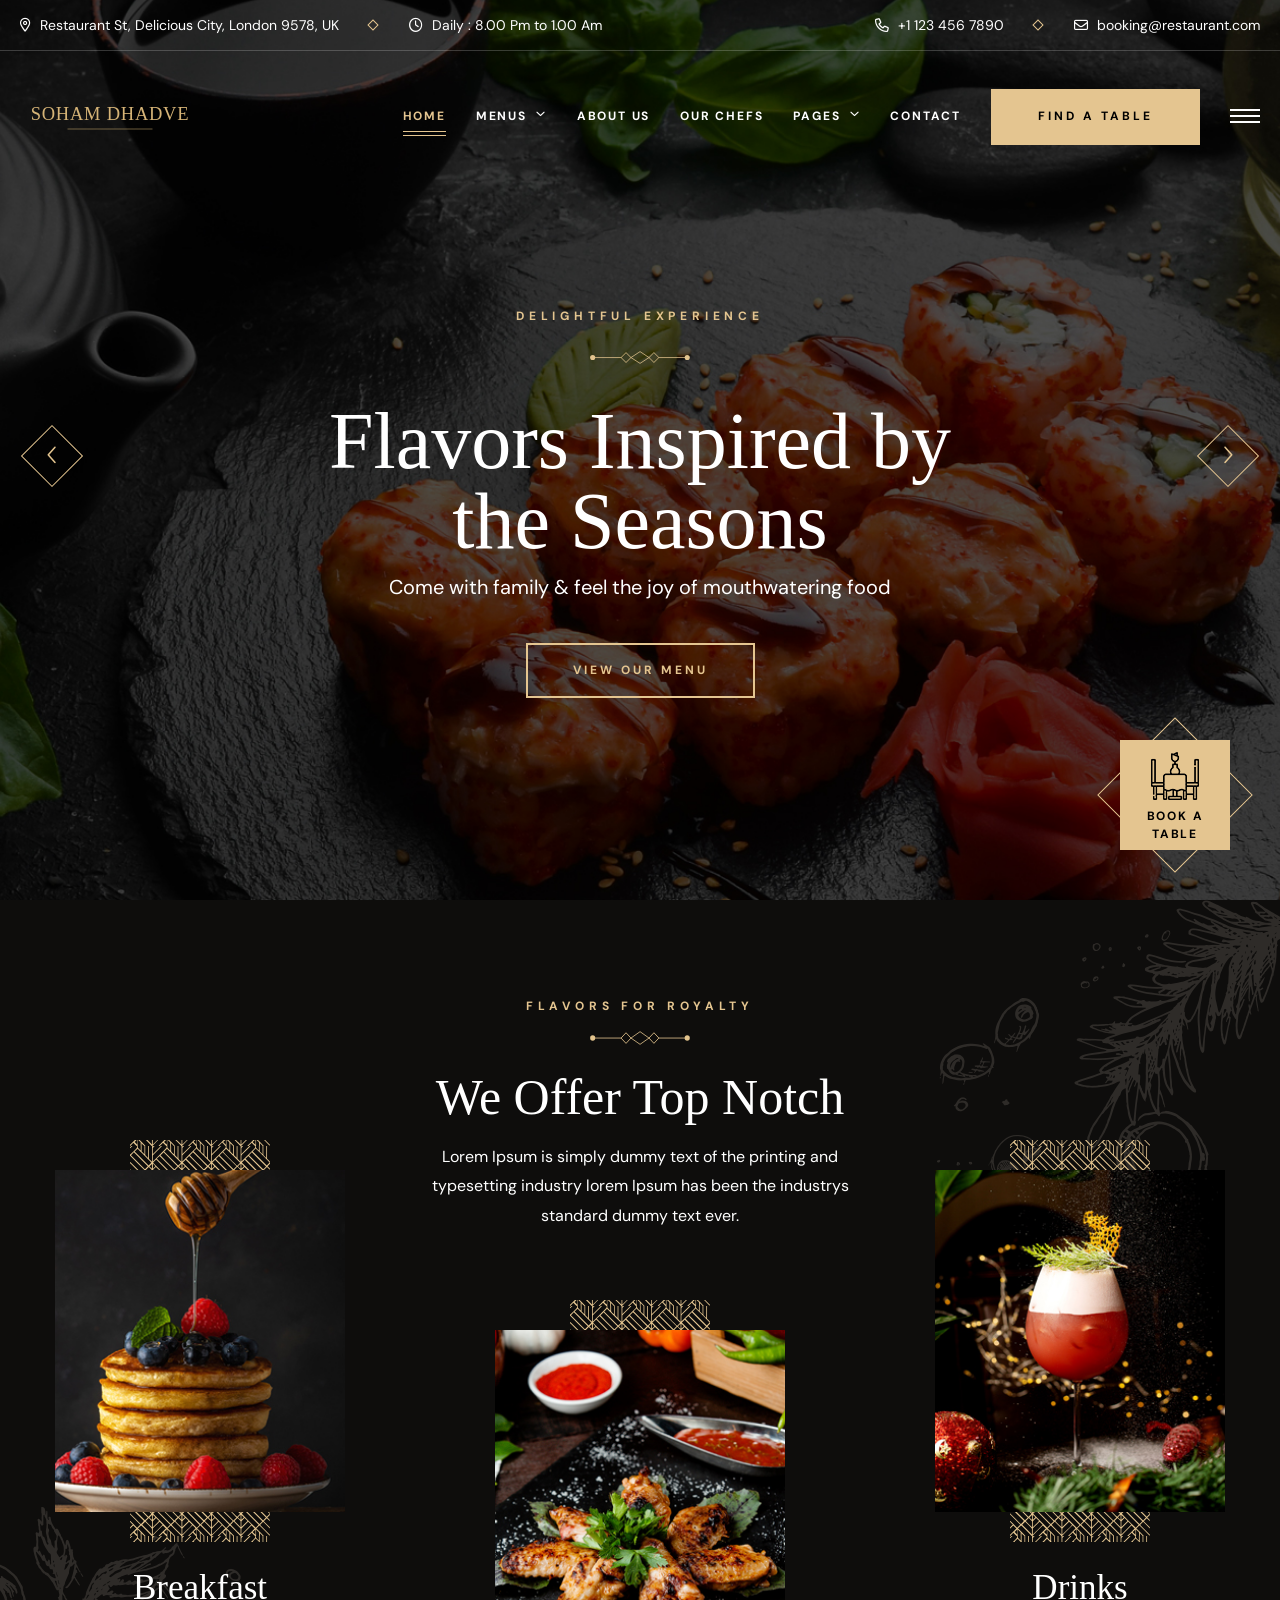
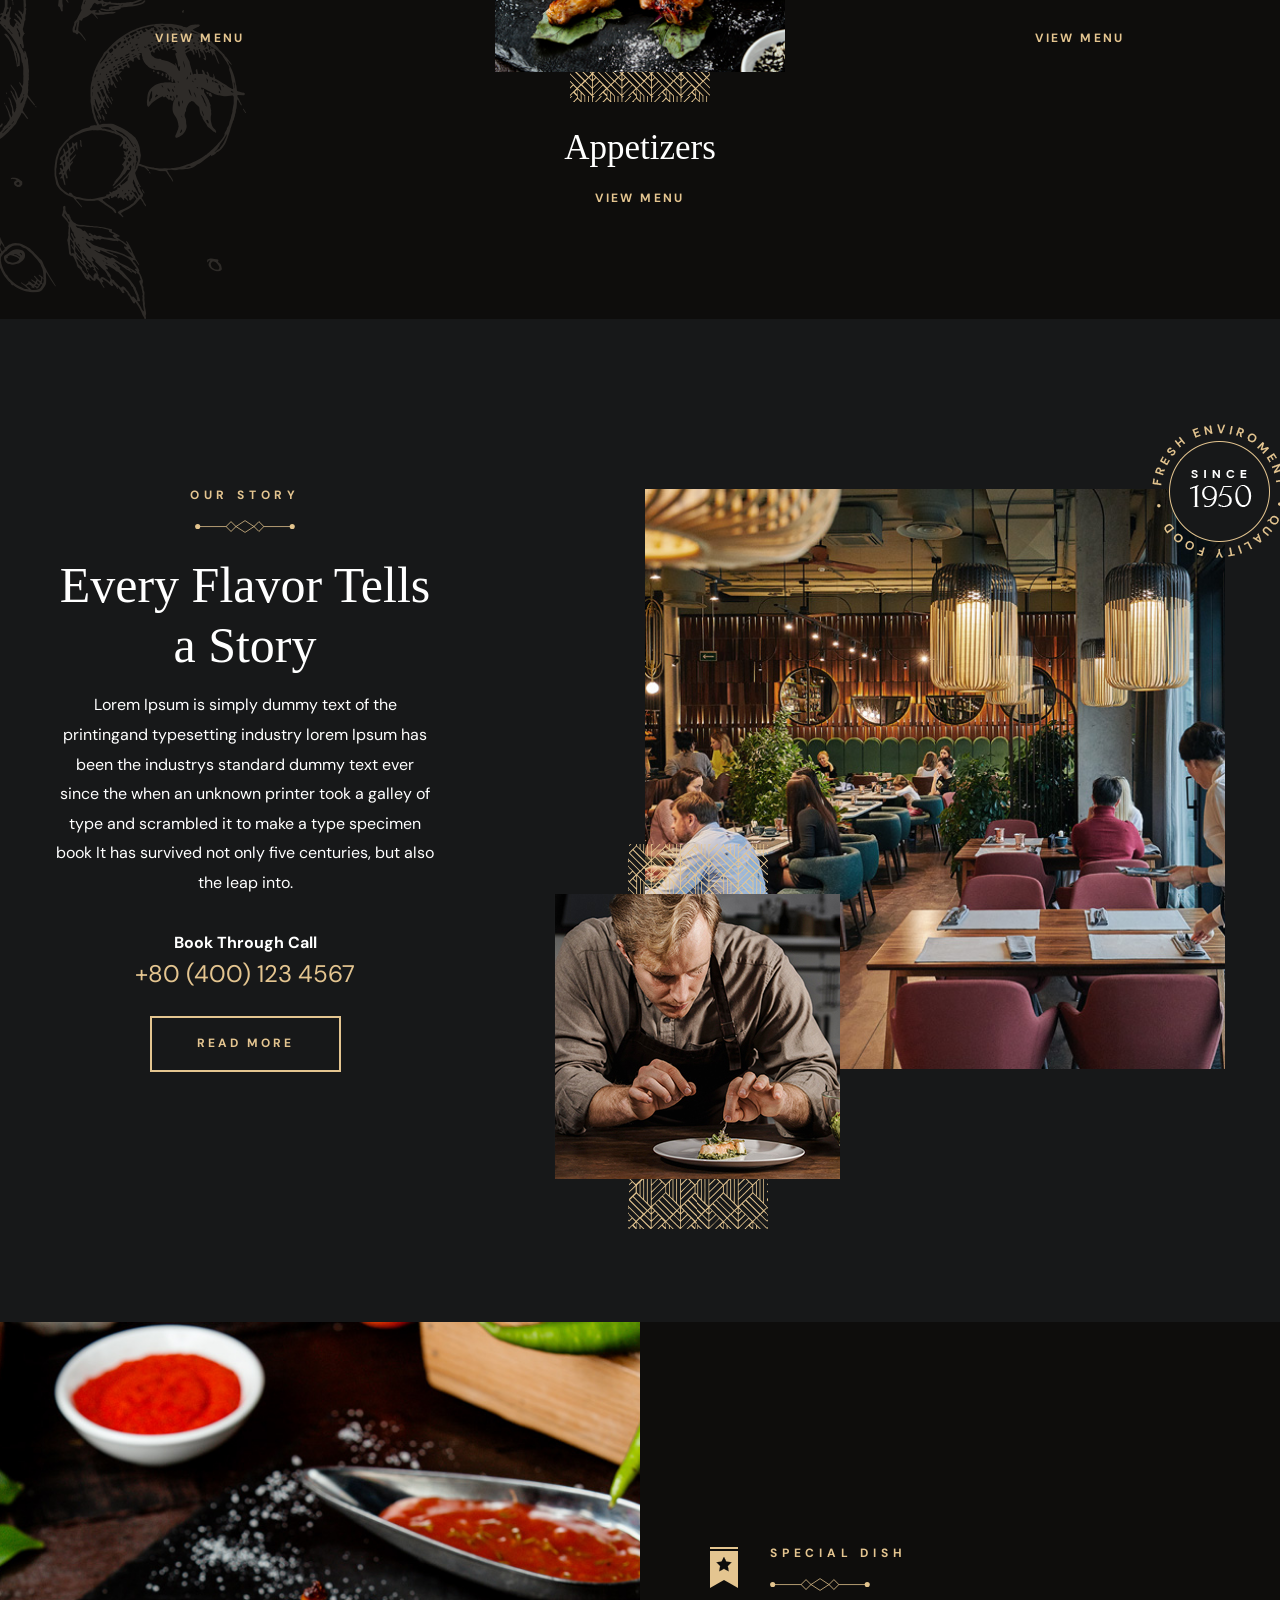
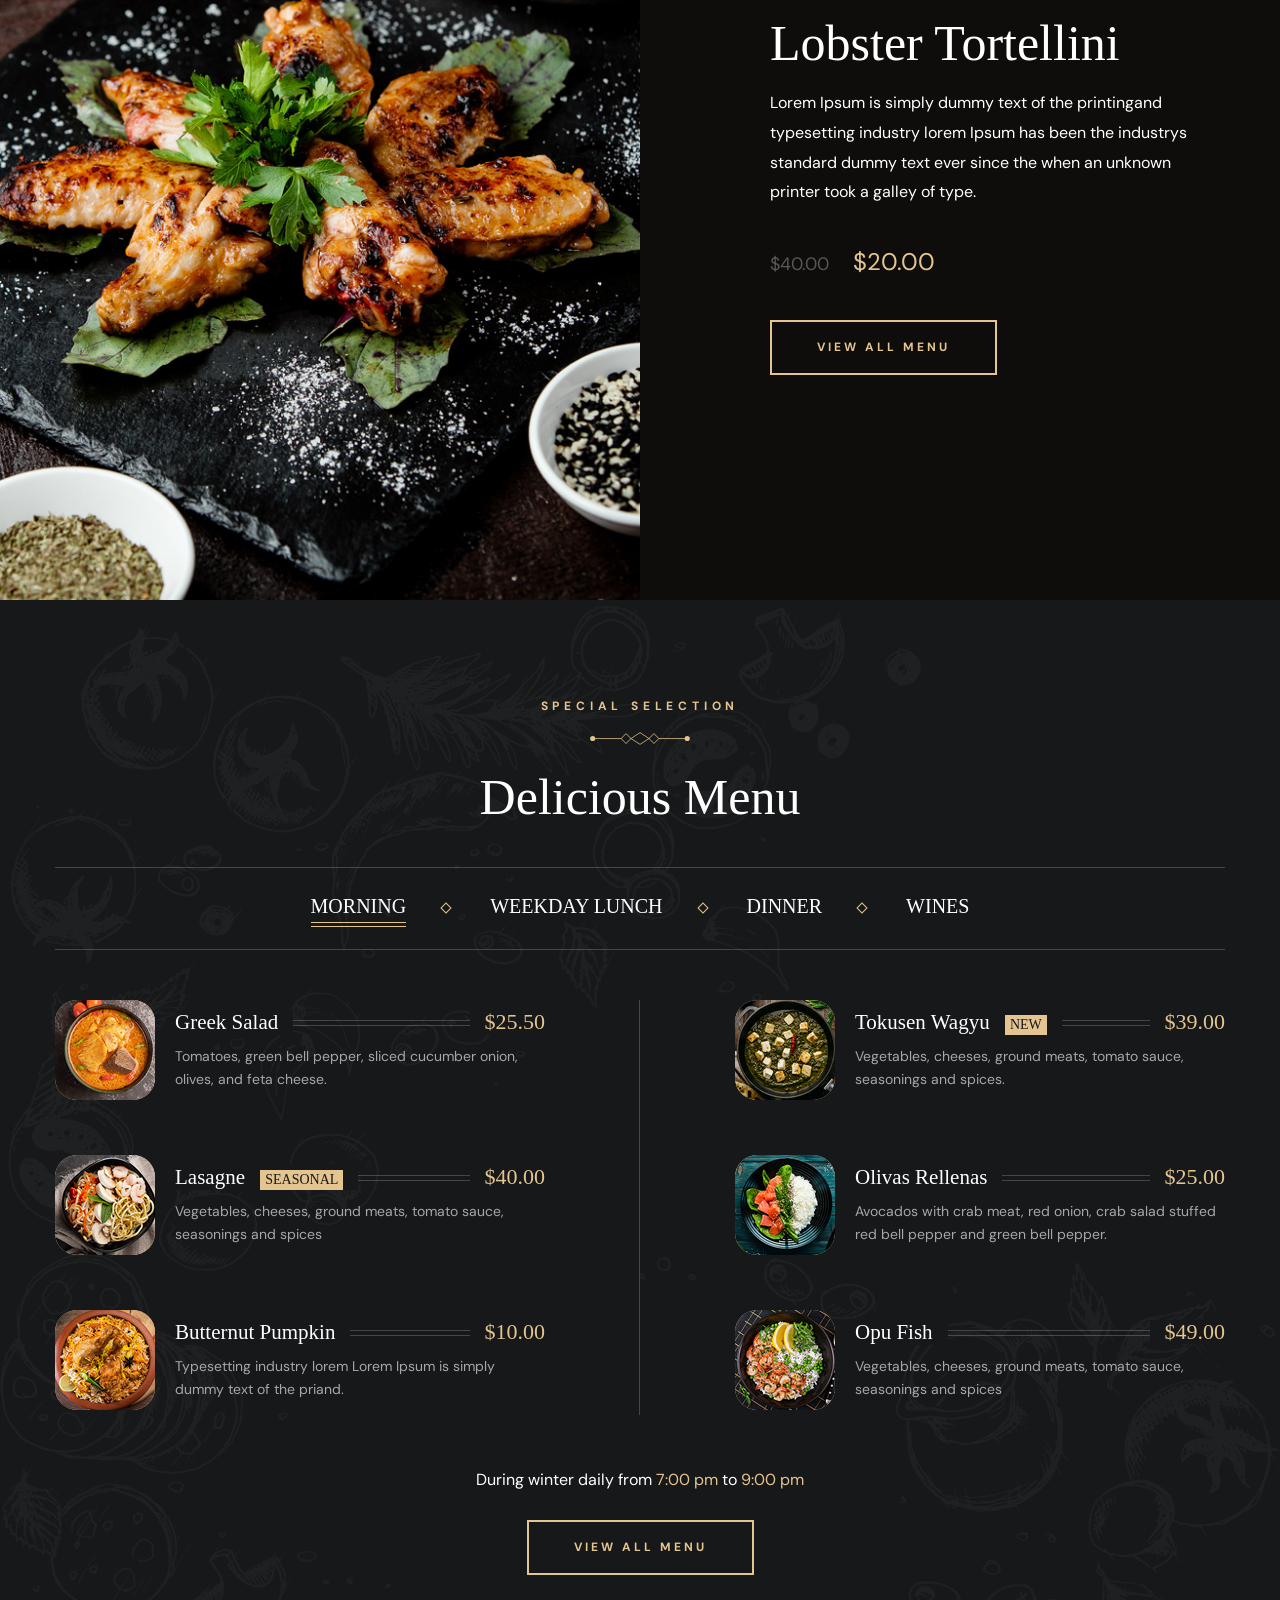
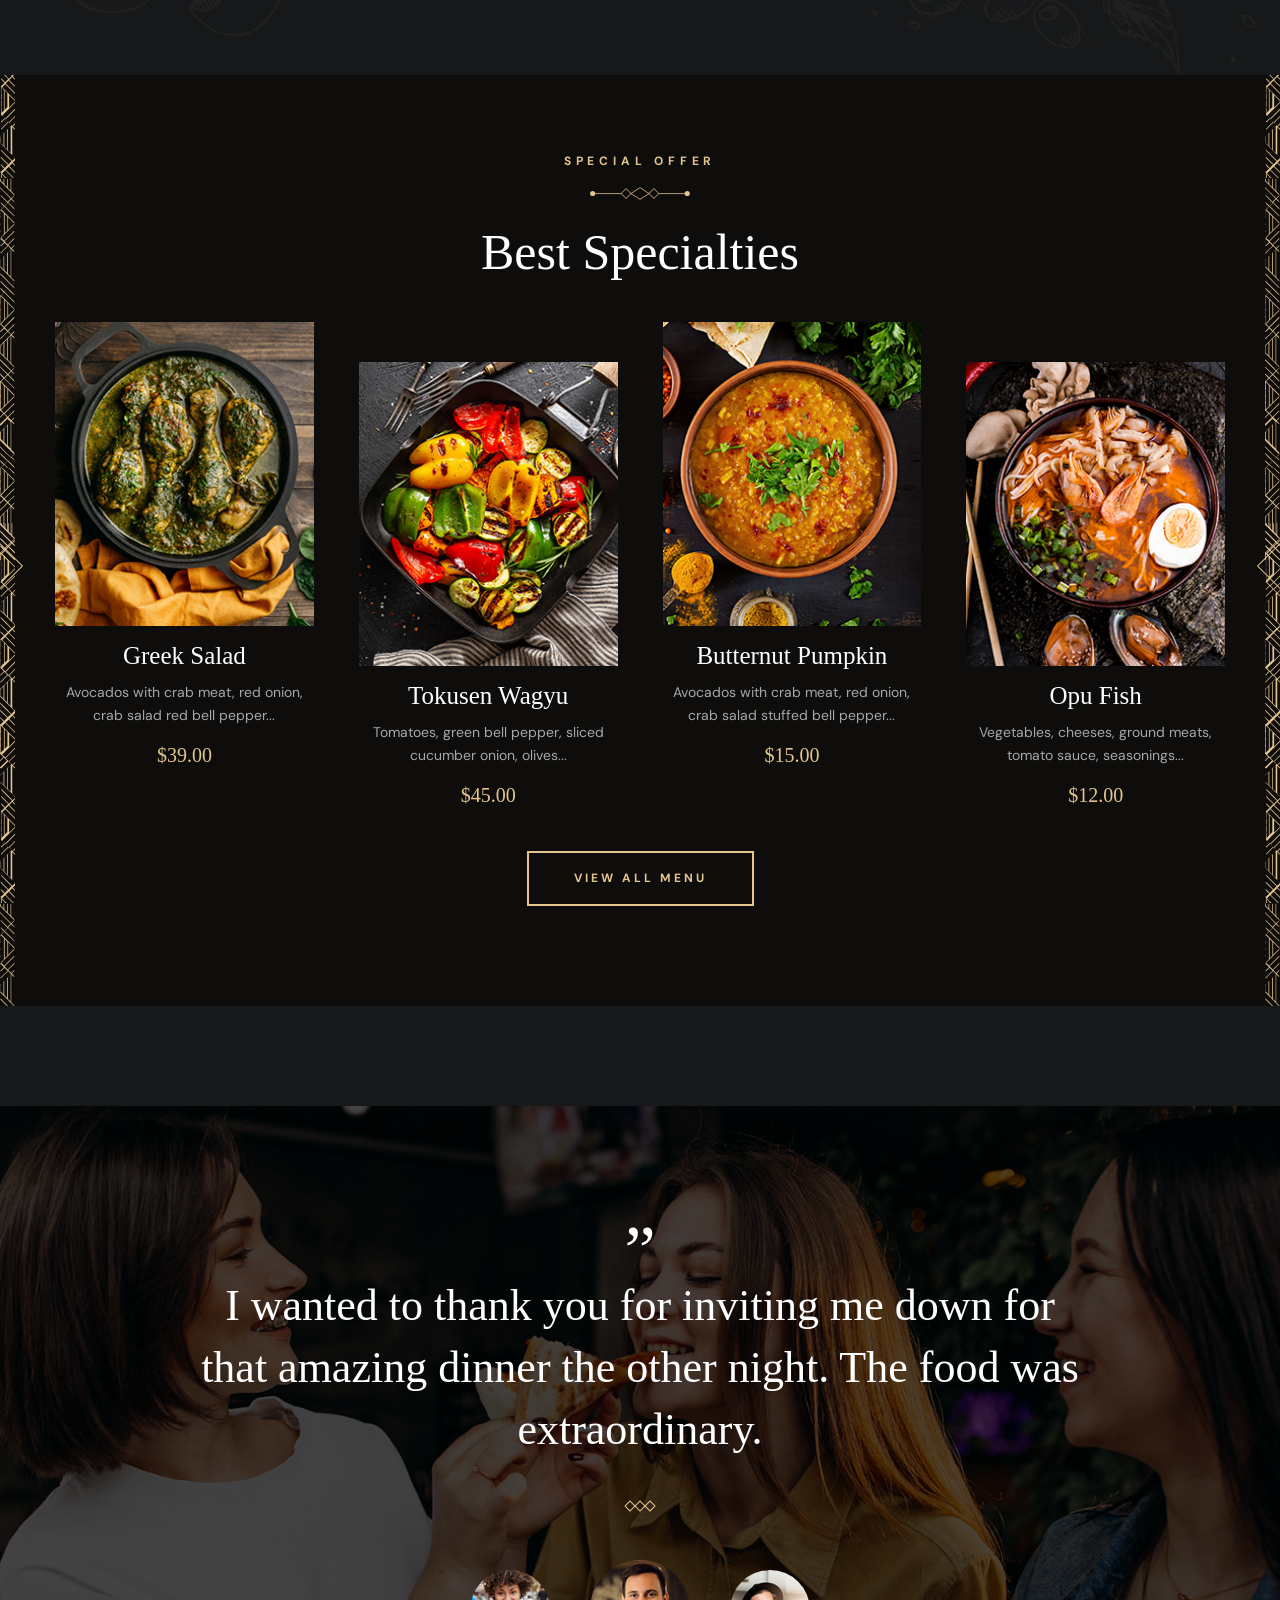
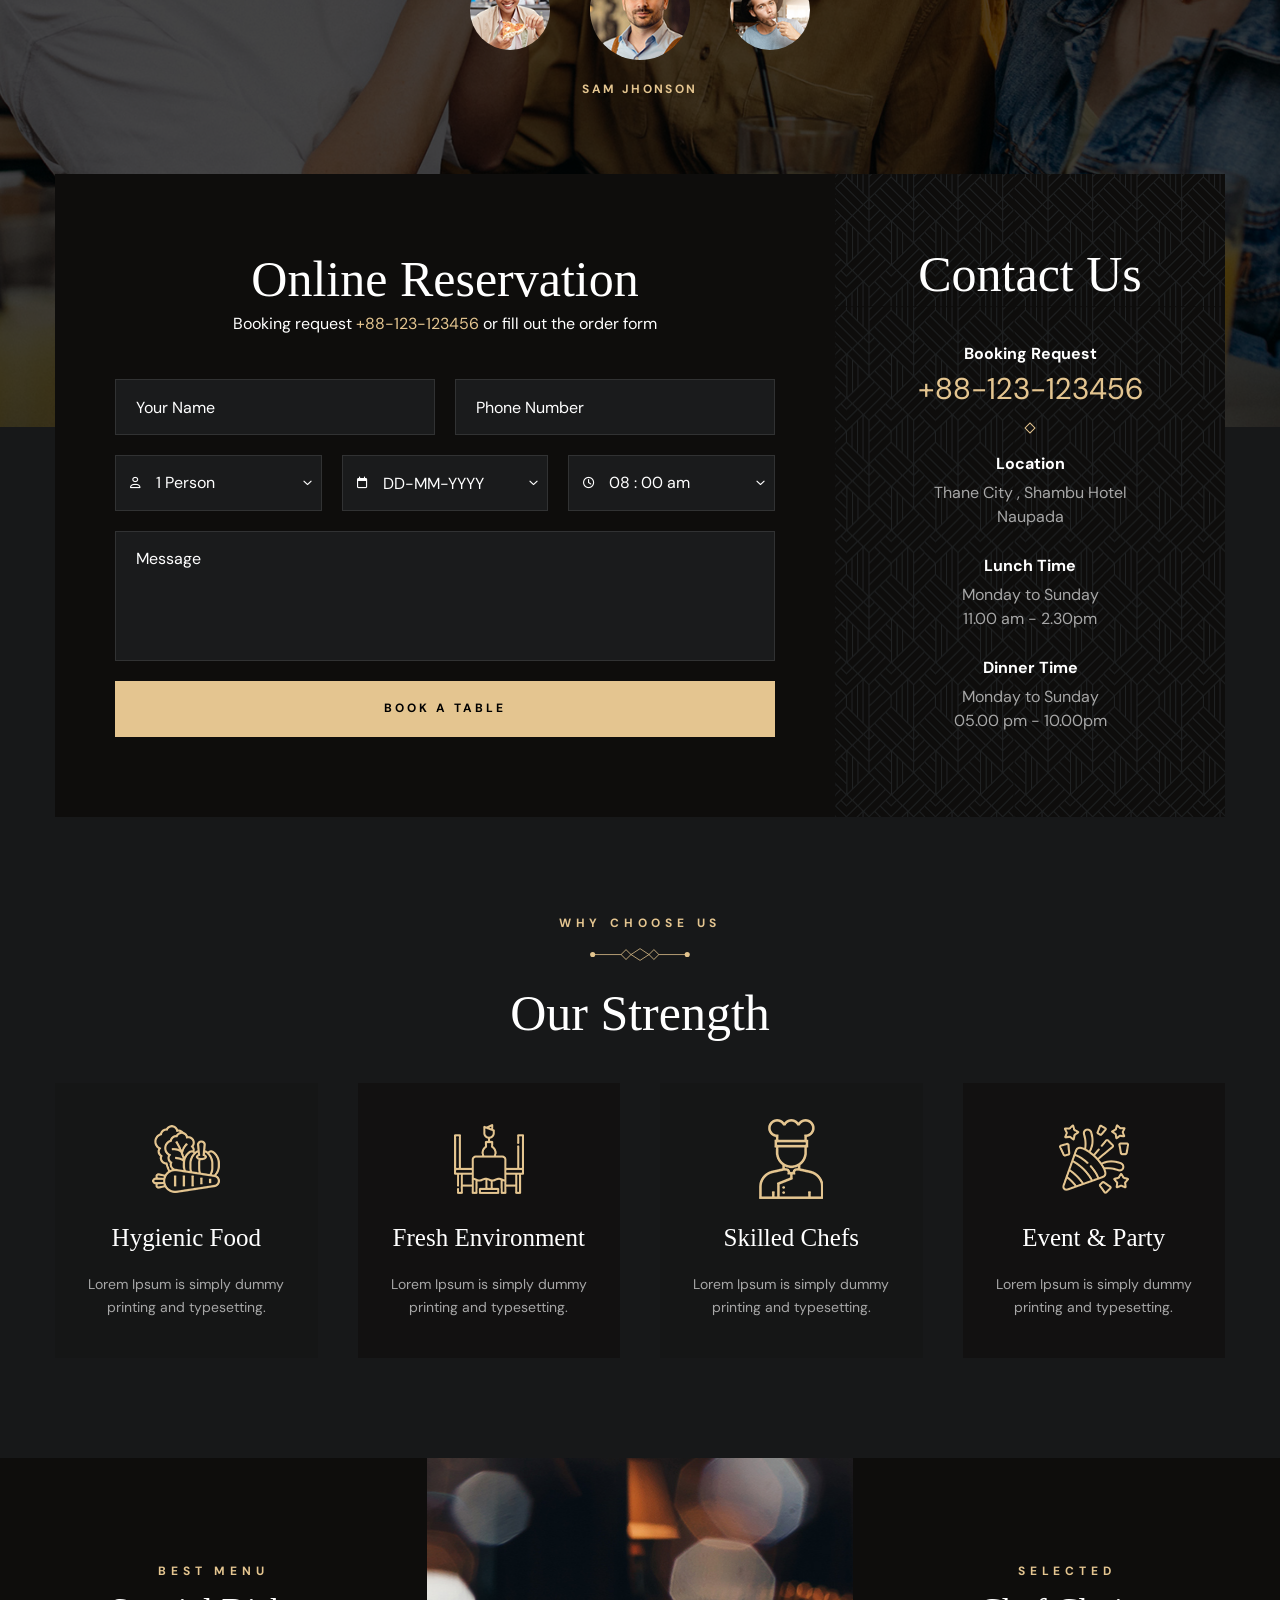
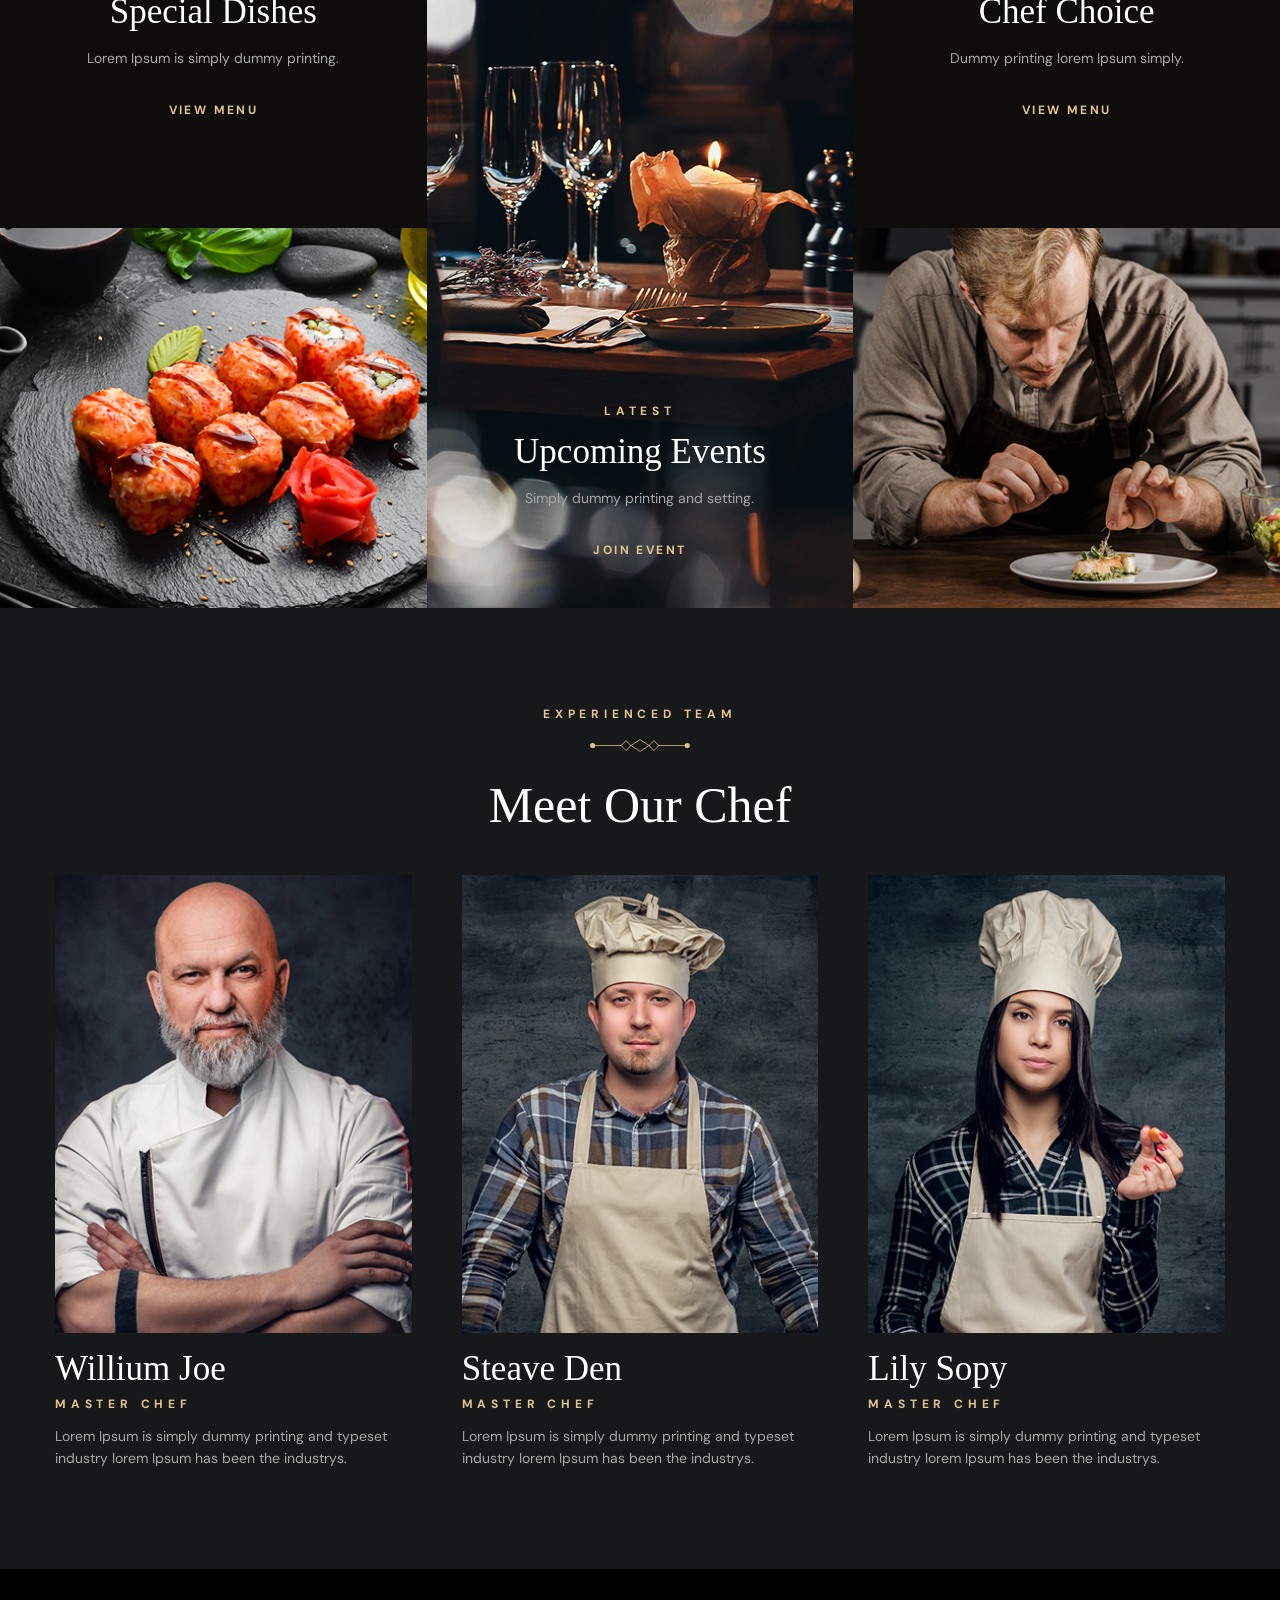
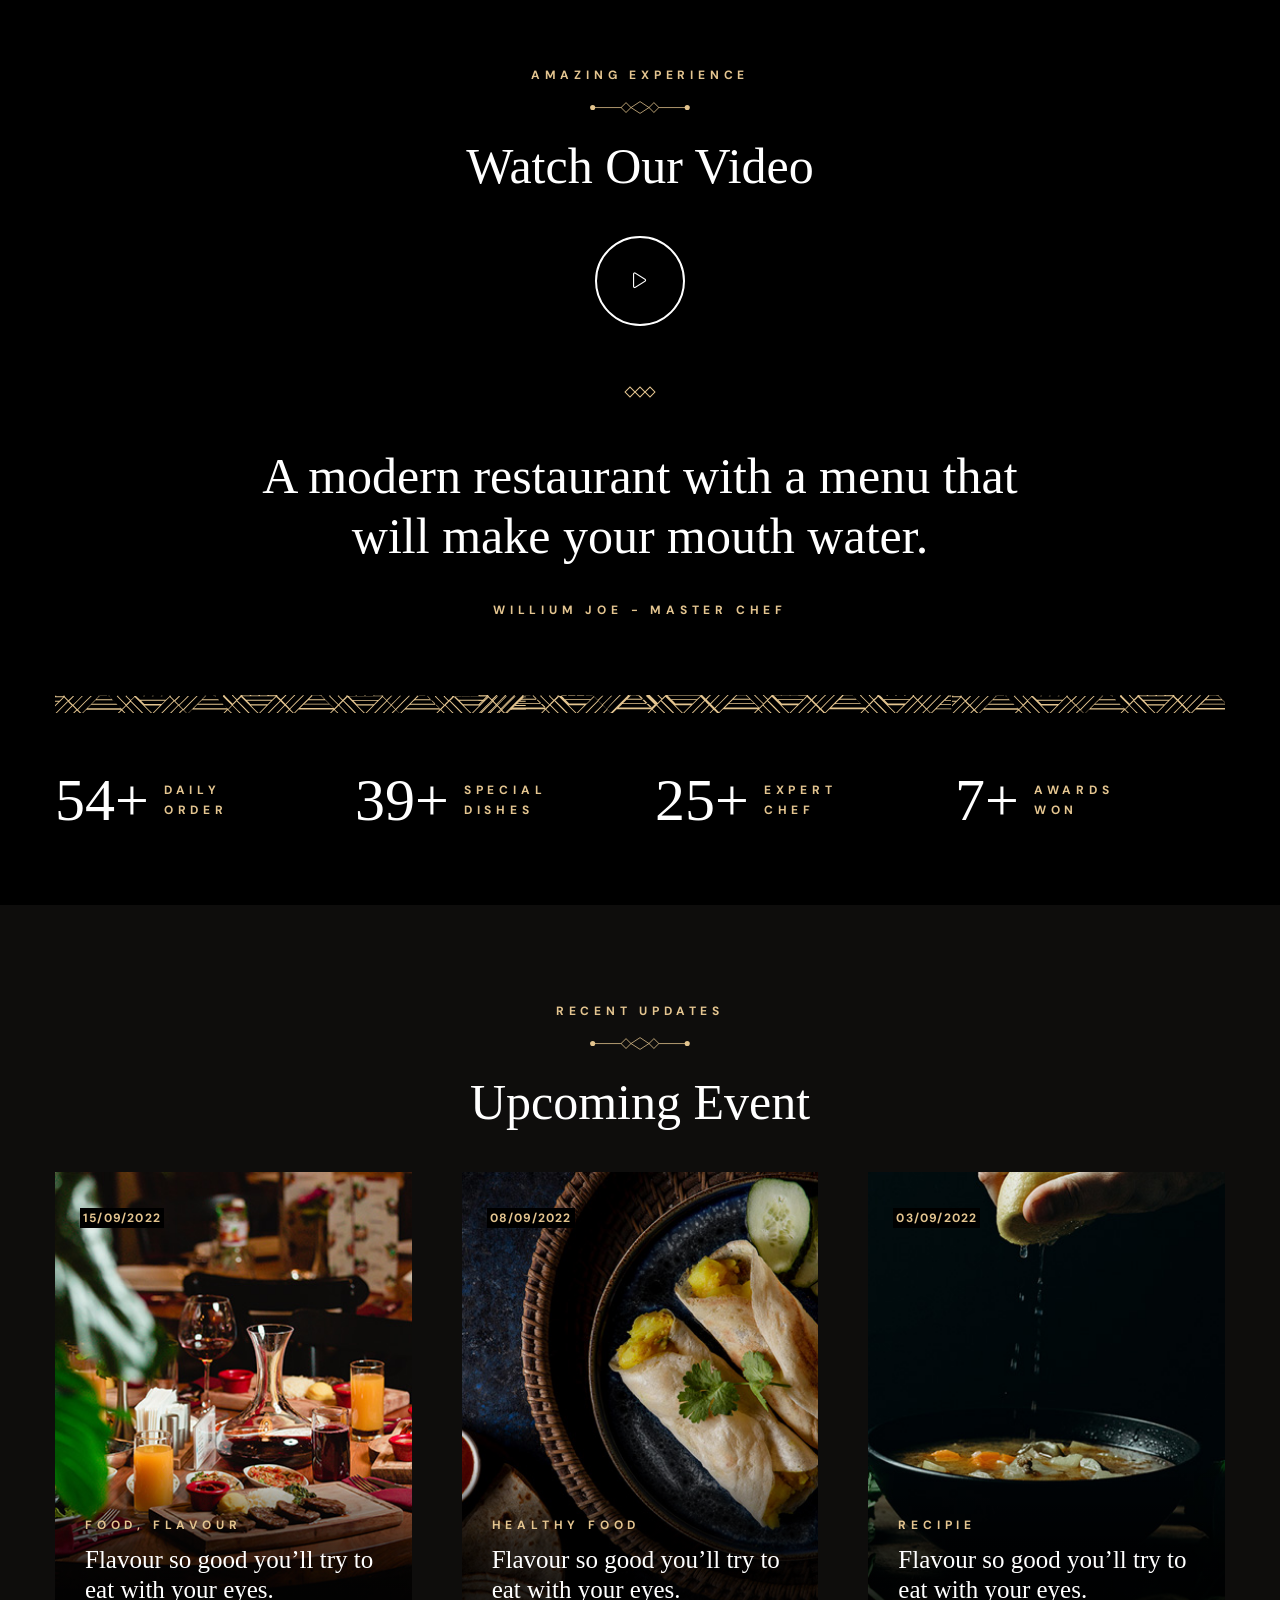
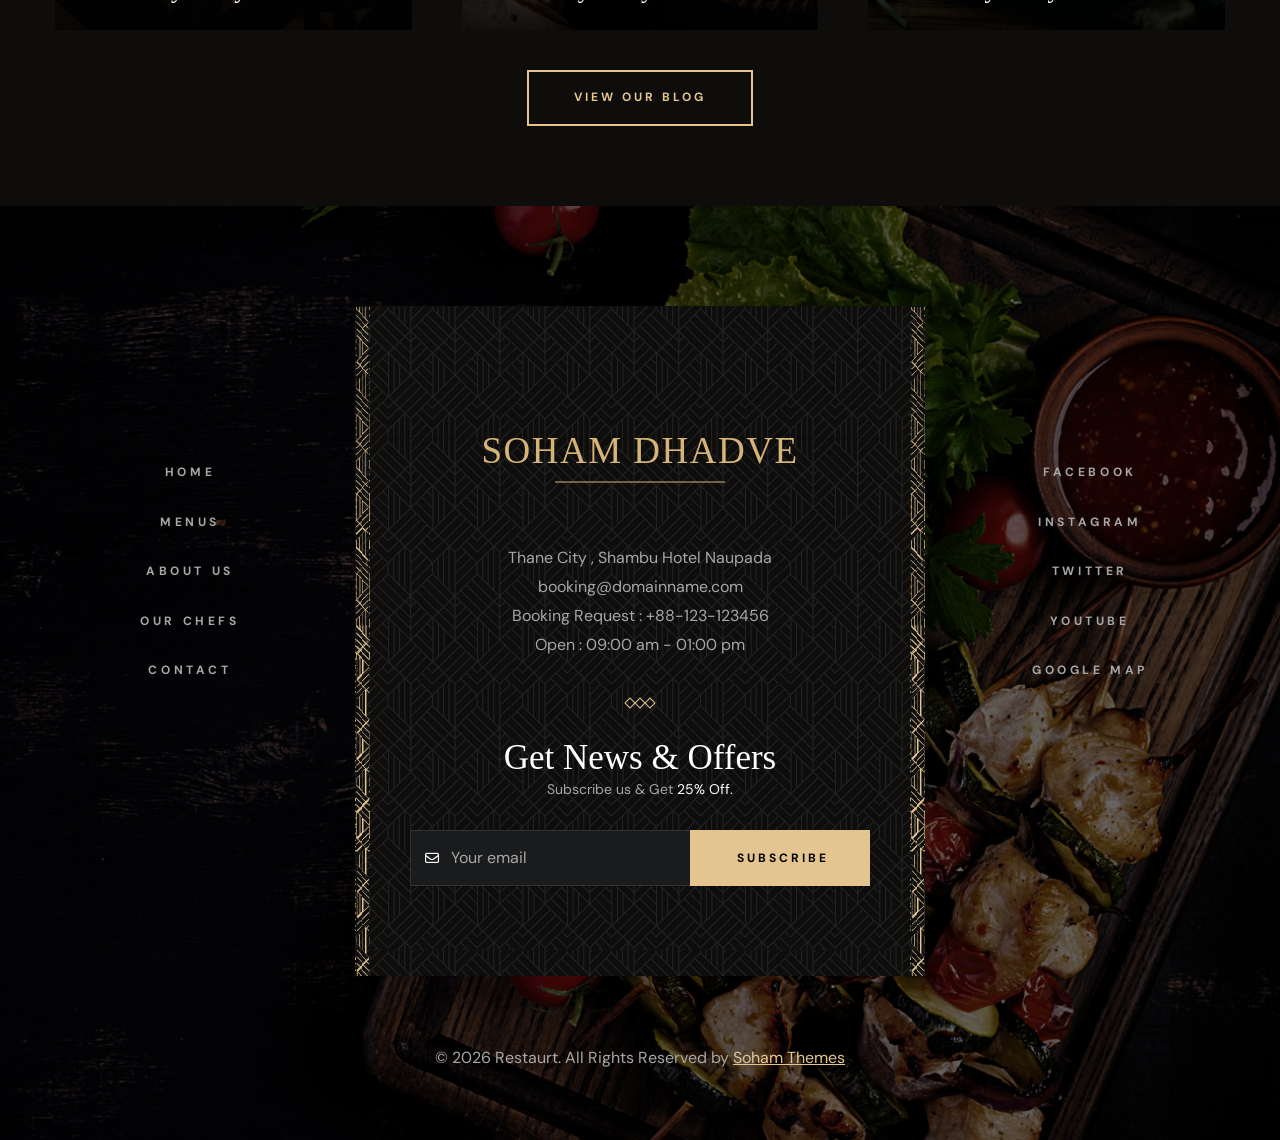
==== index.html @ 2248b131 "Initial Website: V - 0.0" ====
<!DOCTYPE html>
<html lang="en">

<head>
    <meta charset="utf-8">
    <title>Soham Dhadve | Restaurant & Dining</title>
    <!-- Stylesheets -->
    <link href="css/bootstrap.css" rel="stylesheet">
    <link href="css/style.css" rel="stylesheet">
    <link rel="shortcut icon" href="images/favicon.png" type="image/x-icon">
    <link rel="icon" href="images/favicon.png" type="image/x-icon">
    <!-- Responsive -->
    <meta http-equiv="X-UA-Compatible" content="IE=edge">
    <meta name="viewport" content="width=device-width, initial-scale=1.0, maximum-scale=1.0, user-scalable=0">
    <meta name="author" content="Soham Dhadve">
    <meta name="description" content="Explore the menu, dining experience, chefs and reservations at Soham Dhadve Restaurant.">
    <meta name="creator" content="Soham Dhadve">

    <link href="css/responsive.css" rel="stylesheet">


</head>

<body>
    <div class="page-wrapper">

        <!-- Preloader -->
        <div class="loader-wrap">
            <div class="preloader">
                <div class="preloader-close">x</div>
                <div id="handle-preloader" class="handle-preloader">
                    <div class="animation-preloader">
                        <div class="spinner"></div>
                        <div class="txt-loading">
                            <span data-text-preloader="S" class="letters-loading">
                                S
                            </span><span data-text-preloader="O" class="letters-loading">
                                O
                            </span><span data-text-preloader="H" class="letters-loading">
                                H
                            </span><span data-text-preloader="A" class="letters-loading">
                                A
                            </span><span data-text-preloader="M" class="letters-loading">
                                M
                            </span>
                        </div>
                    </div>
                </div>
            </div>
        </div>
        <!-- Preloader End -->

        <!-- Main Header-->
        <header class="main-header header-down">
            <div class="header-top">
                <div class="auto-container">
                    <div class="inner clearfix">
                        <div class="top-left clearfix">
                            <ul class="top-info clearfix">
                                <li><i class="icon far fa-map-marker-alt"></i> Restaurant St, Delicious City, London
                                    9578, UK</li>
                                <li><i class="icon far fa-clock"></i> Daily : 8.00 Pm to 1.00 Am</li>
                            </ul>
                        </div>
                        <div class="top-right clearfix">
                            <ul class="top-info clearfix">
                                <li><a href="tel:+11234567890"><i class="icon far fa-phone"></i> +1 123 456 7890</a>
                                </li>
                                <li><a href="mailto:booking@restaurant.com"><i class="icon far fa-envelope"></i>
                                        booking@restaurant.com</a></li>
                            </ul>
                        </div>
                    </div>
                </div>
            </div>
            <!-- Header Upper -->
            <div class="header-upper">
                <div class="auto-container">
                    <!-- Main Box -->
                    <div class="main-box clearfix">
                        <!--Logo-->
                        <div class="logo-box">
                            <div class="logo"><a href="index.html" title="Soham Dhadve Restaurant"><img
                                        src="images/soham-dhadve-logo.svg" alt="" title="Soham Dhadve Restaurant"></a>
                            </div>
                        </div>

                        <div class="nav-box clearfix">
                            <!--Nav Outer-->
                            <div class="nav-outer clearfix">
                                <nav class="main-menu">
                                    <ul class="navigation clearfix">
                                        <li class="current"><a href="index.html">Home</a>
                                        </li>
                                        <li class="dropdown has-mega-menu"><a href="soham-menu.html">Menus</a>
                                            <ul>
                                                <li>
                                                    <div class="mega-menu">
                                                        <div class="menu-inner">
                                                            <div class="auto-container">
                                                                <div class="row clearfix">
                                                                    <div class="menu-block col-lg-3 col-md-6 col-sm-6">
                                                                        <div class="image"><a
                                                                                href="soham-menu.html"><img
                                                                                    src="images/resource/menu-image-1.jpg"
                                                                                    alt=""></a></div>
                                                                        <div class="title"><a
                                                                                href="soham-menu.html">Menu list 1</a>
                                                                        </div>
                                                                    </div>
                                                                    <div class="menu-block col-lg-3 col-md-6 col-sm-6">
                                                                        <div class="image"><a
                                                                                href="soham-menu-two.html"><img
                                                                                    src="images/resource/menu-image-2.jpg"
                                                                                    alt=""></a></div>
                                                                        <div class="title"><a
                                                                                href="soham-menu-two.html">Menu list 2</a>
                                                                        </div>
                                                                    </div>
                                                                    <div class="menu-block col-lg-3 col-md-6 col-sm-6">
                                                                        <div class="image"><a
                                                                                href="soham-menu-three.html"><img
                                                                                    src="images/resource/menu-image-3.jpg"
                                                                                    alt=""></a></div>
                                                                        <div class="title"><a
                                                                                href="soham-menu-three.html">Menu list 3</a>
                                                                        </div>
                                                                    </div>
                                                                    <div class="menu-block col-lg-3 col-md-6 col-sm-6">
                                                                        <div class="image"><a
                                                                                href="soham-menu-four.html"><img
                                                                                    src="images/resource/menu-image-4.jpg"
                                                                                    alt=""></a></div>
                                                                        <div class="title"><a
                                                                                href="soham-menu-four.html">Menu list 4</a>
                                                                        </div>
                                                                    </div>
                                                                </div>
                                                            </div>
                                                        </div>
                                                    </div>
                                                </li>
                                            </ul>
                                        </li>
                                        <li><a href="soham-about.html">About Us</a></li>
                                        <li><a href="soham-chefs.html">Our chefs</a></li>
                                        <li class="dropdown"><a href="#">Pages</a>
                                            <ul>
                                                <li><a href="#">Dropdown Menu 1</a></li>
                                                <li><a href="#">Dropdown Menu 2</a></li>
                                                <li><a href="#">Dropdown Menu 3</a></li>
                                                <li class="dropdown"><a href="#">Dropdown Menu 4</a>
                                                    <ul>
                                                        <li><a href="#">Dropdown Menu level 2</a></li>
                                                        <li><a href="#">Dropdown Menu level 2</a></li>
                                                        <li><a href="#">Dropdown Menu Level 3</a></li>
                                                    </ul>
                                                </li>
                                                <li><a href="#">Dropdown Lorem 5</a></li>
                                            </ul>
                                        </li>
                                        <li><a href="soham-contact.html">Contact</a></li>
                                    </ul>
                                </nav>
                                <!-- Main Menu End-->
                            </div>
                            <!--Nav Outer End-->

                            <div class="links-box clearfix">
                                <div class="link link-btn">
                                    <a href="soham-reservation.html" class="theme-btn btn-style-one clearfix">
                                        <span class="btn-wrap">
                                            <span class="text-one">find a table</span>
                                            <span class="text-two">find a table</span>
                                        </span>
                                    </a>
                                </div>
                                <div class="link info-toggler">
                                    <button class="info-btn">
                                        <span class="hamburger">
                                            <span class="top-bun"></span>
                                            <span class="meat"></span>
                                            <span class="bottom-bun"></span>
                                        </span>
                                    </button>
                                </div>
                            </div>

                            <!-- Hidden Nav Toggler -->
                            <div class="nav-toggler">
                                <button class="hidden-bar-opener">
                                    <span class="hamburger">
                                        <span class="top-bun"></span>
                                        <span class="meat"></span>
                                        <span class="bottom-bun"></span>
                                    </span>
                                </button>
                            </div>

                        </div>

                    </div>
                </div>
            </div>
        </header>
        <!--End Main Header -->

        <!--Menu Backdrop-->
        <div class="menu-backdrop"></div>

        <!-- Hidden Navigation Bar -->
        <section class="hidden-bar">
            <!-- Hidden Bar Wrapper -->
            <div class="inner-box">
                <div class="cross-icon hidden-bar-closer"><span class="far fa-close"></span></div>
                <div class="logo-box"><a href="index.html" title="Soham Dhadve Restaurant"><img
                            src="images/soham-dhadve-logo.svg" alt=""
                            title="Soham Dhadve Restaurant"></a></div>

                <!-- .Side-menu -->
                <div class="side-menu">
                    <ul class="navigation clearfix">
                        <li class="current"><a href="index.html">Home</a>
                        </li>
                        <li class="dropdown"><a href="soham-menu.html">Menus</a>
                            <ul>
                                <li><a href="soham-menu.html">Menu List 1</a></li>
                                <li><a href="soham-menu-two.html">Menu List 2</a></li>
                                <li><a href="soham-menu-three.html">Menu List 3</a></li>
                                <li><a href="soham-menu-four.html">Menu List 4</a></li>
                            </ul>
                        </li>
                        <li><a href="soham-about.html">About Us</a></li>
                        <li><a href="soham-chefs.html">Our chefs</a></li>
                        <li class="dropdown"><a href="#">Pages</a>
                            <ul>
                                <li><a href="#">Dropdown Menu 1</a></li>
                                <li><a href="#">Dropdown Menu 2</a></li>
                                <li><a href="#">Dropdown Menu 3</a></li>
                                <li class="dropdown"><a href="#">Dropdown Menu 4</a>
                                    <ul>
                                        <li><a href="#">Dropdown Menu level 2</a></li>
                                        <li><a href="#">Dropdown Menu level 2</a></li>
                                        <li><a href="#">Dropdown Menu Level 3</a></li>
                                    </ul>
                                </li>
                                <li><a href="#">Dropdown Lorem 5</a></li>
                            </ul>
                        </li>
                        <li><a href="soham-contact.html">Contact</a></li>
                    </ul>
                </div><!-- /.Side-menu -->

                <h2>Visit Us</h2>
                <ul class="info">
                    <li>Restaurant St, Delicious City, <br>London 9578, UK</li>
                    <li>Open: 9.30 am - 2.30pm</li>
                    <li><a href="mailto:booking@domainame.com">booking@domainame.com</a></li>
                </ul>
                <div class="separator"><span></span></div>
                <div class="booking-info">
                    <div class="bk-title">Booking request</div>
                    <div class="bk-no"><a href="tel:+88-123-123456">+88-123-123456</a></div>
                </div>

            </div><!-- / Hidden Bar Wrapper -->
        </section>
        <!-- / Hidden Bar -->

        <!--Info Back Drop-->
        <div class="info-back-drop"></div>

        <!-- Hidden Bar -->
        <section class="info-bar">
            <div class="inner-box">
                <div class="cross-icon"><span class="far fa-close"></span></div>
                <div class="logo-box"><a href="index.html" title="Soham Dhadve Restaurant"><img
                            src="images/soham-dhadve-logo.svg" alt=""
                            title="Soham Dhadve Restaurant"></a></div>
                <div class="image-box"><img src="images/resource/sidebar-image.jpg" alt="" title=""></div>

                <h2>Visit Us</h2>
                <ul class="info">
                    <li>Restaurant St, Delicious City, <br>London 9578, UK</li>
                    <li>Open: 9.30 am - 2.30pm</li>
                    <li><a href="mailto:booking@domainame.com">booking@domainame.com</a></li>
                </ul>
                <div class="separator"><span></span></div>
                <div class="booking-info">
                    <div class="bk-title">Booking request</div>
                    <div class="bk-no"><a href="tel:+88-123-123456">+88-123-123456</a></div>
                </div>
            </div>
        </section>
        <!--End Hidden Bar -->

        <!-- Banner Section -->
        <section class="banner-section">

            <div class="banner-container">
                <div class="banner-slider">
                    <div class="swiper-wrapper">
                        <!--Slide Item-->
                        <div class="swiper-slide slide-item">
                            <div class="image-layer" style="background-image: url(images/main-slider/slider-1.jpg);">
                            </div>
                            <div class="auto-container">
                                <div class="content-box">
                                    <div class="content">
                                        <div class="clearfix">
                                            <div class="inner">
                                                <div class="subtitle"><span>delightful experience</span></div>
                                                <div class="pattern-image"><img src="images/icons/separator.svg" alt=""
                                                        title=""></div>
                                                <h1><span>Flavors Inspired by <br>the Seasons</span></h1>
                                                <div class="text">Come with family & feel the joy of mouthwatering food
                                                </div>
                                                <div class="links-box wow fadeInUp" data-wow-delay="0ms"
                                                    data-wow-duration="1500ms">
                                                    <div class="link">
                                                        <a href="soham-menu.html"
                                                            class="theme-btn btn-style-two clearfix">
                                                            <span class="btn-wrap">
                                                                <span class="text-one">view our menu</span>
                                                                <span class="text-two">view our menu</span>
                                                            </span>
                                                        </a>
                                                    </div>
                                                </div>
                                            </div>

                                        </div>
                                    </div>
                                </div>
                            </div>
                        </div>
                        <!--Slide Item-->
                        <div class="swiper-slide slide-item">
                            <div class="image-layer" style="background-image: url(images/main-slider/slider-2.jpg);">
                            </div>
                            <div class="auto-container">
                                <div class="content-box">
                                    <div class="content">
                                        <div class="clearfix">
                                            <div class="inner">
                                                <div class="subtitle"><span>amazing & delicious</span></div>
                                                <div class="pattern-image"><img src="images/icons/separator.svg" alt=""
                                                        title=""></div>
                                                <h1><span>Where every flavor <br>tells a story</span></h1>
                                                <div class="text">Come with family & feel the joy of mouthwatering food
                                                </div>
                                                <div class="links-box clearfix">
                                                    <div class="link">
                                                        <a href="soham-menu-two.html"
                                                            class="theme-btn btn-style-two clearfix">
                                                            <span class="btn-wrap">
                                                                <span class="text-one">view our menu</span>
                                                                <span class="text-two">view our menu</span>
                                                            </span>
                                                        </a>
                                                    </div>
                                                </div>
                                            </div>

                                        </div>
                                    </div>
                                </div>
                            </div>
                        </div>
                        <!--Slide Item-->
                        <div class="swiper-slide slide-item">
                            <div class="image-layer" style="background-image: url(images/main-slider/slider-3.jpg);">
                            </div>
                            <div class="auto-container">
                                <div class="content-box">
                                    <div class="content">
                                        <div class="clearfix">
                                            <div class="inner">
                                                <div class="subtitle"><span>Tradational & Hygine</span></div>
                                                <div class="pattern-image"><img src="images/icons/separator.svg" alt=""
                                                        title=""></div>
                                                <h1><span>For the love of <br>delicious food</span></h1>
                                                <div class="text">Come with family & feel the joy of mouthwatering food
                                                </div>
                                                <div class="links-box clearfix">
                                                    <div class="link">
                                                        <a href="soham-menu-three.html"
                                                            class="theme-btn btn-style-two clearfix">
                                                            <span class="btn-wrap">
                                                                <span class="text-one">view our menu</span>
                                                                <span class="text-two">view our menu</span>
                                                            </span>
                                                        </a>
                                                    </div>
                                                </div>
                                            </div>

                                        </div>
                                    </div>
                                </div>
                            </div>
                        </div>
                    </div>
                    <div class="swiper-button-prev"><span class="fal fa-angle-left"></span></div>
                    <div class="swiper-button-next"><span class="fal fa-angle-right"></span></div>
                </div>
            </div>

            <div class="book-btn"><a href="soham-reservation.html" class="theme-btn"><span class="icon"><img
                            src="images/resource/book-icon-1.png" alt="" title=""></span><span class="txt">book a
                        table</span></a></div>
        </section>
        <!--End Banner Section -->

        <!--We Offer Section-->
        <section class="we-offer-section">
            <div class="left-bot-bg"><img src="images/background/bg-1.png" alt="" title=""></div>
            <div class="right-top-bg"><img src="images/background/bg-2.png" alt="" title=""></div>
            <div class="auto-container">
                <div class="title-box centered">
                    <div class="subtitle"><span>Flavors for royalty</span></div>
                    <div class="pattern-image"><img src="images/icons/separator.svg" alt="" title=""></div>
                    <h2>We Offer Top Notch</h2>
                    <div class="text">Lorem Ipsum is simply dummy text of the printing and typesetting industry lorem
                        Ipsum has been the industrys standard dummy text ever.</div>
                </div>
                <div class="row justify-content-center clearfix">
                    <!--Block-->
                    <div class="offer-block col-xl-4 col-lg-4 col-md-6 col-sm-12">
                        <div class="inner-box wow fadeInUp" data-wow-duration="1500ms" data-wow-delay="0ms">
                            <div class="image"><a href="soham-menu.html"><img src="images/resource/offer-image-1.jpg"
                                        alt=""></a></div>
                            <h3><a href="soham-menu.html">Breakfast</a></h3>
                            <div class="more-link"><a href="soham-menu.html">view menu</a></div>
                        </div>
                    </div>

                    <!--Block-->
                    <div class="offer-block col-xl-4 col-lg-4 col-md-6 col-sm-12">
                        <div class="inner-box wow fadeInUp" data-wow-duration="1500ms" data-wow-delay="300ms">
                            <div class="image"><a href="soham-menu-two.html"><img src="images/resource/offer-image-2.jpg"
                                        alt=""></a></div>
                            <h3><a href="soham-menu-two.html">Appetizers</a></h3>
                            <div class="more-link"><a href="soham-menu-two.html">view menu</a></div>
                        </div>
                    </div>

                    <!--Block-->
                    <div class="offer-block col-xl-4 col-lg-4 col-md-6 col-sm-12">
                        <div class="inner-box wow fadeInUp" data-wow-duration="1500ms" data-wow-delay="600ms">
                            <div class="image"><a href="soham-menu-three.html"><img src="images/resource/offer-image-3.jpg"
                                        alt=""></a></div>
                            <h3><a href="soham-menu-three.html">Drinks</a></h3>
                            <div class="more-link"><a href="soham-menu-three.html">view menu</a></div>
                        </div>
                    </div>

                </div>
            </div>
        </section>

        <!--Story Section-->
        <section class="story-section">
            <div class="left-bg"><img src="images/background/bg-3.png" alt="" title=""></div>
            <div class="auto-container">
                <div class="row clearfix">
                    <!--Col-->
                    <div class="text-col col-xl-5 col-lg-5 col-md-12 col-sm-12">
                        <div class="inner wow fadeInLeft" data-wow-duration="1500ms" data-wow-delay="0ms">
                            <div class="title-box centered">
                                <div class="subtitle"><span>Our story</span></div>
                                <div class="pattern-image"><img src="images/icons/separator.svg" alt="" title=""></div>
                                <h2>Every Flavor Tells a Story</h2>
                                <div class="text">Lorem Ipsum is simply dummy text of the printingand typesetting
                                    industry lorem Ipsum has been the industrys standard dummy text ever since the when
                                    an unknown printer took a galley of type and scrambled it to make a type specimen
                                    book It has survived not only five centuries, but also the leap into.</div>
                            </div>
                            <div class="booking-info">
                                <div class="bk-title">Book Through Call</div>
                                <div class="bk-no"><a href="tel:+80-400-123456">+80 (400) 123 4567</a></div>

                                <div class="link-box">
                                    <a href="soham-about.html" class="theme-btn btn-style-two clearfix">
                                        <span class="btn-wrap">
                                            <span class="text-one">Read More</span>
                                            <span class="text-two">Read More</span>
                                        </span>
                                    </a>
                                </div>

                            </div>
                        </div>
                    </div>
                    <!--Col-->
                    <div class="image-col col-xl-7 col-lg-7 col-md-12 col-sm-12">
                        <div class="inner wow fadeInRight" data-wow-duration="1500ms" data-wow-delay="0ms">
                            <div class="round-stamp"><img src="images/resource/badge-1.png" alt=""></div>
                            <div class="images parallax-scene-1">
                                <div class="image" data-depth="0.15"><img src="images/resource/image-1.jpg" alt="">
                                </div>
                                <div class="image" data-depth="0.30"><img src="images/resource/image-2.jpg" alt="">
                                </div>
                            </div>
                        </div>
                    </div>

                </div>
            </div>
        </section>

        <!--Special Dish Section-->
        <section class="special-dish">
            <div class="bottom-image"><img src="images/resource/image-3.png" alt="" title=""></div>
            <div class="outer-container">
                <div class="row clearfix">
                    <!--Col-->
                    <div class="image-col col-xl-6 col-lg-6 col-md-12 col-sm-12">
                        <div class="inner wow fadeInLeft" data-wow-duration="1500ms" data-wow-delay="0ms">
                            <div class="image-layer" style="background-image: url(images/background/image-1.jpg);">
                            </div>
                            <div class="image"><img src="images/background/image-1.jpg" alt=""></div>
                        </div>
                    </div>
                    <!--Col-->
                    <div class="content-col col-xl-6 col-lg-6 col-md-12 col-sm-12">
                        <div class="right-bg"><img src="images/background/bg-4.png" alt="" title=""></div>
                        <div class="inner wow fadeInRight" data-wow-duration="1500ms" data-wow-delay="0ms">
                            <div class="title-box">
                                <span class="badge-icon"><img src="images/resource/badge-2.png" alt="" title=""></span>
                                <div class="subtitle"><span>Special dish</span></div>
                                <div class="pattern-image"><img src="images/icons/separator.svg" alt="" title=""></div>
                                <h2>Lobster Tortellini</h2>
                                <div class="text">Lorem Ipsum is simply dummy text of the printingand typesetting
                                    industry lorem Ipsum has been the industrys standard dummy text ever since the when
                                    an unknown printer took a galley of type.</div>
                            </div>
                            <div class="price"><span class="old">$40.00</span> <span class="new">$20.00</span></div>
                            <div class="link-box">
                                <a href="soham-menu.html" class="theme-btn btn-style-two clearfix">
                                    <span class="btn-wrap">
                                        <span class="text-one">view all menu</span>
                                        <span class="text-two">view all menu</span>
                                    </span>
                                </a>
                            </div>
                        </div>
                    </div>

                </div>
            </div>
        </section>

        <!--Menu Section-->
        <section class="menu-section">
            <div class="left-bg"><img src="images/background/bg-5.png" alt="" title=""></div>
            <div class="right-bg"><img src="images/background/bg-6.png" alt="" title=""></div>
            <div class="auto-container">
                <div class="title-box centered">
                    <div class="subtitle"><span>Special selection</span></div>
                    <div class="pattern-image"><img src="images/icons/separator.svg" alt="" title=""></div>
                    <h2>Delicious Menu</h2>
                </div>

                <div class="tabs-box menu-tabs">
                    <div class="buttons">
                        <ul class="tab-buttons clearfix">
                            <li class="tab-btn active-btn" data-tab="#tab-1"><span>MORNING</span></li>
                            <li class="tab-btn" data-tab="#tab-2"><span>WEEKDAY LUNCH</span></li>
                            <li class="tab-btn" data-tab="#tab-3"><span>DINNER</span></li>
                            <li class="tab-btn" data-tab="#tab-4"><span>WINES</span></li>
                        </ul>
                    </div>
                    <div class="tabs-content">
                        <!--Tab-->
                        <div class="tab active-tab" id="tab-1">
                            <div class="row clearfix">
                                <div class="menu-col col-lg-6 col-md-12 col-sm-12">
                                    <div class="inner">
                                        <!--Block-->
                                        <div class="dish-block">
                                            <div class="inner-box">
                                                <div class="dish-image"><a href="#"><img
                                                            src="images/resource/menu-image-5.png" alt=""></a></div>
                                                <div class="title clearfix">
                                                    <div class="ttl clearfix">
                                                        <h5><a href="#">Greek Salad</a></h5>
                                                    </div>
                                                    <div class="price"><span>$25.50</span></div>
                                                </div>
                                                <div class="text desc"><a href="#">Tomatoes, green bell pepper, sliced
                                                        cucumber onion, olives, and feta cheese.</a></div>
                                            </div>
                                        </div>
                                        <!--Block-->
                                        <div class="dish-block">
                                            <div class="inner-box">
                                                <div class="dish-image"><a href="#"><img
                                                            src="images/resource/menu-image-6.png" alt=""></a></div>
                                                <div class="title clearfix">
                                                    <div class="ttl clearfix">
                                                        <h5><a href="#">Lasagne <span class="s-info">SEASONAL</span></a>
                                                        </h5>
                                                    </div>
                                                    <div class="price"><span>$40.00</span></div>
                                                </div>
                                                <div class="text desc"><a href="#">Vegetables, cheeses, ground meats,
                                                        tomato sauce, seasonings and spices</a></div>
                                            </div>
                                        </div>
                                        <!--Block-->
                                        <div class="dish-block">
                                            <div class="inner-box">
                                                <div class="dish-image"><a href="#"><img
                                                            src="images/resource/menu-image-7.png" alt=""></a></div>
                                                <div class="title clearfix">
                                                    <div class="ttl clearfix">
                                                        <h5><a href="#">Butternut Pumpkin</a></h5>
                                                    </div>
                                                    <div class="price"><span>$10.00</span></div>
                                                </div>
                                                <div class="text desc"><a href="#">Typesetting industry lorem Lorem
                                                        Ipsum is simply dummy text of the priand.</a></div>
                                            </div>
                                        </div>
                                    </div>
                                </div>
                                <div class="menu-col col-lg-6 col-md-12 col-sm-12">
                                    <div class="inner">
                                        <!--Block-->
                                        <div class="dish-block">
                                            <div class="inner-box">
                                                <div class="dish-image"><a href="#"><img
                                                            src="images/resource/menu-image-8.png" alt=""></a></div>
                                                <div class="title clearfix">
                                                    <div class="ttl clearfix">
                                                        <h5><a href="#">Tokusen Wagyu <span
                                                                    class="s-info">NEW</span></a></h5>
                                                    </div>
                                                    <div class="price"><span>$39.00</span></div>
                                                </div>
                                                <div class="text desc"><a href="#">Vegetables, cheeses, ground meats,
                                                        tomato sauce, seasonings and spices.</a></div>
                                            </div>
                                        </div>
                                        <!--Block-->
                                        <div class="dish-block">
                                            <div class="inner-box">
                                                <div class="dish-image"><a href="#"><img
                                                            src="images/resource/menu-image-9.png" alt=""></a></div>
                                                <div class="title clearfix">
                                                    <div class="ttl clearfix">
                                                        <h5><a href="#">Olivas Rellenas</a></h5>
                                                    </div>
                                                    <div class="price"><span>$25.00</span></div>
                                                </div>
                                                <div class="text desc"><a href="#">Avocados with crab meat, red onion,
                                                        crab salad stuffed red bell pepper and green bell pepper.</a>
                                                </div>
                                            </div>
                                        </div>
                                        <!--Block-->
                                        <div class="dish-block">
                                            <div class="inner-box">
                                                <div class="dish-image"><a href="#"><img
                                                            src="images/resource/menu-image-10.png" alt=""></a></div>
                                                <div class="title clearfix">
                                                    <div class="ttl clearfix">
                                                        <h5><a href="#">Opu Fish</a></h5>
                                                    </div>
                                                    <div class="price"><span>$49.00</span></div>
                                                </div>
                                                <div class="text desc"><a href="#">Vegetables, cheeses, ground meats,
                                                        tomato sauce, seasonings and spices</a></div>
                                            </div>
                                        </div>
                                    </div>
                                </div>
                            </div>
                        </div>
                        <!--Tab-->
                        <div class="tab" id="tab-2">
                            <div class="row clearfix">
                                <div class="menu-col col-lg-6 col-md-12 col-sm-12">
                                    <div class="inner">
                                        <!--Block-->
                                        <div class="dish-block">
                                            <div class="inner-box">
                                                <div class="dish-image"><a href="#"><img
                                                            src="images/resource/menu-image-5.png" alt=""></a></div>
                                                <div class="title clearfix">
                                                    <div class="ttl clearfix">
                                                        <h5><a href="#">Greek Salad</a></h5>
                                                    </div>
                                                    <div class="price"><span>$25.50</span></div>
                                                </div>
                                                <div class="text desc"><a href="#">Tomatoes, green bell pepper, sliced
                                                        cucumber onion, olives, and feta cheese.</a></div>
                                            </div>
                                        </div>
                                        <!--Block-->
                                        <div class="dish-block">
                                            <div class="inner-box">
                                                <div class="dish-image"><a href="#"><img
                                                            src="images/resource/menu-image-6.png" alt=""></a></div>
                                                <div class="title clearfix">
                                                    <div class="ttl clearfix">
                                                        <h5><a href="#">Lasagne <span class="s-info">SEASONAL</span></a>
                                                        </h5>
                                                    </div>
                                                    <div class="price"><span>$40.00</span></div>
                                                </div>
                                                <div class="text desc"><a href="#">Vegetables, cheeses, ground meats,
                                                        tomato sauce, seasonings and spices</a></div>
                                            </div>
                                        </div>
                                        <!--Block-->
                                        <div class="dish-block">
                                            <div class="inner-box">
                                                <div class="dish-image"><a href="#"><img
                                                            src="images/resource/menu-image-7.png" alt=""></a></div>
                                                <div class="title clearfix">
                                                    <div class="ttl clearfix">
                                                        <h5><a href="#">Butternut Pumpkin</a></h5>
                                                    </div>
                                                    <div class="price"><span>$10.00</span></div>
                                                </div>
                                                <div class="text desc"><a href="#">Typesetting industry lorem Lorem
                                                        Ipsum is simply dummy text of the priand.</a></div>
                                            </div>
                                        </div>
                                    </div>
                                </div>
                                <div class="menu-col col-lg-6 col-md-12 col-sm-12">
                                    <div class="inner">
                                        <!--Block-->
                                        <div class="dish-block">
                                            <div class="inner-box">
                                                <div class="dish-image"><a href="#"><img
                                                            src="images/resource/menu-image-8.png" alt=""></a></div>
                                                <div class="title clearfix">
                                                    <div class="ttl clearfix">
                                                        <h5><a href="#">Tokusen Wagyu <span
                                                                    class="s-info">NEW</span></a></h5>
                                                    </div>
                                                    <div class="price"><span>$39.00</span></div>
                                                </div>
                                                <div class="text desc"><a href="#">Vegetables, cheeses, ground meats,
                                                        tomato sauce, seasonings and spices.</a></div>
                                            </div>
                                        </div>
                                        <!--Block-->
                                        <div class="dish-block">
                                            <div class="inner-box">
                                                <div class="dish-image"><a href="#"><img
                                                            src="images/resource/menu-image-9.png" alt=""></a></div>
                                                <div class="title clearfix">
                                                    <div class="ttl clearfix">
                                                        <h5><a href="#">Olivas Rellenas</a></h5>
                                                    </div>
                                                    <div class="price"><span>$25.00</span></div>
                                                </div>
                                                <div class="text desc"><a href="#">Avocados with crab meat, red onion,
                                                        crab salad stuffed red bell pepper and green bell pepper.</a>
                                                </div>
                                            </div>
                                        </div>
                                        <!--Block-->
                                        <div class="dish-block">
                                            <div class="inner-box">
                                                <div class="dish-image"><a href="#"><img
                                                            src="images/resource/menu-image-10.png" alt=""></a></div>
                                                <div class="title clearfix">
                                                    <div class="ttl clearfix">
                                                        <h5><a href="#">Opu Fish</a></h5>
                                                    </div>
                                                    <div class="price"><span>$49.00</span></div>
                                                </div>
                                                <div class="text desc"><a href="#">Vegetables, cheeses, ground meats,
                                                        tomato sauce, seasonings and spices</a></div>
                                            </div>
                                        </div>
                                    </div>
                                </div>
                            </div>
                        </div>
                        <!--Tab-->
                        <div class="tab" id="tab-3">
                            <div class="row clearfix">
                                <div class="menu-col col-lg-6 col-md-12 col-sm-12">
                                    <div class="inner">
                                        <!--Block-->
                                        <div class="dish-block">
                                            <div class="inner-box">
                                                <div class="dish-image"><a href="#"><img
                                                            src="images/resource/menu-image-5.png" alt=""></a></div>
                                                <div class="title clearfix">
                                                    <div class="ttl clearfix">
                                                        <h5><a href="#">Greek Salad</a></h5>
                                                    </div>
                                                    <div class="price"><span>$25.50</span></div>
                                                </div>
                                                <div class="text desc"><a href="#">Tomatoes, green bell pepper, sliced
                                                        cucumber onion, olives, and feta cheese.</a></div>
                                            </div>
                                        </div>
                                        <!--Block-->
                                        <div class="dish-block">
                                            <div class="inner-box">
                                                <div class="dish-image"><a href="#"><img
                                                            src="images/resource/menu-image-6.png" alt=""></a></div>
                                                <div class="title clearfix">
                                                    <div class="ttl clearfix">
                                                        <h5><a href="#">Lasagne <span class="s-info">SEASONAL</span></a>
                                                        </h5>
                                                    </div>
                                                    <div class="price"><span>$40.00</span></div>
                                                </div>
                                                <div class="text desc"><a href="#">Vegetables, cheeses, ground meats,
                                                        tomato sauce, seasonings and spices</a></div>
                                            </div>
                                        </div>
                                        <!--Block-->
                                        <div class="dish-block">
                                            <div class="inner-box">
                                                <div class="dish-image"><a href="#"><img
                                                            src="images/resource/menu-image-7.png" alt=""></a></div>
                                                <div class="title clearfix">
                                                    <div class="ttl clearfix">
                                                        <h5><a href="#">Butternut Pumpkin</a></h5>
                                                    </div>
                                                    <div class="price"><span>$10.00</span></div>
                                                </div>
                                                <div class="text desc"><a href="#">Typesetting industry lorem Lorem
                                                        Ipsum is simply dummy text of the priand.</a></div>
                                            </div>
                                        </div>
                                    </div>
                                </div>
                                <div class="menu-col col-lg-6 col-md-12 col-sm-12">
                                    <div class="inner">
                                        <!--Block-->
                                        <div class="dish-block">
                                            <div class="inner-box">
                                                <div class="dish-image"><a href="#"><img
                                                            src="images/resource/menu-image-8.png" alt=""></a></div>
                                                <div class="title clearfix">
                                                    <div class="ttl clearfix">
                                                        <h5><a href="#">Tokusen Wagyu <span
                                                                    class="s-info">NEW</span></a></h5>
                                                    </div>
                                                    <div class="price"><span>$39.00</span></div>
                                                </div>
                                                <div class="text desc"><a href="#">Vegetables, cheeses, ground meats,
                                                        tomato sauce, seasonings and spices.</a></div>
                                            </div>
                                        </div>
                                        <!--Block-->
                                        <div class="dish-block">
                                            <div class="inner-box">
                                                <div class="dish-image"><a href="#"><img
                                                            src="images/resource/menu-image-9.png" alt=""></a></div>
                                                <div class="title clearfix">
                                                    <div class="ttl clearfix">
                                                        <h5><a href="#">Olivas Rellenas</a></h5>
                                                    </div>
                                                    <div class="price"><span>$25.00</span></div>
                                                </div>
                                                <div class="text desc"><a href="#">Avocados with crab meat, red onion,
                                                        crab salad stuffed red bell pepper and green bell pepper.</a>
                                                </div>
                                            </div>
                                        </div>
                                        <!--Block-->
                                        <div class="dish-block">
                                            <div class="inner-box">
                                                <div class="dish-image"><a href="#"><img
                                                            src="images/resource/menu-image-10.png" alt=""></a></div>
                                                <div class="title clearfix">
                                                    <div class="ttl clearfix">
                                                        <h5><a href="#">Opu Fish</a></h5>
                                                    </div>
                                                    <div class="price"><span>$49.00</span></div>
                                                </div>
                                                <div class="text desc"><a href="#">Vegetables, cheeses, ground meats,
                                                        tomato sauce, seasonings and spices</a></div>
                                            </div>
                                        </div>
                                    </div>
                                </div>
                            </div>
                        </div>
                        <!--Tab-->
                        <div class="tab" id="tab-4">
                            <div class="row clearfix">
                                <div class="menu-col col-lg-6 col-md-12 col-sm-12">
                                    <div class="inner">
                                        <!--Block-->
                                        <div class="dish-block">
                                            <div class="inner-box">
                                                <div class="dish-image"><a href="#"><img
                                                            src="images/resource/menu-image-5.png" alt=""></a></div>
                                                <div class="title clearfix">
                                                    <div class="ttl clearfix">
                                                        <h5><a href="#">Greek Salad</a></h5>
                                                    </div>
                                                    <div class="price"><span>$25.50</span></div>
                                                </div>
                                                <div class="text desc"><a href="#">Tomatoes, green bell pepper, sliced
                                                        cucumber onion, olives, and feta cheese.</a></div>
                                            </div>
                                        </div>
                                        <!--Block-->
                                        <div class="dish-block">
                                            <div class="inner-box">
                                                <div class="dish-image"><a href="#"><img
                                                            src="images/resource/menu-image-6.png" alt=""></a></div>
                                                <div class="title clearfix">
                                                    <div class="ttl clearfix">
                                                        <h5><a href="#">Lasagne <span class="s-info">SEASONAL</span></a>
                                                        </h5>
                                                    </div>
                                                    <div class="price"><span>$40.00</span></div>
                                                </div>
                                                <div class="text desc"><a href="#">Vegetables, cheeses, ground meats,
                                                        tomato sauce, seasonings and spices</a></div>
                                            </div>
                                        </div>
                                        <!--Block-->
                                        <div class="dish-block">
                                            <div class="inner-box">
                                                <div class="dish-image"><a href="#"><img
                                                            src="images/resource/menu-image-7.png" alt=""></a></div>
                                                <div class="title clearfix">
                                                    <div class="ttl clearfix">
                                                        <h5><a href="#">Butternut Pumpkin</a></h5>
                                                    </div>
                                                    <div class="price"><span>$10.00</span></div>
                                                </div>
                                                <div class="text desc"><a href="#">Typesetting industry lorem Lorem
                                                        Ipsum is simply dummy text of the priand.</a></div>
                                            </div>
                                        </div>
                                    </div>
                                </div>
                                <div class="menu-col col-lg-6 col-md-12 col-sm-12">
                                    <div class="inner">
                                        <!--Block-->
                                        <div class="dish-block">
                                            <div class="inner-box">
                                                <div class="dish-image"><a href="#"><img
                                                            src="images/resource/menu-image-8.png" alt=""></a></div>
                                                <div class="title clearfix">
                                                    <div class="ttl clearfix">
                                                        <h5><a href="#">Tokusen Wagyu <span
                                                                    class="s-info">NEW</span></a></h5>
                                                    </div>
                                                    <div class="price"><span>$39.00</span></div>
                                                </div>
                                                <div class="text desc"><a href="#">Vegetables, cheeses, ground meats,
                                                        tomato sauce, seasonings and spices.</a></div>
                                            </div>
                                        </div>
                                        <!--Block-->
                                        <div class="dish-block">
                                            <div class="inner-box">
                                                <div class="dish-image"><a href="#"><img
                                                            src="images/resource/menu-image-9.png" alt=""></a></div>
                                                <div class="title clearfix">
                                                    <div class="ttl clearfix">
                                                        <h5><a href="#">Olivas Rellenas</a></h5>
                                                    </div>
                                                    <div class="price"><span>$25.00</span></div>
                                                </div>
                                                <div class="text desc"><a href="#">Avocados with crab meat, red onion,
                                                        crab salad stuffed red bell pepper and green bell pepper.
                                                        Cucumber</a></div>
                                            </div>
                                        </div>
                                        <!--Block-->
                                        <div class="dish-block">
                                            <div class="inner-box">
                                                <div class="dish-image"><a href="#"><img
                                                            src="images/resource/menu-image-10.png" alt=""></a></div>
                                                <div class="title clearfix">
                                                    <div class="ttl clearfix">
                                                        <h5><a href="#">Opu Fish</a></h5>
                                                    </div>
                                                    <div class="price"><span>$49.00</span></div>
                                                </div>
                                                <div class="text desc"><a href="#">Vegetables, cheeses, ground meats,
                                                        tomato sauce, seasonings and spices</a></div>
                                            </div>
                                        </div>
                                    </div>
                                </div>
                            </div>
                        </div>
                    </div>
                </div>

                <div class="open-timing">
                    <div class="hours">During winter daily from <span class="theme_color">7:00 pm</span> to <span
                            class="theme_color">9:00 pm</span></div>
                    <div class="link-box">
                        <a href="soham-menu.html" class="theme-btn btn-style-two clearfix">
                            <span class="btn-wrap">
                                <span class="text-one">view all menu</span>
                                <span class="text-two">view all menu</span>
                            </span>
                        </a>
                    </div>
                </div>
            </div>
        </section>

        <!--Special Offer Section-->
        <section class="special-offer">
            <div class="outer-container">
                <div class="auto-container">
                    <div class="title-box centered">
                        <div class="subtitle"><span>special offer</span></div>
                        <div class="pattern-image"><img src="images/icons/separator.svg" alt="" title=""></div>
                        <h2>Best Specialties</h2>
                    </div>
                    <div class="dish-gallery-slider owl-theme owl-carousel">
                        <!--Slide Item-->
                        <div class="offer-block-two">
                            <div class="inner-box">
                                <div class="image"><a href="#"><img src="images/resource/menu-image-11.jpg" alt=""></a>
                                </div>
                                <h4><a href="soham-menu.html">Greek Salad</a></h4>
                                <div class="text desc">Avocados with crab meat, red onion, crab salad red bell pepper...
                                </div>
                                <div class="price">$39.00</div>
                            </div>
                        </div>

                        <!--Slide Item-->
                        <div class="offer-block-two margin-top">
                            <div class="inner-box">
                                <div class="image"><a href="#"><img src="images/resource/menu-image-12.jpg" alt=""></a>
                                </div>
                                <h4><a href="soham-menu-two.html">Tokusen Wagyu</a></h4>
                                <div class="text desc">Tomatoes, green bell pepper, sliced cucumber onion, olives...
                                </div>
                                <div class="price">$45.00</div>
                            </div>
                        </div>

                        <!--Slide Item-->
                        <div class="offer-block-two">
                            <div class="inner-box">
                                <div class="image"><a href="#"><img src="images/resource/menu-image-13.jpg" alt=""></a>
                                </div>
                                <h4><a href="soham-menu-three.html">Butternut Pumpkin</a></h4>
                                <div class="text desc">Avocados with crab meat, red onion, crab salad stuffed bell
                                    pepper...</div>
                                <div class="price">$15.00</div>
                            </div>
                        </div>

                        <!--Slide Item-->
                        <div class="offer-block-two margin-top">
                            <div class="inner-box">
                                <div class="image"><a href="#"><img src="images/resource/menu-image-14.jpg" alt=""></a>
                                </div>
                                <h4><a href="soham-menu-four.html">Opu Fish</a></h4>
                                <div class="text desc">Vegetables, cheeses, ground meats, tomato sauce, seasonings...
                                </div>
                                <div class="price">$12.00</div>
                            </div>
                        </div>

                        <!--Slide Item-->
                        <div class="offer-block-two">
                            <div class="inner-box">
                                <div class="image"><a href="#"><img src="images/resource/menu-image-11.jpg" alt=""></a>
                                </div>
                                <h4><a href="soham-menu.html">Greek Salad</a></h4>
                                <div class="text desc">Avocados with crab meat, red onion, crab salad red bell pepper...
                                </div>
                                <div class="price">$39.00</div>
                            </div>
                        </div>

                        <!--Slide Item-->
                        <div class="offer-block-two margin-top">
                            <div class="inner-box">
                                <div class="image"><a href="#"><img src="images/resource/menu-image-12.jpg" alt=""></a>
                                </div>
                                <h4><a href="soham-menu-two.html">Tokusen Wagyu</a></h4>
                                <div class="text desc">Tomatoes, green bell pepper, sliced cucumber onion, olives...
                                </div>
                                <div class="price">$45.00</div>
                            </div>
                        </div>

                        <!--Slide Item-->
                        <div class="offer-block-two">
                            <div class="inner-box">
                                <div class="image"><a href="#"><img src="images/resource/menu-image-13.jpg" alt=""></a>
                                </div>
                                <h4><a href="soham-menu-three.html">Butternut Pumpkin</a></h4>
                                <div class="text desc">Avocados with crab meat, red onion, crab salad stuffed bell
                                    pepper...</div>
                                <div class="price">$15.00</div>
                            </div>
                        </div>

                        <!--Slide Item-->
                        <div class="offer-block-two margin-top">
                            <div class="inner-box">
                                <div class="image"><a href="#"><img src="images/resource/menu-image-14.jpg" alt=""></a>
                                </div>
                                <h4><a href="soham-menu-four.html">Opu Fish</a></h4>
                                <div class="text desc">Vegetables, cheeses, ground meats, tomato sauce, seasonings...
                                </div>
                                <div class="price">$12.00</div>
                            </div>
                        </div>

                    </div>

                    <div class="lower-link-box text-center">
                        <a href="soham-menu.html" class="theme-btn btn-style-two clearfix">
                            <span class="btn-wrap">
                                <span class="text-one">view all menu</span>
                                <span class="text-two">view all menu</span>
                            </span>
                        </a>
                    </div>

                </div>
            </div>
        </section>

        <!--Testimonials Section-->
        <section class="testimonials-section">
            <div class="image-layer" style="background-image: url(images/background/image-2.jpg);"></div>
            <div class="auto-container">
                <div class="carousel-box">
                    <div class="testi-top owl-theme owl-carousel">
                        <div class="slide-item">
                            <div class="slide-content">
                                <div class="quotes">”</div>
                                <div class="text quote-text">I wanted to thank you for inviting me down for that amazing
                                    dinner the other night. The food was extraordinary.</div>
                            </div>
                        </div>
                        <div class="slide-item">
                            <div class="slide-content">
                                <div class="quotes">”</div>
                                <div class="text quote-text">I wanted to thank you for inviting me down for that amazing
                                    dinner the other night. The food was extraordinary.</div>
                            </div>
                        </div>
                        <div class="slide-item">
                            <div class="slide-content">
                                <div class="quotes">”</div>
                                <div class="text quote-text">I wanted to thank you for inviting me down for that amazing
                                    dinner the other night. The food was extraordinary.</div>
                            </div>
                        </div>
                        <div class="slide-item">
                            <div class="slide-content">
                                <div class="quotes">”</div>
                                <div class="text quote-text">I wanted to thank you for inviting me down for that amazing
                                    dinner the other night. The food was extraordinary.</div>
                            </div>
                        </div>
                        <div class="slide-item">
                            <div class="slide-content">
                                <div class="quotes">”</div>
                                <div class="text quote-text">I wanted to thank you for inviting me down for that amazing
                                    dinner the other night. The food was extraordinary.</div>
                            </div>
                        </div>
                        <div class="slide-item">
                            <div class="slide-content">
                                <div class="quotes">”</div>
                                <div class="text quote-text">I wanted to thank you for inviting me down for that amazing
                                    dinner the other night. The food was extraordinary.</div>
                            </div>
                        </div>
                    </div>
                    <div class="separator"><span></span><span></span><span></span></div>
                    <div class="thumbs-carousel-box">
                        <div class="testi-thumbs owl-theme owl-carousel">
                            <div class="slide-item">
                                <div class="image"><img src="images/resource/author-thumb-1.jpg" alt=""></div>
                                <div class="auth-title">Sam Jhonson</div>
                            </div>
                            <div class="slide-item">
                                <div class="image"><img src="images/resource/author-thumb-2.jpg" alt=""></div>
                                <div class="auth-title">Ian Botham</div>
                            </div>
                            <div class="slide-item">
                                <div class="image"><img src="images/resource/author-thumb-3.jpg" alt=""></div>
                                <div class="auth-title">Dan Bitson</div>
                            </div>
                            <div class="slide-item">
                                <div class="image"><img src="images/resource/author-thumb-1.jpg" alt=""></div>
                                <div class="auth-title">Sam Jhonson</div>
                            </div>
                            <div class="slide-item">
                                <div class="image"><img src="images/resource/author-thumb-2.jpg" alt=""></div>
                                <div class="auth-title">Ian Botham</div>
                            </div>
                            <div class="slide-item">
                                <div class="image"><img src="images/resource/author-thumb-3.jpg" alt=""></div>
                                <div class="auth-title">Dan Bitson</div>
                            </div>
                        </div>
                    </div>
                </div>
            </div>
        </section>

        <!--Reservation Section-->
        <section class="reserve-section">
            <div class="auto-container">
                <div class="outer-box">
                    <div class="row clearfix">
                        <div class="reserv-col col-lg-8 col-md-12 col-sm-12">
                            <div class="inner">
                                <div class="title">
                                    <h2>Online Reservation</h2>
                                    <div class="request-info">Booking request <a href="#">+88-123-123456</a> or fill out
                                        the order form</div>
                                </div>
                                <div class="default-form reservation-form">
                                    <form method="post"
                                        action="#">
                                        <div class="row clearfix">
                                            <div class="form-group col-lg-6 col-md-6 col-sm-12">
                                                <div class="field-inner">
                                                    <input type="text" name="fieldname" value="" placeholder="Your Name"
                                                        required>
                                                </div>
                                            </div>
                                            <div class="form-group col-lg-6 col-md-6 col-sm-12">
                                                <div class="field-inner">
                                                    <input type="text" name="fieldname" value=""
                                                        placeholder="Phone Number" required>
                                                </div>
                                            </div>
                                            <div class="form-group col-lg-4 col-md-6 col-sm-12">
                                                <div class="field-inner">
                                                    <span class="alt-icon far fa-user"></span>
                                                    <select class="l-icon">
                                                        <option>1 Person</option>
                                                        <option>2 Person</option>
                                                        <option>3 Person</option>
                                                        <option>4 Person</option>
                                                        <option>5 Person</option>
                                                        <option>6 Person</option>
                                                        <option>7 Person</option>
                                                    </select>
                                                    <span class="arrow-icon far fa-angle-down"></span>
                                                </div>
                                            </div>
                                            <div class="form-group col-lg-4 col-md-6 col-sm-12">
                                                <div class="field-inner">
                                                    <span class="alt-icon far fa-calendar"></span>
                                                    <input class="l-icon datepicker" type="text" name="fieldname"
                                                        value="" placeholder="DD-MM-YYYY" required readonly>
                                                    <span class="arrow-icon far fa-angle-down"></span>
                                                </div>
                                            </div>
                                            <div class="form-group col-lg-4 col-md-12 col-sm-12">
                                                <div class="field-inner">
                                                    <span class="alt-icon far fa-clock"></span>
                                                    <select class="l-icon">
                                                        <option>08 : 00 am</option>
                                                        <option>09 : 00 am</option>
                                                        <option>10 : 00 am</option>
                                                        <option>11 : 00 am</option>
                                                        <option>12 : 00 pm</option>
                                                        <option>01 : 00 pm</option>
                                                        <option>02 : 00 pm</option>
                                                        <option>03 : 00 pm</option>
                                                        <option>04 : 00 pm</option>
                                                        <option>05 : 00 pm</option>
                                                        <option>06 : 00 pm</option>
                                                        <option>07 : 00 pm</option>
                                                        <option>08 : 00 pm</option>
                                                        <option>09 : 00 pm</option>
                                                        <option>10 : 00 pm</option>
                                                    </select>
                                                    <span class="arrow-icon far fa-angle-down"></span>
                                                </div>
                                            </div>
                                            <div class="form-group col-lg-12 col-md-12 col-sm-12">
                                                <div class="field-inner">
                                                    <textarea name="fieldname" placeholder="Message"
                                                        required></textarea>
                                                </div>
                                            </div>
                                            <div class="form-group col-lg-12 col-md-12 col-sm-12">
                                                <div class="field-inner">

                                                    <button type="submit" class="theme-btn btn-style-one clearfix">
                                                        <span class="btn-wrap">
                                                            <span class="text-one">book a table</span>
                                                            <span class="text-two">book a table</span>
                                                        </span>
                                                    </button>

                                                </div>
                                            </div>
                                        </div>
                                    </form>
                                </div>
                            </div>
                        </div>
                        <div class="info-col col-lg-4 col-md-12 col-sm-12">
                            <div class="inner">
                                <div class="title">
                                    <h2>Contact Us</h2>
                                </div>
                                <div class="data">
                                    <div class="booking-info">
                                        <div class="bk-title">Booking request</div>
                                        <div class="bk-no"><a href="tel:+88-123-123456">+88-123-123456</a></div>
                                    </div>
                                    <div class="separator"><span></span></div>
                                    <ul class="info">
                                        <li><strong>Location</strong><br>Thane City , Shambu Hotel Naupada
                                        </li>
                                        <li><strong>Lunch Time</strong><br>Monday to Sunday <br>11.00 am - 2.30pm</li>
                                        <li><strong>Dinner Time</strong><br>Monday to Sunday <br>05.00 pm - 10.00pm</li>
                                    </ul>
                                </div>
                            </div>
                        </div>
                    </div>

                </div>
            </div>
        </section>

        <!--Why Us Section-->
        <section class="why-us">
            <div class="left-bg"><img src="images/background/bg-8.png" alt="" title=""></div>
            <div class="right-bg"><img src="images/background/bg-7.png" alt="" title=""></div>
            <div class="auto-container">
                <div class="title-box centered">
                    <div class="subtitle"><span>why choose us</span></div>
                    <div class="pattern-image"><img src="images/icons/separator.svg" alt="" title=""></div>
                    <h2>Our Strength</h2>
                </div>
                <div class="row clearfix">
                    <!--Block-->
                    <div class="why-block col-xl-3 col-lg-6 col-md-6 col-sm-12">
                        <div class="inner-box wow fadeInUp" data-wow-duration="1500ms" data-wow-delay="0ms">
                            <div class="icon-box"><img src="images/resource/why-icon-1.png" alt=""></div>
                            <h4>Hygienic Food</h4>
                            <div class="text">Lorem Ipsum is simply dummy printing and typesetting.</div>
                        </div>
                    </div>

                    <!--Block-->
                    <div class="why-block col-xl-3 col-lg-6 col-md-6 col-sm-12">
                        <div class="inner-box wow fadeInUp" data-wow-duration="1500ms" data-wow-delay="300ms">
                            <div class="icon-box"><img src="images/resource/why-icon-2.png" alt=""></div>
                            <h4>Fresh Environment</h4>
                            <div class="text">Lorem Ipsum is simply dummy printing and typesetting.</div>
                        </div>
                    </div>

                    <!--Block-->
                    <div class="why-block col-xl-3 col-lg-6 col-md-6 col-sm-12">
                        <div class="inner-box wow fadeInUp" data-wow-duration="1500ms" data-wow-delay="600ms">
                            <div class="icon-box"><img src="images/resource/why-icon-3.png" alt=""></div>
                            <h4>Skilled Chefs</h4>
                            <div class="text">Lorem Ipsum is simply dummy printing and typesetting.</div>
                        </div>
                    </div>

                    <!--Block-->
                    <div class="why-block col-xl-3 col-lg-6 col-md-6 col-sm-12">
                        <div class="inner-box wow fadeInUp" data-wow-duration="1500ms" data-wow-delay="900ms">
                            <div class="icon-box"><img src="images/resource/why-icon-4.png" alt=""></div>
                            <h4>Event & Party</h4>
                            <div class="text">Lorem Ipsum is simply dummy printing and typesetting.</div>
                        </div>
                    </div>

                </div>
            </div>
        </section>

        <!--Featured Links Section-->
        <section class="featured-links">
            <div class="outer-container">
                <div class="row clearfix">
                    <!--Block-->
                    <div class="link-block col-xl-4 col-lg-4 col-md-6 col-sm-12">
                        <div class="inner wow fadeInUp" data-wow-duration="1500ms" data-wow-delay="0ms">
                            <div class="text-block">
                                <div class="bl-inner">
                                    <div class="content">
                                        <div class="subtitle">best menu</div>
                                        <h3>Special Dishes</h3>
                                        <div class="text">Lorem Ipsum is simply dummy printing.</div>
                                        <div class="link"><a href="soham-menu.html" class="theme-btn"><span>view
                                                    menu</span></a></div>
                                    </div>
                                </div>
                            </div>
                            <div class="image-box">
                                <div class="image-layer" style="background-image: url(images/resource/featured-1.jpg);">
                                </div>
                                <div class="image"><img src="images/resource/featured-1.jpg" alt=""></div>
                            </div>
                        </div>
                    </div>

                    <!--Block-->
                    <div class="link-block alternate col-xl-4 col-lg-4 col-md-6 col-sm-12">
                        <div class="inner wow fadeInUp" data-wow-duration="1500ms" data-wow-delay="300ms">
                            <div class="image-box">
                                <div class="image-layer" style="background-image: url(images/resource/featured-2.jpg);">
                                </div>
                                <div class="image"><img src="images/resource/featured-2.jpg" alt=""></div>
                            </div>
                            <div class="text-block">
                                <div class="bl-inner">
                                    <div class="content">
                                        <div class="subtitle">Latest</div>
                                        <h3>Upcoming Events</h3>
                                        <div class="text">Simply dummy printing and setting.</div>
                                        <div class="link"><a href="soham-menu-two.html" class="theme-btn"><span>join
                                                    event</span></a></div>
                                    </div>
                                </div>
                            </div>
                        </div>
                    </div>

                    <!--Block-->
                    <div class="link-block col-xl-4 col-lg-4 col-md-12 col-sm-12">
                        <div class="inner wow fadeInUp" data-wow-duration="1500ms" data-wow-delay="600ms">
                            <div class="text-block">
                                <div class="bl-inner">
                                    <div class="content">
                                        <div class="subtitle">selected</div>
                                        <h3>Chef Choice</h3>
                                        <div class="text">Dummy printing lorem Ipsum simply.</div>
                                        <div class="link"><a href="soham-menu-three.html" class="theme-btn"><span>view
                                                    menu</span></a></div>
                                    </div>
                                </div>
                            </div>
                            <div class="image-box">
                                <div class="image-layer" style="background-image: url(images/resource/featured-3.jpg);">
                                </div>
                                <div class="image"><img src="images/resource/featured-3.jpg" alt=""></div>
                            </div>
                        </div>
                    </div>

                </div>
            </div>
        </section>

        <!--Team Section-->
        <section class="team-section">
            <div class="left-bg"><img src="images/background/bg-21.png" alt="" title=""></div>
            <div class="right-bg"><img src="images/background/bg-9.png" alt="" title=""></div>
            <div class="auto-container">
                <div class="title-box centered">
                    <div class="subtitle"><span>experienced team</span></div>
                    <div class="pattern-image"><img src="images/icons/separator.svg" alt="" title=""></div>
                    <h2>Meet Our Chef</h2>
                </div>
                <div class="row justify-content-center clearfix">
                    <!--Block-->
                    <div class="team-block col-lg-4 col-md-6 col-sm-12">
                        <div class="inner-box wow fadeInUp" data-wow-duration="1500ms" data-wow-delay="0ms">
                            <div class="image">
                                <img src="images/resource/team-1.jpg" alt="">
                                <div class="overlay-box">
                                    <div class="overlay-inner">
                                        <!-- Social Box -->
                                        <ul class="social-box">
                                            <li><a href="https://www.facebook.com/" class="fab fa-facebook-f"></a></li>
                                            <li><a href="https://www.twitter.com/" class="fab fa-twitter"></a></li>
                                            <li><a href="https://dribbble.com/" class="fab fa-dribbble"></a></li>
                                            <li><a href="https://www.linkedin.com/" class="fab fa-linkedin"></a></li>
                                        </ul>
                                    </div>
                                </div>
                            </div>
                            <h3><a href="soham-menu.html">Willium Joe</a></h3>
                            <div class="designation">Master chef</div>
                            <div class="text desc">Lorem Ipsum is simply dummy printing and typeset industry lorem Ipsum
                                has been the industrys.</div>
                        </div>
                    </div>

                    <!--Block-->
                    <div class="team-block col-lg-4 col-md-6 col-sm-12">
                        <div class="inner-box wow fadeInUp" data-wow-duration="1500ms" data-wow-delay="300ms">
                            <div class="image">
                                <img src="images/resource/team-2.jpg" alt="">
                                <div class="overlay-box">
                                    <div class="overlay-inner">
                                        <!-- Social Box -->
                                        <ul class="social-box">
                                            <li><a href="https://www.facebook.com/" class="fab fa-facebook-f"></a></li>
                                            <li><a href="https://www.twitter.com/" class="fab fa-twitter"></a></li>
                                            <li><a href="https://dribbble.com/" class="fab fa-dribbble"></a></li>
                                            <li><a href="https://www.linkedin.com/" class="fab fa-linkedin"></a></li>
                                        </ul>
                                    </div>
                                </div>
                            </div>
                            <h3><a href="soham-menu.html">Steave Den</a></h3>
                            <div class="designation">Master chef</div>
                            <div class="text desc">Lorem Ipsum is simply dummy printing and typeset industry lorem Ipsum
                                has been the industrys.</div>
                        </div>
                    </div>

                    <!--Block-->
                    <div class="team-block col-lg-4 col-md-6 col-sm-12">
                        <div class="inner-box wow fadeInUp" data-wow-duration="1500ms" data-wow-delay="600ms">
                            <div class="image">
                                <img src="images/resource/team-3.jpg" alt="">
                                <div class="overlay-box">
                                    <div class="overlay-inner">
                                        <!-- Social Box -->
                                        <ul class="social-box">
                                            <li><a href="https://www.facebook.com/" class="fab fa-facebook-f"></a></li>
                                            <li><a href="https://www.twitter.com/" class="fab fa-twitter"></a></li>
                                            <li><a href="https://dribbble.com/" class="fab fa-dribbble"></a></li>
                                            <li><a href="https://www.linkedin.com/" class="fab fa-linkedin"></a></li>
                                        </ul>
                                    </div>
                                </div>
                            </div>
                            <h3><a href="soham-menu.html">Lily Sopy</a></h3>
                            <div class="designation">Master chef</div>
                            <div class="text desc">Lorem Ipsum is simply dummy printing and typeset industry lorem Ipsum
                                has been the industrys.</div>
                        </div>
                    </div>

                </div>
            </div>
        </section>

        <!--Intro Section-->
        <section class="intro-section">
            <div class="image-layer" style="background-image: url(images/background/image-3.jpg);"></div>
            <div class="auto-container">
                <div class="content-box">
                    <div class="title-box centered">
                        <div class="subtitle"><span>amazing experience</span></div>
                        <div class="pattern-image"><img src="images/icons/separator.svg" alt="" title=""></div>
                        <h2>Watch Our Video</h2>
                    </div>
                    <div class="play-btn"><a href="https://www.youtube.com/watch?v=dZ9O_l1dIzs"
                            class="lightbox-image theme-btn"><span class="icon fal fa-play"><i
                                    class="ripple"></i></span></a></div>
                    <div class="separator"><span></span><span></span><span></span></div>
                    <h3>A modern restaurant with a menu that will make your mouth water.</h3>
                    <div class="auth-title">Willium Joe - Master chef</div>
                </div>

                <div class="fact-counter">
                    <div class="row clearfix">
                        <div class="fact-block col-lg-3 col-md-6 col-sm-12">
                            <div class="inner clearfix">
                                <div class="fact-count">
                                    <div class="count-box"><span class="count-text" data-stop="150"
                                            data-speed="2000">0</span><i>+</i></div>
                                </div>
                                <div class="fact-title">daily <br>order</div>
                            </div>
                        </div>
                        <div class="fact-block col-lg-3 col-md-6 col-sm-12">
                            <div class="inner clearfix">
                                <div class="fact-count">
                                    <div class="count-box"><span class="count-text" data-stop="82"
                                            data-speed="1500">0</span><i>+</i></div>
                                </div>
                                <div class="fact-title">Special <br>Dishes</div>
                            </div>
                        </div>
                        <div class="fact-block col-lg-3 col-md-6 col-sm-12">
                            <div class="inner clearfix">
                                <div class="fact-count">
                                    <div class="count-box"><span class="count-text" data-stop="35"
                                            data-speed="1000">0</span><i>+</i></div>
                                </div>
                                <div class="fact-title">expert <br>chef</div>
                            </div>
                        </div>
                        <div class="fact-block col-lg-3 col-md-6 col-sm-12">
                            <div class="inner clearfix">
                                <div class="fact-count">
                                    <div class="count-box"><span class="count-text" data-stop="10"
                                            data-speed="1000">0</span><i>+</i></div>
                                </div>
                                <div class="fact-title">awards <br>won</div>
                            </div>
                        </div>
                    </div>
                </div>

            </div>
        </section>

        <!--Recnt Updates Section-->
        <section class="news-section">
            <div class="auto-container">
                <div class="title-box centered">
                    <div class="subtitle"><span>recent updates</span></div>
                    <div class="pattern-image"><img src="images/icons/separator.svg" alt="" title=""></div>
                    <h2>Upcoming Event</h2>
                </div>
                <div class="row justify-content-center clearfix">
                    <!--Block-->
                    <div class="news-block col-lg-4 col-md-6 col-sm-12">
                        <div class="inner-box wow fadeInUp" data-wow-duration="1500ms" data-wow-delay="0ms">
                            <div class="image-box">
                                <div class="date"><span>15/09/2022</span></div>
                                <div class="image"><a href="#"><img src="images/resource/news-2.jpg" alt=""></a></div>
                                <div class="over-content">
                                    <div class="cat">Food, flavour</div>
                                    <h4><a href="soham-menu.html">Flavour so good you’ll try to eat with your eyes.</a>
                                    </h4>
                                </div>
                            </div>
                        </div>
                    </div>

                    <!--Block-->
                    <div class="news-block col-lg-4 col-md-6 col-sm-12">
                        <div class="inner-box wow fadeInUp" data-wow-duration="1500ms" data-wow-delay="300ms">
                            <div class="image-box">
                                <div class="date"><span>08/09/2022</span></div>
                                <div class="image"><a href="#"><img src="images/resource/news-1.jpg" alt=""></a></div>
                                <div class="over-content">
                                    <div class="cat">healthy food</div>
                                    <h4><a href="soham-menu.html">Flavour so good you’ll try to eat with your eyes.</a>
                                    </h4>
                                </div>
                            </div>
                        </div>
                    </div>

                    <!--Block-->
                    <div class="news-block col-lg-4 col-md-6 col-sm-12">
                        <div class="inner-box wow fadeInUp" data-wow-duration="1500ms" data-wow-delay="600ms">
                            <div class="image-box">
                                <div class="date"><span>03/09/2022</span></div>
                                <div class="image"><a href="#"><img src="images/resource/news-3.jpg" alt=""></a></div>
                                <div class="over-content">
                                    <div class="cat">recipie</div>
                                    <h4><a href="soham-menu.html">Flavour so good you’ll try to eat with your eyes.</a>
                                    </h4>
                                </div>
                            </div>
                        </div>
                    </div>

                </div>

                <div class="lower-link-box text-center">
                    <a href="#" class="theme-btn btn-style-two clearfix">
                        <span class="btn-wrap">
                            <span class="text-one">view our blog</span>
                            <span class="text-two">view our blog</span>
                        </span>
                    </a>
                </div>

            </div>
        </section>

        <!--Main Footer-->
        <footer class="main-footer">
            <div class="image-layer" style="background-image: url(images/background/image-4.jpg);"></div>
            <div class="upper-section">
                <div class="auto-container">
                    <div class="row clearfix">
                        <!--Footer Col-->
                        <div class="footer-col info-col col-lg-6 col-md-12 col-sm-12">
                            <div class="inner wow fadeInUp" data-wow-delay="0ms" data-wow-duration="1500ms">
                                <div class="content">
                                    <div class="logo"><a href="index.html"
                                            title="Soham Dhadve Restaurant"><img src="images/soham-dhadve-logo.svg" alt=""
                                                title="Soham Dhadve Restaurant"></a></div>
                                    <div class="info">
                                        <ul>
                                            <li>Thane City , Shambu Hotel Naupada</li>
                                            <li><a href="mailto:booking@domainname.com">booking@domainname.com</a></li>
                                            <li><a href="tel:+88-123-123456">Booking Request : +88-123-123456</a></li>
                                            <li>Open : 09:00 am - 01:00 pm</li>
                                        </ul>
                                    </div>
                                    <div class="separator"><span></span><span></span><span></span></div>
                                    <div class="newsletter">
                                        <h3>Get News & Offers</h3>
                                        <div class="text">Subscribe us & Get <span>25% Off.</span></div>
                                        <div class="newsletter-form">
                                            <form method="post"
                                                action="#">
                                                <div class="form-group">
                                                    <span class="alt-icon far fa-envelope"></span>
                                                    <input type="email" name="email" value="" placeholder="Your email"
                                                        required>
                                                    <button type="submit" class="theme-btn btn-style-one clearfix">
                                                        <span class="btn-wrap">
                                                            <span class="text-one">subscribe</span>
                                                            <span class="text-two">subscribe</span>
                                                        </span>
                                                    </button>
                                                </div>
                                            </form>
                                        </div>
                                    </div>
                                </div>
                            </div>
                        </div>
                        <!--Footer Col-->
                        <div class="footer-col links-col col-lg-3 col-md-6 col-sm-12">
                            <div class="inner wow fadeInLeft" data-wow-delay="0ms" data-wow-duration="1500ms">
                                <ul class="links">
                                    <li><a href="index.html">Home</a></li>
                                    <li><a href="soham-menu.html">Menus</a></li>
                                    <li><a href="soham-about.html">About us</a></li>
                                    <li><a href="soham-chefs.html">Our chefs</a></li>
                                    <li><a href="soham-contact.html">Contact</a></li>
                                </ul>
                            </div>
                        </div>
                        <!--Footer Col-->
                        <div class="footer-col links-col last col-lg-3 col-md-6 col-sm-12">
                            <div class="inner wow fadeInRight" data-wow-delay="0ms" data-wow-duration="1500ms">
                                <ul class="links">
                                    <li><a href="#">facebook</a></li>
                                    <li><a href="#">instagram</a></li>
                                    <li><a href="#">Twitter</a></li>
                                    <li><a href="#">Youtube</a></li>
                                    <li><a href="#">Google map</a></li>
                                </ul>
                            </div>
                        </div>
                    </div>
                </div>
            </div>
            <div class="footer-bottom">
                <div class="auto-container">
                    <div class="copyright">&copy; 2026 Restaurt. All Rights Reserved by <a
                            href="#" target="blank">Soham Themes</a>
                    </div>
                </div>
            </div>
        </footer>

    </div>
    <!--End pagewrapper-->

    <!--Scroll to top-->
    <div class="scroll-to-top scroll-to-target" data-target="html"><span class="icon fa fa-angle-up"></span></div>

    <script src="js/jquery.js"></script>
    <script src="js/popper.min.js"></script>
    <script src="js/bootstrap.min.js"></script>
    <script src="js/jquery-ui.js"></script>
    <script src="js/jquery.fancybox.js"></script>
    <script src="js/swiper.js"></script>
    <script src="js/owl.js"></script>
    <script src="js/appear.js"></script>
    <script src="js/wow.js"></script>
    <script src="js/parallax.min.js"></script>
    <script src="js/custom-script.js"></script>
<div class="site-customization-credit" style="display:none">Website customization: Soham Dhadve</div>
</body>

</html>
---- css/style.css ----
@import url('global.css');
@import url('swiper.css');
@import url('owl.css');
@import url('preloader.css');
@import url('font-awesome.css');
@import url('simple-line-icons.css');
@import url('animate.css');
@import url('jquery-ui.css');
@import url('jquery.fancybox.min.css');
@import url('custom-animate.css');


.main-header{
  position: fixed;
  left: 0;
  top: 0;
  width: 100%;
  padding: var(--padding-zero);
  background: none;
  min-height: 0;
  z-index: 999;
  transition: all 300ms ease;
  -moz-transition: all 300ms ease;
  -webkit-transition: all 300ms ease;
  -ms-transition: all 300ms ease;
  -o-transition: all 300ms ease;
}

.fixed-header.header-down{
  top: -51px;
}

.fixed-header.header-up{
  top: -175px;
}

.main-header .auto-container{
  max-width: 1780px;
  padding: 0 20px;
}

.header-top{
  position: relative;
  padding-top: var(--padding-top-10);
  padding-bottom: var(--padding-bottom-10);
  background: none;
  color: #ffffff;
  border-bottom: 1px solid var(--white-color-opacity-four);
}

.header-top .top-left{
  position: relative;
  float: left;
  line-height: 30px;
}

.header-top .top-info{
  position: relative;
}

.header-top .top-info li{
  position: relative;
  float: left;
  margin-right: 70px;
  line-height: 30px;
  color: #ffffff;
  font-size: 14px;
  font-weight: 400;
}

.header-top .top-info li:last-child{
  margin-right: 0;
}

.header-top .top-info li .icon{
  position: relative;
  padding-right: var(--padding-right-5);
}

.header-top .top-info li:after{
  content: '';
  position: absolute;
  left: 100%;
  margin-left: var(--margin-left-30);
  top: 50%;
  margin-top: -4px;
  height: 8px;
  width: 8px;
  border: 1px solid var(--main-color);
  -ms-transform: rotate(45deg);
  transform: rotate(45deg);
}

.header-top .top-info li:last-child:after{
  display: none;
}

.header-top .top-info li a{
  position: relative;
  display: block;
  line-height: 30px;
  color: #ffffff;
  transition: all 300ms ease;
  -moz-transition: all 300ms ease;
  -webkit-transition: all 300ms ease;
  -ms-transition: all 300ms ease;
  -o-transition: all 300ms ease;
}

.header-top .top-info li a:hover{
  color: var(--main-color);
}

.header-top .top-right{
  position: relative;
  float: right;
  line-height: 30px;
}

.main-header .header-upper{
  position: relative;
  left: 0;
  top: 0;
  width: 100%;
  background: none;
  padding: 0 0;
  border-bottom: 1px solid rgba(0,0,0,0.0);
  transition: all 300ms ease;
  -moz-transition: all 300ms ease;
  -webkit-transition: all 300ms ease;
  -ms-transition: all 300ms ease;
  -o-transition: all 300ms ease;
}

.fixed-header .header-upper{
  position: relative;
  
  background: #202020;
  border-bottom-color: rgba(0,0,0,0.15);
}

.header-two.fixed-header .header-upper{
  background: #ffffff;
}

.main-header ul, .main-header ul li {
  list-style: none;
  margin: 0;
  padding: 0;
}

.main-header .main-box{
  position: relative;
  padding: 0px;
}

.main-header .main-box .logo-box{
  position: relative;
  display: block;
  float: left;
  padding: 40px 0px;
  transition: all 300ms ease;
  -moz-transition: all 300ms ease;
  -webkit-transition: all 300ms ease;
  -ms-transition: all 300ms ease;
  -o-transition: all 300ms ease;
  z-index: 5;
}

.fixed-header .main-box .logo-box{
  padding:20px 0px;
}

.fixed-header .main-menu .navigation > li{
  padding:10px 0px;
}

.main-header.fixed-header .main-menu .navigation > li > ul{
  top:134%;
}

.main-header.fixed-header .header-upper .links-box{
  padding:15px 0px;
}

.main-header .main-box .logo-box .logo{
    position: relative;
    display: block;
}

.main-header .main-box .logo-box .logo img{
  position: relative;
  display: block;
  height: 50px;
  z-index: 1;
}

.main-header .nav-box{
  position: static;
  float: right;
}

.main-header .header-upper .links-box{
  position: relative;
  float: left;
  padding-top: var(--padding-top-38);
  padding-bottom: var(--padding-bottom-38);
  margin-left: var(--margin-left-150);
}

.main-header .header-upper .links-box .link{
  position: relative;
  float: left;
  margin-left: var(--margin-left-50);
}

.main-header .header-upper .links-box .link:first-child{
  margin-left: 0;
}

.main-header .info-btn{
    position: relative;
    cursor: pointer;
    background: none;
    font-size: var(--font-16);
    color: var(--white-color);
    padding-top: var(--padding-top-15);
    line-height: 34px;
}

.main-header .info-btn img{
  height: 20px;
}

.main-header .nav-toggler{
  position: relative;
  float: left;
  left: 0;
  top: 0;
  padding: 0;
  margin-top: var(--margin-top-40);
  margin-left: var(--margin-left-20);
  display: none;
}

.fixed-header .nav-toggler{
  margin-top: var(--margin-top-18);
}

.main-header .nav-toggler button {
  position: relative;
  width: 30px;
  height: 40px;
  line-height: 40px;
  background: none;
  color: #e1e1e1;
  font-size: var(--font-16);
  margin: 0px;
  border-radius: 0px;
  outline: none !important;
}

.main-header .nav-toggler button img{
  position: relative;
  display: inline-block;
  vertical-align: middle;
}

.main-header .nav-outer{
  position: static;
  float: left;
}

.main-menu{
  position:static;
  display: block;
  padding: 0px 0px;
}

.main-menu .navbar-collapse{
  padding:0px;
  margin:0px;
  border:none;
  box-shadow:none;
}

.main-menu .navigation{
  position:static;
  z-index: 1;
}

.main-menu .navigation > li{
  position:static;
  display: block;
  float: left;
  padding:30px 0px;
  margin-left: var(--margin-left-50);
  -webkit-transition:all 300ms ease;
  -moz-transition:all 300ms ease;
  -ms-transition:all 300ms ease;
  -o-transition:all 300ms ease;
  transition:all 300ms ease;
}

.main-menu .navigation > li > a{
  position:relative;
  display:block;
  font-size: var(--font-12);
  color: var(--white-color);
  padding-top: var(--padding-top-20);
  padding-bottom: var(--padding-bottom-20);
  font-weight:700;
  line-height:30px;
  letter-spacing: 0.15em;
  text-transform: uppercase;
  opacity:1;
  -webkit-transition:all 300ms ease;
  -moz-transition:all 300ms ease;
  -ms-transition:all 300ms ease;
  -o-transition:all 300ms ease;
  transition:all 300ms ease;
}

.main-menu .navigation > li.dropdown{
  position: relative;
}

.main-menu .navigation > li.dropdown.has-mega-menu{
  position: static;
}

.main-menu .navigation > li.dropdown > a{
  padding-right: var(--padding-right-20);
}

.main-menu .navigation > li.dropdown > a:after{
  font-family: 'Font Awesome 6 Pro';
  content: "\f107";
  position:absolute;
  right: 0px;
  top: 18px;
  display:block;
  line-height:30px;
  font-size: var(--font-12);
  font-weight:400;
  z-index:5;
}

.main-menu .navigation > li > a:before{
  content: "";
  position:absolute;
  left: 0;
  right: 0;
  bottom: 15px;
  display:block;
  height: 5px;
  border-top: 1px solid var(--main-color);
  border-bottom: 1px solid var(--main-color);
  -ms-transform: scaleX(0);
  transform: scaleX(0);
  -webkit-transition:all 300ms ease;
  -moz-transition:all 300ms ease;
  -ms-transition:all 300ms ease;
  -o-transition:all 300ms ease;
  transition:all 300ms ease;
}

.main-menu .navigation > li.dropdown > a:before{
  right: 20px;
}

.main-menu .navigation > li:hover > a:before,
.main-menu .navigation > li.current > a:before,
.main-menu .navigation > li.current-menu-item > a:before{
  -ms-transform: scale(1);
  transform: scale(1);
  opacity: 1;
  visibility: visible;
}

.main-menu .navigation > li:hover > a,
.main-menu .navigation > li.current > a,
.main-menu .navigation > li.current-menu-item > a{
  color: var(--main-color);
  text-decoration: none;
  opacity:1;
}

.main-menu .navigation > li > ul{
  position:absolute;
  left:-35px;
  top:100%;
  width:280px;
  padding-top: var(--padding-top-30);
  padding-bottom: var(--padding-bottom-30);
  z-index:100;
  opacity: 1;
  text-align:left;
  background: var(--color-two);
  border: none;
  border-radius:0;
  -webkit-box-shadow:2px 2px 10px 1px rgba(0,0,0,0.03),-2px 0px 10px 1px rgba(0,0,0,0.03);
  -ms-box-shadow:2px 2px 10px 1px rgba(0,0,0,0.03),-2px 0px 10px 1px rgba(0,0,0,0.03);
  -o-box-shadow:2px 2px 10px 1px rgba(0,0,0,0.03),-2px 0px 10px 1px rgba(0,0,0,0.03);
  -moz-box-shadow:2px 2px 10px 1px rgba(0,0,0,0.03),-2px 0px 10px 1px rgba(0,0,0,0.03);
  box-shadow:2px 2px 10px 1px rgba(0,0,0,0.03),-2px 0px 10px 1px rgba(0,0,0,0.03);
  -webkit-transform: translateY(20px);
  -ms-transform: translateY(20px);
  transform: translateY(20px);
  -moz-transition:all 100ms ease;
  -webkit-transition:all 100ms ease;
  -ms-transition:all 100ms ease;
  -o-transition:all 100ms ease;
  transition:all 100ms ease;
}

.main-menu .navigation > li.dropdown.has-mega-menu > ul{
  left: 0;
  width: 100%;
  padding-top: var(--padding-top-55);
  padding-bottom: var(--padding-bottom-20);
}

.main-menu .navigation > li.dropdown.has-mega-menu > ul .auto-container{
  max-width: 1200px;
}

.main-menu .navigation > li .mega-menu{
  position: relative;
}

.main-menu .navigation > li.dropdown.has-mega-menu > ul:before{
  content: '';
  position: absolute;
  top: 0;
  right: 100%;
  width: 2000px;
  height: 100%;
  background: var(--color-two);
}

.main-menu .navigation > li.dropdown.has-mega-menu > ul:after{
  content: '';
  position: absolute;
  top: 0;
  left: 100%;
  width: 2000px;
  height: 100%;
  background: var(--color-two);
}

.main-menu .navigation > li .mega-menu .menu-inner{
  position: relative;
}

.main-menu .navigation > li .mega-menu .row{
  margin: 0 -25px;
}

.main-menu .navigation > li .mega-menu .menu-block{
  position: relative;
  padding: 0 25px;
  margin-bottom: var(--margin-bottom-30);
  text-align: center;
}

.main-menu .navigation > li .mega-menu .menu-block .image{
  position: relative;
  display: block;
  width: 100%;
  border: 1px solid transparent;
  margin-bottom: var(--margin-bottom-15);
  overflow: hidden;
  -webkit-transition:all 300ms ease;
  -moz-transition:all 300ms ease;
  -ms-transition:all 300ms ease;
  -o-transition:all 300ms ease;
  transition:all 300ms ease;
}

.main-menu .navigation > li .mega-menu .menu-block:hover .image{
  border-color: var(--main-color);
}

.main-menu .navigation > li .mega-menu .menu-block .image img{
  display: block;
  width: 100%;
  -webkit-transition:all 300ms ease;
  -moz-transition:all 300ms ease;
  -ms-transition:all 300ms ease;
  -o-transition:all 300ms ease;
  transition:all 300ms ease;
}

.main-menu .navigation > li .mega-menu .menu-block:hover .image img{
  transform: scale(1.05);
}

.main-menu .navigation > li .mega-menu .menu-block .title{
  position: relative;
  display: block;
  font-size: var(--font-13);
  font-weight: 700;
  letter-spacing: 0.15em;
  text-transform: uppercase;
}

.main-menu .navigation > li .mega-menu .menu-block .title a{
  position: relative;
  color: var(--white-color);
  -webkit-transition:all 300ms ease;
  -moz-transition:all 300ms ease;
  -ms-transition:all 300ms ease;
  -o-transition:all 300ms ease;
  transition:all 300ms ease;
}

.main-menu .navigation > li .mega-menu .menu-block:hover .title a{
  color: var(--main-color);
}

.main-menu .navigation > li > ul > li{
  position:relative;
  margin-bottom: var(--margin-bottom-10);
}

.main-menu .navigation > li > ul > li:last-child{
  margin-bottom: 0;
}

.main-menu .navigation > li > ul > li > a{
  position:relative;
  display:block;
  padding-left: var(--padding-left-35);
  padding-right: var(--padding-right-35);
  font-size: var(--font-15);
  line-height:30px;
  font-weight: 400;
  color: var(--white-color);
  text-transform: capitalize;
  -moz-transition:all 300ms ease;
  -webkit-transition:all 300ms ease;
  -ms-transition:all 300ms ease;
  -o-transition:all 300ms ease;
  transition:all 300ms ease;
}

.main-menu .navigation > li > ul > li.dropdown > a:after{
  font-family: 'Font Awesome 6 Pro';
  content: "\f105";
  position:absolute;
  right: 30px;
  top: 0px;
  display:block;
  line-height:30px;
  font-size: var(--font-12);
  font-weight:400;
  z-index:5;
}

.main-menu .navigation > li > ul > li > a:before{
  content: '';
  position: absolute;
  left: 35px;
  top: 50%;
  margin-top: -4px;
  height: 8px;
  width: 8px;
  border: 1px solid var(--main-color);
  opacity: 0;
  visibility: hidden;
  -ms-transform: rotate(45deg);
  transform: rotate(45deg);
  -moz-transition:all 300ms ease;
  -webkit-transition:all 300ms ease;
  -ms-transition:all 300ms ease;
  -o-transition:all 300ms ease;
  transition:all 300ms ease;
}

.main-menu .navigation > li > ul > li:hover > a:before,
.main-menu .navigation > li > ul > li.current > a:before{
  opacity: 1;
  visibility: visible;
}

.main-menu .navigation > li > ul > li:hover > a,
.main-menu .navigation > li > ul > li.current > a{
  color: var(--main-color);
  padding-left: 55px;
}


.main-menu .navigation > li.dropdown:hover > ul{
  visibility:visible;
  opacity:1;
  -webkit-transform: translateY(-30px);
  -ms-transform: translateY(-30px);
  transform: translateY(-30px);
  -moz-transition:all 500ms ease;
  -webkit-transition:all 500ms ease;
  -ms-transition:all 500ms ease;
  -o-transition:all 500ms ease;
  transition:all 500ms ease;
}

.main-menu .navigation > li > ul > li > ul{
  position:absolute;
  left: 100%;
  top: 0;
  margin-left: 2px;
  width:280px;
  padding-top: var(--padding-top-30);
  padding-bottom: var(--padding-bottom-30);
  z-index:100;
  opacity: 1;
  text-align:left;
  background: var(--color-two);
  border: none;
  border-radius:0;
  -webkit-box-shadow:2px 2px 10px 1px rgba(0,0,0,0.03),-2px 0px 10px 1px rgba(0,0,0,0.03);
  -ms-box-shadow:2px 2px 10px 1px rgba(0,0,0,0.03),-2px 0px 10px 1px rgba(0,0,0,0.03);
  -o-box-shadow:2px 2px 10px 1px rgba(0,0,0,0.03),-2px 0px 10px 1px rgba(0,0,0,0.03);
  -moz-box-shadow:2px 2px 10px 1px rgba(0,0,0,0.03),-2px 0px 10px 1px rgba(0,0,0,0.03);
  box-shadow:2px 2px 10px 1px rgba(0,0,0,0.03),-2px 0px 10px 1px rgba(0,0,0,0.03);
  -webkit-transform: translateY(20px);
  -ms-transform: translateY(20px);
  transform: translateY(20px);
  -moz-transition:all 100ms ease;
  -webkit-transition:all 100ms ease;
  -ms-transition:all 100ms ease;
  -o-transition:all 100ms ease;
  transition:all 100ms ease;
}

.main-menu .navigation > li > ul > li > ul:before{
  content: '';
  position: absolute;
  left: -2px;
  top: 0;
  width: 2px;
  height: 100%;
}

.main-menu .navigation > li > ul > li > ul > li{
  position:relative;
  margin-bottom: var(--margin-bottom-10);
}

.main-menu .navigation > li > ul > li > ul > li:last-child{
  margin-bottom: 0;
}

.main-menu .navigation > li > ul > li > ul > li > a{
  position:relative;
  display:block;
  padding-left: var(--padding-left-35);
  padding-right: var(--padding-right-35);
  font-size: var(--font-15);
  line-height:30px;
  font-weight: 400;
  color: var(--white-color);
  text-transform: capitalize;
  -moz-transition:all 300ms ease;
  -webkit-transition:all 300ms ease;
  -ms-transition:all 300ms ease;
  -o-transition:all 300ms ease;
  transition:all 300ms ease;
}

.main-menu .navigation > li > ul > li > ul > li > a:before{
  content: '';
  position: absolute;
  left: 35px;
  top: 50%;
  margin-top: -4px;
  height: 8px;
  width: 8px;
  border: 1px solid var(--main-color);
  opacity: 0;
  visibility: hidden;
  -ms-transform: rotate(45deg);
  transform: rotate(45deg);
  -moz-transition:all 300ms ease;
  -webkit-transition:all 300ms ease;
  -ms-transition:all 300ms ease;
  -o-transition:all 300ms ease;
  transition:all 300ms ease;
}

.main-menu .navigation > li > ul > li > ul > li:hover > a:before,
.main-menu .navigation > li > ul > li > ul > li.current > a:before{
  opacity: 1;
  visibility: visible;
}

.main-menu .navigation > li > ul > li > ul > li.dropdown > a:after{
  font-family: 'Font Awesome 6 Pro';
  content: "\f105";
  position:absolute;
  right: 30px;
  top: 0px;
  display:block;
  line-height:30px;
  font-size: var(--font-12);
  font-weight:400;
  z-index:5;
}

.main-menu .navigation > li > ul > li > ul > li:hover > a,
.main-menu .navigation > li > ul > li > ul > li.current > a{
  color: var(--main-color);
  padding-left: 55px;
}

.main-menu .navigation > li > ul > li.dropdown:hover > ul{
  visibility:visible;
  opacity:1;  
  top: 0;
  -webkit-transform: translateY(-30px);
  -ms-transform: translateY(-30px);
  transform: translateY(-30px);
  -moz-transition:all 500ms ease;
  -webkit-transition:all 500ms ease;
  -ms-transition:all 500ms ease;
  -o-transition:all 500ms ease;
  transition:all 500ms ease;
}



body.visible-sidebar{
  overflow-y: hidden;
}

.menu-backdrop{
    position: fixed;
    right: 0;
    top: 0;
    width: 100%;
    height: 100%;
    z-index: 9990;
    background: var(--black-color-opacity);
    cursor: pointer;
    opacity:0;
    visibility:hidden;
    transition: all 300ms ease;
    -moz-transition: all 300ms ease;
    -webkit-transition: all 300ms ease;
    -ms-transition: all 300ms ease;
    -o-transition: all 300ms ease;
}

.visible-sidebar .menu-backdrop {
    opacity: 1;
    visibility: visible;
}

.hidden-bar{
  position: fixed;
  top: 0;
  left: 0;
  bottom: 0;
  width: 100%;
  max-width: 360px;
  background: var(--color-two);
  height: 100%;
  overflow-y: auto;
  z-index: 9999;
  visibility: hidden;
  -ms-transform: translateX(-400px);
  transform: translateX(-400px);
  transition: all 500ms ease-in;
  -webkit-transition: all 500ms ease-in-out;
  -ms-transition: all 500ms ease-in-out;
  -o-transition: all 500ms ease-in-out;
  -moz-transition: all 500ms ease-in-out;
}

.hidden-bar.visible-sidebar{
  opacity: 1;
  visibility: visible;
  -ms-transform: translateX(0px);
  transform: translateX(0px); 
}

.hidden-bar ol,
.hidden-bar ol li,
.hidden-bar ul,
.hidden-bar ul li{
  list-style-type:none;
  margin:0px;
}

.hidden-bar .inner-box{
  position:relative;
  background-color: var(--color-two);
  padding-top: var(--padding-top-75);
  padding-bottom: var(--padding-bottom-50);
}

.hidden-bar .inner-box .cross-icon{
  position:absolute;
  right:30px;
  top:30px;
  cursor:pointer;
  color: var(--white-color);
  font-size: var(--font-14);
  width: 26px;
  height: 26px;
  line-height: 24px;
  text-align: center;
  border: 1px solid var(--white-color);
  border-radius: 50%;
}

.hidden-bar .inner-box .cross-icon:hover{
  color: var(--main-color);
  border-color: var(--main-color);
}

.hidden-bar .inner-box .logo-box{
  position:relative;
  line-height: 50px;
  margin-bottom: var(--margin-bottom-60);
  padding-left: var(--padding-left-30);
  padding-right: var(--padding-right-30);
  text-align: center;
}

.hidden-bar .inner-box .logo-box img{
  position:relative;
  max-height: 50px;
}

.hidden-bar h2{
  position: relative;
  font-size: var(--font-50);
  text-transform: capitalize;
  margin-bottom: var(--margin-bottom-15);
  text-align: center;
}

.hidden-bar .info{
  position: relative;
  text-align: center;
  padding-left: var(--padding-left-20);
  padding-right: var(--padding-right-20);
}

.hidden-bar .info li{
  position: relative;
  line-height: 1.6em;
  color: var(--color-one);
  margin-bottom: var(--margin-bottom-10);
}

.hidden-bar .info li:last-child{
  margin-bottom: 0;
}

.hidden-bar .info li a{
  color: var(--color-one);
}

.hidden-bar .info li a:hover{
  color: var(--main-color);
}

.hidden-bar .separator{
  position: relative;
  margin-top: var(--margin-top-30);
  margin-bottom: var(--margin-bottom-30);
}

.hidden-bar .separator span{
  position: relative;
  display: block;
  height: 8px;
  width: 8px;
  border: 1px solid var(--main-color);
  margin: 0 auto;
  -ms-transform: rotate(45deg);
  transform: rotate(45deg);
}

.hidden-bar .booking-info{
  position: relative;
  text-align: center;
  padding-left: var(--padding-left-20);
  padding-right: var(--padding-right-20);
}

.hidden-bar .booking-info .bk-title{
  position: relative;
  font-weight: 700;
  text-transform: capitalize;
  margin-bottom: 5px;
}

.hidden-bar .booking-info .bk-no{
  position: relative;
  font-size: var(--font-30);
  color: var(--main-color);
  line-height: 1em;
}

.hidden-bar .booking-info .bk-no a{
  position: relative;
  display: inline-block;
  color: var(--main-color);
}

.hidden-bar .booking-info .bk-no a:before{
  position:absolute;
  content:'';
  left:5px;
  right:5px;
  bottom:-7px;
  height:5px;
  opacity:0;
  transform:scale(0.2,1);
  -webkit-transition: all 500ms ease;
  -moz-transition: all 500ms ease;
  -ms-transition: all 500ms ease;
  -o-transition: all 500ms ease;
  transition: all 500ms ease;
  border-top:1px solid var(--main-color);
  border-bottom:1px solid var(--main-color);
}

.hidden-bar .booking-info .bk-no a:hover::before{
  opacity:1;
  transform:scale(1,1);
}

.hidden-bar .side-menu{
  position: relative;
  display: block;
  padding-left: var(--padding-left-60);
  padding-right: var(--padding-right-60);
  margin-bottom: var(--margin-bottom-100);
}

.hidden-bar .side-menu ul{
  position: relative;
  border-top: 1px solid var(--white-color-opacity-four);
}

.hidden-bar .side-menu ul li{
  position: relative;
  display: block;
  border-bottom: 1px solid var(--white-color-opacity-four);
}

.hidden-bar .side-menu ul li a{
  position: relative;
  color: var(--white-color);
  display: block;
  font-weight: 400;
  font-size: var(--font-12);
  line-height: 30px;
  text-transform: uppercase;
  padding-top: var(--padding-top-10);
  padding-bottom: var(--padding-bottom-10);
  letter-spacing: 0.15em;
  transition: all 0.3s ease;
  -moz-transition: all 0.3s ease;
  -webkit-transition: all 0.3s ease;
  -ms-transition: all 0.3s ease;
  -o-transition: all 0.3s ease;
}

.hidden-bar .side-menu ul li:hover > a,
.hidden-bar .side-menu ul > li.current > a,
.hidden-bar .side-menu ul > li > ul > li.current > a {
  color: var(--main-color);
}

.hidden-bar .side-menu ul li > a:before{
  content: '';
  position: absolute;
  left: 0px;
  top: 50%;
  margin-top: -4px;
  height: 8px;
  width: 8px;
  border: 1px solid var(--main-color);
  opacity: 0;
  visibility: hidden;
  -ms-transform: rotate(45deg);
  transform: rotate(45deg);
  -moz-transition:all 300ms ease;
  -webkit-transition:all 300ms ease;
  -ms-transition:all 300ms ease;
  -o-transition:all 300ms ease;
  transition:all 300ms ease;
}

.hidden-bar .side-menu ul li:hover > a:before,
.hidden-bar .side-menu ul li.current > a:before{
  opacity: 1;
  visibility: visible;
}

.hidden-bar .side-menu ul li:hover > a,
.hidden-bar .side-menu ul li.current > a{
  color: var(--main-color);
  padding-left: 20px;
}

.hidden-bar .side-menu ul li ul li:last-child{
  border-bottom: none;
}

.hidden-bar .side-menu ul li .btn-expander{
  position: absolute;
  top: 10px;
  right: 0px;
  background: none;
  color: var(--white-color);
  font-size: var(--font-12);
  height: 30px;
  width: 30px;
  text-align: right;
  line-height: 30px;
  border-radius: 0px;
  outline: none;
  cursor: pointer;
  z-index: 1;
}

.hidden-bar .side-menu ul li .btn-expander i{
  font-weight: 700;
}


/*** 

====================================================================
  Hidden Sidebar style
====================================================================

***/

.info-bar{
  position: fixed;
  right: -440px;
  top: 0px;
  width: 100%;
  max-width: 440px;
  height:100%;
  overflow-y:auto;
  z-index: 99999;
  opacity: 0;
  background:var(--color-two) url(../images/background/pattern-7.png) center top repeat;
  visibility: hidden;
  -webkit-transition: all 0.5s ease;
  -moz-transition: all 0.5s ease;
  -ms-transition: all 0.5s ease;
  -o-transition: all 0.5s ease;
  transition: all 0.5s ease;
}

.info-back-drop{
  position:fixed;
  right:0px;
  top:0px;
  width:100%;
  height:100%;
  opacity:0;
  background: var(--black-color-opacity-two);
  visibility:hidden;
  z-index:9990;
  transition:all 0.5s ease;
  -moz-transition:all 0.5s ease;
  -webkit-transition:all 0.5s ease;
  -ms-transition:all 0.5s ease;
  -o-transition:all 0.5s ease;  
}

.side-content-visible .info-back-drop{
  opacity:1;
  visibility:visible;
}

.side-content-visible .info-bar{
  right:0px;
  opacity:1;
  visibility:visible;
}

.info-bar .inner-box{
  position:relative;
  background:var(--color-two) url(../images/background/pattern-7.png) center top repeat;
  padding-top: var(--padding-top-100);
  padding-bottom: var(--padding-bottom-50);
  padding-left: var(--padding-left-30);
  padding-right: var(--padding-right-30);
  text-align: center;
}

.info-bar .inner-box .cross-icon{
  position:absolute;
  right:30px;
  top:30px;
  cursor:pointer;
  color: var(--white-color);
  font-size: var(--font-14);
  width: 26px;
  height: 26px;
  line-height: 24px;
  text-align: center;
  border: 1px solid var(--white-color);
  border-radius: 50%;
}

.info-bar .inner-box .cross-icon:hover{
  color: var(--main-color);
  border-color: var(--main-color);
}

.info-bar .inner-box .logo-box{
  position:relative;
  line-height: 50px;
  margin-bottom: var(--margin-bottom-45);
}

.info-bar .inner-box .logo-box img{
  position:relative;
  max-height: 50px;
}

.info-bar .inner-box .image-box{
  position:relative;
  max-width: 200px;
  margin: 0 auto;
  margin-bottom: var(--margin-bottom-45);
  border-radius: 50%;
}

.info-bar .inner-box .image-box img{
  position:relative;
  display: block;
  width: 100%;
  border-radius: 50%;
}

.info-bar h2{
  position: relative;
  font-size: var(--font-50);
  text-transform: capitalize;
  margin-bottom: var(--margin-bottom-15);
}

.info-bar .info{
  position: relative;
}

.info-bar .info li{
  position: relative;
  line-height: 1.6em;
  color: var(--color-one);
  margin-bottom: var(--margin-bottom-10);
}

.info-bar .info li:last-child{
  margin-bottom: 0;
}

.info-bar .info li a{
  color: var(--color-one);
}

.info-bar .info li a:hover{
  color: var(--main-color);
}

.info-bar .separator{
  position: relative;
  margin-top: var(--margin-top-30);
  margin-bottom: var(--margin-bottom-30);
}

.info-bar .separator span{
  position: relative;
  display: block;
  height: 8px;
  width: 8px;
  border: 1px solid var(--main-color);
  margin: 0 auto;
  -ms-transform: rotate(45deg);
  transform: rotate(45deg);
}

.info-bar .booking-info{
  position: relative;
}

.info-bar .booking-info .bk-title{
  position: relative;
  font-weight: 700;
  text-transform: capitalize;
  margin-bottom: 5px;
}

.info-bar .booking-info .bk-no{
  position: relative;
  font-size: var(--font-30);
  color: var(--main-color);
  line-height: 1em;
}

.info-bar .booking-info .bk-no a{
  position: relative;
  display: inline-block;
  color: var(--main-color);
}

.info-bar .booking-info .bk-no a:before{
  position:absolute;
  content:'';
  left:5px;
  right:5px;
  bottom:-8px;
  height:5px;
  opacity:0;
  transform:scale(0.2,1);
  -webkit-transition: all 500ms ease;
  -moz-transition: all 500ms ease;
  -ms-transition: all 500ms ease;
  -o-transition: all 500ms ease;
  transition: all 500ms ease;
  border-top:1px solid var(--main-color);
  border-bottom:1px solid var(--main-color);
}

.info-bar .booking-info .bk-no a:hover::before{
  opacity:1;
  transform:scale(1,1);
}


/*** 

====================================================================
  Banner Slider Section
====================================================================

***/

.banner-section{
  position: relative;
  padding: 0 0;
  background: var(--black-color);
}

.banner-section .banner-container{
  position: relative;
}

.banner-section .banner-slider{
  position:relative;
  width:100%;
  overflow: hidden;
}

.banner-section .slide-item{
  position: relative;
  width:100%;
  padding:0px;
  overflow: hidden;
}

.banner-section .slide-item:before{
  content: '';
  position: absolute;
  left: 0;
  top: 0;
  width: 100%;
  height: 100%;
  background: rgba(0,0,0,0.0);
  z-index: 1;
}

.banner-section .slide-item .image-layer{
  position: absolute;
  left: 0;
  top: 0;
  width: 100%;
  height: 100%;
  background-position: center center;
  background-repeat: no-repeat;
  background-size: cover;
  -ms-transform: scale(1.0);
  transform: scale(1.0);
  -webkit-transition:all 0ms linear 0ms;
  -ms-transition:all 0ms linear 0ms;
  -o-transition:all 0ms linear 0ms;
  -moz-transition:all 0ms linear 0ms;
  transition:all 0ms linear 0ms;
}

.banner-section .slide-item.swiper-slide-active .image-layer{
  -ms-transform: scale(1.15);
  transform: scale(1.15);
  -webkit-transition:all 7000ms linear 0ms;
  -ms-transition:all 7000ms linear 0ms;
  -o-transition:all 7000ms linear 0ms;
  -moz-transition:all 7000ms linear 0ms;
  transition:all 7000ms linear 0ms;
}

.banner-section .slide-item .image-layer:before{
  content: '';
  position: absolute;
  left: 0;
  top: 0;
  width: 100%;
  height: 100%;
  z-index: 1;
}

.banner-section .slide-item .content-box{
  position:relative;
  display: table;
  vertical-align: middle;
  width: 100%;
  padding-top: var(--padding-top-150);
  padding-bottom: var(--padding-bottom-50);
  height: 880px;
  min-height: 100vh;
  z-index: 10;
}

.banner-section .slide-item .content{
  position:relative;
  display: table-cell;
  width: 100%;
  vertical-align: middle;
  z-index: 5;
}

.banner-section .slide-item .inner{
  position: relative;
  display: block;
  max-width: 950px;
  width: 100%;
  margin: 0 auto;
  text-align: center;
  z-index: 5;
}

.banner-section .slide-item .subtitle{
  position: relative;
  text-transform: uppercase;
  font-weight: 700;
  color: var(--main-color);
  font-size: var(--font-12);
  letter-spacing: 0.40em;
  margin-bottom: var(--margin-bottom-10);
  opacity:0;
  visibility: hidden;
  -webkit-transform:translateY(30px);
  -ms-transform:translateY(30px);
  transform:translateY(30px);
}

.banner-section .slide-item .pattern-image{
  position: relative;
  width:100px;
  margin:0 auto;
  margin-bottom: var(--margin-bottom-30);
  opacity:0;
  visibility: hidden;
  -webkit-transform:translateY(30px);
  -ms-transform:translateY(30px);
  transform:translateY(30px);
}


.banner-section .swiper-slide-active .subtitle,
.banner-section .swiper-slide-active .pattern-image{
    opacity:1;
    visibility: visible;
    -webkit-transform:translate(0);
    -ms-transform:translate(0);
    transform:translate(0);
    -webkit-transition:all 1000ms ease 500ms;
    -ms-transition:all 1000ms ease 500ms;
    -o-transition:all 1000ms ease 500ms;
    -moz-transition:all 1000ms ease 500ms;
    transition:all 1000ms ease 500ms;
}


.banner-section .slide-item h1{
  position: relative;
  font-weight:400;
  text-transform: none;
  line-height:1.0em;
  margin:0px 0px;
  opacity:0;
  visibility: hidden;
  -webkit-transform:translateY(30px);
  -ms-transform:translateY(30px);
  transform:translateY(30px);
}

.banner-section .slide-item h1 span{
  position: relative;
  display: inline-block;
  vertical-align: top;
}

.banner-section .swiper-slide-active h1{
    opacity:1;
    visibility: visible;
    -webkit-transform:translate(0);
    -ms-transform:translate(0);
    transform:translate(0);
    -webkit-transition:all 1000ms ease 1000ms;
    -ms-transition:all 1000ms ease 1000ms;
    -o-transition:all 1000ms ease 1000ms;
    -moz-transition:all 1000ms ease 1000ms;
    transition:all 1000ms ease 1000ms;
}

.banner-section .slide-item .text{
  position: relative;
  display: block;
  font-size: var(--font-20);
  margin-top: var(--margin-top-10);
  opacity:0;
  visibility: hidden;
  -webkit-transform:translateY(30px);
  -ms-transform:translateY(30px);
  transform:translateY(30px);
}

.banner-section .swiper-slide-active .text{
    opacity:1;
    visibility: visible;
    -webkit-transform:translate(0);
    -ms-transform:translate(0);
    transform:translate(0);
    -webkit-transition:all 1000ms ease 1500ms;
    -ms-transition:all 1000ms ease 1500ms;
    -o-transition:all 1000ms ease 1500ms;
    -moz-transition:all 1000ms ease 1500ms;
    transition:all 1000ms ease 1500ms;
}

.banner-section .slide-item .links-box{
  position: relative;
  display: block;
  padding-top: var(--padding-top-40);
  opacity:0;
  visibility: hidden;
  -webkit-transform:translateY(30px);
  -ms-transform:translateY(30px);
  transform:translateY(30px);
}

.banner-section .swiper-slide-active .links-box{
    opacity:1;
    visibility: visible;
    -webkit-transform:translate(0);
    -ms-transform:translate(0);
    transform:translate(0);
    -webkit-transition:all 1000ms ease 2000ms;
    -ms-transition:all 1000ms ease 2000ms;
    -o-transition:all 1000ms ease 2000ms;
    -moz-transition:all 1000ms ease 2000ms;
    transition:all 1000ms ease 2000ms;
}

.banner-section .slide-item .links-box .link{
  position: relative;
  display: inline-block;
  vertical-align: top;
}

.banner-section .slide-item .links-box .link .theme-btn{

}

.banner-section .swiper-button-next,
.banner-section .swiper-button-prev{
  position: absolute;
  top: 50%;
  margin-top: -16px;
  display: inline-block;
  vertical-align: top;
  width: 44px;
  height: 44px;
  line-height: 44px;
  font-size: var(--font-24);
  text-align: center;
  background: transparent;
  color: var(--main-color);
  border-radius: 0%;
  -webkit-transition:all 400ms ease;
  -moz-transition:all 400ms ease;
  -ms-transition:all 400ms ease;
  -o-transition:all 400ms ease;
  transition:all 400ms ease;
}

.banner-section .swiper-button-next span,
.banner-section .swiper-button-prev span{
  position: relative;
  z-index: 1;
}

.banner-section .swiper-button-next:after,
.banner-section .swiper-button-prev:after{
  display: none;
}

.banner-section .swiper-button-next:before,
.banner-section .swiper-button-prev:before{
  content: '';
  position: absolute;
  left: 0;
  top: 0;
  width: 100%;
  height: 100%;
  border: 1px solid var(--main-color);
  -ms-transform: rotate(45deg);
  transform: rotate(45deg);
  -webkit-transition:all 400ms ease;
  -moz-transition:all 400ms ease;
  -ms-transition:all 400ms ease;
  -o-transition:all 400ms ease;
  transition:all 400ms ease;
}

.banner-section .swiper-button-next{
  right: 30px;
}

.banner-section .swiper-button-prev{
  left: 30px;
}

.banner-section .swiper-button-next:hover,
.banner-section .swiper-button-prev:hover{
  color: var(--black-color);
}

.banner-section .swiper-button-next:hover:before,
.banner-section .swiper-button-prev:hover:before{
  background: var(--main-color);
}

.banner-section .book-btn{
  position: absolute;
  right: 50px;
  bottom: 50px;
  width: 110px;
  height: 110px;
  z-index: 10;
}

.banner-section .book-btn:before{
  content: '';
  position: absolute;
  left: 0;
  top: 0;
  width: 100%;
  height: 100%;
  border: 1px solid var(--main-color);
  -ms-transform: rotate(45deg);
  transform: rotate(45deg);
}

.banner-section .book-btn a{
  position: relative;
  display: block;
  width: 110px;
  height: 110px;
  color: var(--black-color);
  background: var(--main-color);
  padding-top: var(--padding-top-12);
  padding-left: var(--padding-left-10);
  padding-right: var(--padding-right-10);
  text-align: center;
  z-index: 1;
}

.banner-section .book-btn a .icon{
  position: relative;
  display: block;
  margin-bottom: var(--margin-bottom-7);
}

.banner-section .book-btn a .txt{
  position: relative;
  display: block;
  text-transform: uppercase;
  font-weight: 700;
  line-height: 1.5em;
  color: var(--black-color);
  font-size: var(--font-12);
  letter-spacing: 0.15em;
}


.title-box{
  position: relative;
  margin-bottom: var(--margin-bottom-70);
}

.title-box.centered{
  margin: 0 auto;
  text-align: center;
}

.title-box .subtitle{
  position: relative;
  text-transform: uppercase;
  font-weight: 700;
  color: var(--main-color);
  font-size: var(--font-12);
  letter-spacing: 0.40em;
  line-height: 1em;
  margin-bottom: var(--margin-bottom-10);
}

.title-box .pattern-image{
  position: relative;
  margin-bottom: var(--margin-bottom-15) !important;
}

.title-box .pattern-image img{
  max-width: 100px;
}

.title-box.centered .pattern-image{
  margin:0 auto;
}

.title-box h2{
  position: relative;
  margin-bottom: 0;
}

.title-box h3{
  position: relative;
  margin-bottom: 0;
}

.title-box .text{
  position: relative;
  padding-top: var(--padding-top-15);
  line-height: 1.85em;
}

.title-box.centered .text{
  max-width: 420px;
  margin: 0 auto;
}


.we-offer-section{
  position: relative;
  padding-top: var(--padding-top-100);
  padding-bottom: var(--padding-bottom-50);
  background: var(--color-five);
}

.we-offer-section .right-top-bg{
  position: absolute;
  right: 0;
  top: 0;
}

.we-offer-section .left-bot-bg{
  position: absolute;
  left: 0;
  bottom: 0;
}

.we-offer-section .title-box{
  margin-bottom: -90px;
}

.we-offer-section .row{
  margin: 0 -75px;
}

.offer-block{
  position: relative;
  margin-bottom: var(--margin-bottom-30);
}

.we-offer-section .row .offer-block{
  padding-left: var(--padding-left-75);
  padding-right: var(--padding-right-75);
  margin-bottom: var(--margin-bottom-50);
}

.we-offer-section .row .offer-block:nth-child(2){
  margin-top: var(--margin-top-160);
}

.offer-block .inner-box{
  position: relative;
  display: block;
  text-align: center;
}

.offer-block .inner-box .image{
  position: relative;
  display: block;
  overflow:hidden;
  padding-top: var(--padding-top-30);
  padding-bottom: var(--padding-bottom-30);
  margin-bottom: var(--margin-bottom-25);
}

.offer-block .inner-box .image:after{
  position: absolute;
  top: 0;
  left: -85%;
  z-index: 2;
  display: block;
  content: '';
  width: 50%;
  height: 100%;
  background: -o-linear-gradient(left, rgba(255, 255, 255, 0) 0%, rgba(255, 255, 255, .4) 100%);
  background: -webkit-gradient(linear, left top, right top, from(rgba(255, 255, 255, 0)), to(rgba(255, 255, 255, .4)));
  background: linear-gradient(to right, rgba(255, 255, 255, 0) 0%, rgba(255, 255, 255, .4) 100%);
  -webkit-transform: skewX(-25deg);
  -ms-transform: skewX(-25deg);
  transform: skewX(-25deg);
  z-index: 1;
}

.offer-block .inner-box:hover .image:after{
  -webkit-animation: shine 1s;
  animation: shine 1s;
}

.offer-block .inner-box .image:before{
  content: '';
  position: absolute;
  left: 50%;
  margin-left: -70px;
  width: 140px;
  top: 0;
  bottom: 0;
  -webkit-transition: all 500ms ease;
  -moz-transition: all 500ms ease;
  -ms-transition: all 500ms ease;
  -o-transition: all 500ms ease;
  transition: all 500ms ease;
  background: url(../images/background/pattern-8.svg) center repeat;
}

.offer-block .inner-box:hover .image:before{
  transform:rotateY(180deg);
  -webkit-transition-delay: 300ms;
  -moz-transition-delay: 300ms;
  -ms-transition-delay: 300ms;
  -o-transition-delay: 300ms;
  transition-delay: 300ms;
}

.offer-block .inner-box .image img{
  position: relative;
  display: block;
  width: 100%;
  -webkit-transition: all 500ms ease;
  -moz-transition: all 500ms ease;
  -ms-transition: all 500ms ease;
  -o-transition: all 500ms ease;
  transition: all 500ms ease;
}

.offer-block .inner-box:hover .image img{
  transform:scale(1.04,1.04);
}

.offer-block h3{
  position: relative;
  text-transform: capitalize;
  margin-bottom: var(--margin-bottom-20);
}

.offer-block h3 a{
  color: var(--white-color);
}

.offer-block .more-link{
  position: relative;
}

.offer-block .more-link a{
  display: inline-block;
  vertical-align: top;
  font-size: var(--font-12);
  color: var(--main-color);
  text-transform: uppercase;
  font-weight: 700;
  letter-spacing: 0.2em;
  line-height: 1.5em;
  padding-bottom:4px;
}

.offer-block .more-link a:before{
  position:absolute;
  content:'';
  left:5px;
  right:5px;
  bottom:-4px;
  height:4px;
  opacity:0;
  transform:scale(0.2,1);
  -webkit-transition: all 500ms ease;
  -moz-transition: all 500ms ease;
  -ms-transition: all 500ms ease;
  -o-transition: all 500ms ease;
  transition: all 500ms ease;
  border-bottom:1px solid var(--main-color);
  border-top:1px solid var(--main-color);
}

.offer-block .more-link a:hover::before{
  opacity:1;
  transform:scale(1,1);
}

.offer-block .more-link a:hover{
  color: var(--white-color);
  border-color: var(--white-color);
}

/*** 

====================================================================
  Story Section
====================================================================

***/

.story-section{
  position: relative;
  padding-top: var(--padding-top-170);
  padding-bottom: var(--padding-bottom-210);
  background-color:var(--color-four);
}

.story-section .left-bg{
  position: absolute;
  left: 0;
  top: 50%;
  margin-top: -95px;
}

.story-section .text-col{
  position: relative;
  margin-bottom: var(--margin-bottom-40);
}

.story-section .text-col .inner{
  position: relative;
  display: block;
  padding-right: var(--padding-right-90);
  text-align: center;
}

.story-section .text-col .title-box{
  margin-bottom: var(--margin-bottom-30);
}

.story-section .booking-info{
  position: relative;
  text-align: center;
}

.story-section .booking-info .bk-title{
  position: relative;
  font-weight: 700;
  text-transform: capitalize;
  margin-bottom: 5px;
}

.story-section .booking-info .bk-no{
  position: relative;
  font-size: var(--font-24);
  color: var(--main-color);
  line-height: 1em;
  margin-bottom: var(--margin-bottom-30);
}

.story-section .booking-info .bk-no a{
  color: var(--main-color);
  padding-bottom:var(--padding-bottom-5);
}

.story-section .booking-info .bk-no a:before{
  position:absolute;
  content:'';
  left:5px;
  right:5px;
  bottom:0px;
  height:5px;
  opacity:0;
  transform:scale(0.2,1);
  -webkit-transition: all 500ms ease;
  -moz-transition: all 500ms ease;
  -ms-transition: all 500ms ease;
  -o-transition: all 500ms ease;
  transition: all 500ms ease;
  border-top:1px solid var(--main-color);
  border-bottom:1px solid var(--main-color);
}

.story-section .booking-info .bk-no a:hover::before{
  opacity:1;
  transform:scale(1,1);
}

.hidden-bar .booking-info .bk-no a:hover::before{
  opacity:1;
}

.story-section .image-col{
  position: relative;
  margin-bottom: var(--margin-bottom-40);
}

.story-section .image-col .inner{
  position: relative;
  display: block;
}

.story-section .image-col .round-stamp{
  position: absolute;
  right: -60px;
  top: -65px;
  z-index: 3;
}

.story-section .image-col .round-stamp:before{
  position:absolute;
  content:'';
  left:0px;
  top:0px;
  right:0px;
  bottom:0px;
  background:url(../images/resource/badge-1-bg.png) no-repeat;
}

.story-section .image-col .images{
  position: relative;
  padding-left: var(--padding-left-90);
}

.story-section .image-col .images img{
  position: relative;
  display: block;
  width: 100%;
  z-index: 1;
}

.story-section .image-col .images .image:nth-child(2){
  position: absolute !important;
  left: 0 !important;
  top:auto  !important;
  bottom: -160px !important;
  width: 285px;
  padding-top: var(--padding-top-50);
  padding-bottom: var(--padding-bottom-50);
  z-index: 2;
}

.story-section .image-col .images .image:nth-child(2):before{
  content: '';
  position: absolute;
  left: 50%;
  margin-left: -70px;
  width: 140px;
  top: 0;
  bottom: 0;
  background: url(../images/background/pattern-8.svg) center repeat;
}

/*** 

====================================================================
  Special Dish Section
====================================================================

***/

.special-dish{
  position: relative;
  background: var(--color-five);
}

.special-dish .right-bg{
    position: absolute;
    right: 0;
    bottom: 140px;
}

.special-dish .bottom-image{
    position: absolute;
    right: 0;
    bottom: -170px;
    z-index: 1;
}

.special-dish .outer-container{
  position: relative;
}

.special-dish .row{
  margin: 0 0;
}

.special-dish .image-col{
  position: relative;
  padding: 0 0;
}

.special-dish .image-col .inner{
  position: relative;
  left: 0;
  top: 0;
  width: 100%;
  height: 100%;
  min-height: 100%;
}

.special-dish .image-col .image-layer{
  position: absolute;
  left: 0;
  top: 0;
  width: 100%;
  height: 100%;
  background-position: center center;
  background-repeat: no-repeat;
  background-size: cover;
}

.special-dish .image-col .image-layer:before{
  content: '';
  position: absolute;
  left: 0;
  top: 0;
  width: 100%;
  height: 100%;
  z-index: 1;
}

.special-dish .image-col .image{
  position: relative;
  display: none;
}

.special-dish .image-col .image img{
  position: relative;
  display: block;
  width: 100%;
}

.special-dish .content-col{
  position: relative;
  padding: 0 0;
}

.special-dish .content-col .inner{
  position: relative;
  display: block;
  max-width: 600px;
  padding-top: var(--padding-top-225);
  padding-bottom: var(--padding-bottom-225);
  padding-left: var(--padding-left-130);
  padding-right: var(--padding-right-20);
}

.special-dish .content-col .badge-icon{
  position: absolute;
  left: -60px;
  top: 0;
}

.special-dish .title-box{
  margin-bottom: var(--margin-bottom-40);
}

.special-dish .price{
  position: relative;
  line-height: 30px;
}

.special-dish .price .old{
  position: relative;
  font-size: var(--font-18);
  color: var(--color-three);
  padding-right: var(--padding-right-20);
}

.special-dish .price .new{
  position: relative;
  font-size: var(--font-24);
  color: var(--main-color);
}

.special-dish .content-col .link-box{
  padding-top: var(--padding-top-40);
}

/*** 

====================================================================
  Menu Section
====================================================================

***/

.menu-section{
  position: relative;
  padding-top: var(--padding-top-100);
  padding-bottom: var(--padding-bottom-100);
  overflow: hidden;
  background-color:var(--color-four);
}

.menu-section .left-bg{
    position: absolute;
    left: 0;
    top: 0;
}

.menu-section .right-bg{
    position: absolute;
    right: 0;
    bottom: 0;
}

.menu-section .title-box{
  margin-bottom: var(--margin-bottom-40);
}

.tabs-box{
  position: relative;
}

.tabs-box .tab-buttons{
  position: relative;
}

.tabs-box .tab-buttons .tab-btn{
  position: relative;
  display: inline-block;
  cursor: pointer;
}

.tabs-box .tabs-content{
  position: relative;
}

.tabs-box .tabs-content .tab{
  position: relative;
  display: none;
}

.tabs-box .tabs-content .active-tab{
  display: block;
}

.menu-tabs{
  position: relative;
}

.menu-tabs .buttons{
  position: relative;
  padding-top: var(--padding-top-25);
  padding-bottom: var(--padding-bottom-25);
  border-top: 1px solid var(--white-color-opacity-four);
  border-bottom: 1px solid var(--white-color-opacity-four);
  margin-bottom: var(--margin-bottom-50);
}

.menu-tabs .buttons .tab-buttons{
  position: relative;
  text-align: center;
  font-family:var(--font-family-Forum);
}

.menu-tabs .buttons .tab-buttons .tab-btn{
  position: relative;
  display: inline-block;
  vertical-align: middle;
  margin: 0 auto;
  margin-left: var(--margin-left-40);
  margin-right: var(--margin-right-40);
  font-size: var(--font-20);
  line-height: 25px;
  text-transform: uppercase;
  padding-bottom: var(--padding-bottom-5);
}

.menu-tabs .buttons .tab-buttons .tab-btn:before{
  content: '';
  position: absolute;
  left: 0;
  bottom: -3px;
  width: 100%;
  height: 5px;
  border-top: 1px solid var(--main-color);
  border-bottom: 1px solid var(--main-color);
  -ms-transform: scaleX(0);
  transform: scaleX(0);
  transition: all 300ms ease;
  -moz-transition: all 300ms ease;
  -webkit-transition: all 300ms ease;
  -ms-transition: all 300ms ease;
  -o-transition: all 300ms ease;
}

.menu-tabs .buttons .tab-buttons .tab-btn.active-btn:before{
    -ms-transform: scaleX(1);
  transform: scaleX(1);
}

.menu-tabs .buttons .tab-buttons .tab-btn:after{
  content: '';
  position: absolute;
  left: 100%;
  margin-left: 36px;
  top: 50%;
  margin-top: -5px;
  height: 8px;
  width: 8px;
  border: 1px solid var(--main-color);
  -ms-transform: rotate(45deg);
  transform: rotate(45deg);
}

.menu-tabs .buttons .tab-buttons .tab-btn:last-child:after{
  display: none;
}

.menu-tabs .menu-col .inner{
  position: relative;
  display: block;
  padding-right: var(--padding-right-80);
  min-height: 100%;
}

.menu-tabs .menu-col .inner:after{
  content: '';
  position: absolute;
  right: -15px;
  top: 0;
  bottom: 50px;
  border-right: 1px solid var(--white-color-opacity-four);
}

.menu-tabs .menu-col:nth-child(2) .inner{
  padding-right: 0;
  padding-left: var(--padding-left-80);
  border-right: none;
}

.menu-tabs .menu-col:nth-child(2) .inner:after{
  display: none;
}

.menu-tabs .dish-block{
  position: relative;
  margin-bottom: var(--margin-bottom-55);
}

.menu-tabs .dish-block .inner-box{
  position: relative;
  padding-left: var(--padding-left-120);
  min-height: 100px;
  padding-top: var(--padding-top-10);
}

.menu-tabs .dish-block .dish-image{
  position: absolute;
  left: 0;
  top: 0;
  width: 100px;
  height: 100px;
  border-radius: 22px;
  overflow: hidden;
  background-color:var(--main-color);
}

.menu-tabs .dish-block .dish-image img{
  position: relative;
  display: block;
  width: 100px;
  height: 100px;
  border-radius: 10px;
  -webkit-transition: all 500ms ease;
  -moz-transition: all 500ms ease;
  -ms-transition: all 500ms ease;
  -o-transition: all 500ms ease;
  transition: all 500ms ease;
}

.menu-tabs .dish-block .inner-box:hover .dish-image img{
  opacity:0.70;
  transform:scale(1.05,1.05);
}

.menu-tabs .dish-block .title{
  position: relative;
  line-height: 24px;
  margin-bottom: var(--margin-bottom-10);
  font-family:var(--font-family-Forum);
}

.menu-tabs .dish-block .title:before{
  content: '';
  position: absolute;
  left: 0;
  top: 50%;
  margin-top: -3px;
  width: 100%;
  height: 6px;
  border-top: 1px solid var(--white-color-opacity-four);
  border-bottom: 1px solid var(--white-color-opacity-four);
}

.menu-tabs .dish-block .title .ttl{
  position: relative;
  float: left;
  padding-right: var(--padding-right-15);
  background-color:var(--color-four);
  text-transform: capitalize;
}

.menu-tabs .dish-block .title .ttl a{
  color: var(--white-color);
}

.menu-tabs .dish-block .title .ttl a:hover{
  color: var(--main-color);
}

.menu-tabs .dish-block .title .ttl .s-info{
  position: relative;
  display: inline-block;
  line-height: 20px;
  padding: 0 5px;
  font-size: var(--font-14);
  color: var(--color-four);
  background: var(--main-color);
  margin-left: 10px;
}

.menu-tabs .dish-block .title .price{
  position: relative;
  float: right;
  font-size: var(--font-22);
  color: var(--main-color);
  padding-left: var(--padding-left-15);
  background: var(--body-bg-color);
}

.menu-tabs .dish-block .desc{
  position: relative;
  font-size: var(--font-14);
  color: var(--color-one);
}

.menu-tabs .dish-block .desc a{
  color: var(--color-one);
}

.menu-section .open-timing{
  position: relative;
  text-align: center;
}

.menu-section .open-timing .hours{
  position: relative;
  margin-bottom: 25px;
}

/*** 

====================================================================
  Special Offer Section
====================================================================

***/

.special-offer{
  position: relative;
  background: var(--color-four);
  padding-bottom: var(--padding-bottom-100);
}

.special-offer .outer-container{
  position: relative;
  max-width: 1440px;
  padding-left: var(--padding-left-15);
  padding-right: var(--padding-right-15);
  margin: 0 auto;
  padding-top: var(--padding-top-80);
  padding-bottom: var(--padding-bottom-100);
  background: var(--color-five);
}

.special-offer .outer-container:before{
  content: '';
  position: absolute;
  left: 0;
  top: 0;
  width: 15px;
  height: 100%;
  background: url(../images/background/pattern-9.svg) center repeat;
}

.special-offer .outer-container:after{
  content: '';
  position: absolute;
  right: 0;
  top: 0;
  width: 15px;
  height: 100%;
  background: url(../images/background/pattern-9.svg) center repeat;
}

.special-offer .title-box{
  margin-bottom: 40px;
}

.special-offer .offer-block-two.margin-top{
  margin-top: var(--margin-top-40);
}

.offer-block-two{
  position: relative;
  margin-bottom: var(--margin-bottom-30);
}

.special-offer .owl-theme .offer-block-two{
  margin-bottom: 0;
}

.offer-block-two .inner-box{
  position: relative;
  display: block;
  text-align: center;
}

.offer-block-two .inner-box .image{
  position: relative;
  display: block;
  overflow:hidden;
  margin-bottom: var(--margin-bottom-15);
  background-color:var(--main-color);
}

.offer-block-two .inner-box .image img{
  position: relative;
  display: block;
  width: 100%;
  -webkit-transition:all 500ms ease;
  -ms-transition:all 500ms ease;
  -o-transition:all 500ms ease;
  -moz-transition:all 500ms ease;
}

.offer-block-two .inner-box:hover .image img{
  opacity:0.60;
  transform:scale(1.05,1.05) rotate(2deg);
}

.offer-block-two .image::before{
  position: absolute;
  top: 50%;
  left: 50%;
  z-index: 1;
  display: block;
  content: '';
  width: 0;
  height: 0;
  background: rgba(255, 255, 255,.2);
  border-radius: 0%;
  -webkit-transform: translate(-50%, -50%);
  transform: translate(-50%, -50%);
  opacity: 0;
}

.offer-block-two .inner-box:hover .image::before {
  -webkit-animation: circle .95s;
  animation: circle .95s;
}

.offer-block-two h4{
  position: relative;
  text-transform: capitalize;
  margin-bottom: var(--margin-bottom-10);
}

.offer-block-two h4 a{
  color: var(--white-color);
}

.offer-block-two h4 a:hover{
  color: var(--main-color);
}

.offer-block-two .desc{
  position: relative;
  font-size: var(--font-14);
  color: var(--color-one);
  margin-bottom: var(--margin-bottom-15);
}

.offer-block-two .price{
  position: relative;
  font-family:var(--font-family-Forum);
  font-size: var(--font-20);
  color: var(--main-color);
}

.special-offer .lower-link-box{
  margin-top: var(--margin-top-40);
}

.special-offer .owl-theme .owl-dots{
  display: none;
}

.special-offer .owl-theme .owl-nav{
  position: absolute;
  left: -100px;
  right: -100px;
  height: 0;
  top: 50%;
  margin-top: -22px;
}

.special-offer .owl-theme .owl-nav .owl-next,
.special-offer .owl-theme .owl-nav .owl-prev{
  position: absolute;
  top: 50%;
  display: inline-block;
  vertical-align: top;
  width: 44px;
  height: 44px;
  line-height: 44px;
  font-size: var(--font-24);
  text-align: center;
  background: transparent;
  color: var(--main-color);
  border-radius: 0%;
  -webkit-transition:all 400ms ease;
  -moz-transition:all 400ms ease;
  -ms-transition:all 400ms ease;
  -o-transition:all 400ms ease;
  transition:all 400ms ease;
}

.special-offer .owl-theme .owl-nav .owl-next span,
.special-offer .owl-theme .owl-nav .owl-prev span{
  position: relative;
  z-index: 1;
}

.special-offer .owl-theme .owl-nav .owl-next:before,
.special-offer .owl-theme .owl-nav .owl-prev:before{
  content: '';
  position: absolute;
  left: 0;
  top: 0;
  width: 100%;
  height: 100%;
  border: 1px solid var(--main-color);
  -ms-transform: rotate(45deg);
  transform: rotate(45deg);
  -webkit-transition:all 400ms ease;
  -moz-transition:all 400ms ease;
  -ms-transition:all 400ms ease;
  -o-transition:all 400ms ease;
  transition:all 400ms ease;
}

.special-offer .owl-theme .owl-nav .owl-next{
  right: 15px;
}

.special-offer .owl-theme .owl-nav .owl-prev{
  left: 15px;
}

.special-offer .owl-theme .owl-nav .owl-next:hover,
.special-offer .owl-theme .owl-nav .owl-prev:hover{
  color: var(--black-color);
}

.special-offer .owl-theme .owl-nav .owl-next:hover:before,
.special-offer .owl-theme .owl-nav .owl-prev:hover:before{
  background: var(--main-color);
}

/*** 

====================================================================
  Testimonials Section
====================================================================

***/

.testimonials-section{
  position: relative;
  padding-top: var(--padding-top-120);
  padding-bottom: var(--padding-bottom-340);
  background: var(--black-color);
}

.testimonials-section .image-layer{
  position: absolute;
  left: 0;
  top: 0;
  width: 100%;
  height: 100%;
  background-position: center center;
  background-repeat: no-repeat;
  background-size: cover;
  opacity: 0.30;
}

.testimonials-section .carousel-box{
    position: relative;
    max-width: 880px;
    margin: 0 auto;
    text-align: center;
}

.testimonials-section .separator{
  position: relative;
  text-align: center;
  margin-top: var(--margin-top-30);
  margin-bottom: var(--margin-bottom-40);
}

.testimonials-section .separator span{
  position: relative;
  display: inline-block;
  vertical-align: middle;
  margin: 0 1px;
  height: 8px;
  width: 8px;
  border: 1px solid var(--main-color);
  -ms-transform: rotate(45deg);
  transform: rotate(45deg);
}

.testimonials-section .testi-top{
  position: relative;
  text-align: center;
}

.testimonials-section .testi-top .quotes{
  position: relative;
  line-height: 0.7em;
  font-size: var(--font-70);
  font-family:var(--font-family-Forum);
}

.testimonials-section .testi-top .quote-text{
  position: relative;
  line-height: 1.4em;
  font-size: var(--font-50);
  font-family:var(--font-family-Forum);
}

.testimonials-section .thumbs-carousel-box{
  position: relative;
  max-width: 390px;
  margin: 0 auto;
  overflow: hidden;
}

.testimonials-section .testi-thumbs{
  position: relative;
  max-width: 130px;
  margin: 0 auto;
  text-align: center;
}

.testimonials-section .testi-thumbs .owl-stage-outer{
  overflow: visible;
}

.testimonials-section .testi-thumbs .image{
  position: relative;
  width: 100px;
  height: 100px;
  margin: 0 auto;
  margin-bottom: var(--margin-bottom-15);
  -ms-transform: scale(0.80);
  transform: scale(0.80);
  cursor: pointer;
  border-radius: 50%;
  transition: all 300ms ease;
  -moz-transition: all 300ms ease;
  -webkit-transition: all 300ms ease;
  -ms-transition: all 300ms ease;
  -o-transition: all 300ms ease;
}

.testimonials-section .testi-thumbs .image img{
  position: relative;
  display: block;
  width: 100%;
  border-radius: 50%;
}

.testimonials-section .testi-thumbs .active .image{
  -ms-transform: scale(1);
  transform: scale(1);
}

.testimonials-section .testi-thumbs .auth-title{
  position: relative;
  text-transform: uppercase;
  font-weight: 700;
  color: var(--main-color);
  font-size: var(--font-12);
  letter-spacing: 0.20em;
  opacity: 0;
  visibility: hidden;
  transition: all 300ms ease;
  -moz-transition: all 300ms ease;
  -webkit-transition: all 300ms ease;
  -ms-transition: all 300ms ease;
  -o-transition: all 300ms ease;
}

.testimonials-section .testi-thumbs .active .auth-title{
  opacity: 1;
  visibility: visible;
}

.testimonials-section .owl-theme .owl-nav,
.testimonials-section .owl-theme .owl-dots{
  display: none;
}

/*** 

====================================================================
  Reservation Section
====================================================================

***/

.reserve-section{
  position: relative;
}

.reserve-section:before{
  position:absolute;
  content:'';
  left:0px;
  right:0px;
  bottom:0px;
  height:660px;
  background: var(--color-four);
}

.reserve-section .image-layer{
  position: absolute;
  left: 0;
  top: 0;
  width: 100%;
  height: 100%;
  background-position: center center;
  background-repeat: no-repeat;
  background-size: cover;
  background-attachment: fixed;
}

.reserve-section .outer-box{
  position: relative;
  top: -270px;
  margin-bottom: -270px;
  background: var(--color-five);
  z-index: 1;
}

.reserve-section.style-two{
  padding-top: var(--padding-top-100);
  padding-bottom: var(--padding-bottom-100);
}

.reserve-section.style-two .outer-box{
  margin: 0 0;
  top: 0;
}

.reserve-section .outer-box > .row{
  margin: 0 0;
}

.reserve-section .reserv-col{
  position: relative;
  padding: 0 0;
}

.reserve-section .reserv-col .inner{
  position: relative;
  padding-top: var(--padding-top-75);
  padding-bottom: var(--padding-bottom-60);
  padding-left: var(--padding-left-60);
  padding-right: var(--padding-right-60);
  min-height: 100%;
  background-color:var(--color-five);
}

.reserve-section .reserv-col .title{
  position: relative;
  text-align: center;
  margin-bottom: var(--margin-bottom-40);
}

.reserve-section .reserv-col .title h2{
  line-height: 1.2em;
}

.reserve-section .reserv-col .title a{
  color: var(--main-color);
}

.reserve-section .reserv-col form .row{
  margin: 0 -10px;
}

.reserve-section .reserv-col form .row .form-group{
  padding: 0 10px;
  margin-bottom: 20px;
}

.reserve-section .reserv-col form .btn-style-one{
  display: block;
  width: 100%;
}

.reserve-section .reserv-col form .btn-style-one .btn-wrap .text-two,
.reserve-section .reserv-col form .btn-style-one .btn-wrap{
  width:100%;
}

.reserve-section .info-col{
  position: relative;
  padding: 0 0;
  text-align: center;
  background: url(../images/background/pattern-2.png) left top repeat;
}

.reserve-section .info-col .img-layer{
  position: absolute;
  left: 0;
  top: 0;
  width: 100%;
  height: 100%;
  background-position: center top;
  background-repeat: no-repeat;
  background-size: cover;
}

.reserve-section .info-col .inner{
  position: relative;
  padding-top: var(--padding-top-75);
  padding-bottom: var(--padding-bottom-55);
  padding-left: var(--padding-left-20);
  padding-right: var(--padding-right-20);
  min-height: 100%;
}

.reserve-section.style-two .info-col .inner{
  padding-top: var(--padding-top-60);
}

.reserve-section .info-col .title{
  margin-bottom: var(--margin-bottom-40);
}

.reserve-section.style-two .info-col .title{
  margin-bottom: var(--margin-bottom-30);
}

.reserve-section.style-two .info-col .title .subtitle {
    position: relative;
    text-transform: uppercase;
    font-weight: 700;
    color: var(--main-color);
    font-size: var(--font-12);
    letter-spacing: 0.20em;
    line-height: 1.5em;
    margin-bottom: var(--margin-bottom-5);
}

.reserve-section .info-col .title h2{
  line-height: 1.0em;
}

.reserve-section .info-col .data{
  max-width: 240px;
  margin: 0 auto;
}

.reserve-section .info-col .discount-info{
  position: relative;
  display: block;
  width: 224px;
  height: 224px;
  margin: 0 auto;
  margin-bottom: var(--margin-bottom-25);
  padding-top: var(--padding-top-60);
}

.reserve-section .info-col .discount-info:before{
  content: '';
  position: absolute;
  left: 26px;
  top: 26px;
  width: 170px;
  height: 170px;
  background: var(--black-color);
  transform: rotate(45deg);
  border-radius: 20px;
}

.reserve-section .info-col .discount-info:after{
  content: '';
  position: absolute;
  left: 26px;
  top: 26px;
  width: 170px;
  height: 170px;
  background: var(--color-four);
  border: 3px solid var(--black-color);
  border-radius: 20px;
}

.reserve-section .info-col .discount-info .s-ttl{
    position: relative;
    text-transform: uppercase;
    font-weight: 700;
    color: var(--main-color);
    font-size: var(--font-12);
    letter-spacing: 0.20em;
    line-height: 1.5em;
    z-index: 1;
}

.reserve-section .info-col .discount-info .num{
  position: relative;
  line-height: 0.9em;
  font-size: var(--font-80);
  font-family:var(--font-family-Forum);
  z-index: 1;
}

.reserve-section .info-col .instruction{
  position: relative;
  line-height: 1.6em;
  color: var(--color-one);
  z-index: 1;
}

.reserve-section.style-two .info-col .link-box{
  position: relative;
  padding-top: var(--padding-top-55);
}

.reserve-section .info-col .booking-info{
  position: relative;
  text-align: center;
  margin-bottom: var(--margin-bottom-20);
}

.reserve-section .info-col .booking-info .bk-title{
  position: relative;
  font-weight: 700;
  text-transform: capitalize;
  margin-bottom: 5px;
}

.reserve-section .info-col .booking-info .bk-no{
  position: relative;
  font-size: var(--font-30);
  color: var(--main-color);
  line-height: 1em;
}

.reserve-section .info-col .booking-info .bk-no a{
  color: var(--main-color);
}

.reserve-section .info-col .booking-info .bk-no a:before{
  position:absolute;
  content:'';
  left:5px;
  right:5px;
  bottom:0px;
  height:5px;
  opacity:0;
  transform:scale(0.2,1);
  -webkit-transition: all 500ms ease;
  -moz-transition: all 500ms ease;
  -ms-transition: all 500ms ease;
  -o-transition: all 500ms ease;
  transition: all 500ms ease;
  border-top:1px solid var(--main-color);
  border-bottom:1px solid var(--main-color);
}

.reserve-section .info-col .booking-info .bk-no a:hover::before{
  opacity:1;
  transform:scale(1,1);
}

.reserve-section .info-col .separator{
  position: relative;
  margin-bottom: var(--margin-bottom-20);
}

.reserve-section .info-col .separator span{
  position: relative;
  display: block;
  height: 8px;
  width: 8px;
  border: 1px solid var(--main-color);
  margin: 0 auto;
  -ms-transform: rotate(45deg);
  transform: rotate(45deg);
}

.reserve-section .info-col .info{
  position: relative;
}

.reserve-section .info-col .info li{
  position: relative;
  line-height: 1.5em;
  color: var(--color-one);
  margin-bottom: var(--margin-bottom-25);
}

.reserve-section .info-col .info li strong{
  display: inline-block;
  color: var(--text-color);
  margin-bottom: var(--margin-bottom-5);
}

.reserve-section .info-col .info li:last-child{
  margin-bottom: 0;
}

/*** 

====================================================================
  Why Us Section
====================================================================

***/

.why-us{
  position: relative;
  background: var(--color-four);
  padding-top: var(--padding-top-100);
  padding-bottom: var(--padding-bottom-60);
}

.why-us .left-bg{
  position: absolute;
  left: 0;
  bottom: 80px;
}

.why-us .right-bg{
  position: absolute;
  right: 0;
  top: -100px;
}

.why-us .title-box{
  margin-bottom: var(--margin-bottom-40);
}

.why-block{
  position: relative;
  margin-bottom: var(--margin-bottom-30);
}

.why-us .row{
  margin: 0 -20px;
}

.why-us .row .why-block{
  padding: 0 20px;
  margin-bottom: 40px;
}

.why-block .inner-box{
  position: relative;
  display: block;
  padding-top: var(--padding-top-30);
  padding-left: var(--padding-left-20);
  padding-right: var(--padding-right-20);
  padding-bottom: var(--padding-top-40);
  text-align: center;
  min-height: 100%;
  background: var(--color-seven);
}

.why-us .why-block:nth-child(even) .inner-box{
  background: var(--color-eight);
}

.why-block .inner-box .icon-box{
  position: relative;
  display: block;
  line-height: 90px;
  -webkit-transition:all 500ms ease;
  -ms-transition:all 500ms ease;
  -o-transition:all 500ms ease;
  -moz-transition:all 500ms ease;
  margin-bottom: var(--margin-bottom-20);
}

.why-block .inner-box:hover .icon-box{
  -webkit-transform: scale(-1) rotate(180deg);
    -moz-transform: scale(-1) rotate(180deg);
    -ms-transform: scale(-1) rotate(180deg);
    -o-transform: scale(-1) rotate(180deg);
    transform: scale(-1) rotate(180deg);
}

.why-block .inner-box .icon-box img{
  position: relative;
  max-height: 80px;
}

.why-block h4{
  position: relative;
  text-transform: capitalize;
  margin-bottom: var(--margin-bottom-20);
}

.why-block h4 a{
  color: var(--white-color);
}

.why-block h4 a:hover{
  color: var(--main-color);
}

.why-block .text{
  position: relative;
  font-size: var(--font-14);
  color: var(--color-one);
}

/*** 

====================================================================
  Featured Links Section
====================================================================

***/

.featured-links{
  position: relative;
}

.featured-links .outer-container{
  position: relative;
}

.featured-links .row{
  margin: 0 0;
}

.featured-links .row .link-block{
  padding: 0 0;
}

.featured-links .link-block{
  position: relative;
  text-align: center;
  background-color: var(--color-two);
}

.featured-links .link-block .inner{
  position: relative;
  min-height: 100%;
  background-color:var(--color-five);
}

.featured-links .link-block .text-block{
  position: relative;
  display: table;
  width: 100%;
  height: 370px;
  vertical-align: middle;
}

.featured-links .link-block.alternate .text-block{
  position: absolute;
  bottom: 0;
  height: 250px;
}

.featured-links .link-block .text-block .bl-inner{
  position: relative;
  display: table-cell;
  width: 100%;
  vertical-align: middle;
}

.featured-links .link-block .text-block .content{
  position: relative;
  max-width: 300px;
  margin: 0 auto;
  padding-bottom: var(--padding-bottom-30);
  padding-top: var(--padding-top-30);
  padding-left: var(--padding-left-20);
  padding-right: var(--padding-right-20);
}

.featured-links .link-block .text-block .subtitle{
  position: relative;
  text-transform: uppercase;
  font-weight: 700;
  color: var(--main-color);
  font-size: var(--font-12);
  letter-spacing: 0.40em;
  margin-bottom: var(--margin-bottom-5);
}

.featured-links .link-block .text-block h3{
  position: relative;
  text-transform: capitalize;
  margin-bottom: var(--margin-bottom-15);
}

.featured-links .link-block .text-block .text{
  position: relative;
  line-height: 1.5em;
  font-size: var(--font-14);
  color: var(--color-one);
  margin-bottom: var(--margin-bottom-25);
}

.featured-links .link-block .text-block .link{
  position: relative;
}

.featured-links .link-block .text-block .link a{
  position: relative;
  display: inline-block;
  letter-spacing: 0.20em;
  font-weight: 700;
  font-size: var(--font-12);
  text-transform: uppercase;
  padding-bottom: 3px;
  -webkit-transition:all 300ms ease;
  -moz-transition:all 300ms ease;
  -ms-transition:all 300ms ease;
  -o-transition:all 300ms ease;
  transition:all 300ms ease;
}

.featured-links .link-block .text-block .link a:before{
  content: "";
  position:absolute;
  left: 0;
  right: 0;
  bottom: 0px;
  display:block;
  height: 5px;
  
  opacity:0;
  transform:scale(0.2,1);
  
  border-top: 1px solid var(--main-color);
  border-bottom: 1px solid var(--main-color);
  -webkit-transition:all 300ms ease;
  -moz-transition:all 300ms ease;
  -ms-transition:all 300ms ease;
  -o-transition:all 300ms ease;
  transition:all 300ms ease;
}

.featured-links .link-block .text-block .link a:hover{
  color: var(--white-color);
}

.featured-links .link-block .text-block .link a:hover:before{
  opacity:1;
  transform:scale(1,1);
}

.featured-links .link-block .image-box{
  position: relative;
  display: block;
  width: 100%;
  height: 380px;
}

.featured-links .link-block.alternate .image-box{
    position: absolute;
    height: 100%;
}

.featured-links .link-block .image-box .image-layer{
  position: absolute;
  left: 0;
  top: 0;
  width: 100%;
  height: 100%;
  background-position: center center;
  background-repeat: no-repeat;
  background-size: cover;
}

.featured-links .link-block .image-box .image{
  position: relative;
  display: none;
}

.featured-links .link-block .image-box .image img{
  position: relative;
  width: 100%;
}

/*** 

====================================================================
  Team Section
====================================================================

***/

.team-section{
  position: relative;
  padding-top: var(--padding-top-100);
  padding-bottom: var(--padding-bottom-60);
  background-color:var(--color-four);
}

.team-section .title-box{
  margin-bottom: 40px;
}

.team-section .row{
  margin: 0 -25px;
}

.team-section .left-bg{
  position: absolute;
  left: 0;
  bottom: 0;
}

.team-section .right-bg{
  position: absolute;
  right: 0;
  top: 0;
}

.team-block{
  position: relative;
  margin-bottom: var(--margin-bottom-30);
}

.team-section .row .team-block{
  padding-left: var(--padding-left-25);
  padding-right: var(--padding-right-25);
  margin-bottom: var(--margin-bottom-40);
}

.team-block .inner-box{
  position: relative;
  display: block;
}

.team-block .inner-box .image{
  position: relative;
  display: block;
  margin-bottom: var(--margin-bottom-15);
}

.team-block .inner-box .image img{
  position: relative;
  display: block;
  width: 100%;
}

.team-block .overlay-box{
  position:absolute;
  content:'';
  left:0px;
  top:0px;
  right:0px;
  bottom:0px;
  
  display:flex;
  justify-content:center;
  align-items: center;
  flex-wrap: wrap;
  
  transition: all 900ms ease;
    -moz-transition: all 900ms ease;
    -webkit-transition: all 900ms ease;
    -ms-transition: all 900ms ease;
    -o-transition: all 900ms ease;
  transition: -webkit-transform 0.4s ease;
  transition: transform 0.4s ease;
  transition: transform 0.4s ease, -webkit-transform 0.4s ease;
  -webkit-transform: scale(0, 1);
  -ms-transform: scale(0, 1);
  transform: scale(0, 1);
  -webkit-transform-origin: right center;
  -ms-transform-origin: right center;
  transform-origin: right center;
  background-position:center center;
}

.team-block .overlay-box:before{
  position:absolute;
  content:'';
  left:0px;
  top:0px;
  right:0px;
  bottom:0px;
  opacity:0.40;
  background-color:var(--main-color);
}

.team-block .overlay-box .overlay-inner{
  position:relative;
  text-align:center;
}

.team-block .inner-box:hover .overlay-box{
  -webkit-transform: scale(1, 1);
  -ms-transform: scale(1, 1);
  transform: scale(1, 1);
  -webkit-transform-origin: left center;
  -ms-transform-origin: left center;
  transform-origin: left center;
}

.team-block .social-box{
  position:relative;
}

.team-block .social-box li{
  position:relative;
  margin:0px 1px;
  display:inline-block;
  font-family: 'Font Awesome 6 Pro';
}

.team-block .social-box li a{
  position:relative;
  width:40px;
  height:40px;
  line-height:40px;
  text-align:center;
  display:inline-block;
  color:var(--white-color);
  background-color:var(--black-color)
}

.team-block .social-box li a:hover{
  background: var(--main-color);
  color: var(--color-five);
}

.team-block h3{
  position: relative;
  text-transform: capitalize;
  margin-bottom: 0;
}

.team-block h3 a{
  color: var(--white-color);
}

.team-block h3 a:hover{
  color: var(--main-color);
}

.team-block .designation{
  position: relative;
  text-transform: uppercase;
  font-weight: 700;
  color: var(--main-color);
  font-size: var(--font-12);
  letter-spacing: 0.40em;
  margin-bottom: var(--margin-bottom-5);
}

.team-block .desc{
  position: relative;
  font-size: var(--font-14);
  color: var(--color-one);
}

/*** 

====================================================================
  Intro Section
====================================================================

***/

.intro-section{
  position: relative;
  padding-top: var(--padding-top-100);
  padding-bottom: var(--padding-bottom-25);
  background: var(--black-color);
}

.intro-section .image-layer{
  position: absolute;
  left: 0;
  top: 0;
  width: 100%;
  height: 100%;
  background-position: center center;
  background-repeat: no-repeat;
  background-size: cover;
  background-attachment:fixed;
  opacity: 0.40;
}

.intro-section .title-box{
  margin-bottom: 40px;
}

.intro-section .content-box{
    position: relative;
    max-width: 800px;
    margin: 0 auto;
    text-align: center;
}

.intro-section .separator{
  position: relative;
  text-align: center;
  margin-top: var(--margin-top-50);
  margin-bottom: var(--margin-bottom-40);
}

.intro-section .separator span{
  position: relative;
  display: inline-block;
  vertical-align: middle;
  margin: 0 1px;
  height: 8px;
  width: 8px;
  border: 1px solid var(--main-color);
  -ms-transform: rotate(45deg);
  transform: rotate(45deg);
}

.intro-section .content-box h3{
  position: relative;
  font-size: var(--font-50);
  margin-bottom: var(--margin-bottom-30);
}

.intro-section .content-box .auth-title{
  position: relative;
  text-transform: uppercase;
  font-weight: 700;
  color: var(--main-color);
  font-size: var(--font-12);
  letter-spacing: 0.40em;
}

.intro-section .content-box .play-btn{
  position: relative;
  display: block;
  width: 90px;
  height: 90px;
  margin: 0 auto;
}

.intro-section .content-box .play-btn .theme-btn{
  position: relative;
  display: block;
  width: 90px;
  height: 90px;
  text-align: center;
  line-height: 86px;
  font-size: var(--font-18);
  color: var(--white-color);
  border: 2px solid var(--white-color);
  border-radius: 50%;
}

.intro-section .content-box .play-btn .theme-btn:hover{
  color: var(--main-color);
  border-color: var(--main-color);
}



.intro-section .content-box .play-btn .ripple,
.intro-section .content-box .play-btn .ripple:before,
.intro-section .content-box .play-btn .ripple:after {
    position: absolute;
    top: 0%;
    left: 0%;
    width: 90px;
  height: 90px;
  border-radius:50%;
  margin-top:-1px;
  margin-left:-1px;
    /* -webkit-transform: translate(-50%, -50%);
    -moz-transform: translate(-50%, -50%);
    -ms-transform: translate(-50%, -50%);
    -o-transform: translate(-50%, -50%);
    transform: translate(-50%, -50%); */
    -webkit-box-shadow: 0 0 0 0 rgba(255, 255, 255, .6);
    -moz-box-shadow: 0 0 0 0 rgba(255, 255, 255, .6);
    -ms-box-shadow: 0 0 0 0 rgba(255, 255, 255, .6);
    -o-box-shadow: 0 0 0 0 rgba(255, 255, 255, .6);
    box-shadow: 0 0 0 0 rgba(255, 255, 255, .6);
    -webkit-animation: ripple 3s infinite;
    -moz-animation: ripple 3s infinite;
    -ms-animation: ripple 3s infinite;
    -o-animation: ripple 3s infinite;
    animation: ripple 3s infinite;
}

.intro-section .content-box .play-btn .ripple:before {
    -webkit-animation-delay: .9s;
    -moz-animation-delay: .9s;
    -ms-animation-delay: .9s;
    -o-animation-delay: .9s;
    animation-delay: .9s;
    content: "";
    position: absolute;
}

.intro-section .content-box .play-btn .ripple:after{
    -webkit-animation-delay: .6s;
    -moz-animation-delay: .6s;
    -ms-animation-delay: .6s;
    -o-animation-delay: .6s;
    animation-delay: .6s;
    content: "";
    position: absolute;
}

.intro-section .fact-counter{
  position: relative;
  padding-top: var(--padding-top-75);
  margin-top: var(--margin-top-70);
}

.intro-section .fact-counter:before{
  content: '';
  position: absolute;
  left: 0;
  top: 0;
  width: 100%;
  height: 18px;
  background: url(../images/background/pattern-10.svg) left top repeat;
}

.intro-section .fact-counter .fact-block{
  position: relative;
  margin-bottom: var(--margin-bottom-50);
}

.intro-section .fact-counter .fact-count{
  position: relative;
  float: left;
}

.intro-section .fact-counter .count-box{
  position: relative;
  line-height: 60px;
  font-size: var(--font-60);
  font-family:var(--font-family-Forum);
}

.intro-section .fact-counter .count-box i{
  font-style: normal;
}

.intro-section .fact-counter .fact-title{
  position: relative;
  float: left;
  padding-top: 10px;
  line-height: 20px;
  text-transform: uppercase;
  font-weight: 700;
  color: var(--main-color);
  font-size: var(--font-12);
  letter-spacing: 0.40em;
  margin-left: var(--margin-left-15);
}

/*** 

====================================================================
  News Section
====================================================================

***/

.news-section{
  position: relative;
  padding-top: var(--padding-top-100);
  padding-bottom: var(--padding-bottom-80);
  background: var(--color-five);
}

.news-section .title-box{
    margin-bottom: var(--margin-bottom-40);
}

.news-section .row{
  margin: 0 -25px;
}

.news-block{
  position: relative;
  margin-bottom: var(--margin-bottom-30);
}

.news-section .row .news-block{
  padding: 0 25px;
  margin-bottom: 40px;
}

.news-block .inner-box{
  position: relative;
  display: block;
}

.news-block .image-box{
  position: relative;
  display: block;
}

.news-block .image-box:before{
  content: '';
  position: absolute;
  left: 0;
  bottom: 0;
  width: 100%;
  height: 170px;
  background: rgba(0, 0, 0, 0.70);
  background: -webkit-linear-gradient(bottom,rgba(0, 0, 0, 0.90),rgba(0, 0, 0, 0.70),rgba(0, 0, 0, 0.0));
  background: -ms-linear-gradient(bottom,rgba(0, 0, 0, 0.90),rgba(0, 0, 0, 0.70),rgba(0, 0, 0, 0.0));
  z-index: 1;
}

.news-block .image{
  position: relative;
  display: block;
  z-index: 0;
  overflow:hidden;
}

.news-block .image img{
  position: relative;
  display: block;
  width: 100%;
  -webkit-transition:all 500ms ease;
  -moz-transition:all 500ms ease;
  -ms-transition:all 500ms ease;
  -o-transition:all 500ms ease;
  transition:all 500ms ease;
}

.news-block .image:before{
  position: absolute;
  top: 0;
  left: -85%;
  z-index: 2;
  display: block;
  content: '';
  width: 50%;
  height: 100%;
  background: -o-linear-gradient(left, rgba(255, 255, 255, 0) 0%, rgba(255, 255, 255, .8) 100%);
  background: -webkit-gradient(linear, left top, right top, from(rgba(255, 255, 255, 0)), to(rgba(255, 255, 255, .8)));
  background: linear-gradient(to right, rgba(255, 255, 255, 0) 0%, rgba(255, 255, 255, .8) 100%);
  -webkit-transform: skewX(-25deg);
  -ms-transform: skewX(-25deg);
  transform: skewX(-25deg);
  z-index: 1;
}

.news-block .inner-box:hover .image:before{
  -webkit-animation: shine 1s;
  animation: shine 1s;
}

.news-block .inner-box:hover img{
  transform:scale(1.05,1.05);
}

.news-block .date{
  position: absolute;
  left: 25px;
  top: 30px;
  z-index: 1;
}

.news-block .date span{
  position: relative;
  display: inline-block;
  text-transform: uppercase;
  font-weight: 700;
  color: var(--main-color);
  font-size: var(--font-12);
  line-height: 14px;
  letter-spacing: 0.10em;
  padding: 3px 3px;
  background-color: var(--black-color);
}

.news-block .over-content{
  position: absolute;
  left: 0;
  bottom: 0;
  width: 100%;
  padding-left: var(--padding-left-30);
  padding-right: var(--padding-right-25);
  padding-bottom: var(--padding-bottom-25);
  z-index: 3;
}

.news-block .cat{
  position: relative;
  text-transform: uppercase;
  font-weight: 700;
  color: var(--main-color);
  font-size: var(--font-12);
  letter-spacing: 0.40em;
  margin-bottom: var(--margin-bottom-5);
}

.news-block h4{
  position: relative;
  margin-bottom: 0;
}

.news-block h4 a{
  color: var(--text-color);
}

/*** 

====================================================================
  Main Footer
====================================================================

***/

.main-footer{
  position: relative;
  padding-top: var(--padding-top-100);
  padding-bottom: var(--padding-bottom-70);
  background: var(--black-color);
}

.main-footer .image-layer{
  position: absolute;
  left: 0;
  top: 0;
  width: 100%;
  height: 100%;
  background-position: right top;
  background-repeat: no-repeat;
  background-size: cover;
  opacity: 0.40;
}

.main-footer .upper-section{
    position: relative;
    text-align: center;
    margin-bottom: var(--margin-bottom-70);
}

.main-footer .footer-col{
  position: relative;
  text-align: center;
}

.main-footer .links-col{
  position: relative;
}

.main-footer .links-col.last{
  order: 12;
}

.main-footer .links-col ul li{
  position: relative;
  margin-bottom: var(--margin-bottom-20);
}

.main-footer .links-col ul li:last-child{
  margin-bottom: 0;
}

.main-footer .links-col ul li a{
  position: relative;
  display: inline-block;
  color: var(--color-one);
  line-height: 1.5em;
  text-transform: uppercase;
  font-weight: 700;
  font-size: var(--font-12);
  letter-spacing: 0.30em;
  -webkit-transition:all 300ms ease;
  -moz-transition:all 300ms ease;
  -ms-transition:all 300ms ease;
  -o-transition:all 300ms ease;
  transition:all 300ms ease;
}

.main-footer .links-col ul li a:before{
  content: "";
  position:absolute;
  left: 0;
  right: 0;
  bottom: -7px;
  display:block;
  height: 5px;
  border-top: 1px solid var(--white-color);
  border-bottom: 1px solid var(--white-color);
  transform: scaleX(0);
  -webkit-transition:all 300ms ease;
  -moz-transition:all 300ms ease;
  -ms-transition:all 300ms ease;
  -o-transition:all 300ms ease;
  transition:all 300ms ease;
}

.main-footer .links-col ul li a:hover{
  color: var(--main-color);
}

.main-footer .links-col ul li a:hover:before{
  border-color: var(--main-color);
  transform: scaleX(1);
}

.main-footer .info-col{
  position: relative;
  color: var(--color-one);
  order: 4;
}

.main-footer .links-col .inner{
  position: relative;
  text-align: center;
  padding-top: var(--padding-top-150);
  padding-bottom: var(--padding-bottom-150);
  min-height: 100%;
}

.main-footer .info-col .inner{
  position: relative;
  max-width: 1440px;
  padding-left: var(--padding-left-30);
  padding-right: var(--padding-right-30);
  margin: 0 auto;
  padding-top: var(--padding-top-100);
  padding-bottom: var(--padding-bottom-90);
  background:var(--color-five) url(../images/background/pattern-4.png) center top repeat;
}

.main-footer .info-col .content{
  position: relative;
  max-width: 460px;
  margin: 0 auto;
}

.main-footer .info-col .inner:before{
  content: '';
  position: absolute;
  left: 0;
  top: 0;
  width: 15px;
  height: 100%;
  background: url(../images/background/pattern-9.svg) center repeat;
}

.main-footer .info-col .inner:after{
  content: '';
  position: absolute;
  right: 0;
  top: 0;
  width: 15px;
  height: 100%;
  background: url(../images/background/pattern-9.svg) center repeat;
}

.main-footer .info-col .logo{
  position: relative;
  margin-bottom: var(--margin-bottom-40);
}

.main-footer .info-col .info li{
  position: relative;
  line-height: 1.5em;
  margin-bottom: var(--margin-bottom-5);
}

.main-footer .info-col .info li:last-child{
  margin-bottom: 0;
}

.main-footer .info-col .info li a{
  color: var(--color-one);
}

.main-footer .info-col .info li a:hover{
  color: var(--main-color);
}

.main-footer .info-col .separator{
  position: relative;
  text-align: center;
  margin-top: var(--margin-top-30);
  margin-bottom: var(--margin-bottom-20);
}

.main-footer .info-col .separator span{
  position: relative;
  display: inline-block;
  vertical-align: middle;
  margin: 0 1px;
  height: 8px;
  width: 8px;
  border: 1px solid var(--main-color);
  -ms-transform: rotate(45deg);
  transform: rotate(45deg);
}

.main-footer .info-col .newsletter{
  position: relative;
}

.main-footer .info-col .newsletter h3{
  margin-bottom: 0;
}

.main-footer .info-col .newsletter .text{
  line-height: 1.5em;
  font-size: var(--font-14);
}

.main-footer .info-col .newsletter .text span{
  color: var(--text-color);
}

.main-footer .info-col .newsletter-form{
  position: relative;
  margin-top: var(--margin-top-30);
}

.main-footer .info-col .newsletter-form .form-group{
  position: relative;
  margin-bottom: 0;
}

.main-footer .info-col .newsletter-form .alt-icon{
    position: absolute;
    left: 15px;
    top: 50%;
    margin-top: -15px;
    line-height: 30px;
    font-size: var(--font-14);
    color: var(--white-color);
    font-weight: 400;
    z-index: 1;
    pointer-events: none;
}

.main-footer .info-col .newsletter-form .form-group input[type="text"],
.main-footer .info-col .newsletter-form input[type="email"],
.main-footer .info-col .newsletter-form input[type="password"]{
    position: relative;
    display: block;
    height: 56px;
    width: 100%;
    font-size: var(--font-16);
    color: var(--color-one);
    line-height: 34px;
    font-weight: 400;
    padding: 10px 20px 10px 40px;
    background-color: var(--color-six);
    border: 1px solid var(--white-color-opacity-five);
    border-radius: 0px;
    -webkit-transition: all 300ms ease;
    -ms-transition: all 300ms ease;
    -o-transition: all 300ms ease;
    -moz-transition: all 300ms ease;
    transition: all 300ms ease;
}

.main-footer .info-col .newsletter-form .form-group input[type="text"]:focus,
.main-footer .info-col .newsletter-form input[type="email"]:focus,
.main-footer .info-col .newsletter-form input[type="password"]:focus{
  border-color: var(--main-color);
}

.main-footer .info-col .newsletter-form button{
  position: absolute;
  right: 0;
  top: 0;
  width: 180px;
  height: 56px;
  line-height: 30px;
}

.btn-style-one .btn-title{
  line-height: 22px;
}

.main-footer .footer-bottom{
  position: relative;
  text-align: center;
}

.main-footer .copyright{
  position: relative;
  color: var(--color-one);
  line-height: 1.5em;
}

.main-footer .copyright a{
  text-decoration: underline;
  color: var(--main-color);
}

/*** 

====================================================================
  Inner Banner Section
====================================================================

***/

.inner-banner{
  position: relative;
  padding-top: var(--padding-top-300);
  padding-bottom: var(--padding-bottom-150);
  background: var(--black-color);
}

.inner-banner .image-layer{
  position: absolute;
  left: 0;
  top: 0;
  width: 100%;
  height: 100%;
  background-position: center center;
  background-repeat: no-repeat;
  background-size: cover;
  opacity: 0.40;
}

.inner-banner .pattern-image{
  width:100px;
  margin:0 auto;
}

.inner-banner .inner{
  position: relative;
  display: block;
  max-width: 800px;
  width: 100%;
  margin: 0 auto;
  text-align: center;
  z-index: 5;
}

.inner-banner .inner .subtitle{
  position: relative;
  text-transform: uppercase;
  font-weight: 700;
  color: var(--main-color);
  font-size: var(--font-12);
  letter-spacing: 0.40em;
  margin-bottom: var(--margin-bottom-0);
}

.inner-banner .inner h1{
  position: relative;
  font-weight:400;
  font-size: var(--font-80);
  text-transform: none;
  line-height:1.0em;
  margin:0px 0px;
}

.inner-banner .inner h1 span{
  position: relative;
  display: inline-block;
  vertical-align: top;
}

/*** 

====================================================================
  About Section
====================================================================

***/

.about-section{
  position: relative;
  background-color:var(--color-four);
  padding-top: var(--padding-top-100);
  padding-bottom: var(--padding-bottom-50);
}

.about-section .left-bg{
  position: absolute;
  left: 0;
  top: 40%;
}

.about-section .right-bg{
  position: absolute;
  right: 0;
  top: 100px;
}

.about-section .title-box{
  max-width: 920px;
  margin-bottom: var(--margin-bottom-90);
}

.about-section .row{
  margin: 0 -30px;
}

.about-block{
  position: relative;
  margin-bottom: var(--margin-bottom-30);
}

.about-section .row .about-block{
  padding-left: var(--padding-left-30);
  padding-right: var(--padding-right-30);
  margin-bottom: var(--margin-bottom-40);
}

.about-section .inner-box{
  position: relative;
  display: block;
  min-height: 100%;
}

.about-section .info-block{
  text-align: center;
}

.about-section .inner-box .image{
  position: relative;
  display: block;
}

.about-section .inner-box .image img{
  display: block;
  width: 100%;
}

.about-block .text{
  position: relative;
  font-size: var(--font-14);
  line-height: 1.85em;
  margin-bottom: var(--margin-bottom-30);
}

.about-block .signature{
  position: relative;
}

.about-block .author{
  position: relative;
  text-transform: uppercase;
  font-weight: 700;
  color: var(--main-color);
  font-size: var(--font-12);
  letter-spacing: 0.20em;
  margin-top: var(--margin-top-5);
}

.about-block .video-box{
  position: relative;
  margin-top: var(--margin-top-100);
}

.about-block .video-box img{
  opacity: 0.70;
}

.about-block .video-box .play-btn{
  position: absolute;
  left: 50%;
  top: 50%;
  margin: -41px 0 0 -41px;
  display: block;
  width: 82px;
  height: 82px;
  text-align: center;
  line-height: 80px;
  font-size: var(--font-18);
  color: var(--white-color);
  border: 1px solid var(--white-color);
  border-radius: 50%;
}



.about-block .video-box .play-btn .ripple,
.about-block .video-box .play-btn .ripple:before,
.about-block .video-box .play-btn .ripple:after {
    position: absolute;
    top: 0%;
    left: 0%;
    width: 82px;
  height: 82px;
  border-radius:50%;
  margin-top:-1px;
  margin-left:-1px;
    /* -webkit-transform: translate(-50%, -50%);
    -moz-transform: translate(-50%, -50%);
    -ms-transform: translate(-50%, -50%);
    -o-transform: translate(-50%, -50%);
    transform: translate(-50%, -50%); */
    -webkit-box-shadow: 0 0 0 0 rgba(255, 255, 255, .6);
    -moz-box-shadow: 0 0 0 0 rgba(255, 255, 255, .6);
    -ms-box-shadow: 0 0 0 0 rgba(255, 255, 255, .6);
    -o-box-shadow: 0 0 0 0 rgba(255, 255, 255, .6);
    box-shadow: 0 0 0 0 rgba(255, 255, 255, .6);
    -webkit-animation: ripple 3s infinite;
    -moz-animation: ripple 3s infinite;
    -ms-animation: ripple 3s infinite;
    -o-animation: ripple 3s infinite;
    animation: ripple 3s infinite;
}

.about-block .video-box .play-btn .ripple:before {
    -webkit-animation-delay: .9s;
    -moz-animation-delay: .9s;
    -ms-animation-delay: .9s;
    -o-animation-delay: .9s;
    animation-delay: .9s;
    content: "";
    position: absolute;
}

.about-block .video-box .play-btn .ripple:after{
    -webkit-animation-delay: .6s;
    -moz-animation-delay: .6s;
    -ms-animation-delay: .6s;
    -o-animation-delay: .6s;
    animation-delay: .6s;
    content: "";
    position: absolute;
}



.about-block .video-box .play-btn:hover{
  color: var(--main-color);
  border-color: var(--main-color);
}

.about-section .info-block .inner-box{
  position: relative;
  border: 1px solid var(--main-color);
  padding-top: var(--padding-top-90);
  padding-bottom: var(--padding-bottom-50);
  margin-left: var(--margin-left-15);
  margin-right: var(--margin-right-15);
}

.about-section .info-block .inner-box:before{
  content: '';
  position: absolute;
  left: -14px;
  top: 12px;
  right: -14px;
  bottom: 12px;
  border: 1px solid var(--main-color);
}

.about-section .info-block .info{
  max-width: 240px;
  margin: 0 auto;
}

.about-section .info-block .info li{
  position: relative;
  color: var(--color-one);
  line-height: 1.5em;
  margin-bottom: var(--margin-bottom-25);
}

.about-section .info-block .info li:last-child{
  margin-bottom: 0;
}

.about-section .info-block .info li strong{
  position: relative;
  display: block;
  color: var(--text-color);
  margin-bottom: var(--margin-bottom-5);
}

.about-section .info-block .info li .address{
  position: relative;
  display: block;
  margin-bottom: var(--margin-bottom-10);
}

.about-section .info-block .info li a{
  color: var(--color-one);
}

.about-section .info-block .info li a:hover{
  color: var(--main-color);
}

.about-section .info-block .info li.separator{
  position: relative;
  margin-bottom: var(--margin-bottom-30);
}

.about-section .info-block .info li.separator span{
  position: relative;
  display: block;
  height: 8px;
  width: 8px;
  border: 1px solid var(--main-color);
  margin: 0 auto;
  -ms-transform: rotate(45deg);
  transform: rotate(45deg);
}

.about-section .fact-counter{
  position: relative;
  padding-top: var(--padding-top-60);
}

.about-section .fact-counter .fact-block{
  position: relative;
  text-align: center;
  margin-bottom: var(--margin-bottom-50);
}

.about-section .fact-counter .fact-count{
  position: relative;
  line-height: 60px;
  font-size: var(--font-60);
  font-family:var(--font-family-Forum);
}

.about-section .fact-counter .count-box{
  position: relative;
}

.about-section .fact-counter .count-box i{
  font-style: normal;
}

.about-section .fact-counter .fact-title{
  position: relative;
  display: block;
  padding-top: var(--padding-top-5);
  line-height: 20px;
  text-transform: uppercase;
  font-weight: 700;
  color: var(--main-color);
  font-size: var(--font-12);
  letter-spacing: 0.40em;
}

/*** 

====================================================================
  Fluid Section
====================================================================

***/

.fluid-section{
  position: relative;
  background: var(--color-five);
}

.fluid-section .right-bg{
    position: absolute;
    right: 0;
    top: 0;
}

.fluid-section .left-bg{
    position: absolute;
    left: 0;
    bottom: 0;
}

.fluid-section .outer-container{
  position: relative;
}

.fluid-section .row{
  margin: 0 0;
}

.fluid-section .image-col{
  position: relative;
  padding: 0 0;
}

.fluid-section.alternate .image-col{
  order: 12;
}

.fluid-section .image-col .inner{
  position: relative;
  left: 0;
  top: 0;
  width: 100%;
  height: 100%;
  min-height: 100%;
}

.fluid-section .image-col .image-layer{
  position: absolute;
  left: 0;
  top: 0;
  width: 100%;
  height: 100%;
  background-position: center center;
  background-repeat: no-repeat;
  background-size: cover;
}

.fluid-section .image-col .image-layer:before{
  content: '';
  position: absolute;
  left: 0;
  top: 0;
  width: 100%;
  height: 100%;
  z-index: 1;
}

.fluid-section .image-col .image{
  position: relative;
  display: none;
}

.fluid-section .image-col .image img{
  position: relative;
  display: block;
  width: 100%;
}

.fluid-section .content-col{
  position: relative;
  padding: 0 0;
  text-align: center;
}

.fluid-section.alternate .content-col{
  order: 0;
}

.fluid-section .content-col .inner{
  position: relative;
  display: block;
  padding-top: var(--padding-top-230);
  padding-bottom: var(--padding-bottom-230);
  padding-left: var(--padding-left-20);
  padding-right: var(--padding-right-20);
}

.fluid-section .content-col .content-box{
  position: relative;
  display: block;
  width: 100%;
  max-width: 960px;
}

.fluid-section.alternate .content-col .content-box{
  float: right;
}

.fluid-section .content-col .title-box{
  margin-bottom: var(--margin-bottom-40);
}

.fluid-section .content-col .signature{
  position: relative;
}

.fluid-section .content-col .author{
  position: relative;
  text-transform: uppercase;
  font-weight: 700;
  color: var(--main-color);
  font-size: var(--font-12);
  letter-spacing: 0.20em;
  margin-top: var(--margin-top-5);
}

.fluid-section .content-col .link-box{
  padding-top: var(--padding-top-30);
}

.fluid-section.alternate .content-col .link-box{
  padding-top: var(--padding-top-0);
}

/*** 

====================================================================
  Services Section
====================================================================

***/

.services-section{
  position: relative;
  background-color:var(--color-four);
  padding-top: var(--padding-top-100);
  padding-bottom: var(--padding-bottom-10);
  z-index: 1;
}

.services-section .left-bg{
    position: absolute;
    left: 0;
    top: -130px;
}

.services-section .right-bg{
    position: absolute;
    right: 0;
    bottom: 0px;
}

.services-section .title-box{
  margin-bottom: var(--margin-bottom-80);
}

.services-section .s-col{
  position: relative;
  padding-top: var(--padding-top-60);
}

.services-section .s-col .inner{
  position: relative;
  display: block;
}

.services-section .s-col.last{
  order: 12;
}

.services-section .image-col{
  position: relative;
  margin-bottom: var(--margin-bottom-90);
  order: 5;
}

.services-section .image-col .image-box{
  position: relative;
  display: block;
  padding-top: var(--padding-top-20);
  text-align: center;
}

.services-section .image-col .image-box img{
  position: relative;
  z-index: 1;
}

.services-section .image-col .image-box:before{
  content: '';
  position: absolute;
  left: 0;
  right: 0;
  top: -10px;
  bottom: 90px;
  background: url(../images/background/pattern-8.svg) center top no-repeat;
}

.services-section .s-block{
  position: relative;
  margin-bottom: var(--margin-bottom-100);
}

.services-section .s-col .s-block:last-child{
  margin-bottom: 0;
}

.services-section .s-block .inner{
  position: relative;
  display: block;
  min-height: 100px;
  padding-left: var(--padding-left-120);
}

.services-section .s-block.alternate .inner{
  padding-left: 0;
  text-align: right;
  padding-right: var(--padding-right-120);
}

.services-section .s-block .icon-box{
  position: absolute;
  left: 0;
  top: 0;
  width: 100px;
  height: 100px;
  text-align: center;
  line-height: 100px;
  background: var(--color-five);
  border-radius: 50%;
  transition: all 300ms ease;
  -moz-transition: all 300ms ease;
  -webkit-transition: all 300ms ease;
  -ms-transition: all 300ms ease;
  -o-transition: all 300ms ease;
}

.s-block .inner:hover .icon-box{
  transform:rotateY(180deg);
}

.services-section .s-block.alternate .icon-box{
  left: auto;
  right: 0;
}

.services-section .s-block .icon-box img{
  max-height: 80px;
}

.services-section .s-block h4{
  margin-bottom: var(--margin-bottom-5);
}

.services-section .s-block .text{
  position: relative;
  color: var(--color-one);
  font-size: var(--font-14);
}

/*** 

====================================================================
  Testimonials Section
====================================================================

***/

.testimonials-two{
  position: relative;
  background: var(--color-two);
  padding-top: var(--padding-top-100);
  padding-bottom: var(--padding-bottom-100);
}

.testimonials-two .image-layer{
  position: absolute;
  left: 0;
  top: 0;
  width: 100%;
  height: 100%;
  background-position: center center;
  background-repeat: no-repeat;
  background-size: cover;
  background-attachment: fixed;
}

.special-offer .carousel-box{
  position: relative;
}

.testimonials-two .title-box{
  margin-bottom: 40px;
}

.testimonials-two .testi-block{
  position: relative;
}

.testimonials-two .testi-block .inner-box{
  position: relative;
  padding-left: var(--padding-left-40);
  padding-right: var(--padding-right-40);
  padding-top: var(--padding-top-40);
  padding-bottom: var(--padding-bottom-40);
  background: var(--color-five);
}

.testimonials-two .testi-block .quote-icon{
  position: absolute;
  left: 12px;
  top: 12px;
  width: 74px;
}

.testimonials-two .testi-block .rating{
  position: relative;
  font-size: var(--font-12);
  color: var(--main-color);
  letter-spacing: 1px;
  line-height: 20px;
  margin-bottom: var(--margin-bottom-20);
}

.testimonials-two .testi-block .text{
  position: relative;
  font-size: var(--font-20);
  line-height: 1.5em;
  font-family:var(--font-family-Forum);
  margin-bottom: var(--margin-bottom-35);
}

.testimonials-two .testi-block .auth-info{
  position: relative;
  min-height: 84px;
  line-height: 20px;
  padding-top: var(--padding-top-20);
  padding-left: var(--padding-left-105);
}

.testimonials-two .testi-block .auth-info .auth-title{
  position: relative;
  text-transform: uppercase;
  font-weight: 700;
  color: var(--main-color);
  font-size: var(--font-12);
  letter-spacing: 0.20em;
}

.testimonials-two .testi-block .auth-info .location{
  position: relative;
  color: var(--color-one);
  font-size: var(--font-14);
}

.testimonials-two .testi-block .auth-info .image{
  position: absolute;
  left: 0;
  top: 0;
  width: 84px;
  height: 84px;
  border-radius: 50%;
  overflow: hidden;
}

.testimonials-two .testi-block .auth-info .image img{
  display: block;
  width: 84px;
  height: 84px;
  border-radius: 50%;
}

.testimonials-two .owl-theme .owl-dots{
  display: none;
}

.testimonials-two .owl-theme .owl-nav{
  position: absolute;
  left: -100px;
  right: -100px;
  height: 0;
  top: 50%;
  margin-top: -22px;
}

.testimonials-two .owl-theme .owl-nav .owl-next,
.testimonials-two .owl-theme .owl-nav .owl-prev{
  position: absolute;
  top: 50%;
  display: inline-block;
  vertical-align: top;
  width: 44px;
  height: 44px;
  line-height: 44px;
  font-size: var(--font-24);
  text-align: center;
  background: transparent;
  color: var(--main-color);
  border-radius: 0%;
  -webkit-transition:all 400ms ease;
  -moz-transition:all 400ms ease;
  -ms-transition:all 400ms ease;
  -o-transition:all 400ms ease;
  transition:all 400ms ease;
}

.testimonials-two .owl-theme .owl-nav .owl-next span,
.testimonials-two .owl-theme .owl-nav .owl-prev span{
  position: relative;
  z-index: 1;
}

.testimonials-two .owl-theme .owl-nav .owl-next:before,
.testimonials-two .owl-theme .owl-nav .owl-prev:before{
  content: '';
  position: absolute;
  left: 0;
  top: 0;
  width: 100%;
  height: 100%;
  border: 1px solid var(--main-color);
  -ms-transform: rotate(45deg);
  transform: rotate(45deg);
  -webkit-transition:all 400ms ease;
  -moz-transition:all 400ms ease;
  -ms-transition:all 400ms ease;
  -o-transition:all 400ms ease;
  transition:all 400ms ease;
}

.testimonials-two .owl-theme .owl-nav .owl-next{
  right: 15px;
}

.testimonials-two .owl-theme .owl-nav .owl-prev{
  left: 15px;
}

.testimonials-two .owl-theme .owl-nav .owl-next:hover,
.testimonials-two .owl-theme .owl-nav .owl-prev:hover{
  color: var(--black-color);
}

.testimonials-two .owl-theme .owl-nav .owl-next:hover:before,
.testimonials-two .owl-theme .owl-nav .owl-prev:hover:before{
  background: var(--main-color);
}

/*** 

====================================================================
  Why Us Two Section
====================================================================

***/

.why-us-two{
  position: relative;
  background-color:var(--color-four);
  padding-top: var(--padding-top-100);
  padding-bottom: var(--padding-bottom-70);
}

.why-us-two .left-bg{
  position: absolute;
  left: 0;
  bottom: 80px;
}

.why-us-two .right-bg{
  position: absolute;
  right: 0;
  top: -100px;
}

.why-us-two .title-box{
  margin-bottom: var(--margin-bottom-40);
}

.why-block-two{
  position: relative;
  margin-bottom: var(--margin-bottom-30);
}

.why-block-two.m-top{
  padding-top: var(--padding-top-40);
}

.why-block-two .inner-box{
  position: relative;
  display: block;
  text-align: center;
  background: var(--color-two);
}

.why-block-two .image-box{
  position: relative;
  overflow:hidden;
  background-color:var(--main-color);
}

.why-block-two .inner-box:hover .image-box img{
  opacity:0.70;
  transform:scale(1.05,1.05);
}

.why-block-two .image-box img{
  position: relative;
  display: block;
  width: 100%;
  -moz-transition:all 500ms ease;
  -webkit-transition:all 500ms ease;
  -ms-transition:all 500ms ease;
  -o-transition:all 500ms ease;
  transition:all 500ms ease;
}

.why-block-two .image-box::after{
  position: absolute;
  top: 50%;
  left: 50%;
  z-index: 1;
  display: block;
  content: '';
  width: 0;
  height: 0;
  background: rgba(255, 255, 255,.2);
  border-radius: 0%;
  -webkit-transform: translate(-50%, -50%);
  transform: translate(-50%, -50%);
  opacity: 0;
}

.why-block-two .inner-box:hover .image-box::after {
  -webkit-animation: circle .95s;
  animation: circle .95s;
}

.why-block-two .over-box{
  position: absolute;
  left: 0;
  bottom: 0;
  width: 100%;
  padding-left: var(--padding-left-30);
  padding-right: var(--padding-right-30);
  padding-bottom: var(--padding-bottom-40);
  z-index: 3;
}

.why-block-two .image-box:before{
  content: '';
  position: absolute;
  left: 0;
  bottom: 0;
  width: 100%;
  height: 180px;
  background: rgba(0, 0, 0, 0.70);
  background: -webkit-linear-gradient(bottom,rgba(0, 0, 0, 0.95),rgba(0, 0, 0, 0.80),rgba(0, 0, 0, 0.05));
  background: -ms-linear-gradient(bottom,rgba(0, 0, 0, 0.95),rgba(0, 0, 0, 0.80),rgba(0, 0, 0, 0.05));
  z-index: 1;
}

.why-block-two .inner-box .icon-box{
  position: relative;
  display: block;
  line-height: 80px;
  margin-bottom: var(--margin-bottom-15);
}

.why-block-two .inner-box .icon-box img{
  position: relative;
  max-height: 80px;
}

.why-block-two h4{
  position: relative;
  text-transform: capitalize;
}

.why-block-two h4 a{
  color: var(--white-color);
}

.why-block-two h4 a:hover{
  color: var(--main-color);
}

.why-block-two .text{
  position: relative;
  font-size: var(--font-14);
  color: var(--color-one);
}

/*** 

====================================================================
  Image Gallery Section
====================================================================

***/

.image-gallery{
  position: relative;
  background-color:var(--color-four);
  padding-bottom: var(--padding-bottom-100);
  overflow: hidden;
}

.image-gallery .carousel-box{
  position: relative;
}

.image-gallery .auto-container{
  max-width: 860px;
}

.image-gallery .image-gallery-slider{
  position: static;
}

.image-gallery .image-gallery-slider .owl-stage-outer{
  overflow: visible;
}

.image-gallery .gallery-block{
  position: relative;
}

.image-gallery .gallery-block .image{
  position: relative;
}

.image-gallery .gallery-block .image img{
  position: relative;
  display: block;
  width: 100%;
}

.image-gallery .owl-theme .owl-dots{
  display: none;
}

.image-gallery .owl-theme .owl-nav{
  position: absolute;
  left: 20px;
  right: 20px;
  height: 0;
  top: 50%;
  margin-top: -22px;
}

.image-gallery .owl-theme .owl-nav .owl-next,
.image-gallery .owl-theme .owl-nav .owl-prev{
  position: absolute;
  top: 50%;
  display: inline-block;
  vertical-align: top;
  width: 44px;
  height: 44px;
  line-height: 44px;
  font-size: var(--font-24);
  text-align: center;
  background: transparent;
  color: var(--main-color);
  border-radius: 0%;
  -webkit-transition:all 400ms ease;
  -moz-transition:all 400ms ease;
  -ms-transition:all 400ms ease;
  -o-transition:all 400ms ease;
  transition:all 400ms ease;
}

.image-gallery .owl-theme .owl-nav .owl-next span,
.image-gallery .owl-theme .owl-nav .owl-prev span{
  position: relative;
  z-index: 1;
}

.image-gallery .owl-theme .owl-nav .owl-next:before,
.image-gallery .owl-theme .owl-nav .owl-prev:before{
  content: '';
  position: absolute;
  left: 0;
  top: 0;
  width: 100%;
  height: 100%;
  border: 1px solid var(--main-color);
  -ms-transform: rotate(45deg);
  transform: rotate(45deg);
  -webkit-transition:all 400ms ease;
  -moz-transition:all 400ms ease;
  -ms-transition:all 400ms ease;
  -o-transition:all 400ms ease;
  transition:all 400ms ease;
}

.image-gallery .owl-theme .owl-nav .owl-next{
  right: 15px;
}

.image-gallery .owl-theme .owl-nav .owl-prev{
  left: 15px;
}

.image-gallery .owl-theme .owl-nav .owl-next:hover,
.image-gallery .owl-theme .owl-nav .owl-prev:hover{
  color: var(--black-color);
}

.image-gallery .owl-theme .owl-nav .owl-next:hover:before,
.image-gallery .owl-theme .owl-nav .owl-prev:hover:before{
  background: var(--main-color);
}

/*** 

====================================================================
  Menu Section
====================================================================

***/

.menu-one{
  position: relative;
  padding-top: var(--padding-top-90);
  padding-bottom: var(--padding-bottom-60);
  overflow: hidden;
  background-color:var(--color-four);
}

.menu-one.alternate{
  padding-top: 0;
}

.menu-one .left-bg{
    position: absolute;
    left: 0;
    top: 80px;
}

.menu-one .right-bg{
    position: absolute;
    right: 0;
    top: 0;
}

.menu-one .right-bg-2{
    position: absolute;
    right: 0;
    bottom: 80px;
}

.menu-one .title-box{
  margin-bottom: var(--margin-bottom-45);
}

.menu-one .image-col{
  position: relative;
  margin-bottom: 40px;
}

.menu-one.alternate .image-col{
  order: 12;
}

.menu-one .image-col .inner{
  position: relative;
  display: block;
}

.menu-one .image-col .image{
  position: relative;
  display: block;
  padding-left: var(--padding-left-30);
}

.menu-one.alternate .image-col .image{
  padding-left: var(--padding-left-0);
  padding-right: var(--padding-right-30);
}

.menu-one .image-col .image:before{
  content: '';
  position: absolute;
  left: 0;
  top: 0;
  width: 15px;
  height: 100%;
  background: url(../images/background/pattern-9.svg) center top repeat;
}

.menu-one.alternate .image-col .image:before{
  left: auto;
  right: 0;
}

.menu-one .image-col .image img{
  position: relative;
  display: block;
  width: 100%;
}

.menu-one .menu-col{
  position: relative;
}

.menu-one.alternate .menu-col{
  order: 0;
}

.menu-one .menu-col .inner{
  position: relative;
  display: block;
  padding-left: var(--padding-left-20);
  min-height: 100%;
}

.menu-one.alternate .menu-col .inner{
  padding-left: var(--padding-left-0);
  padding-right: var(--padding-right-20);
}

.menu-one .menu-col .dish-block{
  position: relative;
  margin-bottom: var(--margin-bottom-35);
}

.menu-one .menu-col .dish-block .inner-box{
  position: relative;
}

.menu-one .menu-col .dish-block .title{
  position: relative;
  line-height: 24px;
  margin-bottom: var(--margin-bottom-10);
  font-family:var(--font-family-Forum);
}

.menu-one .menu-col .dish-block .title:before{
  content: '';
  position: absolute;
  left: 0;
  top: 50%;
  margin-top: -3px;
  width: 100%;
  height: 6px;
  border-top: 1px solid var(--white-color-opacity-four);
  border-bottom: 1px solid var(--white-color-opacity-four);
}

.menu-one .menu-col .dish-block .title .ttl{
  position: relative;
  float: left;
  padding-right: var(--padding-right-15);
  background-color:var(--color-four);
  text-transform: capitalize;
}

.menu-one .menu-col .dish-block .title .ttl a{
  color: var(--white-color);
}

.menu-one .menu-col .dish-block .title .ttl a:hover{
  color: var(--main-color);
}

.menu-one .menu-col .dish-block .title .ttl .s-info{
  position: relative;
  display: inline-block;
  line-height: 20px;
  padding: 0 5px;
  font-size: var(--font-14);
  color: var(--color-four);
  background: var(--main-color);
  margin-left: 10px;
}

.menu-one .menu-col .dish-block .title .price{
  position: relative;
  float: right;
  font-size: var(--font-22);
  color: var(--main-color);
  padding-left: var(--padding-left-15);
  background-color:var(--color-four);
}

.menu-one .menu-col .dish-block .desc{
  position: relative;
  font-size: var(--font-14);
  color: var(--color-one);
  max-width: 350px;
}

.menu-one .menu-col .dish-block .desc a{
  color: var(--color-one);
}

/*** 

====================================================================
  Special Offer Section
====================================================================

***/

.special-offer-two{
  position: relative;
  background-color:var(--color-four);
  padding-top: var(--padding-top-90);
  padding-bottom: var(--padding-bottom-65);
}

.special-offer-two .left-bg{
    position: absolute;
    left: 0;
    bottom: 25%;
}

.special-offer-two .right-bg{
    position: absolute;
    right: 0;
    top: 0;
}

.special-offer-two .title-box{
  margin-bottom: var(--margin-bottom-40);
}

.offer-block-three{
  position: relative;
  margin-bottom: var(--margin-bottom-35);
}

.offer-block-three .inner-box{
  position: relative;
  display: block;
  text-align: center;
}

.offer-block-three .inner-box .image{
  position: relative;
  display: block;
  overflow:hidden;
  border-radius: 20px;
  background-color:var(--main-color);
  margin-bottom: var(--margin-bottom-15);
}

.offer-block-three .inner-box .image img{
  position: relative;
  display: block;
  width: 100%;
  border-radius: 20px;
  -moz-transition:all 500ms ease;
  -webkit-transition:all 500ms ease;
  -ms-transition:all 500ms ease;
  -o-transition:all 500ms ease;
  transition:all 500ms ease;
}

.offer-block-three .inner-box:hover .image img{
  opacity:0.70;
  transform:scale(1.05,1.05);
}

.offer-block-three h4{
  position: relative;
  text-transform: capitalize;
  margin-bottom: var(--margin-bottom-10);
}

.offer-block-three h4 a{
  color: var(--white-color);
}

.offer-block-three h4 a:hover{
  color: var(--main-color);
}

.offer-block-three .desc{
  position: relative;
  font-size: var(--font-14);
  color: var(--color-one);
  margin-bottom: var(--margin-bottom-15);
}

.offer-block-three .price{
  position: relative;
  font-family:var(--font-family-Forum);
  font-size: var(--font-20);
  color: var(--main-color);
}

/*** 

====================================================================
  Special Dish Section
====================================================================

***/

.chef-selection{
  position: relative;
  background-color:var(--color-four);
}

.chef-selection .outer-container{
  position: relative;
  background: var(--color-five);
  border-radius: 20px;
  overflow: hidden;
}

.chef-selection .row{
  margin: 0 0;
}

.chef-selection .image-col{
  position: relative;
  padding: 0 0;
}

.chef-selection .image-col .inner{
  position: relative;
  left: 0;
  top: 0;
  width: 100%;
  height: 100%;
  min-height: 100%;
}

.chef-selection .image-col .image-layer{
  position: absolute;
  left: 0;
  top: 0;
  width: 100%;
  height: 100%;
  background-position: center center;
  background-repeat: no-repeat;
  background-size: cover;
}

.chef-selection .image-col .image-layer:before{
  content: '';
  position: absolute;
  left: 0;
  top: 0;
  width: 100%;
  height: 100%;
  z-index: 1;
}

.chef-selection .image-col .image{
  position: relative;
  display: none;
}

.chef-selection .image-col .image img{
  position: relative;
  display: block;
  width: 100%;
}

.chef-selection .content-col{
  position: relative;
  padding: 0 0;
}

.chef-selection .content-col .inner{
  position: relative;
  display: block;
  max-width: 600px;
  padding-top: var(--padding-top-140);
  padding-bottom: var(--padding-bottom-140);
  padding-left: var(--padding-left-130);
  padding-right: var(--padding-right-20);
}

.chef-selection .content-col .badge-icon{
  position: absolute;
  left: -60px;
  top: 0;
}

.chef-selection .title-box{
  margin-bottom: var(--margin-bottom-40);
}

.chef-selection .title-box h3{
  font-size: var(--font-40);
}

.chef-selection .price{
  position: relative;
  line-height: 30px;
}

.chef-selection .price .old{
  position: relative;
  font-size: var(--font-18);
  color: var(--color-three);
  padding-right: var(--padding-right-20);
}

.chef-selection .price .new{
  position: relative;
  font-size: var(--font-24);
  color: var(--main-color);
}

.chef-selection .content-col .link-box{
  padding-top: var(--padding-top-40);
}

/*** 

====================================================================
  Menu Section
====================================================================

***/

.menu-two{
  position: relative;
  background-color:var(--color-four);
  padding-top: var(--padding-top-100);

}

.menu-two .left-bg{
    position: absolute;
    left: 0;
    top: 120px;
}

.menu-two .right-bg{
    position: absolute;
    right: 0;
    top: 0px;
}

.menu-two .title-box{
  margin-bottom: var(--margin-bottom-40);
}

.menu-two .menu-col .inner{
  position: relative;
  display: block;
  padding-right: var(--padding-right-80);
  min-height: 100%;
}

.menu-two .menu-col .inner:after{
  content: '';
  position: absolute;
  right: -15px;
  top: 0;
  bottom: 50px;
  border-right: 1px solid var(--white-color-opacity-four);
}

.menu-two .menu-col:nth-child(2) .inner{
  padding-right: 0;
  padding-left: var(--padding-left-80);
  border-right: none;
}

.menu-two .menu-col:nth-child(2) .inner:after{
  display: none;
}

.menu-two .dish-block{
  position: relative;
  margin-bottom: var(--margin-bottom-55);
}

.menu-two .dish-block .inner-box{
  position: relative;
  padding-left: var(--padding-left-120);
  min-height: 100px;
  padding-top: var(--padding-top-10);
}

.menu-two .dish-block .dish-image{
  position: absolute;
  left: 0;
  top: 0;
  width: 100px;
  height: 100px;
  border-radius: 22px;
  overflow: hidden;
  background-color:var(--color-four);
}

.dish-block .inner-box:hover img{
  opacity:0.70;
  transform:scale(1.05,1.05);
}

.menu-two .dish-block .dish-image img{
  position: relative;
  display: block;
  width: 100px;
  height: 100px;
  border-radius: 10px;
  -moz-transition:all 500ms ease;
  -webkit-transition:all 500ms ease;
  -ms-transition:all 500ms ease;
  -o-transition:all 500ms ease;
  transition:all 500ms ease;
}

.menu-two .dish-block .title{
  position: relative;
  line-height: 24px;
  margin-bottom: var(--margin-bottom-10);
  font-family:var(--font-family-Forum);
}

.menu-two .dish-block .title:before{
  content: '';
  position: absolute;
  left: 0;
  top: 50%;
  margin-top: -3px;
  width: 100%;
  height: 6px;
  border-top: 1px solid var(--white-color-opacity-four);
  border-bottom: 1px solid var(--white-color-opacity-four);
}

.menu-two .dish-block .title .ttl{
  position: relative;
  float: left;
  padding-right: var(--padding-right-15);
  background-color:var(--color-four);
  text-transform: capitalize;
}

.menu-two .dish-block .title .ttl a{
  color: var(--white-color);
}

.menu-two .dish-block .title .ttl .s-info{
  position: relative;
  display: inline-block;
  line-height: 20px;
  padding: 0 5px;
  font-size: var(--font-14);
  color: var(--color-four);
  background: var(--main-color);
  margin-left: 10px;
}

.menu-two .dish-block .title .price{
  position: relative;
  float: right;
  font-size: var(--font-22);
  color: var(--main-color);
  padding-left: var(--padding-left-15);
  background-color:var(--color-four);
}

.menu-two .dish-block .desc{
  position: relative;
  font-size: var(--font-14);
  color: var(--color-one);
}

.menu-two .dish-block .desc a{
  color: var(--color-one);
}

/*** 

====================================================================
  Featured Section
====================================================================

***/

.featured-section{
  position: relative;
  background-color:var(--color-four);
  
}

.featured-section .row{
  margin: 0 -10px;
}

.featured-section .text-col{
  position: relative;
  padding: 0 10px;
  text-align: center;
  margin-bottom: 40px;
}

.featured-section.alternate .text-col{
  order: 12;
}

.featured-section .text-col .inner{
  position: relative;
  min-height: 100%;
  width: calc(100% - 15px);
  display: table;
  vertical-align: middle;
  left: 15px;
  padding-left: var(--padding-left-25);
  padding-right: var(--padding-right-25);
  background: url(../images/background/pattern-5.png) left top repeat;
  background-color: var(--color-five);
  padding-top: var(--padding-top-30);
  padding-bottom: var(--padding-bottom-50);
}

.featured-section.alternate .text-col .inner{
  left: 0;
  right: 15px;
}

.featured-section .text-col .inner:before{
  content: '';
  position: absolute;
  left: -15px;
  top: 0;
  width: 15px;
  height: 100%;
  background: url(../images/background/pattern-9.svg) center top repeat;
}

.featured-section.alternate .text-col .inner:before{
  left: auto;
  right: -15px;
}

.featured-section .text-col .content{
  position: relative;
  display: table-cell;
  width: 100%;
  vertical-align: middle;
}

.featured-section .text-col h2{
  font-size: var(--font-50);
  padding-bottom: var(--padding-bottom-5);
}

.featured-section .text-col .text{
  position: relative;
  color: var(--color-one);
  font-size: var(--font-14);
}

.featured-section .text-col .content-inner{
  max-width: 350px;
  margin: 0 auto;
}

.featured-section .text-col .separator{
  position: relative;
  margin-top: var(--margin-top-20);
  margin-bottom: var(--margin-bottom-20);
}

.featured-section .text-col .separator span{
  position: relative;
  display: block;
  height: 8px;
  width: 8px;
  border: 1px solid var(--main-color);
  margin: 0 auto;
  -ms-transform: rotate(45deg);
  transform: rotate(45deg);
}

.featured-section .text-col .booking-info{
  position: relative;
  text-align: center;
  margin-bottom: var(--margin-bottom-25);
}

.featured-section .text-col .booking-info .bk-title{
  position: relative;
  font-weight: 700;
  text-transform: capitalize;
  margin-bottom: 5px;
}

.featured-section .text-col .booking-info .bk-no{
  position: relative;
  font-size: var(--font-30);
  color: var(--main-color);
  line-height: 1em;
}

.featured-section .text-col .booking-info .bk-no a{
  color: var(--main-color);
}

.featured-section .text-col .booking-info .bk-no a:hover{
  text-decoration: underline;
}

.featured-section .image-col{
  position: relative;
  padding: 0 10px;
  margin-bottom: 20px;
}

.featured-section.alternate .image-col{
  order: 0;
}

.featured-section .image-col .inner{
  position: relative;
  display: block;
}

.featured-section .image-col .img-col{
  position: relative;
  padding: 0 10px;
  margin-bottom: 20px;
}

.featured-section .image-col img{
  display: block;
  width: 100%;
}

/*** 

====================================================================
  online reservation Section
====================================================================

***/

.online-reservation{
  position: relative;
  background: var(--black-color);
  padding-top: var(--padding-top-100);
  padding-bottom: var(--padding-bottom-100);
}

 
.online-reservation.inner-page{
  position: relative;
  background-color: var(--color-four);
}

.online-reservation.inner-page .left-bg{
    position: absolute;
    left: 0;
    top: 0;
}

.online-reservation.inner-page .right-bg{
    position: absolute;
    right: 0;
    bottom: 100px;
}




.online-reservation .image-layer{
  position: absolute;
  left: 0;
  top: 0;
  width: 100%;
  height: 100%;
  background-position: center center;
  background-repeat: no-repeat;
  background-size: cover;
  background-attachment: fixed;
  opacity: 0.70;
}

.online-reservation .title-box{
  margin-bottom: var(--margin-bottom-40);
}

.online-reservation .title-box .text{
  max-width: none;
  padding-top: 0;
}

.online-reservation .title-box .text.desc{
  color: var(--color-one);
  margin-bottom: var(--margin-bottom-15);
  padding: 0 200px;
}

.online-reservation .title-box .text a{
  color: var(--main-color);
}

.online-reservation .reservation-form{
  position: relative;
}

.online-reservation .reservation-form form{
  position: relative;
  padding-right: var(--padding-right-250);
}

.online-reservation .reservation-form form .row{
  margin: 0 -10px;
}

.online-reservation .reservation-form form .row .form-group{
  padding: 0 10px;
  margin-bottom: 20px;
}

.online-reservation .reservation-form form button{
  position: absolute;
  right: 0;
  top: 0;
  width: 230px;
}

.online-reservation .powered-by{
  position: relative;
  text-align: center;
  padding-top: var(--padding-top-5);
}


/*** 

====================================================================
  online reservation open table
====================================================================

***/

.map-location-section{
  position: relative;

}

.map-location-section .outer-box{
  position: relative;
  top: 100px;
  margin-bottom: 100px;
  
  z-index: 1;
}

.map-location-section .outer-box > .row{
  margin: 0 0;
}

.map-location-section .reserv-col{
  position: relative;
  padding: 0 15px 0 0;
}

.map-location-section .reserv-col .inner{
  position: relative;
  padding-right: var(--padding-right-60);
  min-height: 100%;
  
}

.map-location-section .info-col{
  position: relative;
  padding: 0 0;
  text-align: center;
  background: url(../images/background/pattern-2.png) left top repeat;
  background-color: var(--color-five);
}

.map-location-section .info-col .img-layer{
  position: absolute;
  left: 0;
  top: 0;
  width: 100%;
  height: 100%;
  background-position: center top;
  background-repeat: no-repeat;
  background-size: cover;
}

.map-location-section .info-col .inner{
  position: relative;
  padding-top: var(--padding-top-75);
  padding-bottom: var(--padding-bottom-55);
  padding-left: var(--padding-left-20);
  padding-right: var(--padding-right-20);
  margin-left: var(--margin-left-15);
  margin-right: var(--margin-right-15);
  min-height: 100%;
  border: 1px solid var(--main-color);
}

.map-location-section .info-col .inner:before{
  content: '';
  position: absolute;
  left: -14px;
  top: 12px;
  right: -14px;
  bottom: 12px;
  border: 1px solid var(--main-color);
  }

.map-location-section .info-col .title{
  margin-bottom: var(--margin-bottom-40);
}

.map-location-section .info-col .title h2{
  line-height: 1.0em;
}

.map-location-section .info-col .data{
  max-width: 280px;
  margin: 0 auto;
}


.map-location-section .info-col .instruction{
  position: relative;
  line-height: 1.6em;
  color: var(--color-one);
  z-index: 1;
}

.map-location-section .info-col .booking-info{
  position: relative;
  text-align: center;
  margin-bottom: var(--margin-bottom-20);
}

.map-location-section .info-col .booking-info .bk-title{
  position: relative;
  font-weight: 700;
  text-transform: capitalize;
  margin-bottom: 5px;
}

.map-location-section .info-col .booking-info .bk-no{
  position: relative;
  font-size: var(--font-30);
  color: var(--main-color);
  line-height: 1em;
}

.map-location-section .info-col .booking-info .bk-no a{
  color: var(--main-color);
}

.map-location-section .info-col .booking-info .bk-no a:before{
  position:absolute;
  content:'';
  left:5px;
  right:5px;
  bottom:0px;
  height:5px;
  opacity:0;
  transform:scale(0.2,1);
  -webkit-transition: all 500ms ease;
  -moz-transition: all 500ms ease;
  -ms-transition: all 500ms ease;
  -o-transition: all 500ms ease;
  transition: all 500ms ease;
  border-top:1px solid var(--main-color);
  border-bottom:1px solid var(--main-color);
}

.map-location-section .info-col .booking-info .bk-no a:hover::before{
  opacity:1;
  transform:scale(1,1);
}

.map-location-section .info-col .separator{
  position: relative;
  margin-bottom: var(--margin-bottom-20);
}

.map-location-section .info-col .separator span{
  position: relative;
  display: block;
  height: 8px;
  width: 8px;
  border: 1px solid var(--main-color);
  margin: 0 auto;
  -ms-transform: rotate(45deg);
  transform: rotate(45deg);
}

.map-location-section .info-col .info{
  position: relative;
}

.map-location-section .info-col .info li{
  position: relative;
  line-height: 1.5em;
  color: var(--color-one);
  margin-bottom: var(--margin-bottom-25);
}

.map-location-section .info-col .info li strong{
  display: inline-block;
  color: var(--text-color);
  margin-bottom: var(--margin-bottom-5);
}

.map-location-section .info-col .info li:last-child{
  margin-bottom: 0;
}



/*** 

====================================================================
  online reservation contact form
====================================================================

***/

.reservation-contactform{
  position: relative;
  background: var(--black-color);
  padding-top: var(--padding-top-100);
  padding-bottom: var(--padding-bottom-100);
}

.reservation-contactform.inner-page{
  position: relative;
  background-color: var(--color-four);
}

.reservation-contactform.inner-page .left-bg{
    position: absolute;
    left: 0;
    top: 0;
}

.reservation-contactform.inner-page .right-bg{
    position: absolute;
    right: 0;
    bottom: 100px;
}


.reservation-contactform .image-layer{
  position: absolute;
  left: 0;
  top: 0;
  width: 100%;
  height: 100%;
  background-position: center center;
  background-repeat: no-repeat;
  background-size: cover;
  background-attachment: fixed;
  opacity: 0.70;
}

.reservation-contactform .title-box{
  margin-bottom: var(--margin-bottom-40);
}

.reservation-contactform .title-box .text{
  max-width: none;
  padding-top: 0;
}

.reservation-contactform .title-box .text.desc{
  color: var(--color-one);
  margin-bottom: var(--margin-bottom-15);
  padding: 0 200px;
}

.reservation-contactform .title-box .text a{
  color: var(--main-color);
}

.reservation-contactform .reservation-form{
  position: relative;
}

.reservation-contactform .reservation-form form{
  position: relative;
}

.reservation-contactform .reservation-form form .row{
  margin: 0 -10px;
}

.reservation-contactform .reservation-form form .row .form-group{
  padding: 0 10px;
  margin-bottom: 20px;
}

.reservation-contactform .reservation-form form button{
  /*position: absolute;
  right: 0;
  top: 0;*/
  width: 230px;
  margin: 0 auto;
  display: block;
}

.reservation-contactform .powered-by{
  position: relative;
  text-align: center;
  padding-top: var(--padding-top-5);
}


/*** 

====================================================================
  location section
====================================================================

***/

.location-center{
  position: relative;
  padding-top: var(--padding-top-100);
}

.location-center .left-bg{
  position: absolute;
  left: 0;
  bottom: 80px;
}

.location-center .right-bg{
  position: absolute;
  right: 0;
  top: -100px;
}

.location-center .title-box{
  margin-bottom: var(--margin-bottom-40);
}

.why-block{
  position: relative;
  margin-bottom: var(--margin-bottom-30);
}

.location-center .row{
  margin: 0 -20px;
}

.location-center .row .why-block{
  padding: 0 20px;
  margin-bottom: 40px;
}

.location-block .inner-box{
  position: relative;
  display: block;
  padding-top: var(--padding-top-30);
  padding-left: var(--padding-left-20);
  padding-right: var(--padding-right-20);
  padding-bottom: var(--padding-top-40);
  text-align: center;
  min-height: 100%;
  
}

.location-center .why-block:nth-child(even) .inner-box{
  background: var(--color-eight);
}

.location-block .inner-box .icon-box{
  position: relative;
  display: block;
  line-height: 90px;
  -webkit-transition:all 500ms ease;
  -ms-transition:all 500ms ease;
  -o-transition:all 500ms ease;
  -moz-transition:all 500ms ease;
  margin-bottom: var(--margin-bottom-20);
}

.location-block .inner-box:hover .icon-box{
  -webkit-transform: scale(-1) rotate(180deg);
    -moz-transform: scale(-1) rotate(180deg);
    -ms-transform: scale(-1) rotate(180deg);
    -o-transform: scale(-1) rotate(180deg);
    transform: scale(-1) rotate(180deg);
}

.location-block .inner-box .icon-box img{
  position: relative;
  max-height: 127px;
}

.location-block h4{
  position: relative;
  text-transform: capitalize;
  margin-bottom: var(--margin-bottom-20);
}

.location-block h4 a{
  color: var(--white-color);
}

.location-block h4 a:hover{
  color: var(--main-color);
}

.location-block .text{
  position: relative;
  font-size: var(--font-14);
  color: var(--color-one);
}


.location-block .more-link{
  position: relative;
  margin-top: 30px;
}

.location-block .more-link a{
  display: inline-block;
  vertical-align: top;
  font-size: var(--font-12);
  color: var(--main-color);
  text-transform: uppercase;
  font-weight: 700;
  letter-spacing: 0.2em;
  line-height: 1.5em;
  padding-bottom:4px;
}

.location-block .more-link a:before{
  position:absolute;
  content:'';
  left:5px;
  right:5px;
  bottom:-4px;
  height:4px;
  opacity:0;
  transform:scale(0.2,1);
  -webkit-transition: all 500ms ease;
  -moz-transition: all 500ms ease;
  -ms-transition: all 500ms ease;
  -o-transition: all 500ms ease;
  transition: all 500ms ease;
  border-bottom:1px solid var(--main-color);
  border-top:1px solid var(--main-color);
}

.location-block .more-link a:hover::before{
  opacity:1;
  transform:scale(1,1);
}

.location-block .more-link a:hover{
  color: var(--white-color);
  border-color: var(--white-color);
}




/*** 

====================================================================
  Location with image Section
====================================================================

***/

.location-with-image{
  position: relative;
  padding-top: var(--padding-top-100);
}

.location-with-image .title-box{
    margin-bottom: var(--margin-bottom-40);
}

.location-with-image .row{
  margin: 0 -25px;
}

.loc-block{
  position: relative;
  margin-bottom: var(--margin-bottom-30);
}

.location-with-image .row .location-block{
  padding: 0 25px;
  margin-bottom: 40px;
}

.loc-block .inner-box{
  position: relative;
  display: block;
}

.loc-block .image-box{
  position: relative;
  display: block;
}

.loc-block .image-box:before{
  content: '';
  position: absolute;
  left: 0;
  bottom: 0;
  width: 100%;
  height: 250px;
  background: rgba(0, 0, 0, 0.70);
  background: -webkit-linear-gradient(bottom,rgba(0, 0, 0, 0.90),rgba(0, 0, 0, 0.70),rgba(0, 0, 0, 0.0));
  background: -ms-linear-gradient(bottom,rgba(0, 0, 0, 0.90),rgba(0, 0, 0, 0.70),rgba(0, 0, 0, 0.0));
  z-index: 1;
}

.loc-block .image{
  position: relative;
  display: block;
  z-index: 0;
  overflow:hidden;
}

.loc-block .image img{
  position: relative;
  display: block;
  width: 100%;
  -webkit-transition:all 500ms ease;
  -moz-transition:all 500ms ease;
  -ms-transition:all 500ms ease;
  -o-transition:all 500ms ease;
  transition:all 500ms ease;
}

.loc-block .image:before{
  position: absolute;
  top: 0;
  left: -85%;
  z-index: 2;
  display: block;
  content: '';
  width: 50%;
  height: 100%;
  background: -o-linear-gradient(left, rgba(255, 255, 255, 0) 0%, rgba(255, 255, 255, .8) 100%);
  background: -webkit-gradient(linear, left top, right top, from(rgba(255, 255, 255, 0)), to(rgba(255, 255, 255, .8)));
  background: linear-gradient(to right, rgba(255, 255, 255, 0) 0%, rgba(255, 255, 255, .8) 100%);
  -webkit-transform: skewX(-25deg);
  -ms-transform: skewX(-25deg);
  transform: skewX(-25deg);
  z-index: 1;
}

.loc-block .inner-box:hover .image:before{
  -webkit-animation: shine 1s;
  animation: shine 1s;
}

.loc-block .inner-box:hover img{
  transform:scale(1.05,1.05);
}

.loc-block .date{
  position: absolute;
  left: 25px;
  top: 30px;
  z-index: 1;
}

.loc-block .date span{
  position: relative;
  display: inline-block;
  text-transform: uppercase;
  font-weight: 700;
  color: var(--main-color);
  font-size: var(--font-12);
  line-height: 14px;
  letter-spacing: 0.10em;
  padding: 3px 3px;
  background-color: var(--black-color);
}

.loc-block .over-content{
  position: absolute;
  left: 0;
  bottom: 0;
  width: 100%;
  padding-left: var(--padding-left-30);
  padding-right: var(--padding-right-25);
  padding-bottom: var(--padding-bottom-25);
  z-index: 3;
}

.loc-block .cat{
  position: relative;
  text-transform: uppercase;
  font-weight: 700;
  color: var(--main-color);
  font-size: var(--font-12);
  letter-spacing: 0.40em;
  margin-bottom: var(--margin-bottom-5);
}

.loc-block h4{
  position: relative;
  margin-bottom: 0;
}

.loc-block h4 a{
  color: var(--text-color);
}

.loc-block .text {
    color: var(--color-one);
    margin-bottom: var(--margin-bottom-15);
    padding: 5px 0 0 0;
}

.loc-block .more-link{
  position: relative;
  margin-top: 20px;
}

.loc-block .more-link a{
  display: inline-block;
  vertical-align: top;
  font-size: var(--font-12);
  color: var(--main-color);
  text-transform: uppercase;
  font-weight: 700;
  letter-spacing: 0.2em;
  line-height: 1.5em;
  padding-bottom:4px;
}

.loc-block .more-link a:before{
  position:absolute;
  content:'';
  left:5px;
  right:5px;
  bottom:-4px;
  height:4px;
  opacity:0;
  transform:scale(0.2,1);
  -webkit-transition: all 500ms ease;
  -moz-transition: all 500ms ease;
  -ms-transition: all 500ms ease;
  -o-transition: all 500ms ease;
  transition: all 500ms ease;
  border-bottom:1px solid var(--main-color);
  border-top:1px solid var(--main-color);
}

.loc-block .more-link a:hover::before{
  opacity:1;
  transform:scale(1,1);
}

.loc-block .more-link a:hover{
  color: var(--white-color);
  border-color: var(--white-color);
}


/*** 

====================================================================
  Contact Page
====================================================================

***/

.contact-map {
  position: relative;
}

.contact-page{
  position: relative;
  background: var(--color-four);
}

.contact-page .loc-block{
  margin-bottom: 0;
}

.contact-page .location-center{
  position: relative;
  padding: 0;
}

.contact-page .cinfo-box {
  position: relative;
  background-color: var(--color-four);
}

.contact-page .cinfo-box:before {
  position: relative;
  content: '';
  position: absolute;
  left:0;
  width: 100%;
  top: -40px;
  bottom: 0;
  -webkit-transition: all 500ms ease;
  -moz-transition: all 500ms ease;
  -ms-transition: all 500ms ease;
  -o-transition: all 500ms ease;
  transition: all 500ms ease;
  background-color: var(--color-four);
}

.contact-page .left-bg{
    position: absolute;
    left: 0;
    top: 0;
}

.contact-page .right-bg{
    position: absolute;
    right: 0;
    bottom: 100px;
}

.contactinfo-block .inner-box{
  position: relative;
  display: block;
  padding-top: var(--padding-top-30);
  padding-left: var(--padding-left-20);
  padding-right: var(--padding-right-20);
  padding-bottom: var(--padding-top-40);
  text-align: center;
  min-height: 100%;
  
}


.inner-box.cp-seprator:before{
  content: '';
    position: absolute;
    right: 100%;
    top: 50%;
    margin-top: -4px;
    height: 8px;
    width: 8px;
    border: 1px solid var(--main-color);
    -ms-transform: rotate(45deg);
    transform: rotate(45deg);
}

.inner-box.cp-seprator:after{
  content: '';
    position: absolute;
    left: 100%;
    top: 50%;
    margin-top: -4px;
    height: 8px;
    width: 8px;
    border: 1px solid var(--main-color);
    -ms-transform: rotate(45deg);
    transform: rotate(45deg);
}

.contactinfo-block h4{
  position: relative;
  text-transform: capitalize;
  margin-bottom: var(--margin-bottom-20);
}

.contactinfo-block .text{
  position: relative;
  font-size: var(--font-16);
  color: var(--color-one);
}

.contactinfo-block .more-link{
  position: relative;
  margin-top: 10px;
}

.contactinfo-block .more-link a{
  display: inline-block;
  vertical-align: top;
  font-size: var(--font-16);
  color: var(--main-color);
  font-weight: 500;
  line-height: 1.5em;
  padding-bottom:4px;
}

.contactinfo-block .more-link a:before{
  position:absolute;
  content:'';
  left:5px;
  right:5px;
  bottom:-4px;
  height:4px;
  opacity:0;
  transform:scale(0.2,1);
  -webkit-transition: all 500ms ease;
  -moz-transition: all 500ms ease;
  -ms-transition: all 500ms ease;
  -o-transition: all 500ms ease;
  transition: all 500ms ease;
  border-bottom:1px solid var(--main-color);
  border-top:1px solid var(--main-color);
}

.contactinfo-block .more-link a:hover::before{
  opacity:1;
  transform:scale(1,1);
}

.contactinfo-block .more-link a:hover{
  color: var(--white-color);
  border-color: var(--white-color);
}


.c-page-form-box {
  position: relative;
  background-color: var(--color-five);
  padding: 60px;
  margin-top: var(--margin-top-40);
  margin-bottom: var(--margin-bottom-100);
}

.c-page-form-box .form-group {
  width: 100%;
  margin-bottom: 20px;
}

.form-group  {
  width: 100%;
  text-align: center;
}

.c-page-form-box .title-box.centered{
  margin-bottom: 30px;
}




/*** 

====================================================================
  Chef Page
====================================================================

***/

.chef-section{
  position: relative;
  padding-top: var(--padding-top-100);
  padding-bottom: var(--padding-bottom-100);
  background: var(--color-five);
}


.chef-section .right-bg{
    position: absolute;
    right: 0;
    bottom: 0;
}


.chef-section .outer-container{
  position: relative;
}

.chef-section .row{
  margin: 0 0;
}

.chef-section .image-col{
  position: relative;
  padding: 0 0;
}

.chef-section.alternate .image-col{
  order: 12;
}

.chef-section .image-col .inner{
  position: relative;
  left: 0;
  top: 0;
  width: 100%;
  height: 100%;
  min-height: 100%;
}


.chef-section .image-col .image{
  position: relative;
  padding-bottom: var(--padding-bottom-20);
}

.chef-section .image-col .image img{
  position: relative;
  display: block;
}

.chef-section .image-col .image:before{
  content: '';
  position: absolute;
  left: -20px;
  
  width: 140px;
  top: 250px;
  bottom: 0;
  -webkit-transition: all 500ms ease;
  -moz-transition: all 500ms ease;
  -ms-transition: all 500ms ease;
  -o-transition: all 500ms ease;
  transition: all 500ms ease;
  background: url(../images/background/pattern-8.svg) center repeat;
}


.chef-section .content-col{
  position: relative;
  padding: 0 0;
  text-align: left;
}

.chef-section.alternate .content-col{
  order: 0;
}

.chef-section .content-col .inner{
  position: relative;
  display: block;
  padding-top: var(--padding-top-150);
  padding-left: var(--padding-left-20);
  padding-right: var(--padding-right-20);
}

.chef-section .content-col .content-box{
  position: relative;
  display: block;
  width: 100%;
}

.chef-section.alternate .content-col .content-box{
  float: right;
}

.chef-section .content-col .title-box{
  margin-bottom: var(--margin-bottom-40);
}

.chef-section .content-col .title-box .text{
  padding-right: var(--padding-right-100);
}

.chef-section .content-col .signature{
  position: relative;
}

.chef-section .content-col .author{
  position: relative;
  text-transform: uppercase;
  font-weight: 700;
  color: var(--main-color);
  font-size: var(--font-12);
  letter-spacing: 0.20em;
  margin-top: var(--margin-top-5);
}

.chef-section .content-col .link-box{
  padding-top: var(--padding-top-30);
}

.chef-section.alternate .content-col .link-box{
  padding-top: var(--padding-top-0);
}



.intro-section.quote{
  position: relative;
  padding-top: var(--padding-top-200);
  padding-bottom: var(--padding-bottom-200);
  background: var(--black-color);
}

.intro-section.quote .image-layer{
  position: absolute;
  left: 0;
  top: 0;
  width: 100%;
  height: 100%;
  background-position: center center;
  background-repeat: no-repeat;
  background-size: cover;
  background-attachment:fixed;
  opacity: 0.80;
}






/*** 

====================================================================
  section
====================================================================

***/


.hamburger {
  display: flex;
  align-self: center;
  flex-direction: column;
  justify-content: space-between;
  width: 30px;
  height: 24px;
  cursor: pointer;
  padding-top: 5px;
  padding-bottom: 5px;
}

.hamburger span {
  
  height: 2px;
  width: 83.33333333%;
  background: #ffffff;
  transition: all 400ms ease-in-out;
}

.hamburger .meat {
  width: 100%;
  transition: all 200ms ease-in-out;
}

.hamburger .bottom-bun {
  width: 58.33333333%;
  transition: all 100ms ease-in-out;
}

.hamburger:hover span {
  width: 100%;
}

html:not(.body-menu-opened) .hamburger .top-bun {
  -webkit-animation: burger-hover 1s infinite ease-in-out alternate forwards 200ms;
          animation: burger-hover 1s infinite ease-in-out alternate forwards 200ms;
}

html:not(.body-menu-opened) .hamburger .meat {
  -webkit-animation: burger-hover 1s infinite ease-in-out alternate forwards 400ms;
          animation: burger-hover 1s infinite ease-in-out alternate forwards 400ms;
}

html:not(.body-menu-opened) .hamburger .bottom-bun {
  -webkit-animation: burger-hover 1s infinite ease-in-out alternate forwards 600ms;
          animation: burger-hover 1s infinite ease-in-out alternate forwards 600ms;
}

@-webkit-keyframes burger-hover {
  0% {
    width: 100%;
  }
  50% {
    width: 50%;
  }
  100% {
    width: 100%;
  }
}

@keyframes burger-hover {
  0% {
    width: 100%;
  }
  50% {
    width: 50%;
  }
  100% {
    width: 100%;
  }
}
---- css/responsive.css ----
@media only screen and (max-width: 7000px){
	.page-wrapper{
		overflow:hidden;	
	}
}

@media only screen and (max-width: 1599px){
	.main-header .header-upper .links-box{
		margin-left: 80px;
	}

	.banner-section .slide-item h1,
	h1,
	.inner-banner .inner h1{
		font-size: 80px;
	}
}

@media only screen and (max-width: 1499px){
	
	.main-header .header-upper .links-box,
	.main-menu .navigation > li,
	.main-header .header-upper .links-box .link{
		margin-left: 30px;
	}

	h2,
	.featured-section .text-col h2{
		font-size: 50px;
	}

	.testimonials-section .testi-top .quote-text{
		font-size: 44px;
	}

	.inner-banner{
		padding-top: 250px;
		padding-bottom: 100px;
	}

	body .left-bg,
	body .right-bg,
	body .bottom-image,
	body .right-bg-2{
		display: none;
	}

	.menu-section .left-bg,
	.menu-section .right-bg{
		display: block;
	}
}

@media only screen and (max-width: 1339px){
	.main-header .header-upper .links-box .link .theme-btn .btn-title{
		padding-left: 30px;
		padding-right: 30px;
	}

	.chef-section .image-col {
		padding: 0 30px;
	}
}

@media only screen and (max-width: 1199px){
	.header-top .top-info li{
		margin-right: 30px;
	}

	.header-top .top-info li:after{
		display: none;
	}

	.main-header .nav-outer,
	.main-header .info-toggler{
		display: none;
	}

	.main-header .nav-toggler{
		display: block;
	}

	.banner-section .slide-item h1,
	h1,
	.inner-banner .inner h1{
		font-size: 60px;
	}

	h2,
	.intro-section .content-box h3,
	.featured-section .text-col h2{
		font-size: 44px;
	}

	h3{
		font-size: 30px;
	}

	h4{
		font-size: 22px;
	}

	.testimonials-section .testi-top .quote-text{
		font-size: 36px;
	}

	.banner-section .slide-item .content-box{
		height: 780px;
	}

	.banner-section .book-btn{
		right: 15px;
		bottom: 15px;
		transform: scale(0.70);
	}

	.we-offer-section .row{
		margin: 0 -20px;
	}

	.we-offer-section .row .offer-block{
		padding-left: 20px;
		padding-right: 20px;
	}

	.we-offer-section .row .offer-block:nth-child(2){
		margin-top: 0;
	}

	.we-offer-section .title-box{
		margin-bottom: 40px;
	}

	.story-section .text-col .inner{
		padding-right: 0;
	}

	.special-dish .content-col .inner{
		padding-top: 100px;
		padding-bottom: 100px;
		padding-left: 70px;
	}

	.story-section{
		padding-top: 100px;
	}

	.story-section .image-col .round-stamp{
		right: 0;
	}

	.menu-tabs .menu-col .inner{
		padding-right: 30px;
	}

	.menu-tabs .menu-col:nth-child(2) .inner{
		padding-left: 30px;
	}

	.reserve-section .reserv-col .inner{
		padding: 40px 20px 30px;
	}

	.reserve-section .info-col .inner{
		padding-top: 40px;
		padding-bottom: 30px;
	}

	.team-section .row .team-block,
	.news-section .row .news-block{
		padding-left: 15px;
		padding-right: 15px;
	}

	.team-section .row,
	.news-section .row{
		margin: 0 -15px;
	}

	.inner-banner {
	    padding-top: 200px;
	    padding-bottom: 70px;
	}

	.about-section .row .about-block{
		padding-left: 10px;
		padding-right: 10px;
	}

	.about-section .row{
		margin: 0 -10px;
	}

	.fluid-section .content-col .inner{
		padding-top: 150px;
		padding-bottom: 150px;
	}

	.why-block-two.m-top{
		padding-top: 0;
	}

	.about-section .title-box{
		margin-bottom: 50px;
	}

	.menu-one .menu-col .inner{
		padding-left: 0;
	}

	.menu-one.alternate .menu-col .inner{
		padding-right: 0;
	}

	.featured-section .text-col .inner{
		padding-top: 30px;
		padding-bottom: 40px;
	}

	.featured-section .text-col .booking-info .bk-no{
		font-size: 26px;
	}

	.menu-two .menu-col .inner{
		padding-right: 30px;
	}

	.menu-two .menu-col:nth-child(2) .inner{
		padding-left: 30px;
	}

	.story-section{
		padding-bottom: 120px;
	}


	.reservation-contactform .title-box .text.desc {
		padding: 0 100px;
	}

	.online-reservation .title-box .text.desc{
  		padding: 0 100px;
	}


}

@media only screen and (min-width: 768px){
	.main-menu .navigation > li > ul,
	.main-menu .navigation > li > ul > li > ul{
		display:block !important;
		visibility:hidden;
		opacity:0;
	}

	.reservation-contactform .title-box .text.desc {
		padding: 0 50px;
	}

}

@media only screen and (max-width: 991px){
	.header-top .top-left{
		display: none;
	}

	.header-top .top-right{
		display: block;
		width: 100%;
		text-align: center;
	}

	.header-top .top-right ul li,
	.header-top .top-right ul li:last-child{
		display: inline-block;
		float: none;
		display: inline-block;
		margin: 0 15px;
	}

	.main-header .header-upper .links-box{
		
	}

	.main-header .header-upper .links-box .link{
		margin-left: 20px;
	}

	.main-header .main-box .logo-box .logo img{
		height: 50px;
	}

	.banner-section .slide-item h1,
	h1,
	.inner-banner .inner h1{
		font-size: 54px;
	}

	h2,
	.intro-section .content-box h3,
	.featured-section .text-col h2,
	.chef-selection .title-box h3{
		font-size: 40px;
	}

	h3{
		font-size: 26px;
	}

	.testimonials-section .testi-top .quote-text{
		font-size: 30px;
	}

	.banner-section .slide-item .content-box{
		height: 700px;
	}

	body .left-bot-bg,
	body .right-top-bg{
		display: none;
	}

	.we-offer-section{
		padding-top: 70px;
		padding-bottom: 20px;
	}

	.story-section{
		padding-top: 70px;
	}

	.story-section .image-col .images .image:nth-child(2){
		bottom: -130px;
	}

	.story-section .text-col{
		margin-bottom: 80px;
	}

	.special-dish .content-col .inner{
		padding-top: 70px;
		padding-bottom: 70px;
		max-width: none;
	}

	.special-dish .image-col .image-layer{
		display: none;
	}

	.special-dish .image-col .image{
		display: block;
	}

	.menu-section,
	.special-offer .outer-container{
		padding-top: 70px;
		padding-bottom: 70px;
	}

	.menu-tabs .menu-col .inner{
		padding-right: 0;
	}

	.menu-tabs .menu-col:nth-child(2) .inner{
		padding-left: 0;
	}

	.testimonials-section{
		padding-top: 70px;
	}

	.why-us{
		padding-top: 70px;
		padding-bottom: 30px;
	}

	.team-section{
		padding-top: 70px;
		padding-bottom: 30px;
	}

	.intro-section{
		padding-top: 70px;
		padding-bottom: 20px;
	}

	.main-footer{
		padding-top: 70px;
		padding-bottom: 70px;
	}

	.main-footer .info-col{
		order: 0;
		margin-bottom: 50px;
	}

	.main-footer .info-col .inner{
		padding-top: 50px;
		padding-left: 30px;
		padding-right: 30px;
		padding-bottom: 50px;
	}

	.main-footer .links-col{
		margin-bottom: 50px;
	}

	.main-footer .links-col .inner{
		padding-top: 0;
		padding-bottom: 0;
	}

	.main-footer .links-col.last{
		order: 7;
	}

	.main-footer .upper-section{
		margin-bottom: 20px;
	}

	.special-offer{
		margin-bottom: 70px;
	}

	.about-section{
		padding-top: 70px;
		padding-bottom: 20px;
	}

	.fluid-section .content-col .inner{
		padding-top: 70px;
		padding-bottom: 70px;
		max-width: none;
	}

	.fluid-section .image-col .image-layer{
		display: none;
	}

	.fluid-section .image-col .image{
		display: block;
	}

	.fluid-section.alternate .content-col{
		order: 12;
	}

	.fluid-section.alternate .image-col{
		order: 0;
	}

	.services-section .s-col{
		padding-top: 0;
	}

	.services-section .s-col.last{
		order: 7;
	}

	.services-section .image-col{
		order: 12;
	}

	.services-section .s-col .s-block,
	.services-section .s-col .s-block:last-child,
	.services-section .image-col{
		margin-bottom: 70px;
	}

	.services-section{
		padding-top: 70px;
		padding-bottom: 0;
	}

	.services-section .title-box{
		margin-bottom: 50px;
	}

	.testimonials-two{
		padding-top: 70px;
		padding-bottom: 70px;
	}

	.why-us-two{
		padding-top: 70px;
		padding-bottom: 40px;
	}

	.image-gallery{
		padding-bottom: 70px;
	}

	.menu-one{
		padding-top: 70px;
		padding-bottom: 30px;
	}

	.menu-one.alternate .text-col{
		order: 12;
	}

	.menu-one.alternate .image-col{
		order: 0;
	}

	.special-offer-two{
		padding-bottom: 25px;
	}

	.chef-selection .content-col .inner{
		max-width: none;
		padding-top: 70px;
		padding-bottom: 70px;
		padding-left: 70px;
	}

	.chef-selection .image-col .image-layer{
		display: none;
	}

	.chef-selection .image-col .image{
		display: block;
	}

	.menu-two{
		padding-top: 70px;
		padding-bottom: 15px;
	}

	.menu-two .menu-col .inner,
	.menu-two .menu-col:nth-child(2) .inner{
		padding-left: 0;
		padding-right: 0;
	}

	.featured-section{
		padding-bottom: 30px;
	}

	.featured-section.alternate .text-col{
		order: 0;
	}

	.featured-section.alternate .image-col{
		order: 12;
	}

	.featured-section .text-col .inner{
		padding-top: 50px;
		padding-bottom: 50px;
	}

	.featured-section .text-col .content{
		display: block;
		max-width: none;
	}

	.featured-section .text-col .content-inner{
		display: block;
		max-width: 400px;
	}

	.online-reservation,
	.reserve-section.style-two{
		padding-top: 70px;
		padding-bottom: 70px;
	}

	.reserve-section.style-two .info-col .inner{
		padding-top: 50px;
		padding-bottom: 50px;
	}

	.online-reservation .reservation-form form{
		padding-right: 0;
	}

	.online-reservation .reservation-form form button{
		position: relative;
		top: 0;
		width: 100%;
		margin-top: 0px;
		text-align: center;
	}

	.online-reservation .reservation-form form button .btn-wrap{
		width: 100%;
	}

	.online-reservation .powered-by{
		padding-top: 20px;
	}

	.story-section{
		padding-bottom: 210px;
	}

	.featured-section .text-col .inner,
	.featured-section.alternate .text-col .inner{
		left: 0;
		right: 0;
		width: 100%;
		display: block;
	}

	.map-location-section .reserv-col .inner {
		padding-right:0px;
		margin-bottom: 50px;
	}

	.contact-page .loc-block {
		text-align: center;
		margin-top: 30px;
	}

	.contact-page .loc-block img {
		text-align: center;
		width: 100%;
	}

	.chef-section .image-col {
		padding: 0 30px;
	}

	.chef-section .image-col .image img {
		width: 100%;
	}

	.chef-section .content-col .inner {
		padding-top: var(--padding-top-80);
	}

	.intro-section.quote {
    	padding-top: var(--padding-top-100);
    	padding-bottom: var(--padding-bottom-100);
	}

}

@media only screen and (max-width: 767px){
	
	.banner-section .swiper-button-prev,
	.banner-section .swiper-button-next{
		display: none;
	}

	.banner-section .slide-item h1,
	h1,
	.inner-banner .inner h1{
		font-size: 48px;
	}

	h2,
	.intro-section .content-box h3,
	.featured-section .text-col h2,
	.chef-selection .title-box h3{
		font-size: 36px;
	}

	h3{
		font-size: 24px;
	}

	.testimonials-section .testi-top .quote-text{
		font-size: 26px;
	}

	.special-dish .content-col .badge-icon,
	.chef-selection .content-col .badge-icon{
		position: relative;
		left: 0;
		top: 0;
		display: block;
		margin-bottom: 20px;
		-webkit-animation:  none;
		animation:  none;
	}

	.special-dish .content-col .inner,
	.chef-selection .content-col .inner{
		padding-left: 20px;
	}

	.chef-selection .content-col .inner{
		padding-left: 10px;
		padding-right: 10px;
		text-align: center;
	}

	.menu-tabs .buttons .tab-buttons .tab-btn{
		margin: 0 22px;
		font-size: 16px;
	}

	.menu-tabs .buttons .tab-buttons .tab-btn:after{
		margin-left: 22px;
	}

	.special-offer .offer-block-two.margin-top{
		margin-top: 0;
	}

	.featured-links .link-block.alternate .text-block{
		position: relative;
		height: 370px;
	}

	.featured-links .link-block .text-block{
		height: 250px;
	}

	.featured-links .link-block .image-box .image-layer{
		display: none;
	}

	.featured-links .link-block .image-box .image{
		display: block;
	}

	.featured-links .link-block .image-box{
		height: auto;
	}

	.featured-links .link-block.alternate .text-block .bl-inner{
		background: rgba(0, 0, 0, 0.70);
	}

	.team-block .inner-box{
		text-align: center;
	}

	.intro-section .fact-counter{
		text-align: center;
	}

	.intro-section .fact-counter .fact-count,
	.intro-section .fact-counter .fact-title{
		float: none;
		display: block;
		margin-left: 0;
	}

	.image-gallery .owl-theme .owl-nav .owl-prev,
	.image-gallery .owl-theme .owl-nav .owl-next{
		transform: scale(0.70);
	}

	.about-block .video-box{
		margin-top: 50px;
	}

	.about-section .info-block .inner-box{
		padding-top: 60px;
		padding-bottom: 60px;
	}

	.about-section .row .about-block{
		text-align: center;
	}

	.hidden-bar .side-menu{
		padding-left: 30px;
		padding-right: 30px;
	}

	.online-reservation .powered-by{
		padding-top: 20px;
	}

	.reserve-section .info-col .discount-info .num{
		font-size: 60px;
	}

	.reserve-section .info-col .discount-info{
		padding-top: 70px;
	}

	.main-header .header-upper .links-box{
		margin-left:0px;
	}

	.featured-links .row .link-block.alternate{
		order: 12;
	}


	.c-page-form-box {
		padding: 20px;
	}

	.inner-box.cp-seprator:before{
	  	content: '';
	    position: absolute;
	    right: 50%;
	    top: 0%;
	    margin-top: -4px;
	    height: 8px;
	    width: 8px;
	    border: 1px solid var(--main-color);
	    -ms-transform: rotate(45deg);
	    transform: rotate(45deg);
	}

	.inner-box.cp-seprator:after{
	  	content: '';
	    position: absolute;
	    left: 50%;
	    top: 100%;
	    margin-top: -4px;
	    height: 8px;
	    width: 8px;
	    border: 1px solid var(--main-color);
	    -ms-transform: rotate(45deg);
	    transform: rotate(45deg);
	}

	.contact-page .loc-block {
		text-align: center;
	}

	.contact-page .loc-block img {
		text-align: center;
		max-width: 100%;
	}

	.chef-section .image-col {
		padding: 0 30px;
	}

	.chef-section .content-col .title-box .text {
    	padding-right: var(--padding-right-0);
	}

	.intro-section .separator {
	    margin-top: var(--margin-top-20);
	    margin-bottom: var(--margin-bottom-20);
	}	

}

@media only screen and (max-width: 599px){
	.main-header .header-upper .links-box .link:first-child{
		display: none;
	}

	.banner-section .slide-item .text{
		font-size: 18px;
	}

	.special-dish .content-col .inner{
		text-align: center;
	}

	.menu-tabs .buttons .tab-buttons .tab-btn{
		margin: 0 15px;
	}

	.menu-tabs .buttons .tab-buttons .tab-btn:after{
		display: none;
	}

	.news-block .over-content{
		text-align: center;
	}

	.reserve-section .info-col .booking-info .bk-no,
	.hidden-bar .booking-info .bk-no,
	.info-bar .booking-info .bk-no,
	.featured-section .text-col .booking-info .bk-no{
		font-size: 24px;
		line-height: 1.4em;
	}

	.banner-section .slide-item h1,
	h1,
	.intro-section .fact-counter .count-box,
	.inner-banner .inner h1,
	.about-section .fact-counter .fact-count{
		font-size: 40px;
	}

	h2,
	.intro-section .content-box h3,
	.hidden-bar h2,
	.info-bar h2,
	.featured-section .text-col h2,
	.chef-selection .title-box h3{
		font-size: 30px;
	}

	h3{
		font-size: 22px;
	}

	.testimonials-section .testi-top .quote-text{
		font-size: 22px;
	}

	.main-footer .info-col .newsletter-form .form-group input[type="text"], 
	.main-footer .info-col .newsletter-form input[type="email"], 
	.main-footer .info-col .newsletter-form input[type="password"]{
		padding-right: 30px;
		padding-left: 30px;
	}

	.main-footer .info-col .newsletter-form button{
		position: relative;
		width: 100%;
		margin-top: 20px;
	}

	.main-footer .info-col .newsletter-form .alt-icon{
		display: none;
	}

	.services-section .s-col .s-block, 
	.services-section .s-col .s-block:last-child, 
	.services-section .image-col{
		margin-bottom: 50px;
	}

	.services-section .s-block .inner,
	.services-section .s-block.alternate .inner{
		padding-left: 0;
		padding-right: 0;
		text-align: center;
	}

	.services-section .s-block .icon-box,
	.services-section .s-block.alternate .icon-box{
		position: relative;
		left: 0;
		top: 0;
		margin: 0 auto 20px;
	}

	.services-section{
		padding-bottom: 20px;
	}

	.testimonials-two .testi-block .text{
		font-size: 18px;
	}

	.testimonials-two .testi-block .inner-box{
		padding-left: 25px;
		padding-right: 25px;
	}

	.header-top{
		display: none;
	}

	.main-header .header-upper{
		top: 0;
	}

	.fixed-header.header-down{
	  top: 0;
	}

	.fixed-header.header-up{
	  top: -132px;
	}

	.banner-section .slide-item .content-box{
		padding-top: 130px;
		height: 600px;
	}

	.reservation-contactform .title-box .text.desc {
		padding: 0 15px;
	}

	.online-reservation .title-box .text.desc{
  		padding: 0 20px;
	}

}

@media only screen and (max-width: 479px) {
	.banner-section .slide-item h1,
	h1,
	.intro-section .fact-counter .count-box,
	.inner-banner .inner h1,
	.about-section .fact-counter .fact-count{
		font-size: 34px;
	}

	.banner-section .slide-item .content-box{
		height: 600px;
	}

	.menu-tabs .buttons .tab-buttons .tab-btn{
		display: block;
		margin: 0 0 20px;
	}

	.menu-tabs .buttons .tab-buttons .tab-btn:last-child{
		margin-bottom: 0;
	}

	.menu-tabs .buttons .tab-buttons .tab-btn:before{
		left: 50%;
		margin-left: -50px;
		width: 100px;
	}

	.inner-banner{
		padding-top: 150px;
	}

	h2,
	.intro-section .content-box h3,
	.hidden-bar h2,
	.info-bar h2,
	.featured-section .text-col h2,
	.chef-selection .title-box h3{
		font-size: 28px;
	}

	h3{
		font-size: 20px;
	}

	.banner-section .slide-item .text{
		font-size: 16px;
	}

	.testimonials-section .testi-top .quote-text{
		font-size: 20px;
	}

	.banner-section .book-btn{
		transform: scale(0.60);
	}
	
	.menu-one .menu-col .dish-block .title::before,
	.menu-two .dish-block .title::before{
		display:none;
	}
	
	.menu-two .dish-block .inner-box{
		padding-top:var(--padding-zero);
	}
	
	.story-section .image-col .images .image:nth-child(2){
		width: 150px;
		bottom: -120px !important;
	}

	.story-section .image-col .images{
		padding-left: 50px;
	}
	
	.story-section .text-col{
		margin-bottom: 120px;
	}

	.story-section{
		padding-bottom: 180px;
	}
	
	.menu-tabs .dish-block .title::before{
		display:none;
	}
	
	.menu-tabs .dish-block .title .ttl{
		width:100%;
		padding-right:0px;
	}
	
	.menu-tabs .dish-block .title .ttl .s-info{
		width:80px;
		display:block;
		margin-left:0px;
		margin-top:10px;
		text-align:center;
	}
	
	.menu-tabs .dish-block .inner-box{
		padding-top:0px;
	}
	
	.menu-tabs .dish-block .title .price,
	.menu-two .dish-block .title .price{
		position:relative;
		right:0px;
		float:left;
		margin-top:10px;
		padding-left:var(--padding-zero);
	}
	
	.menu-two .dish-block .title .ttl{
		width:100%;
		padding-right:0px;
	}
	
	.menu-two .dish-block .title .ttl .s-info{
		left:-10px;
		width:75px;
		display:block;
		margin-top:10px;
		text-align:center;
	}
	
}

@media only screen and (max-width: 399px) {
	
	.menu-two .dish-block .title .ttl a{
		width:150px;
	}
	
}
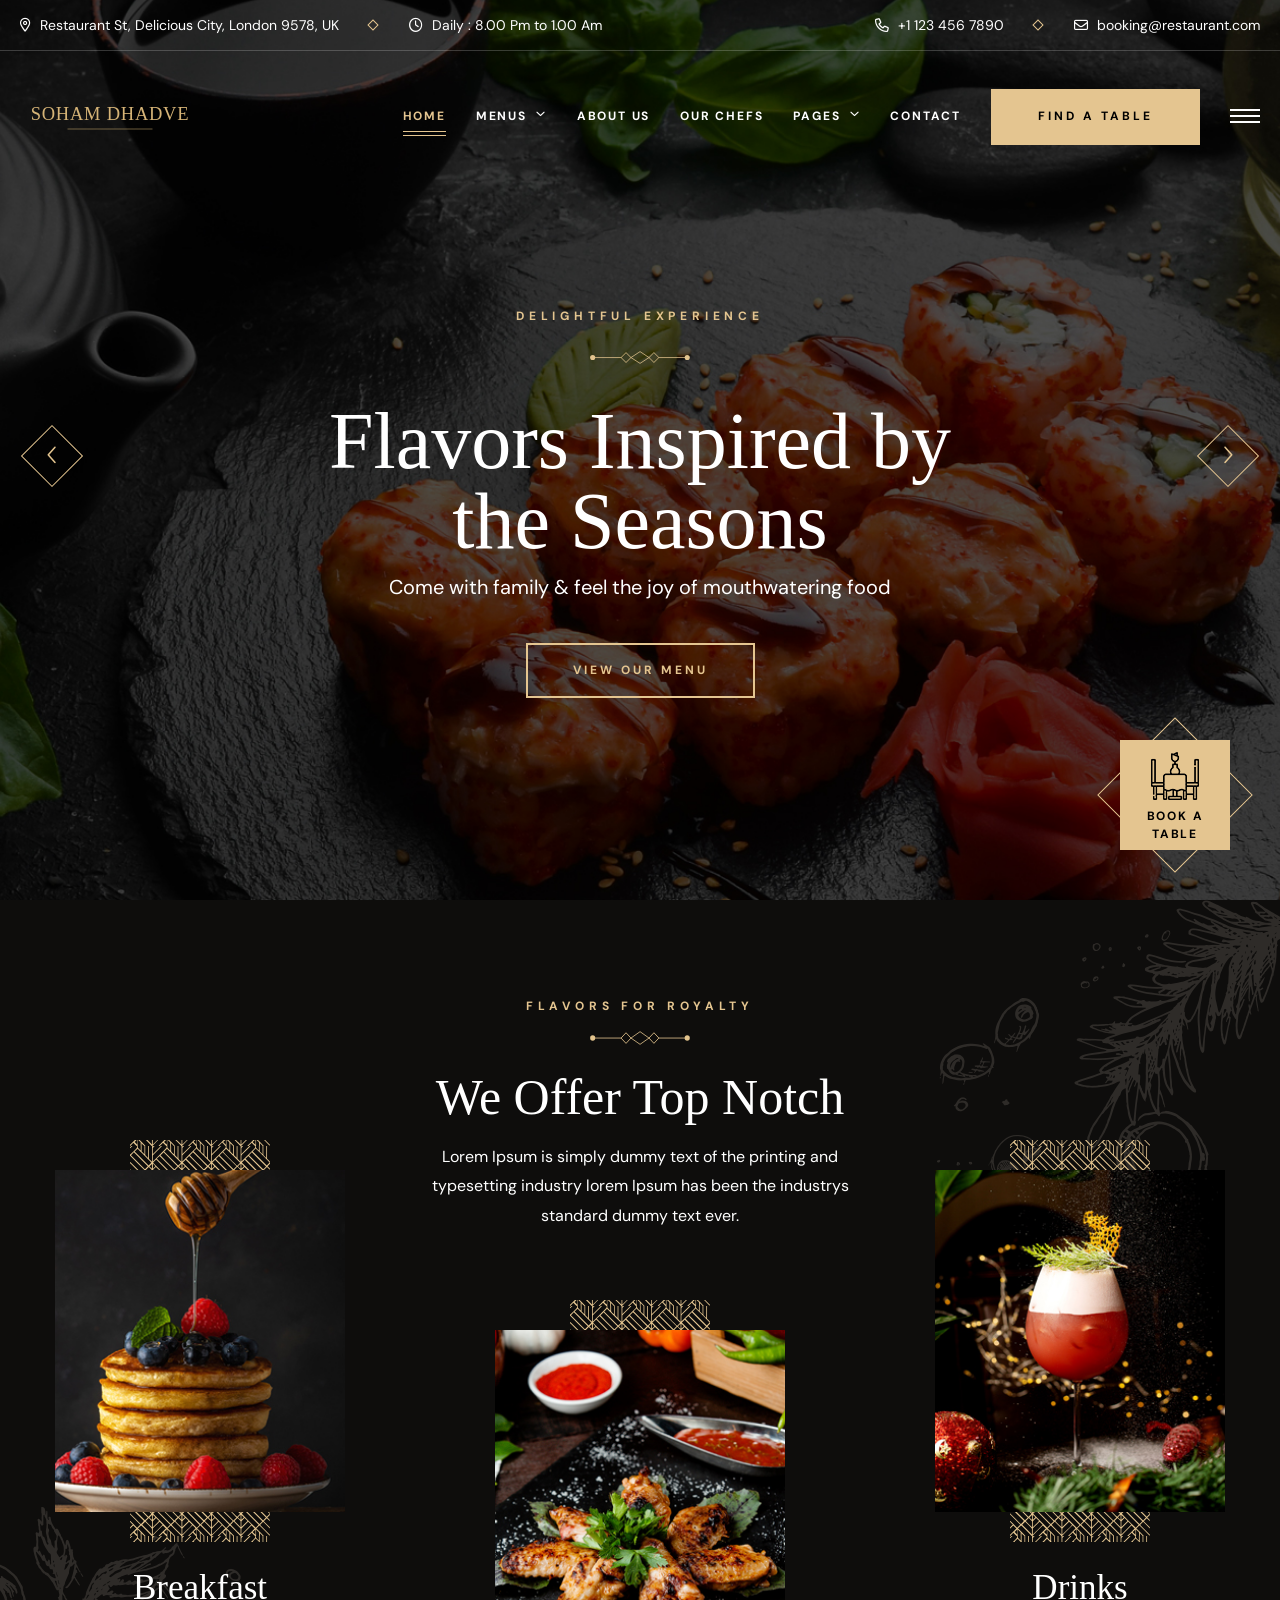
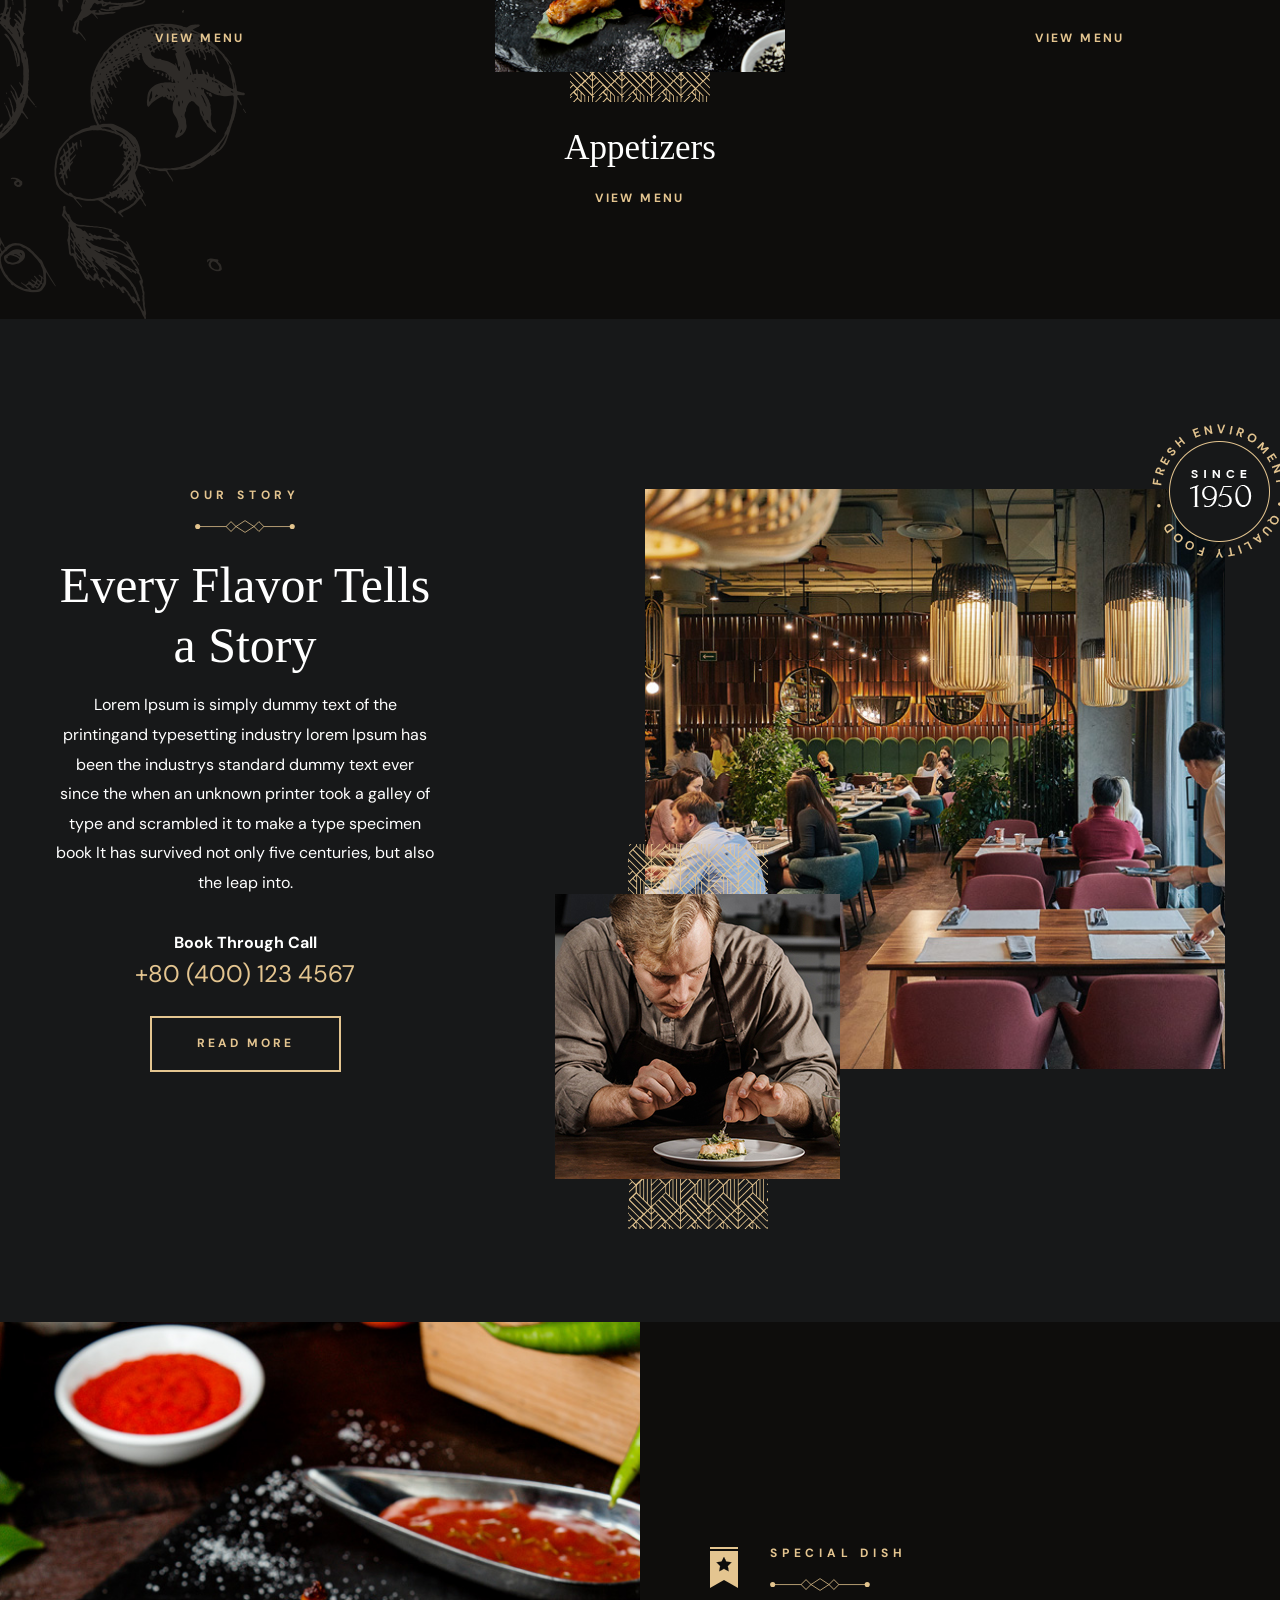
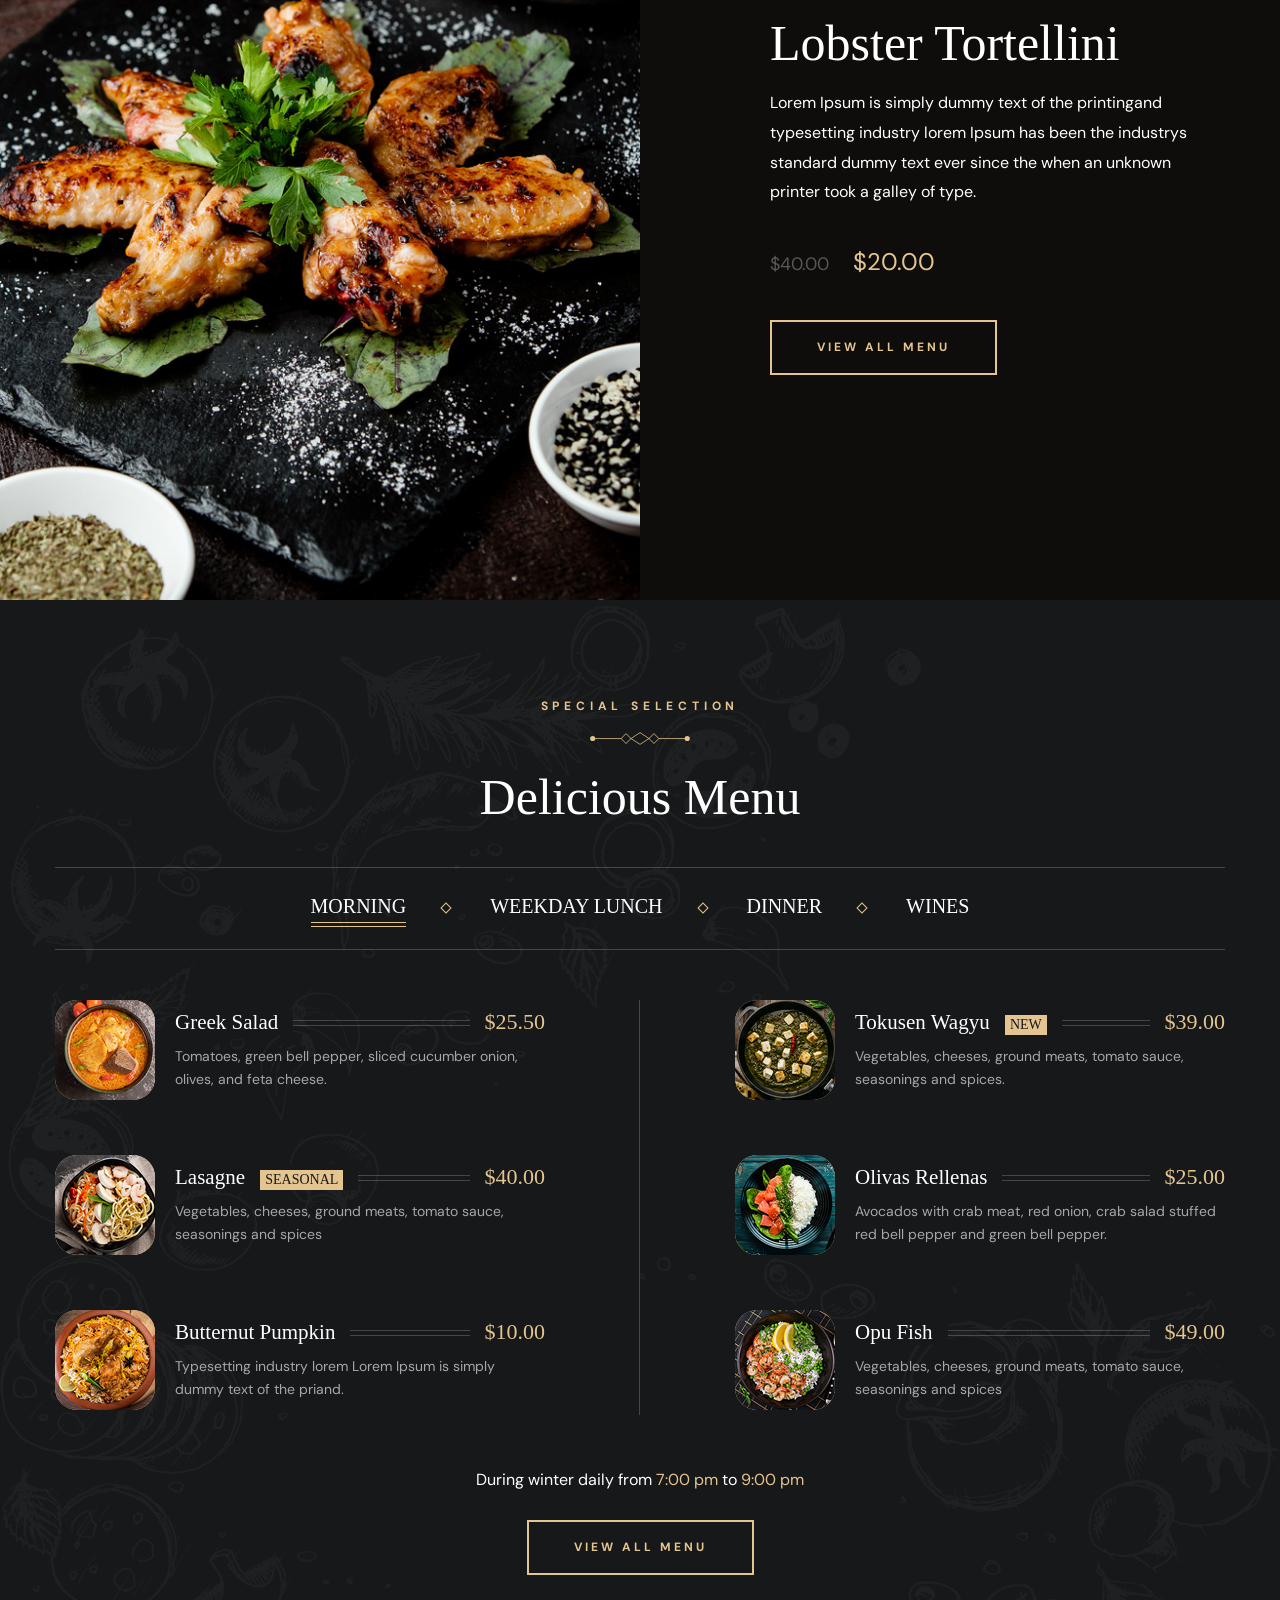
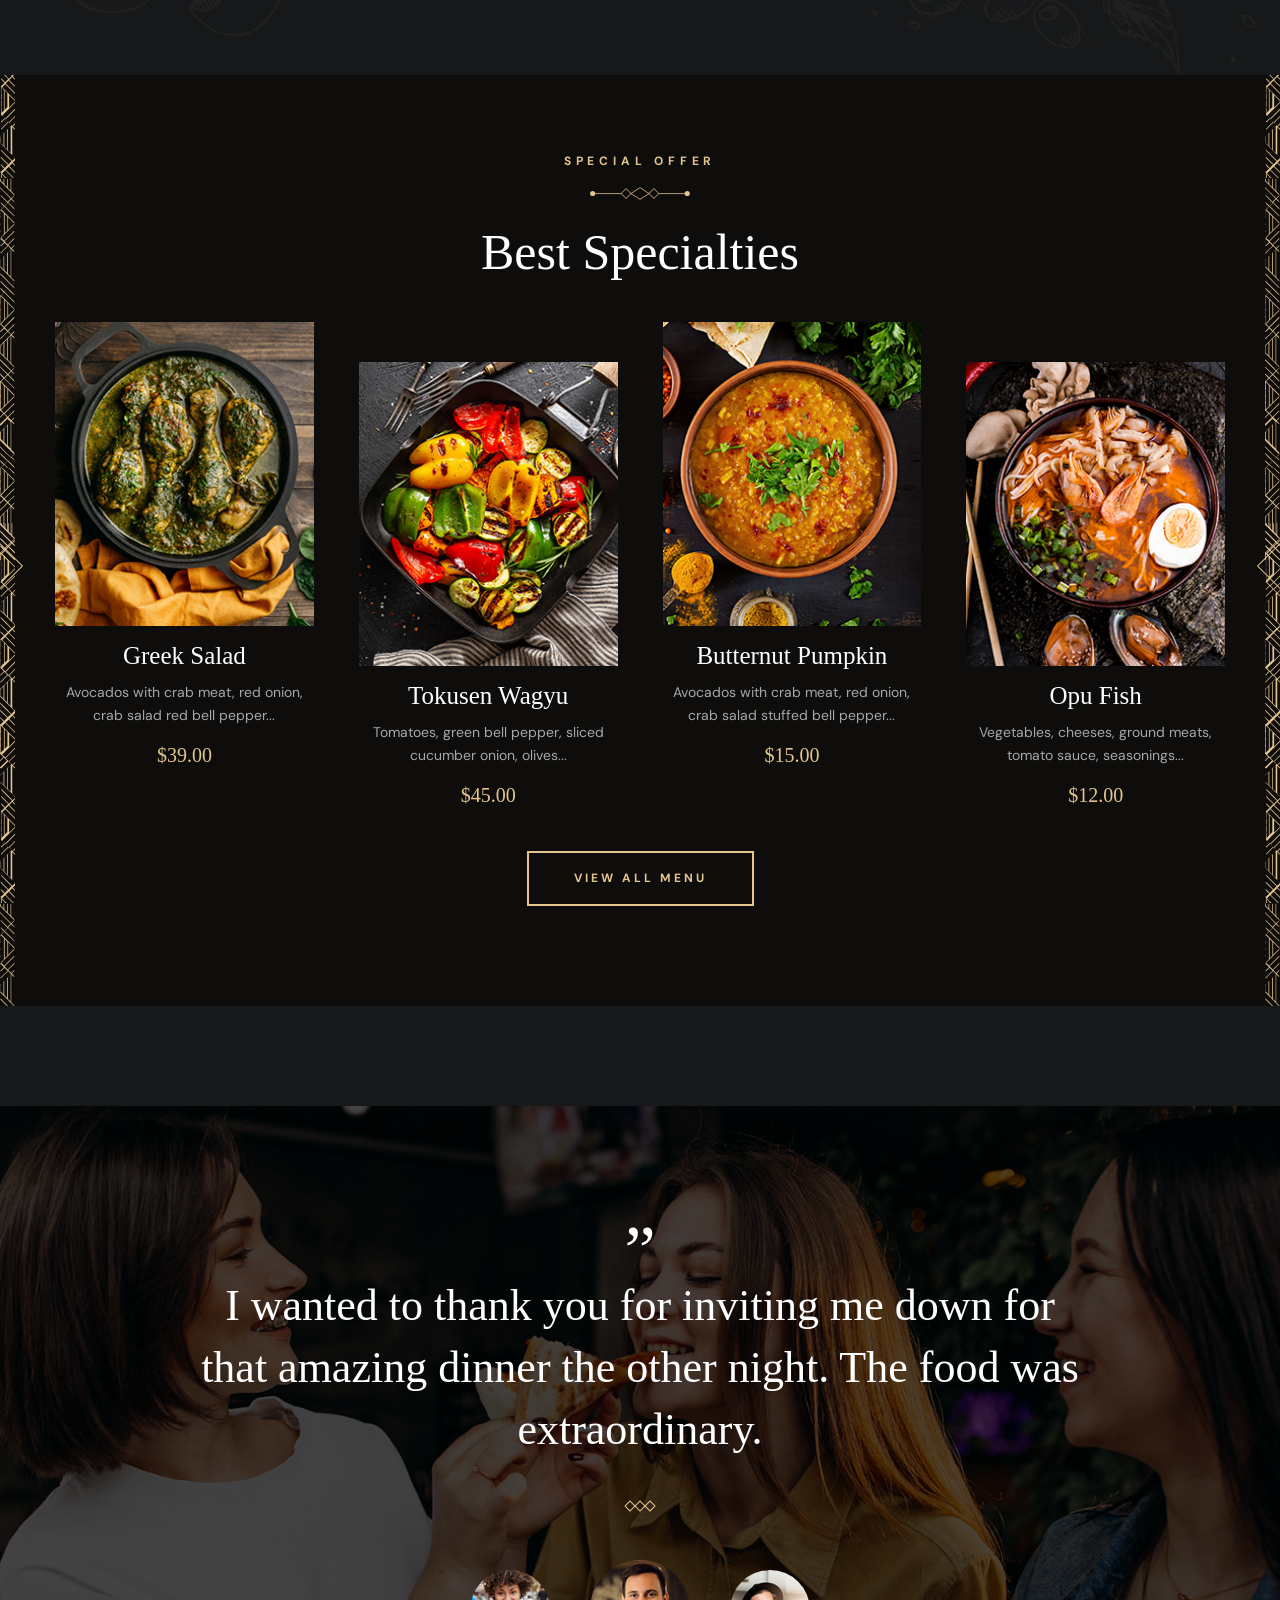
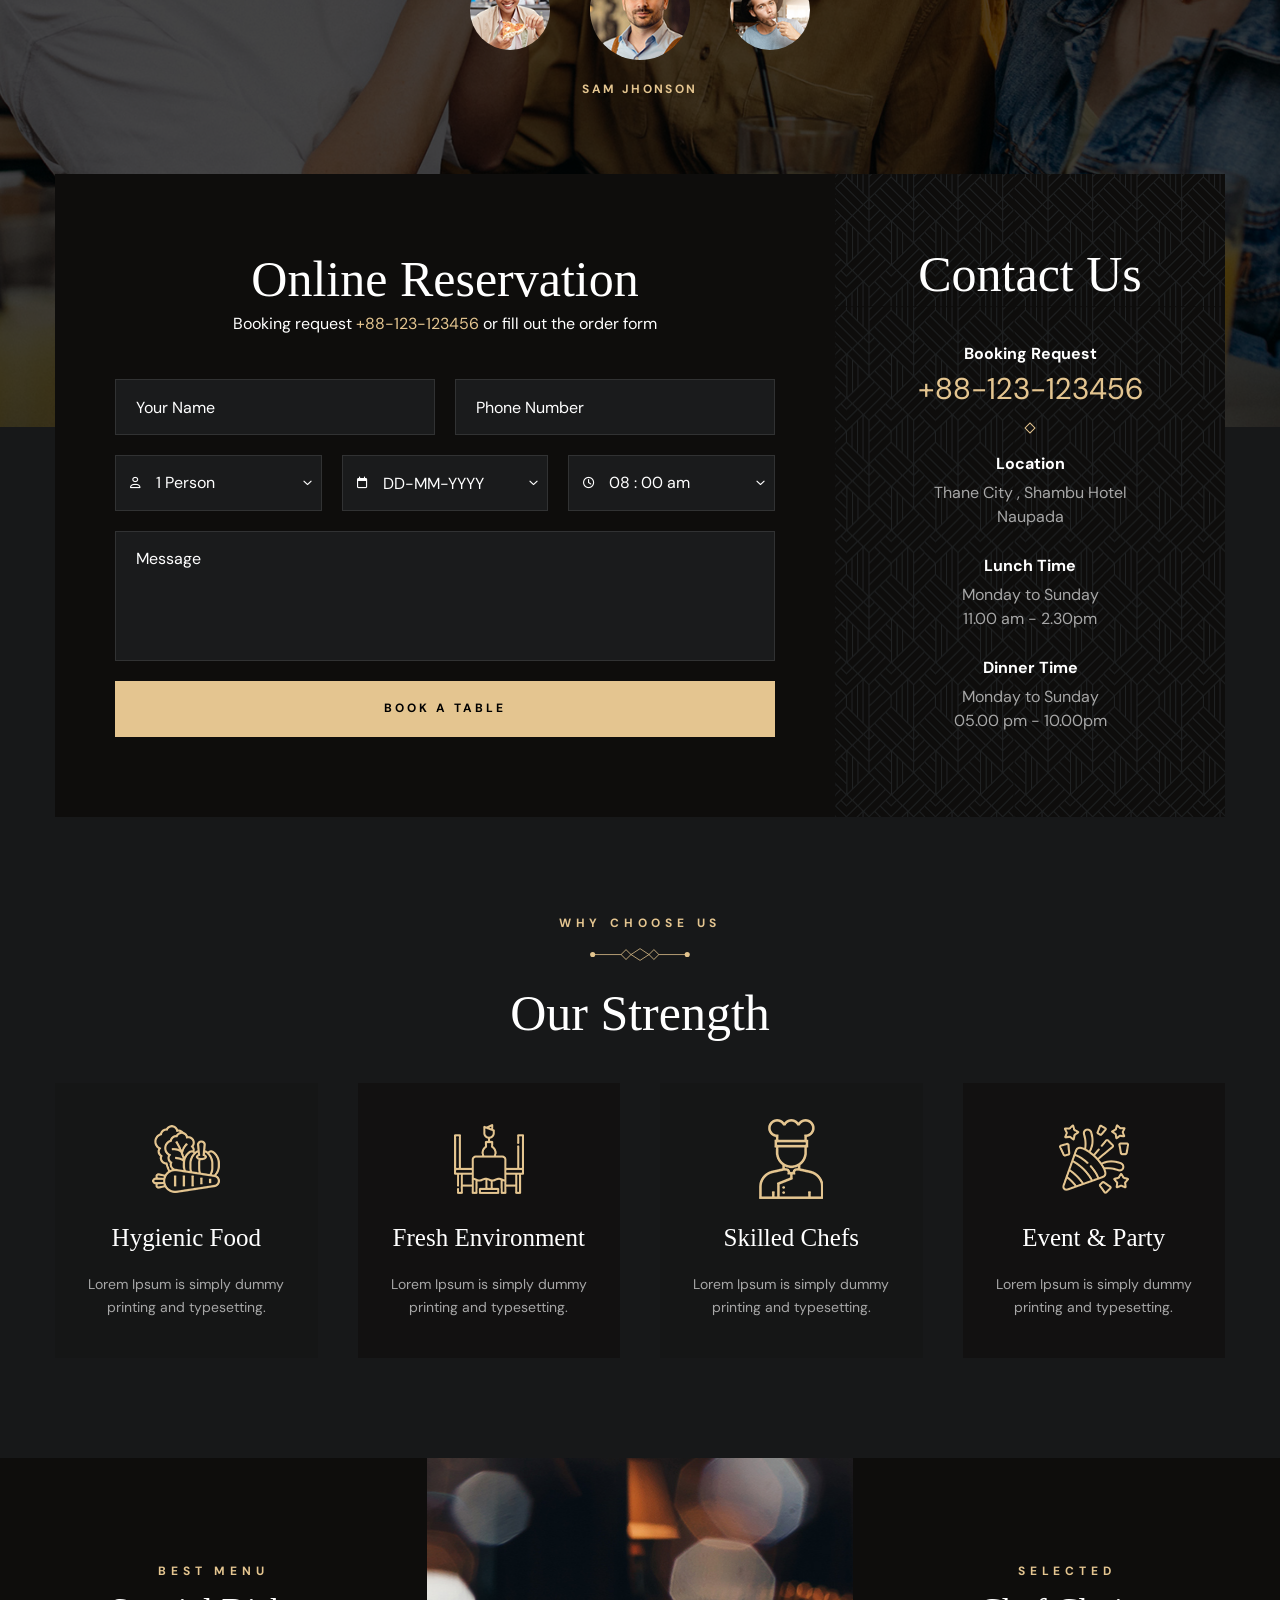
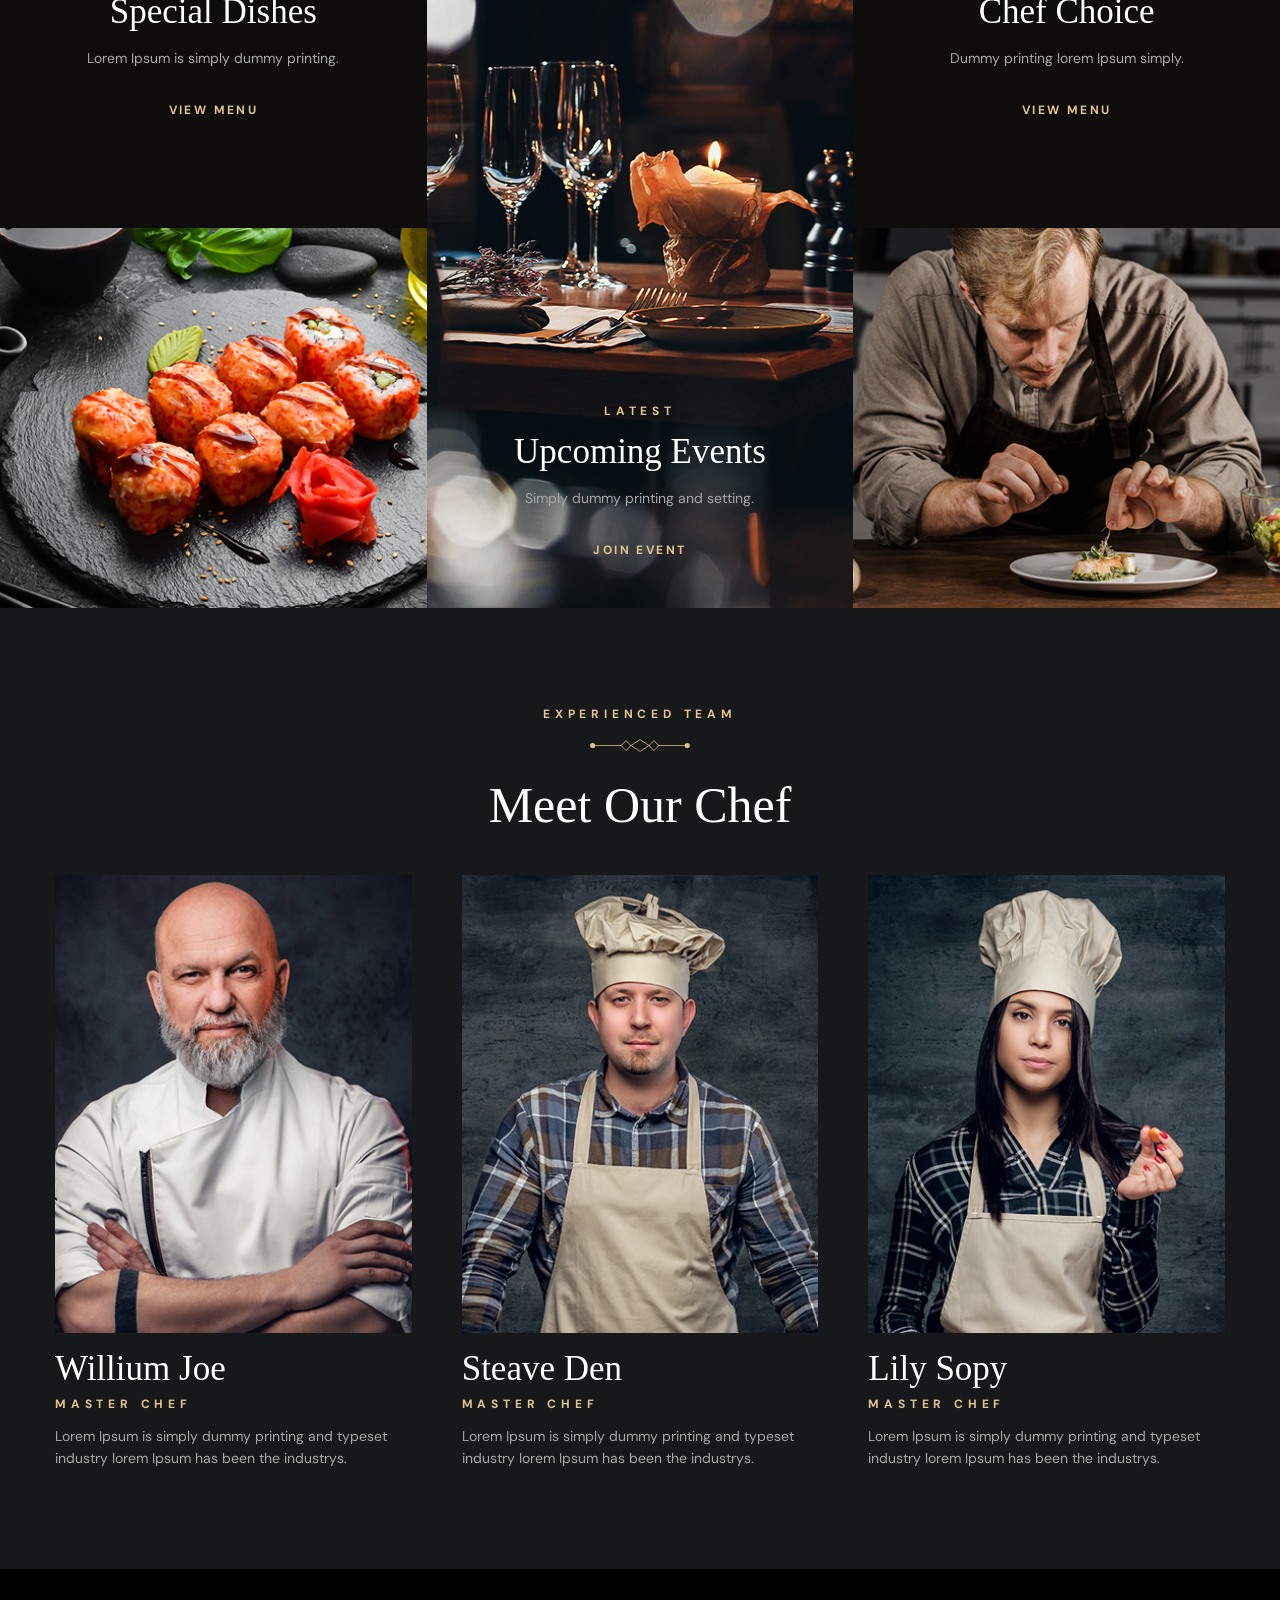
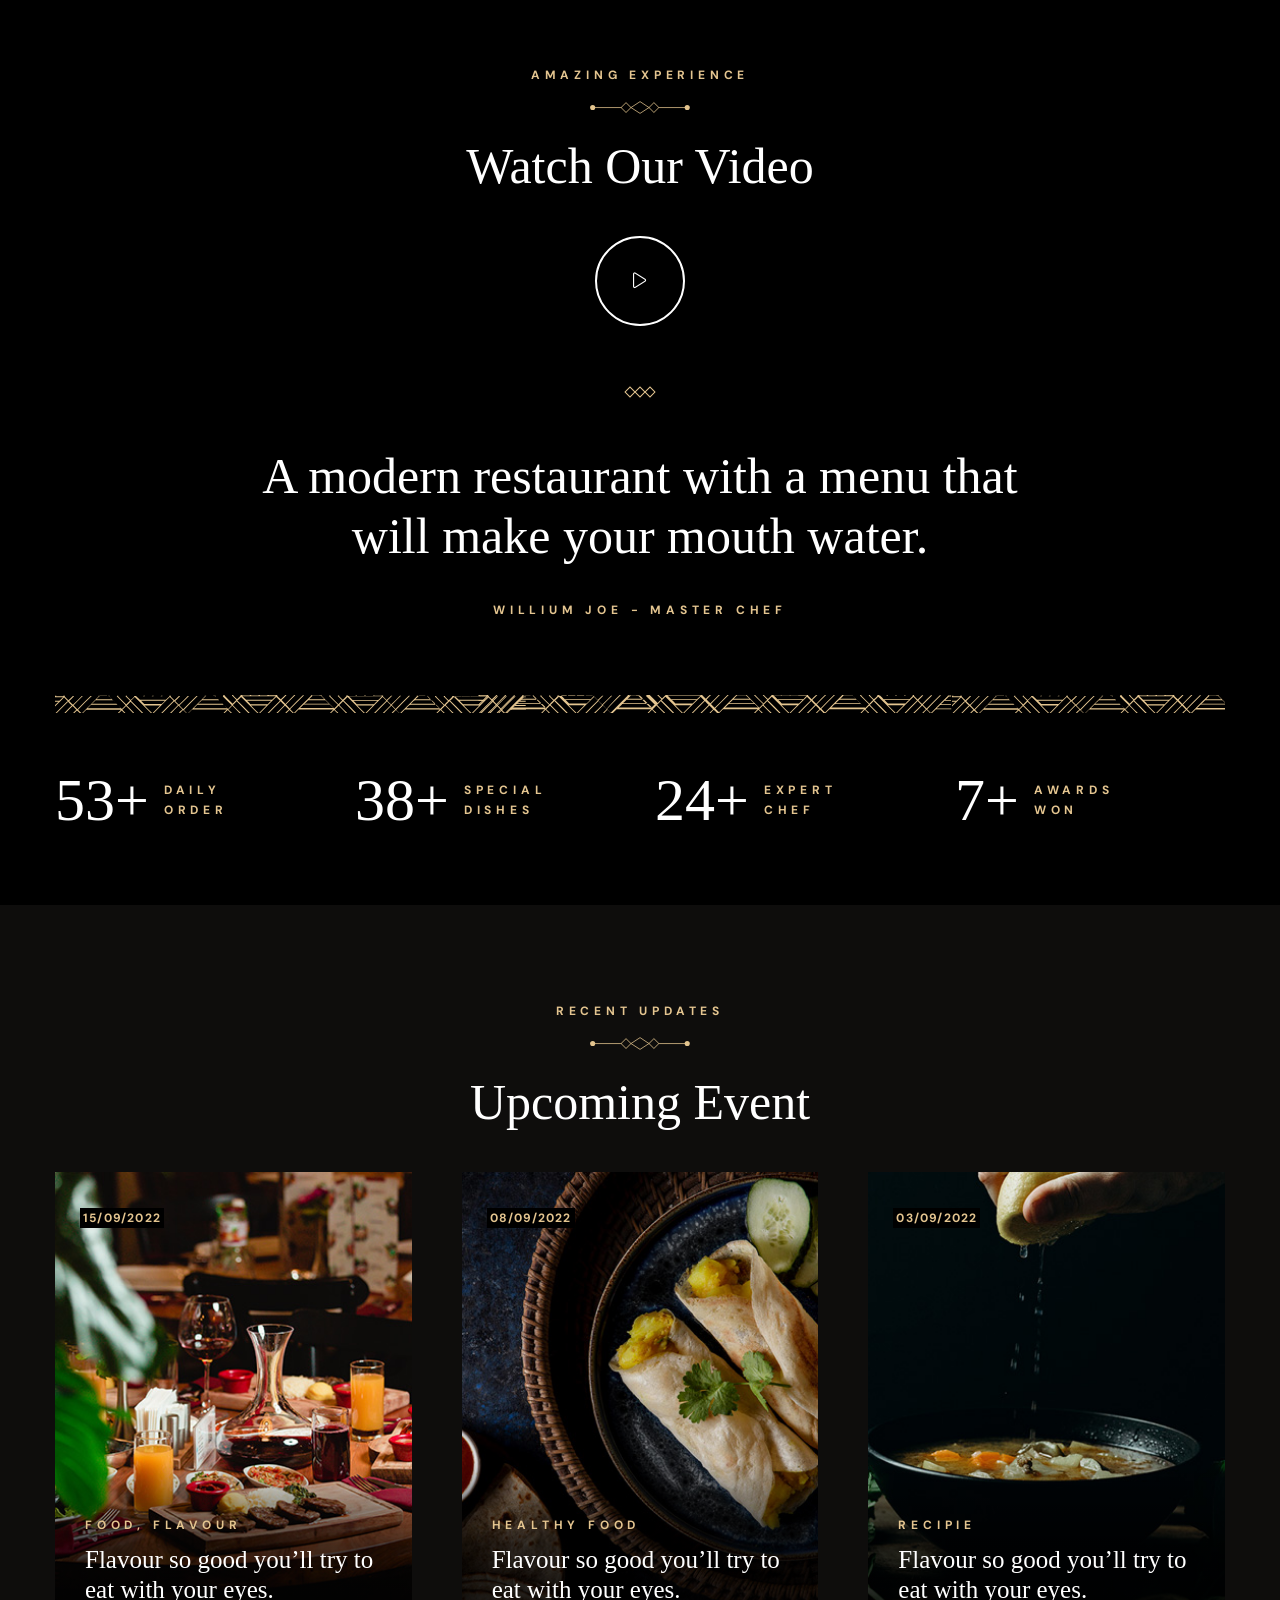
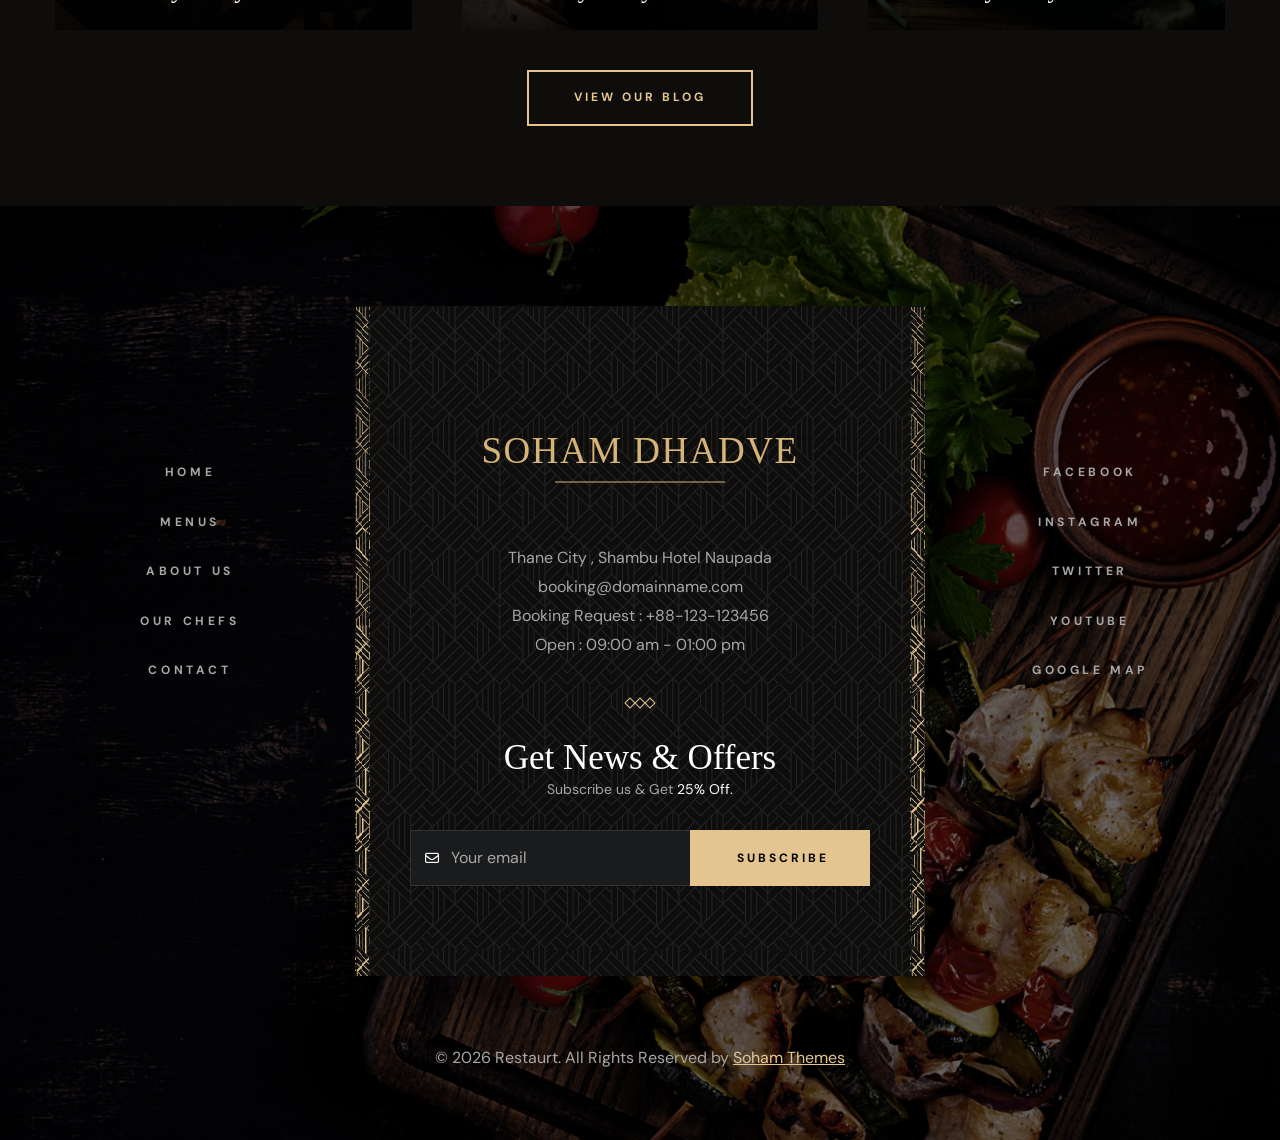
==== commit 4e450991: "Title Update in Index page" ====
--- a/index.html
+++ b/index.html
@@ -3,7 +3,7 @@
 
 <head>
     <meta charset="utf-8">
-    <title>Soham Dhadve | Restaurant & Dining</title>
+    <title>Soham Dhadve | Restaurant & Dining Website Made by Soham Dhadve</title>
     <!-- Stylesheets -->
     <link href="css/bootstrap.css" rel="stylesheet">
     <link href="css/style.css" rel="stylesheet">
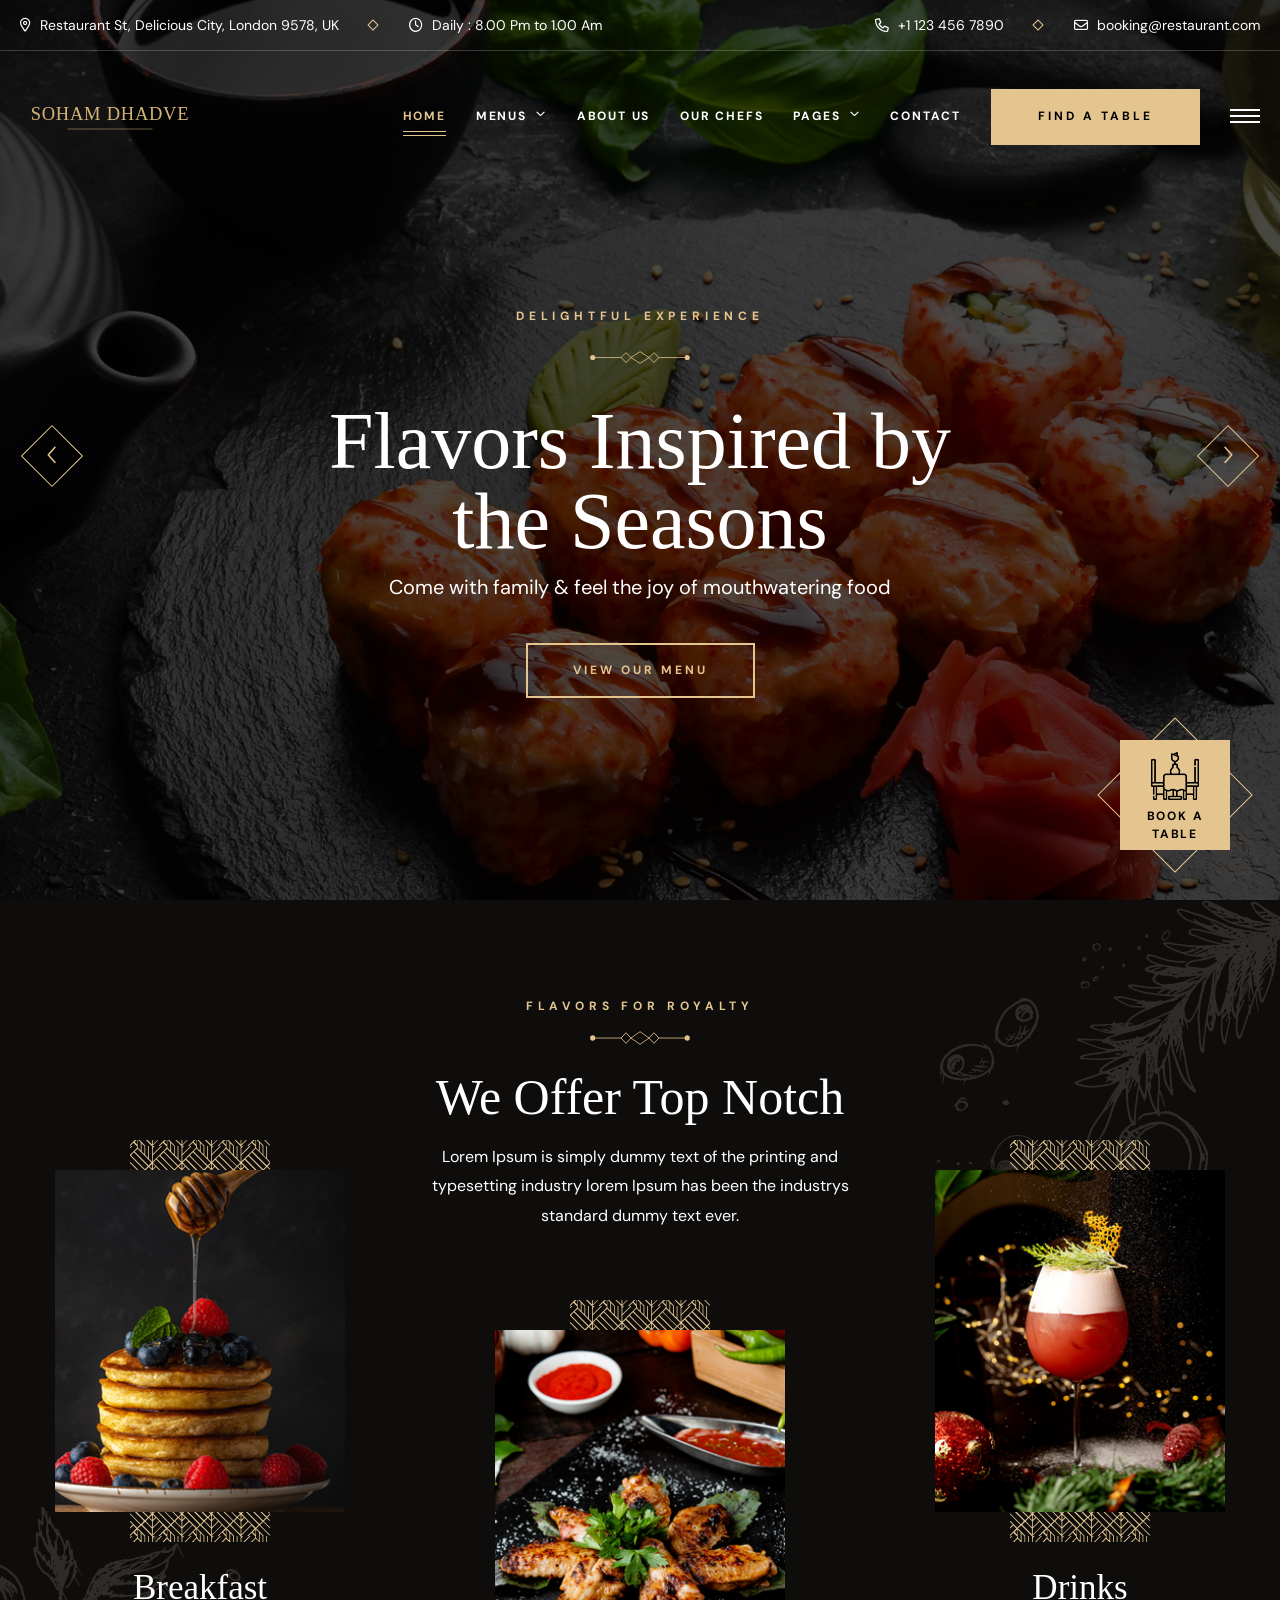
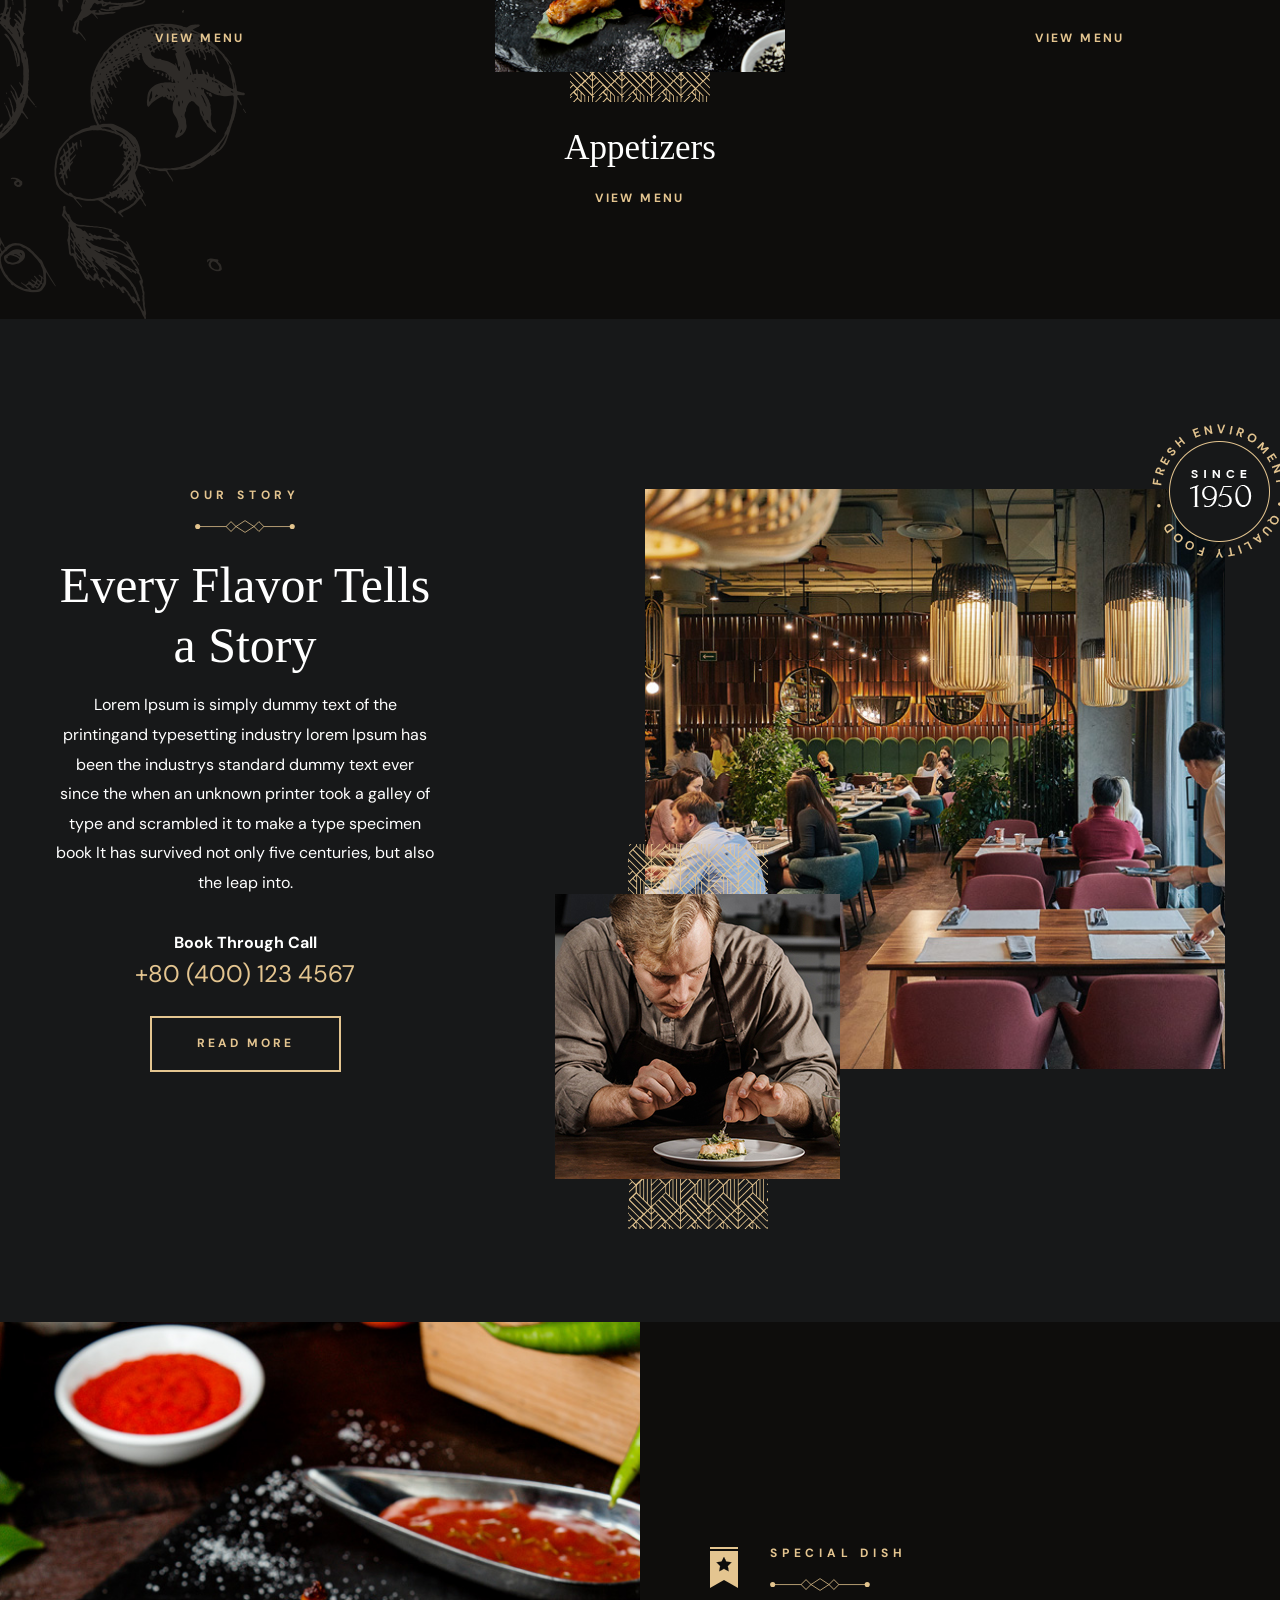
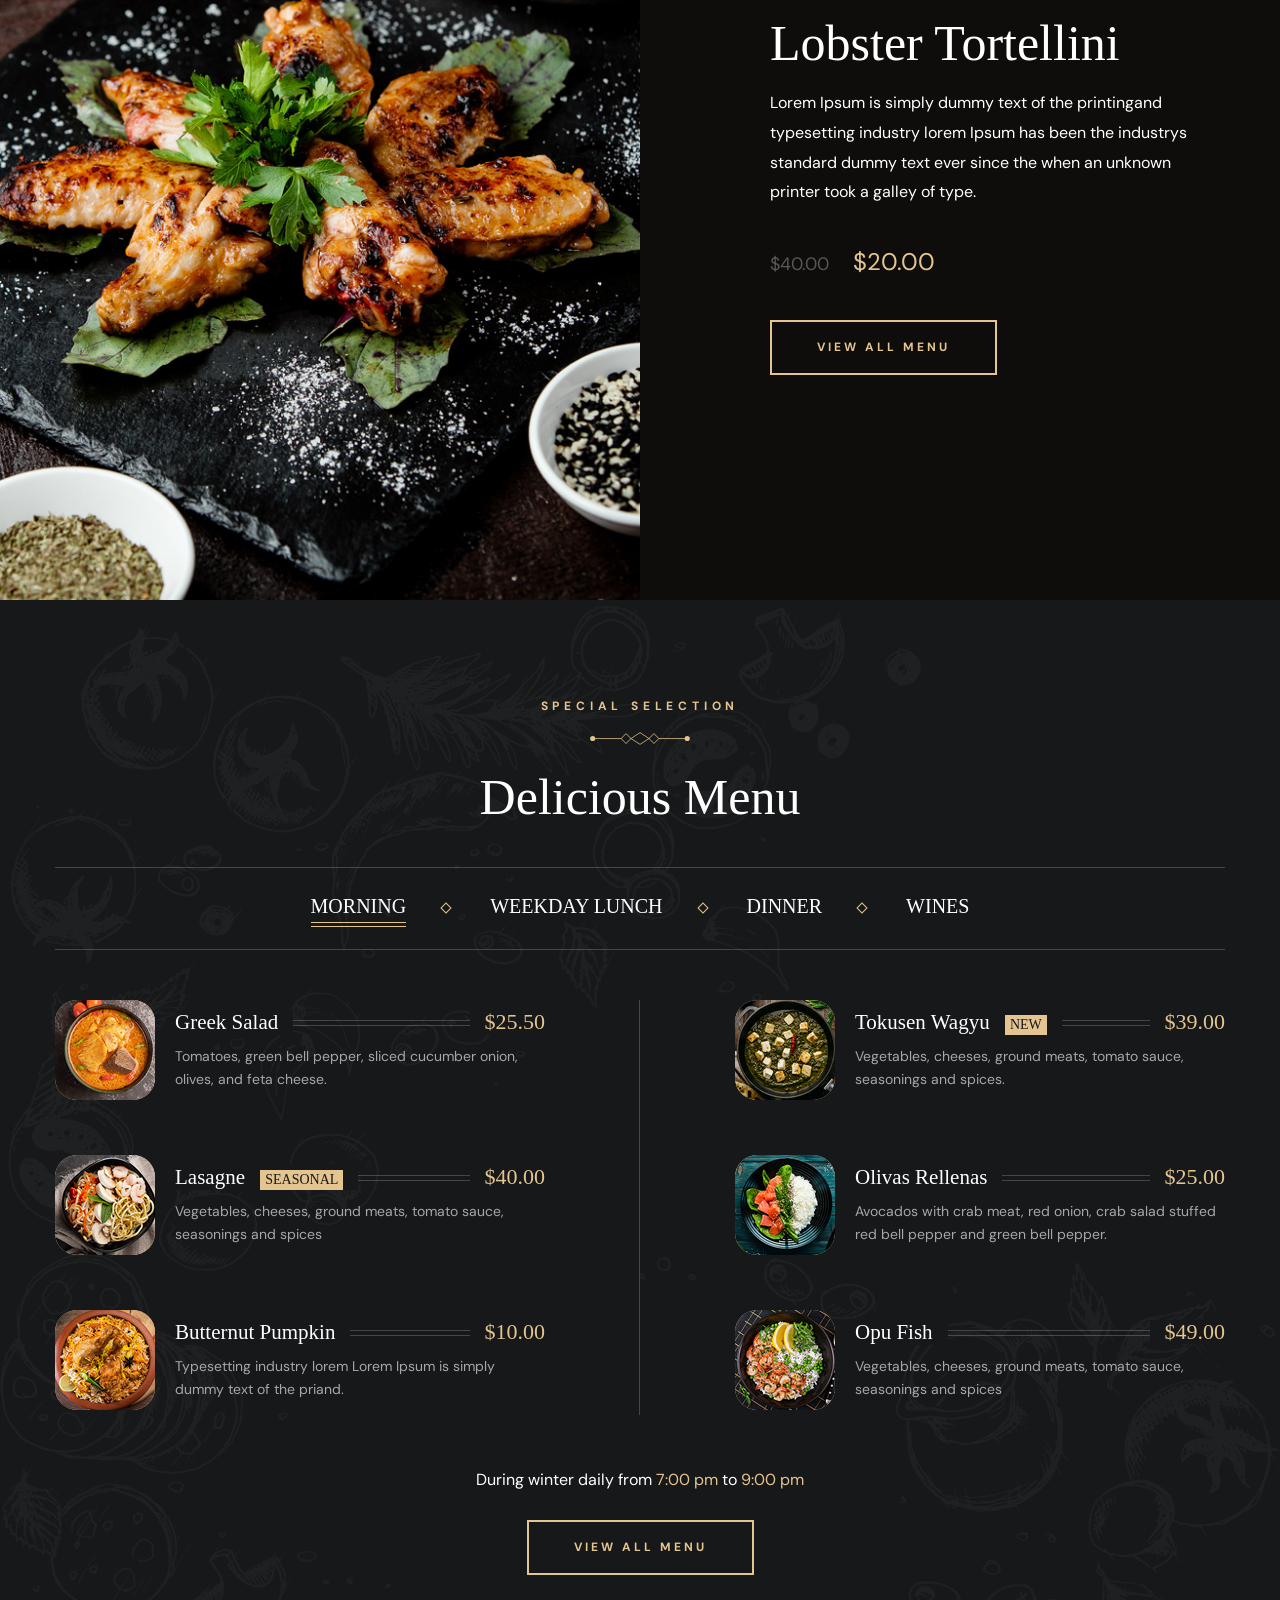
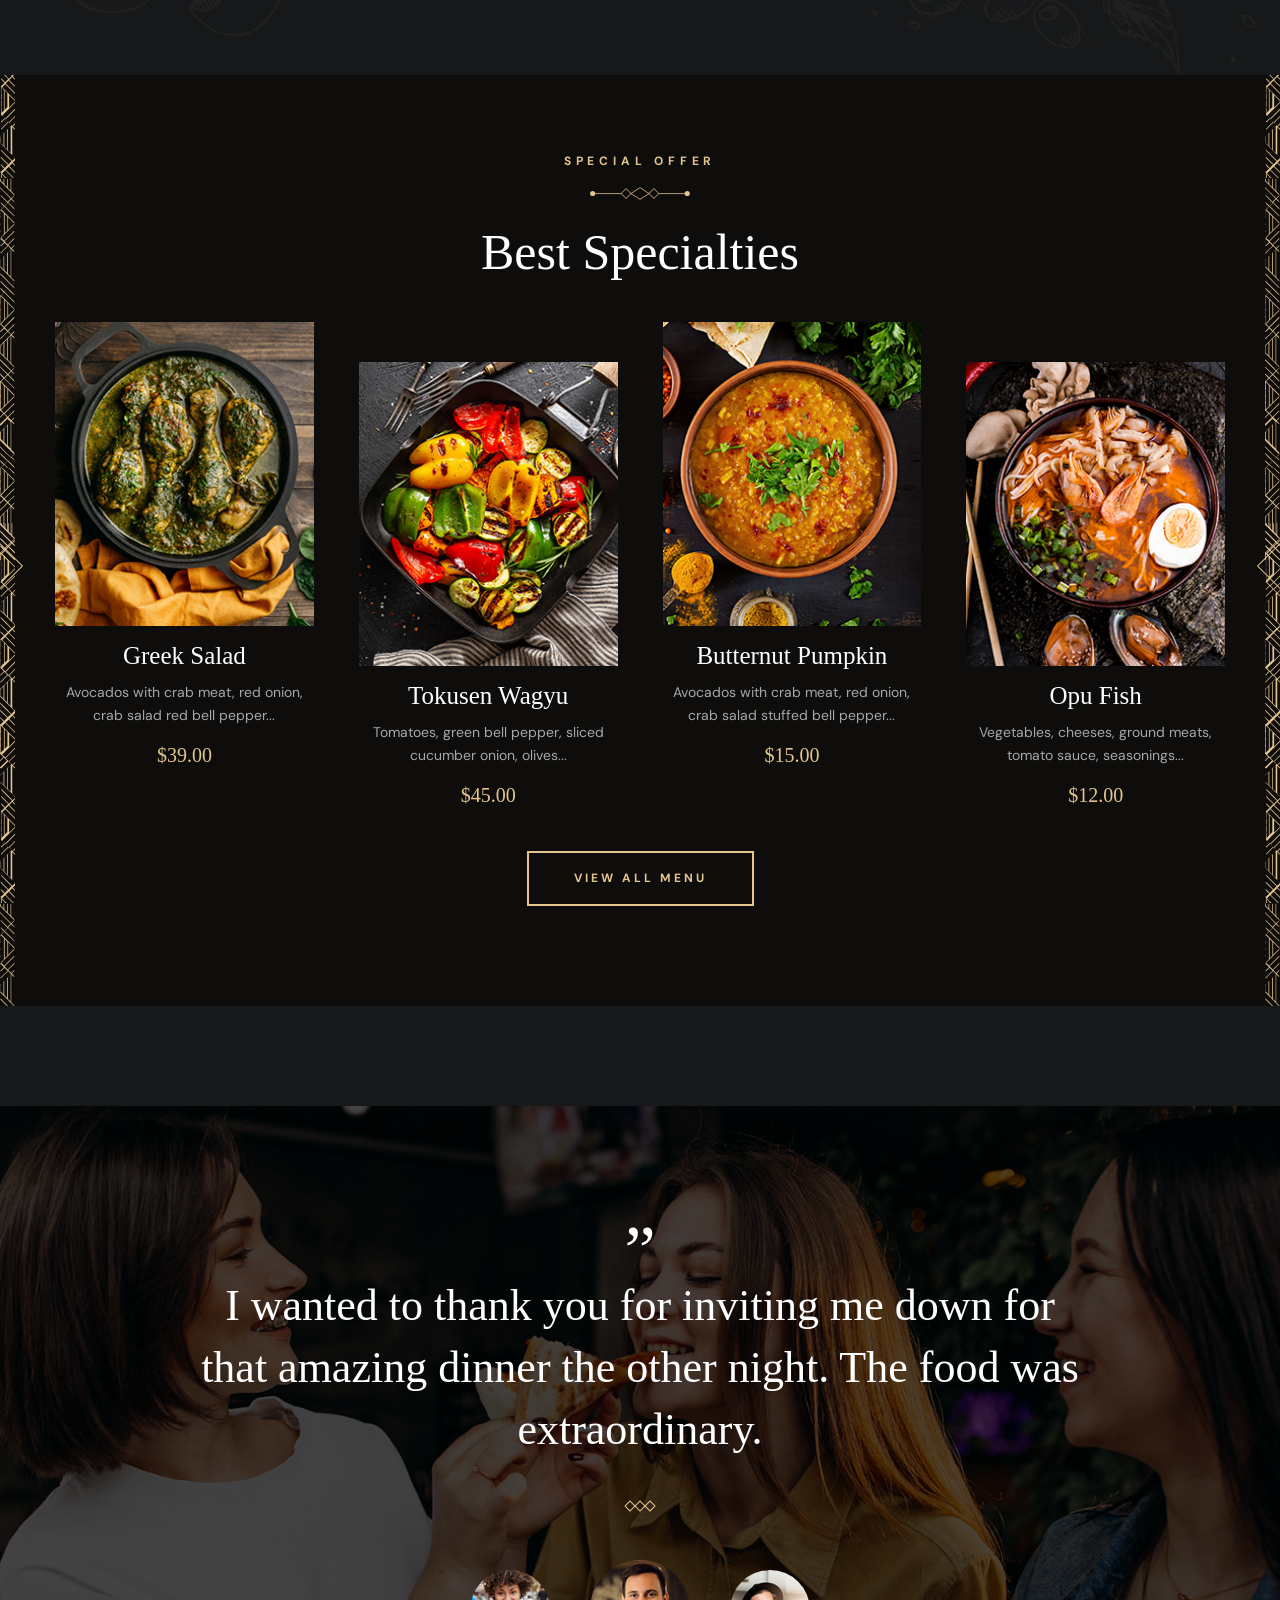
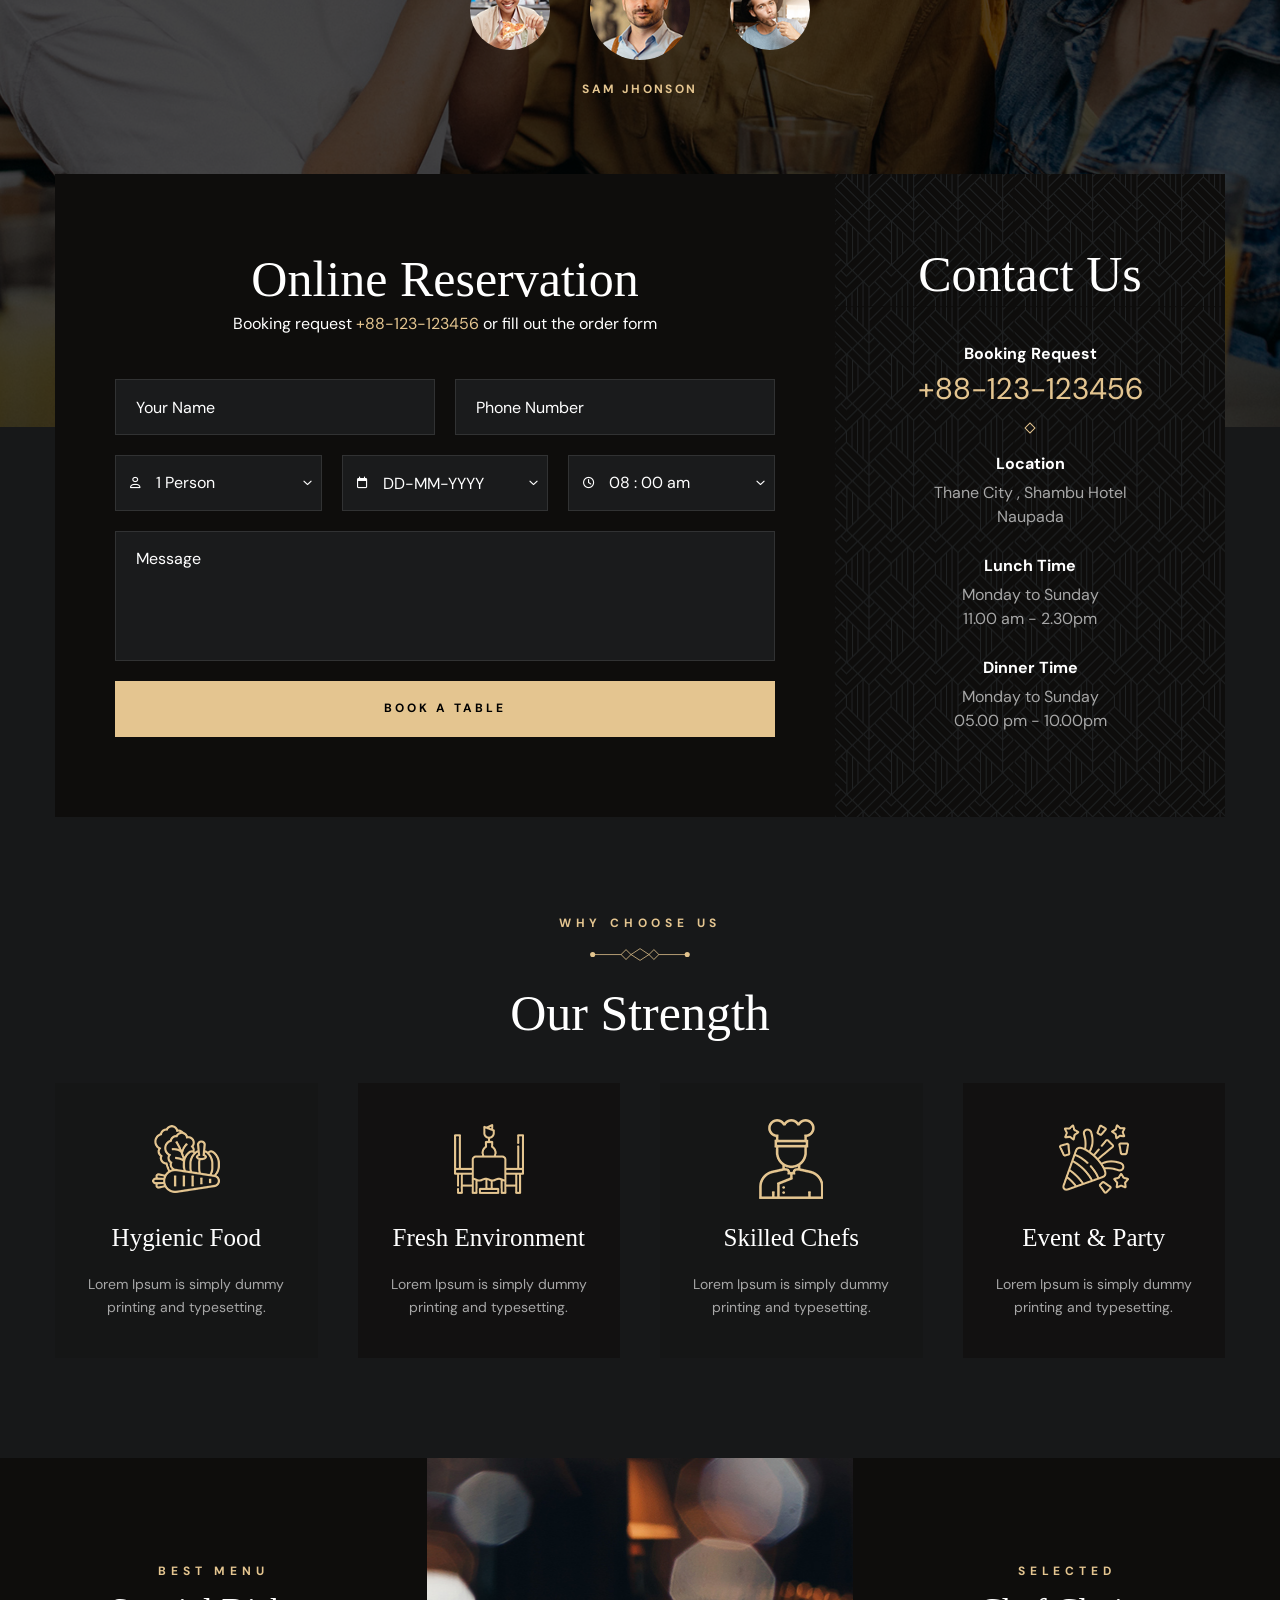
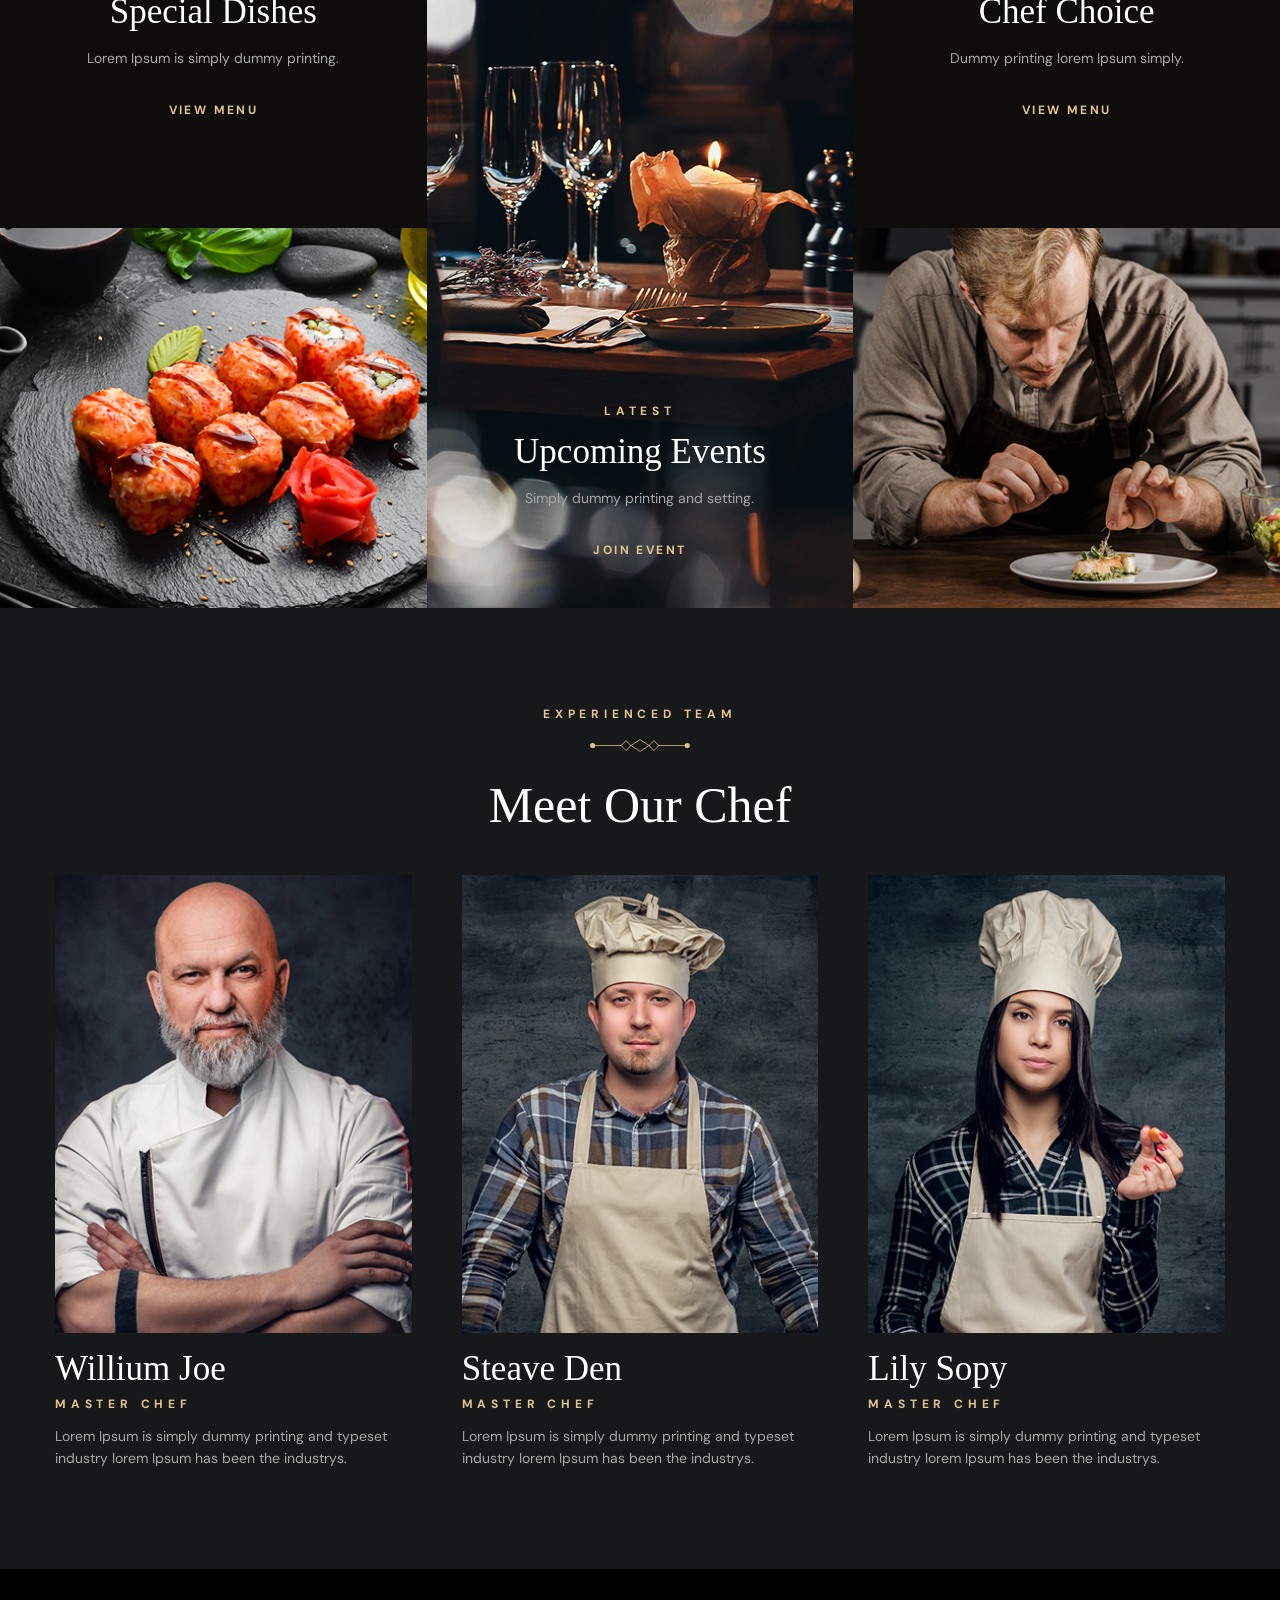
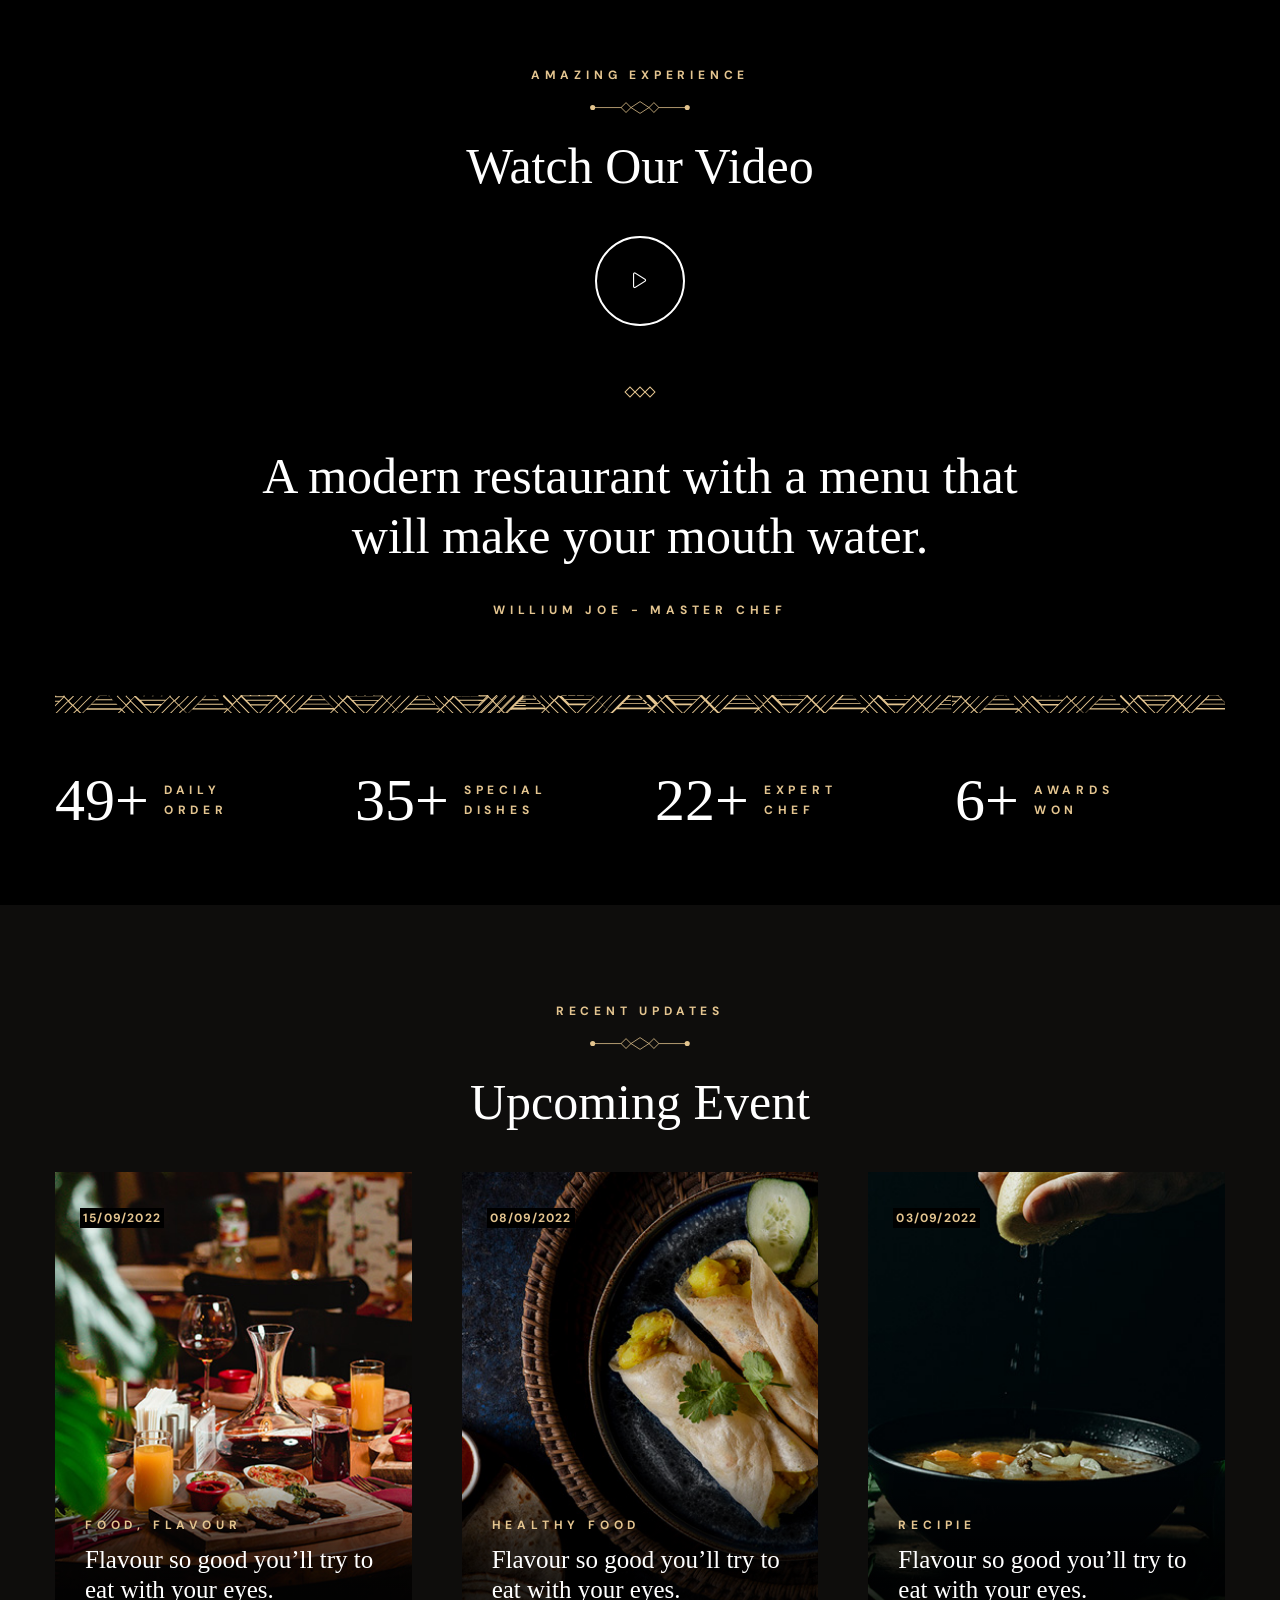
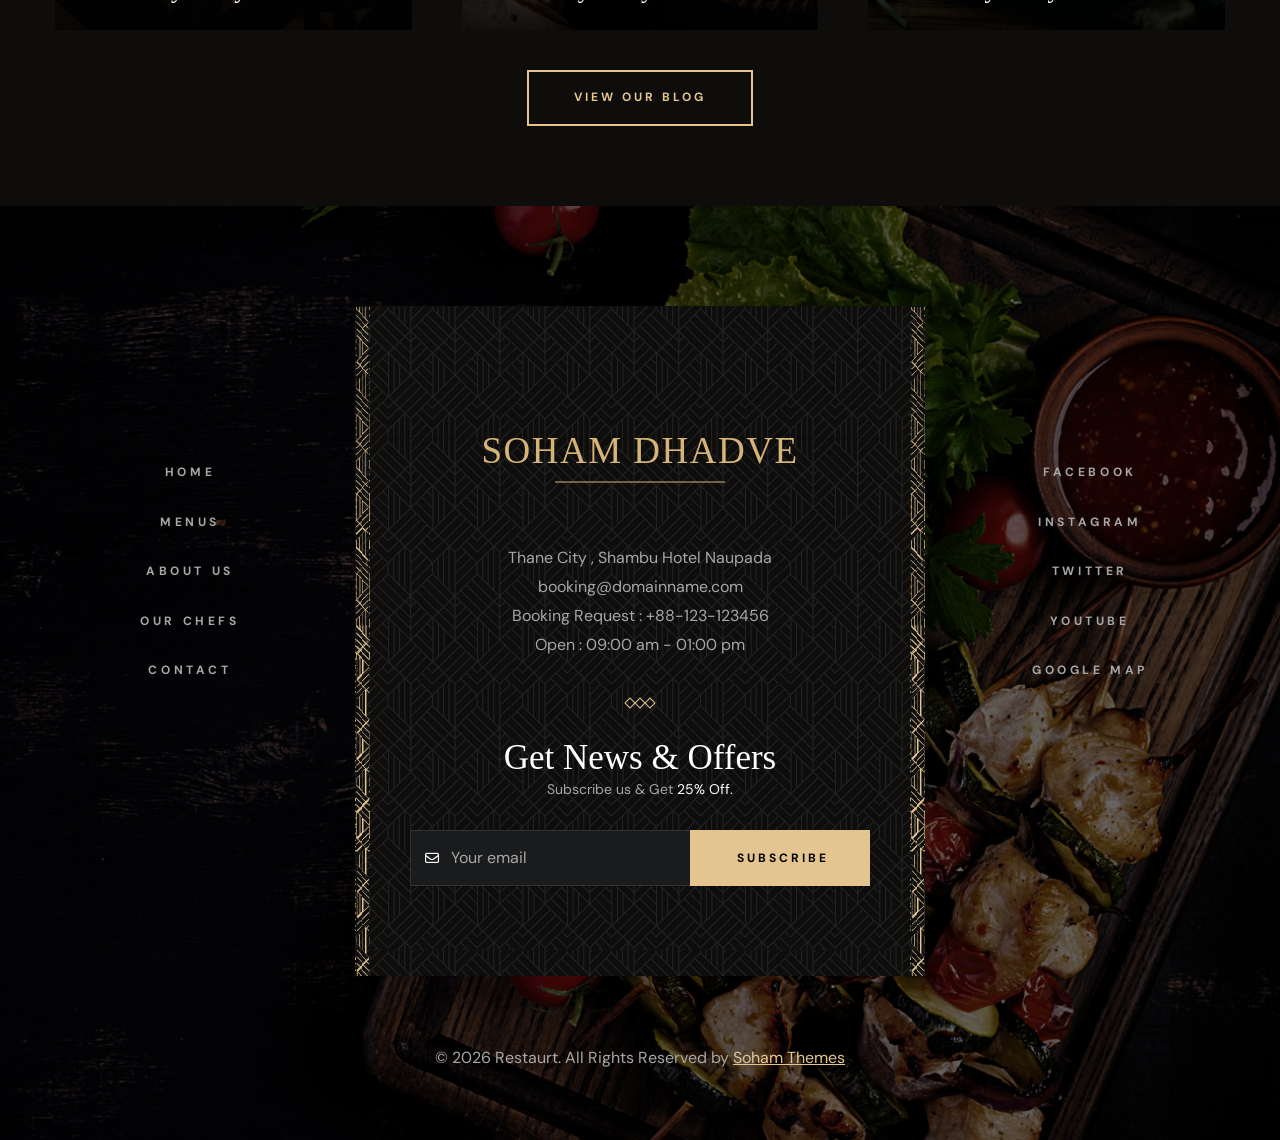
==== commit 9b0f029b: "Title update" ====
--- a/index.html
+++ b/index.html
@@ -3,7 +3,7 @@
 
 <head>
     <meta charset="utf-8">
-    <title>Soham Dhadve | Restaurant & Dining Website Made by Soham Dhadve</title>
+    <title>Soham Raul | Restaurant & Dining Website Made by Soham Dhadve</title>
     <!-- Stylesheets -->
     <link href="css/bootstrap.css" rel="stylesheet">
     <link href="css/style.css" rel="stylesheet">
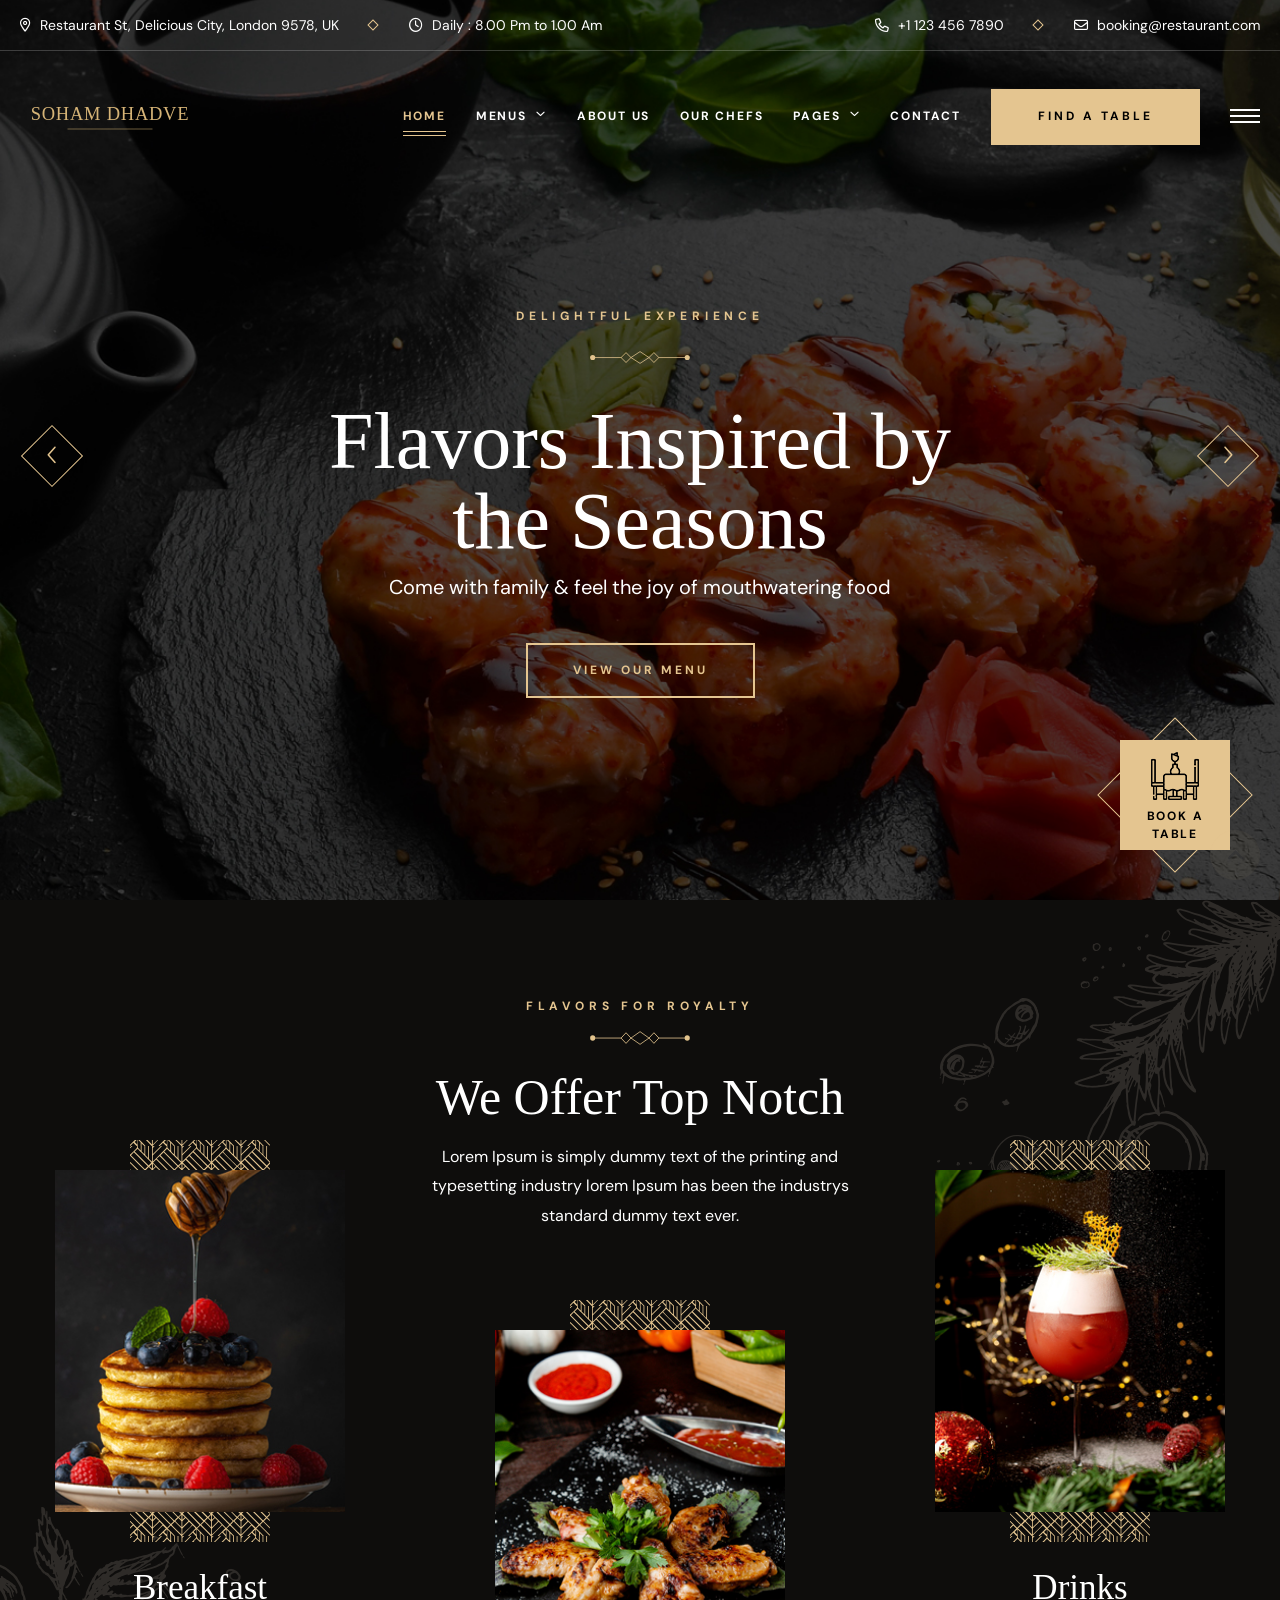
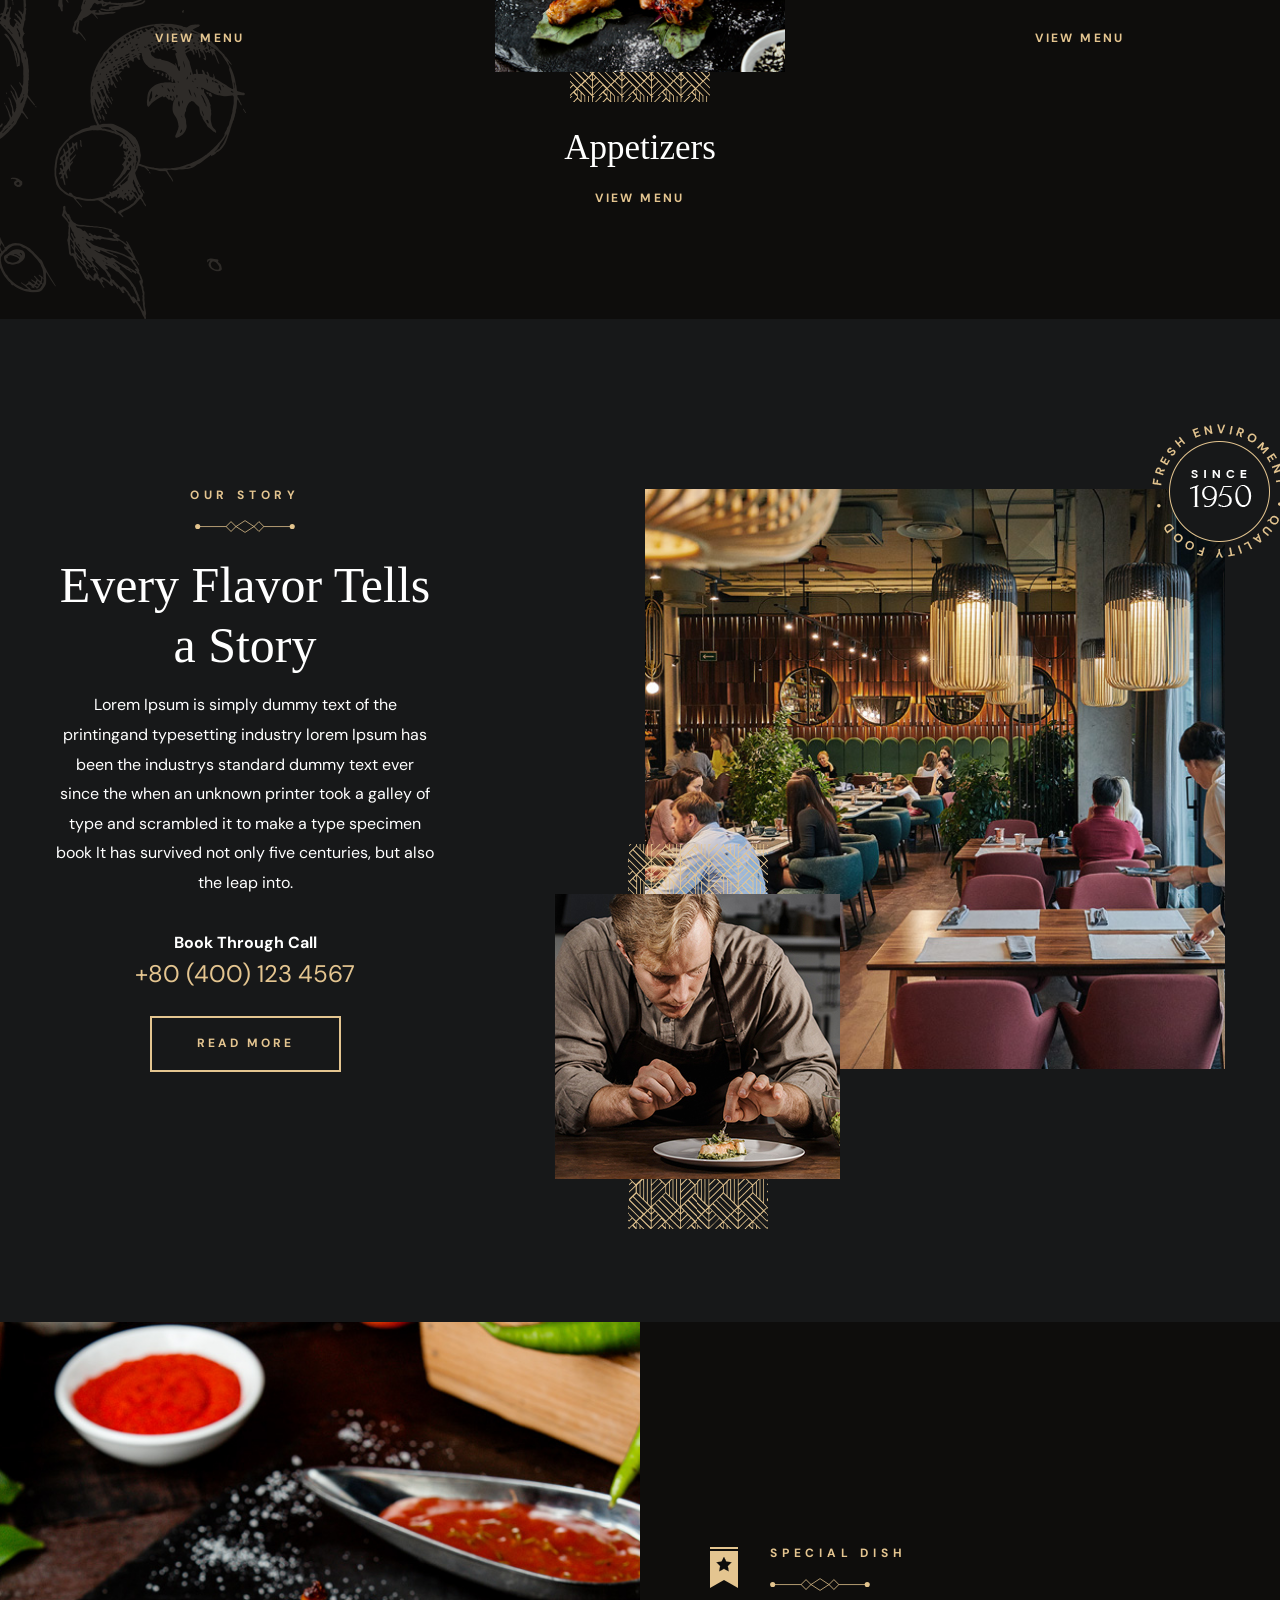
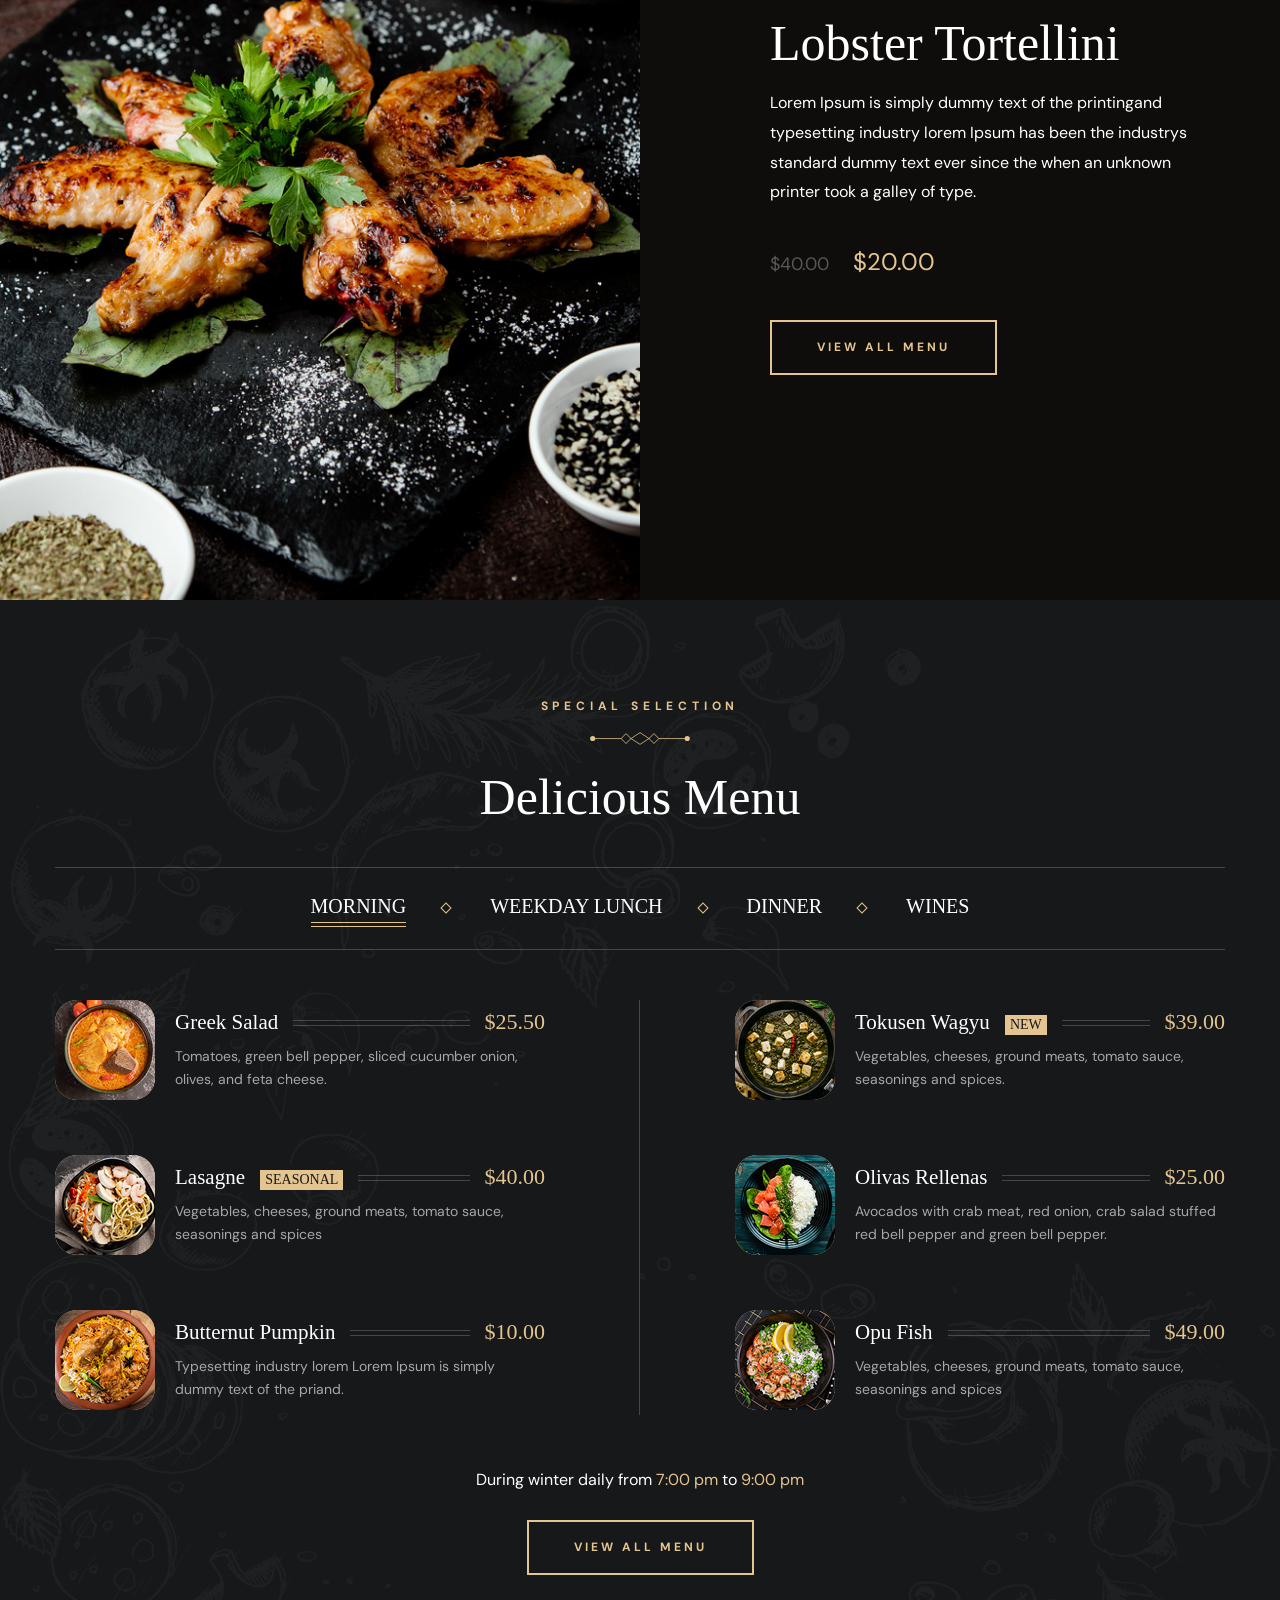
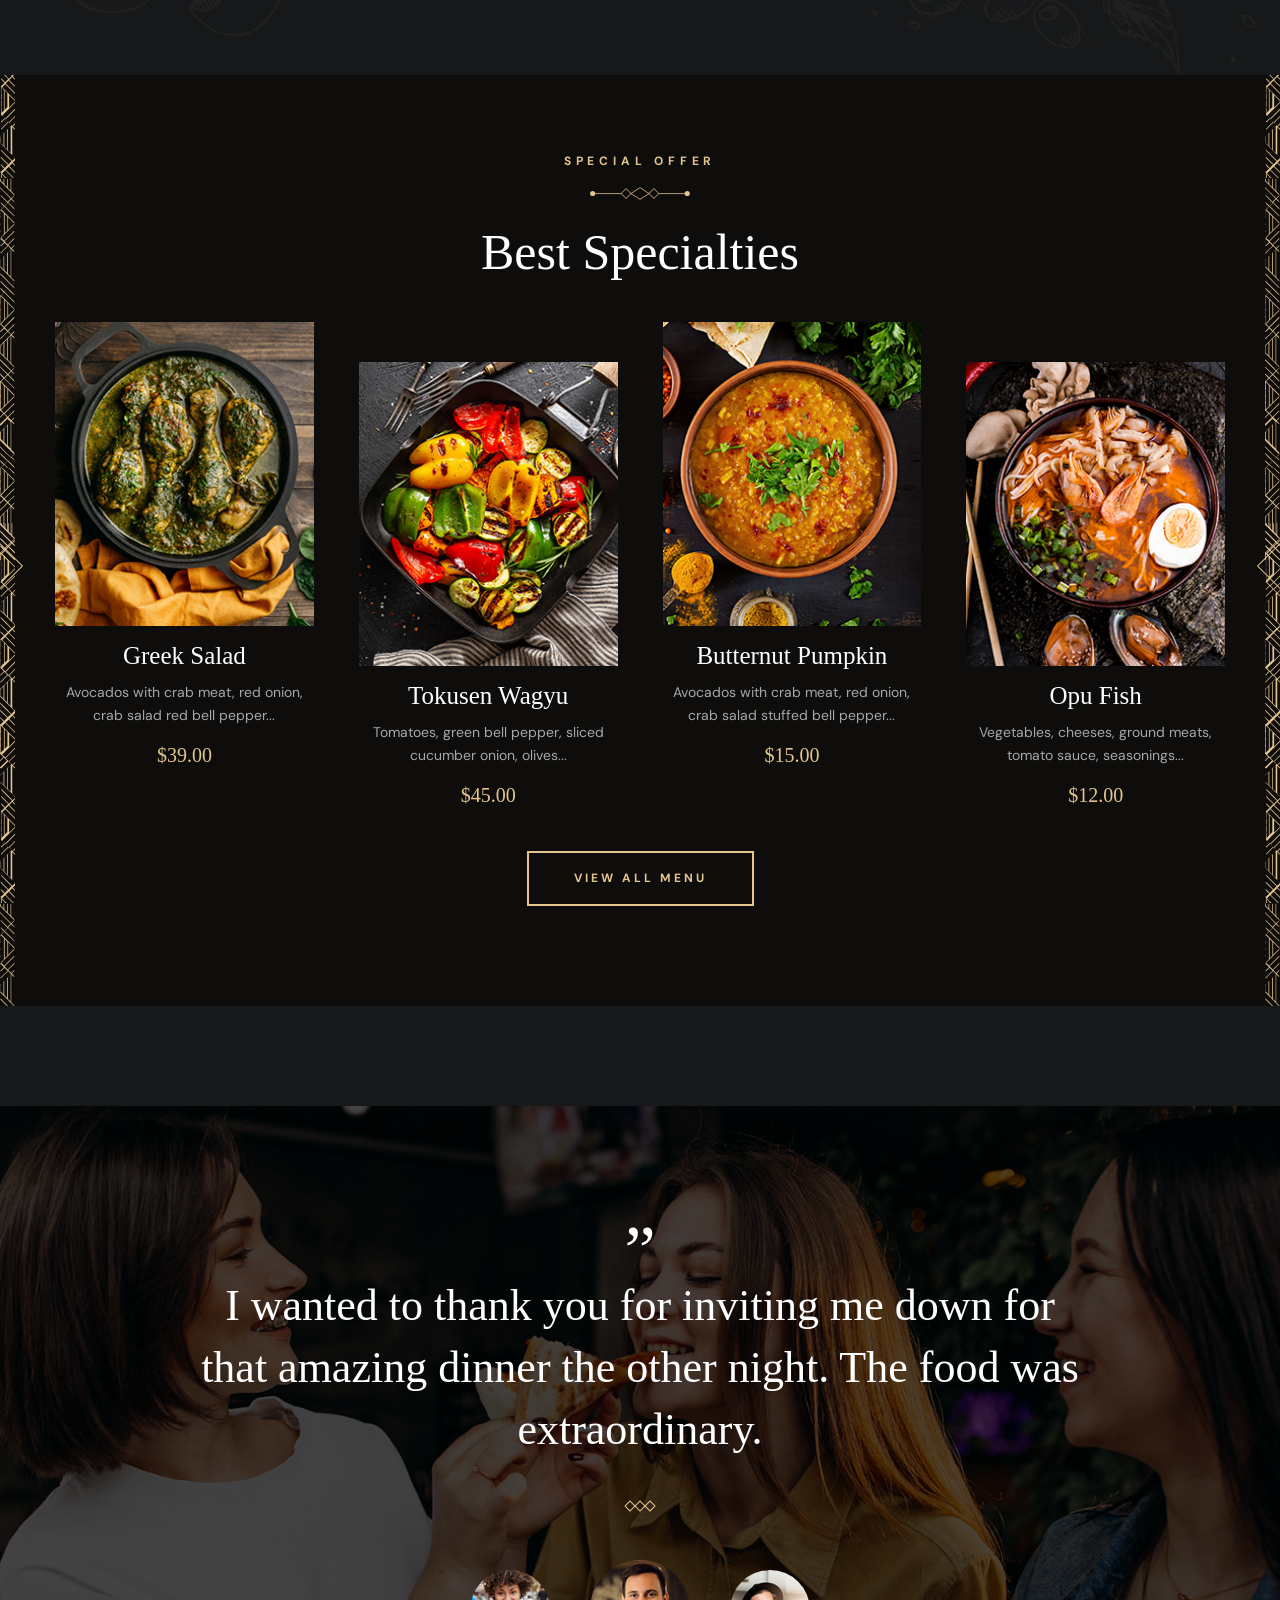
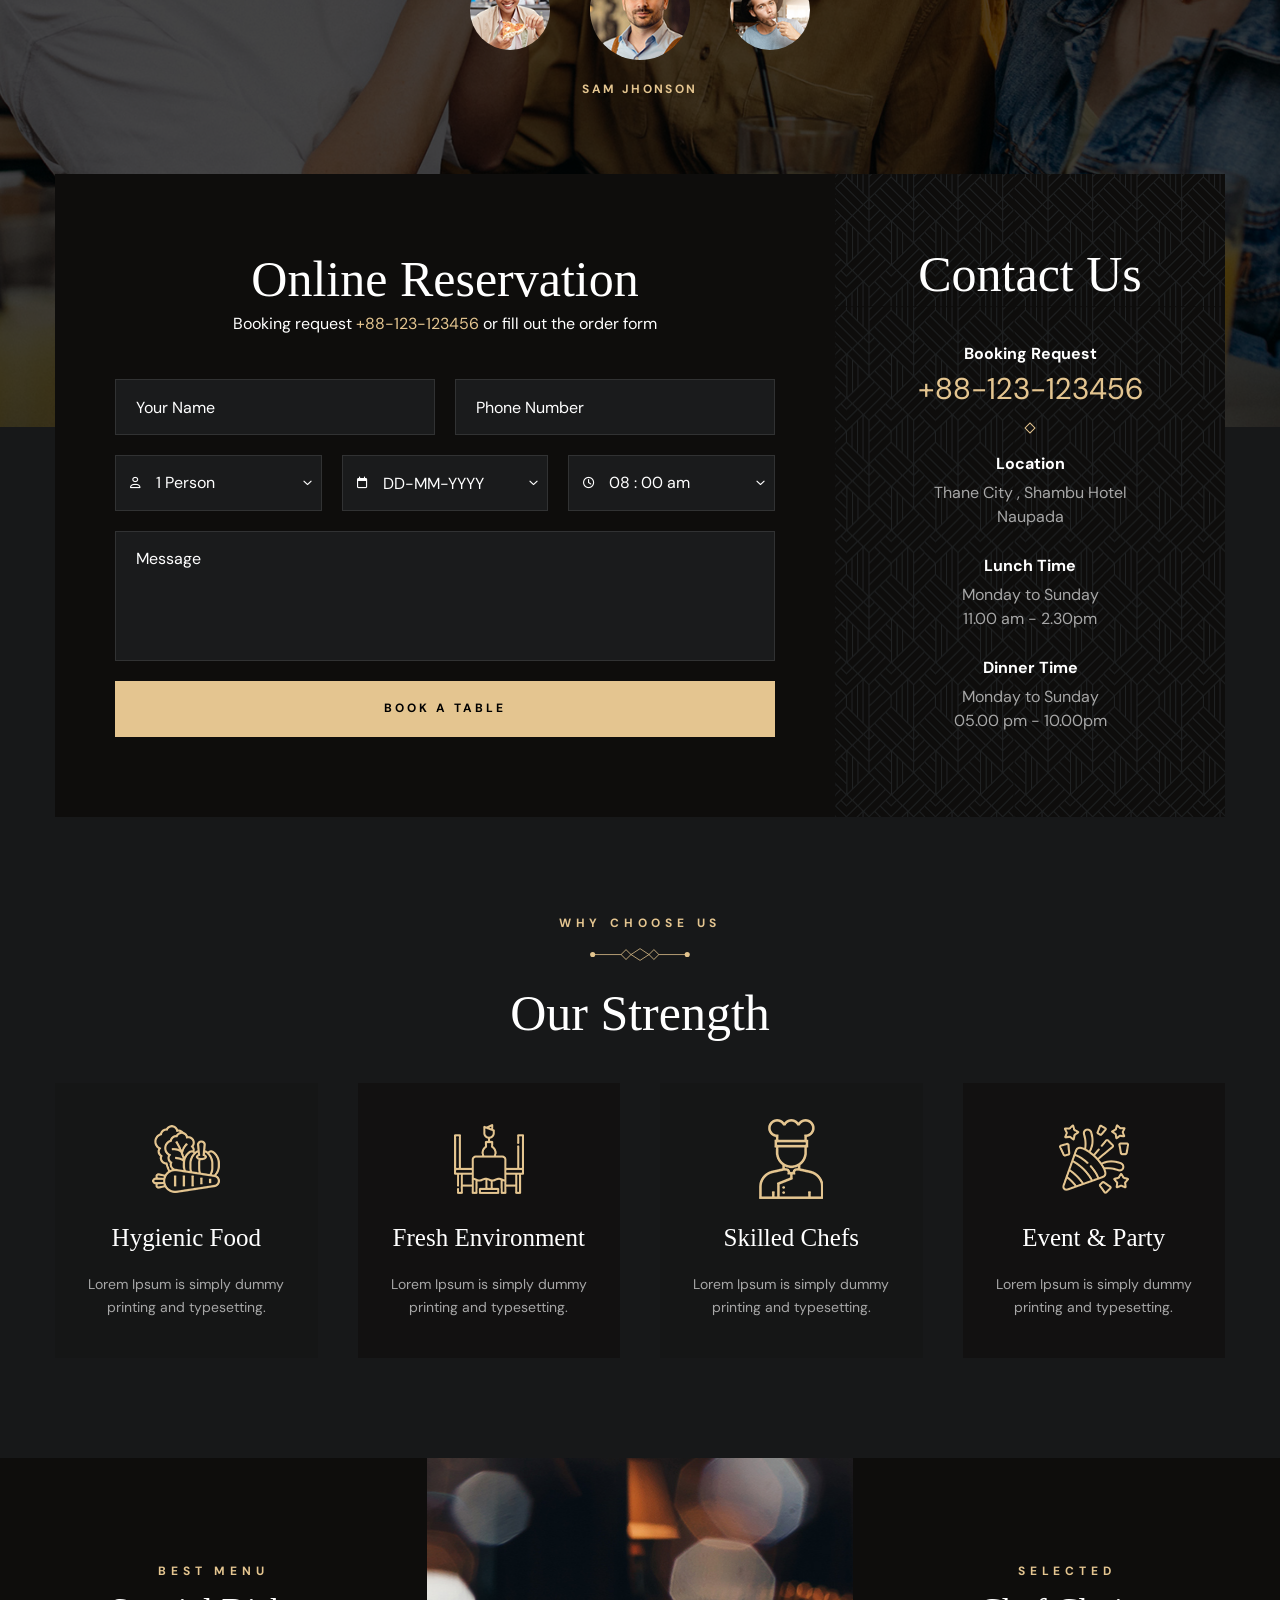
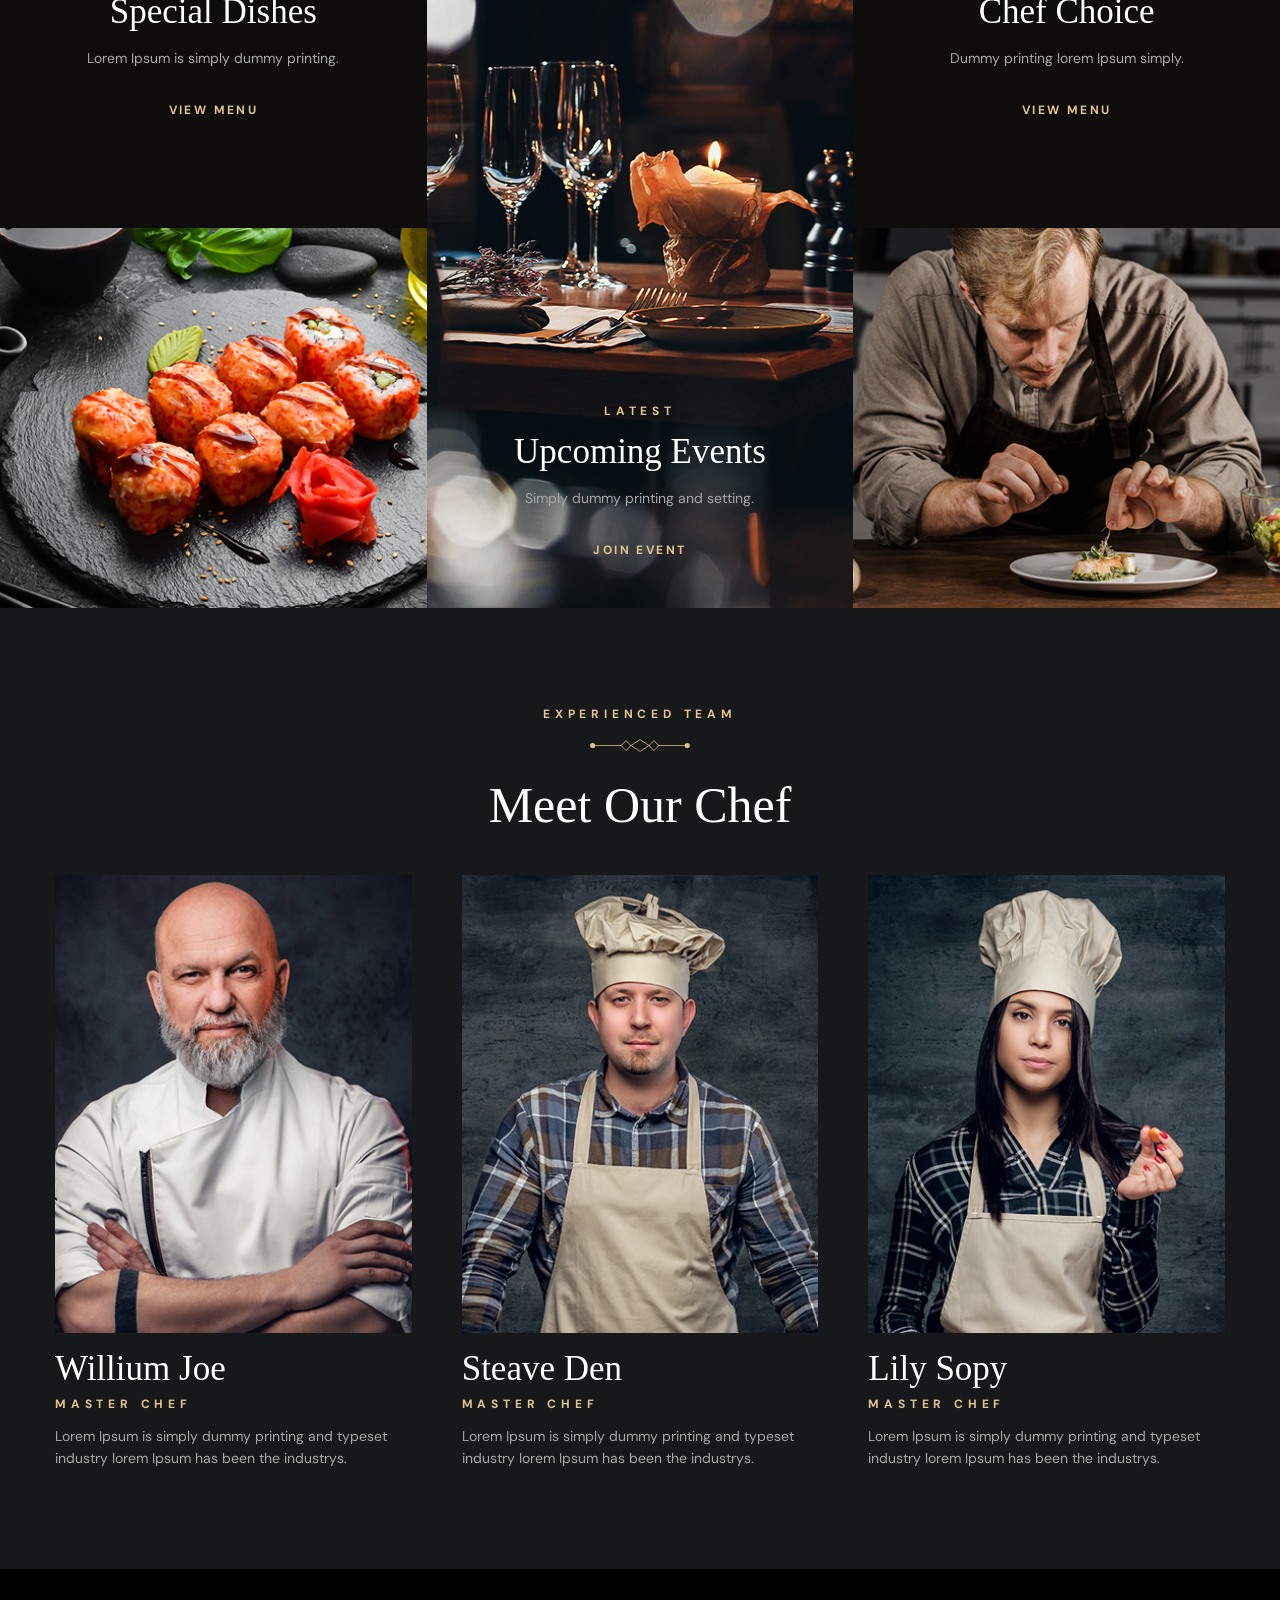
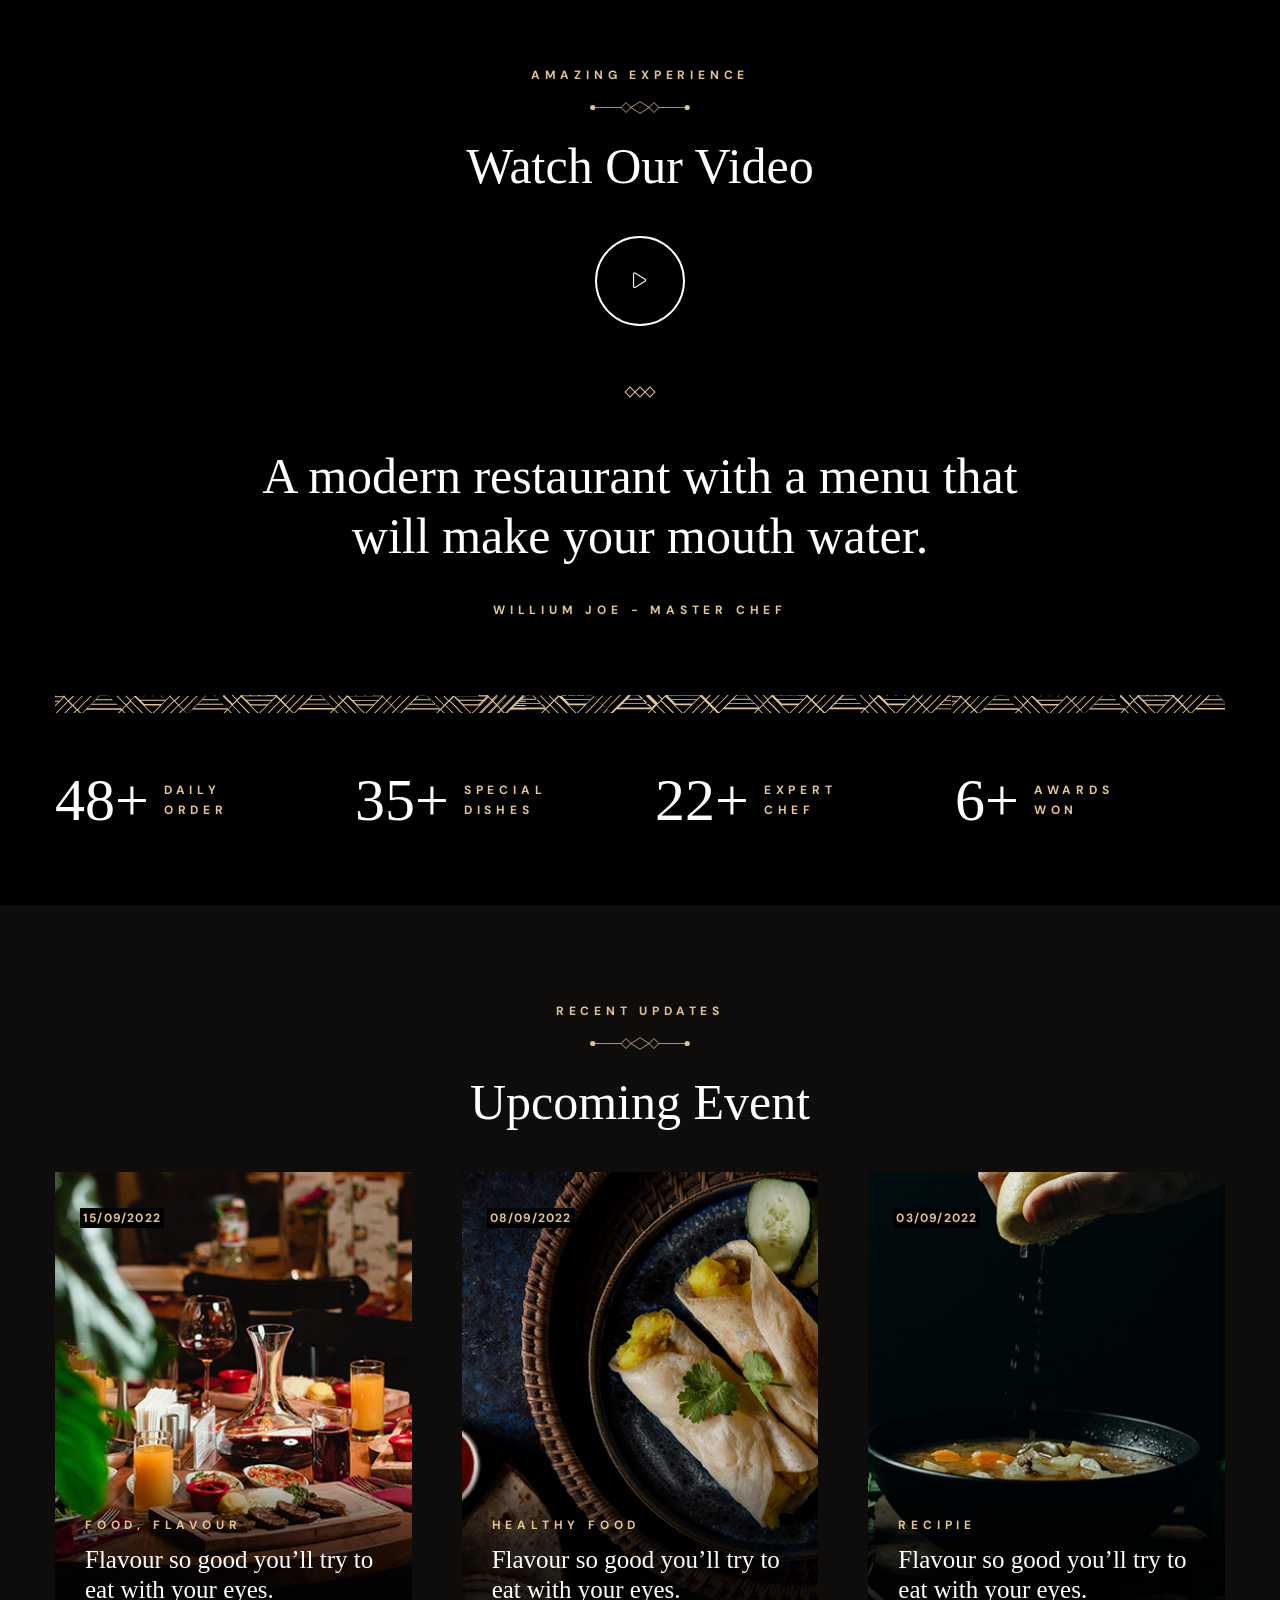
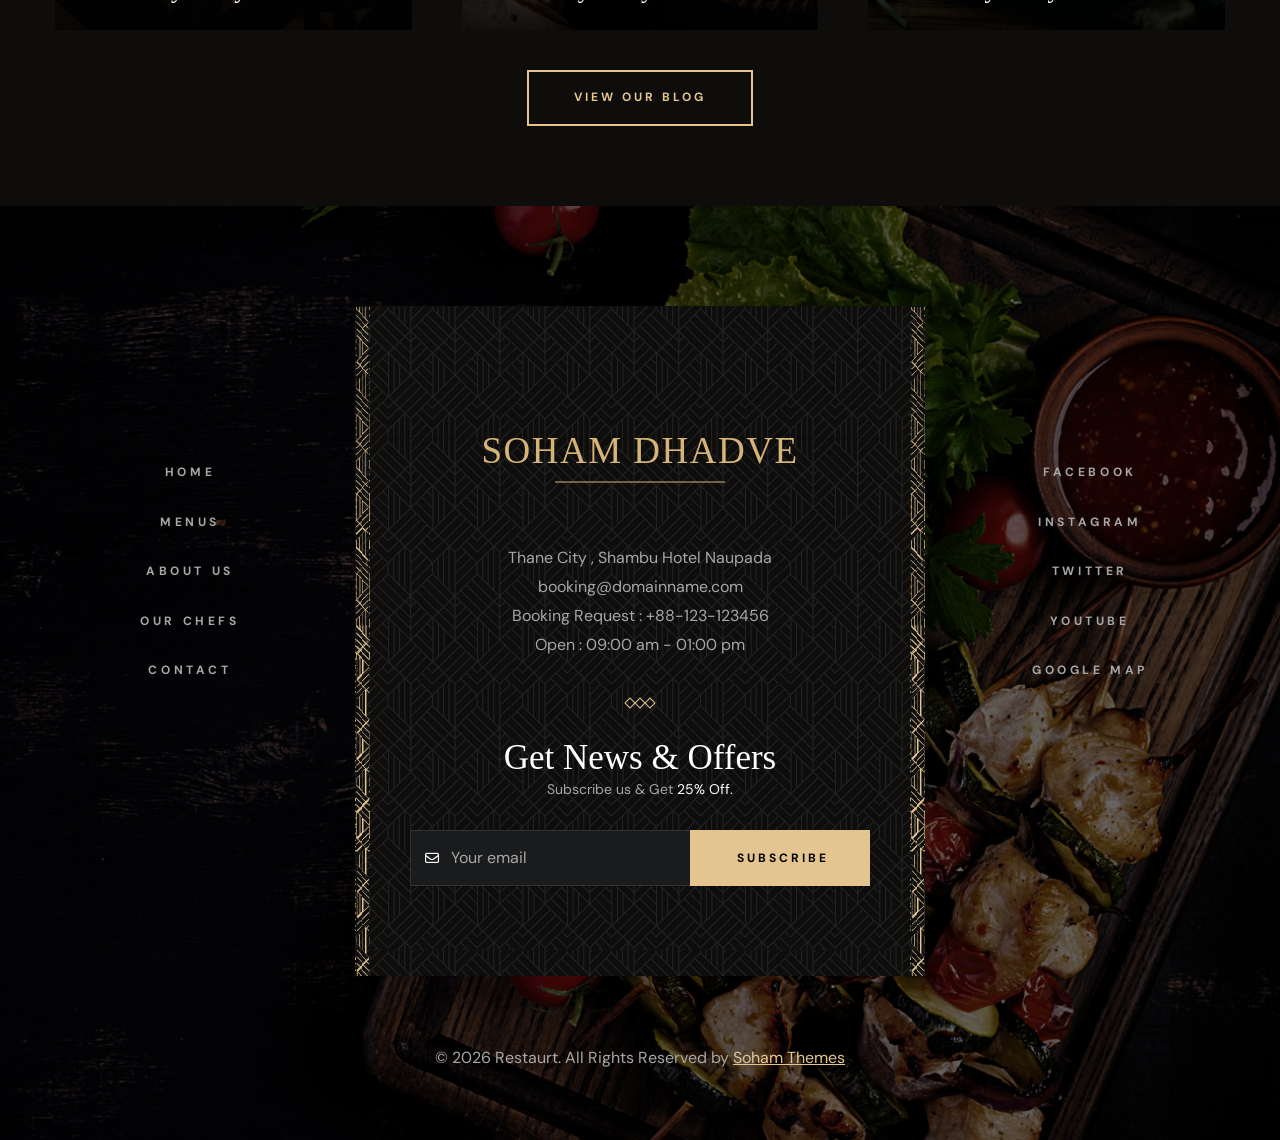
==== commit 49b7ef37: "Title Update V.2" ====
--- a/index.html
+++ b/index.html
@@ -3,7 +3,7 @@
 
 <head>
     <meta charset="utf-8">
-    <title>Soham Raul | Restaurant & Dining Website Made by Soham Dhadve</title>
+    <title>Soham Dhadve | Restaurant & Dining Website Made by Soham Dhadve</title>
     <!-- Stylesheets -->
     <link href="css/bootstrap.css" rel="stylesheet">
     <link href="css/style.css" rel="stylesheet">
